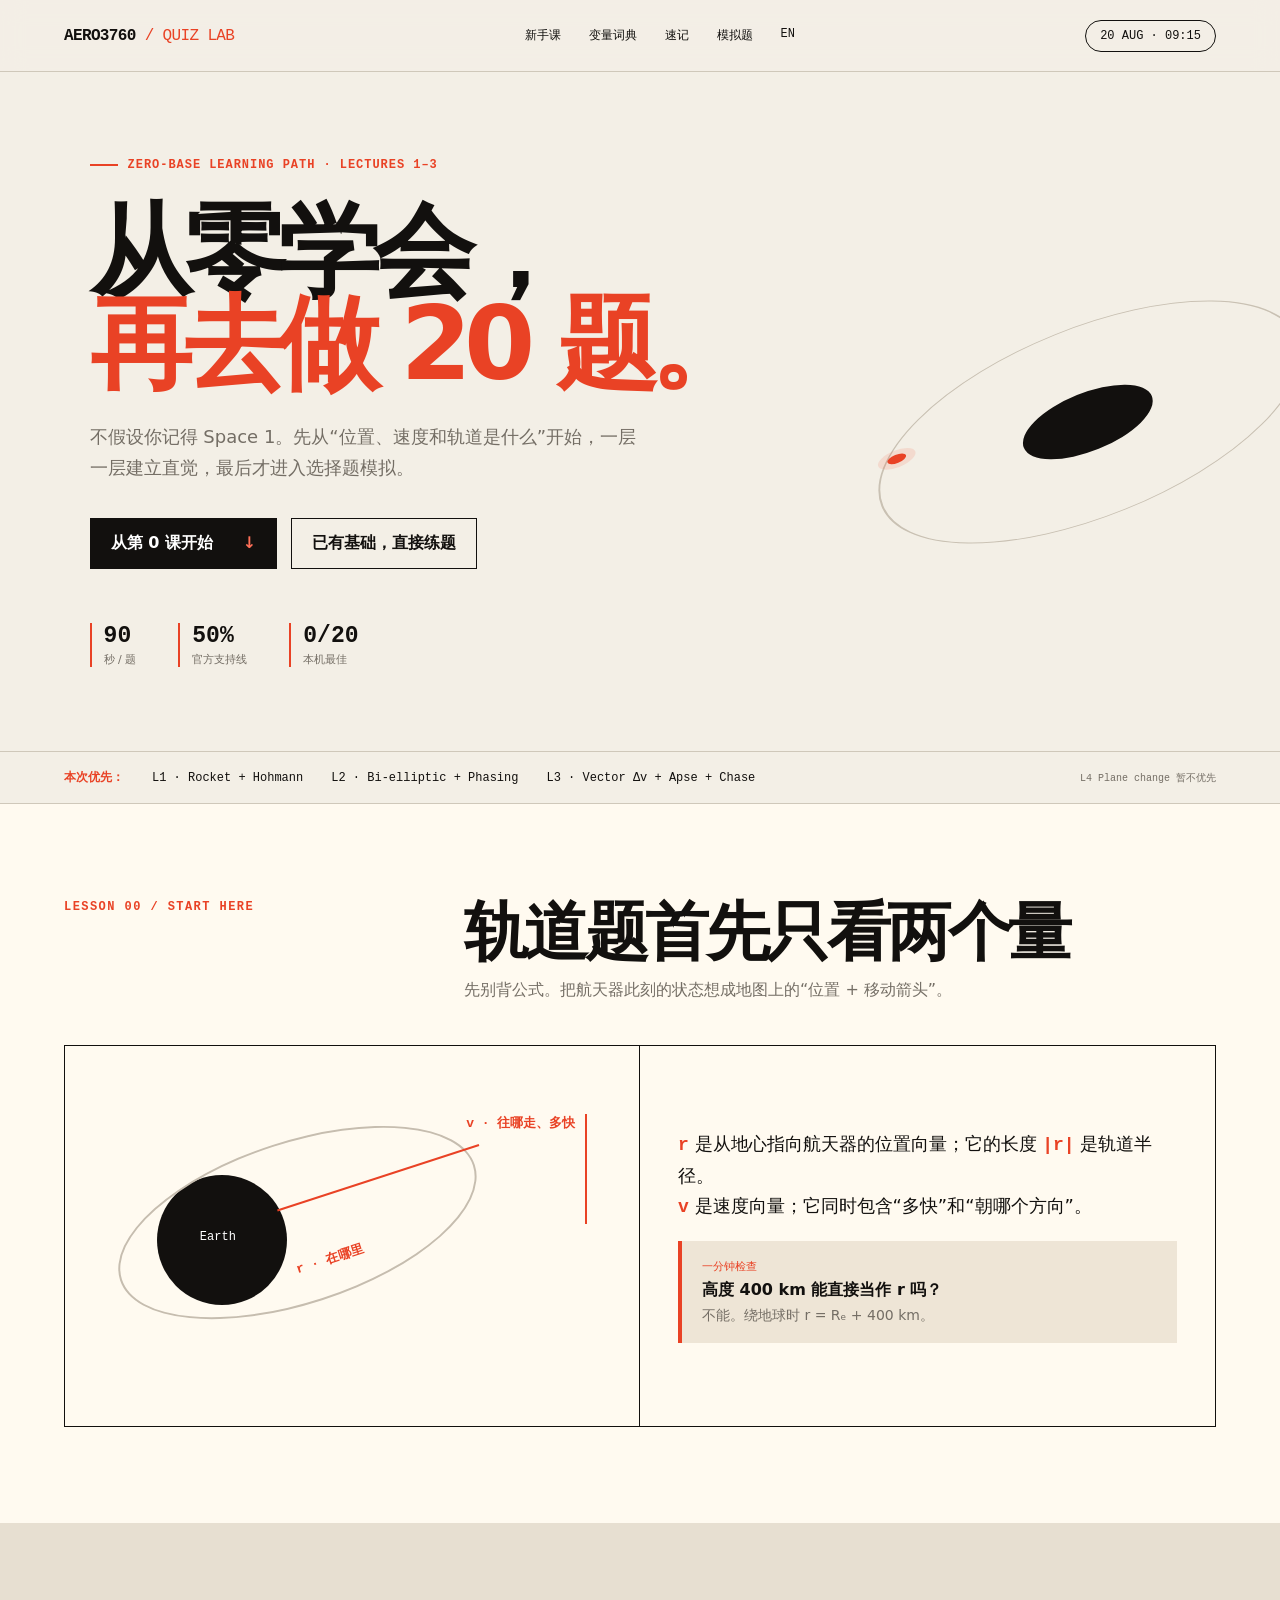
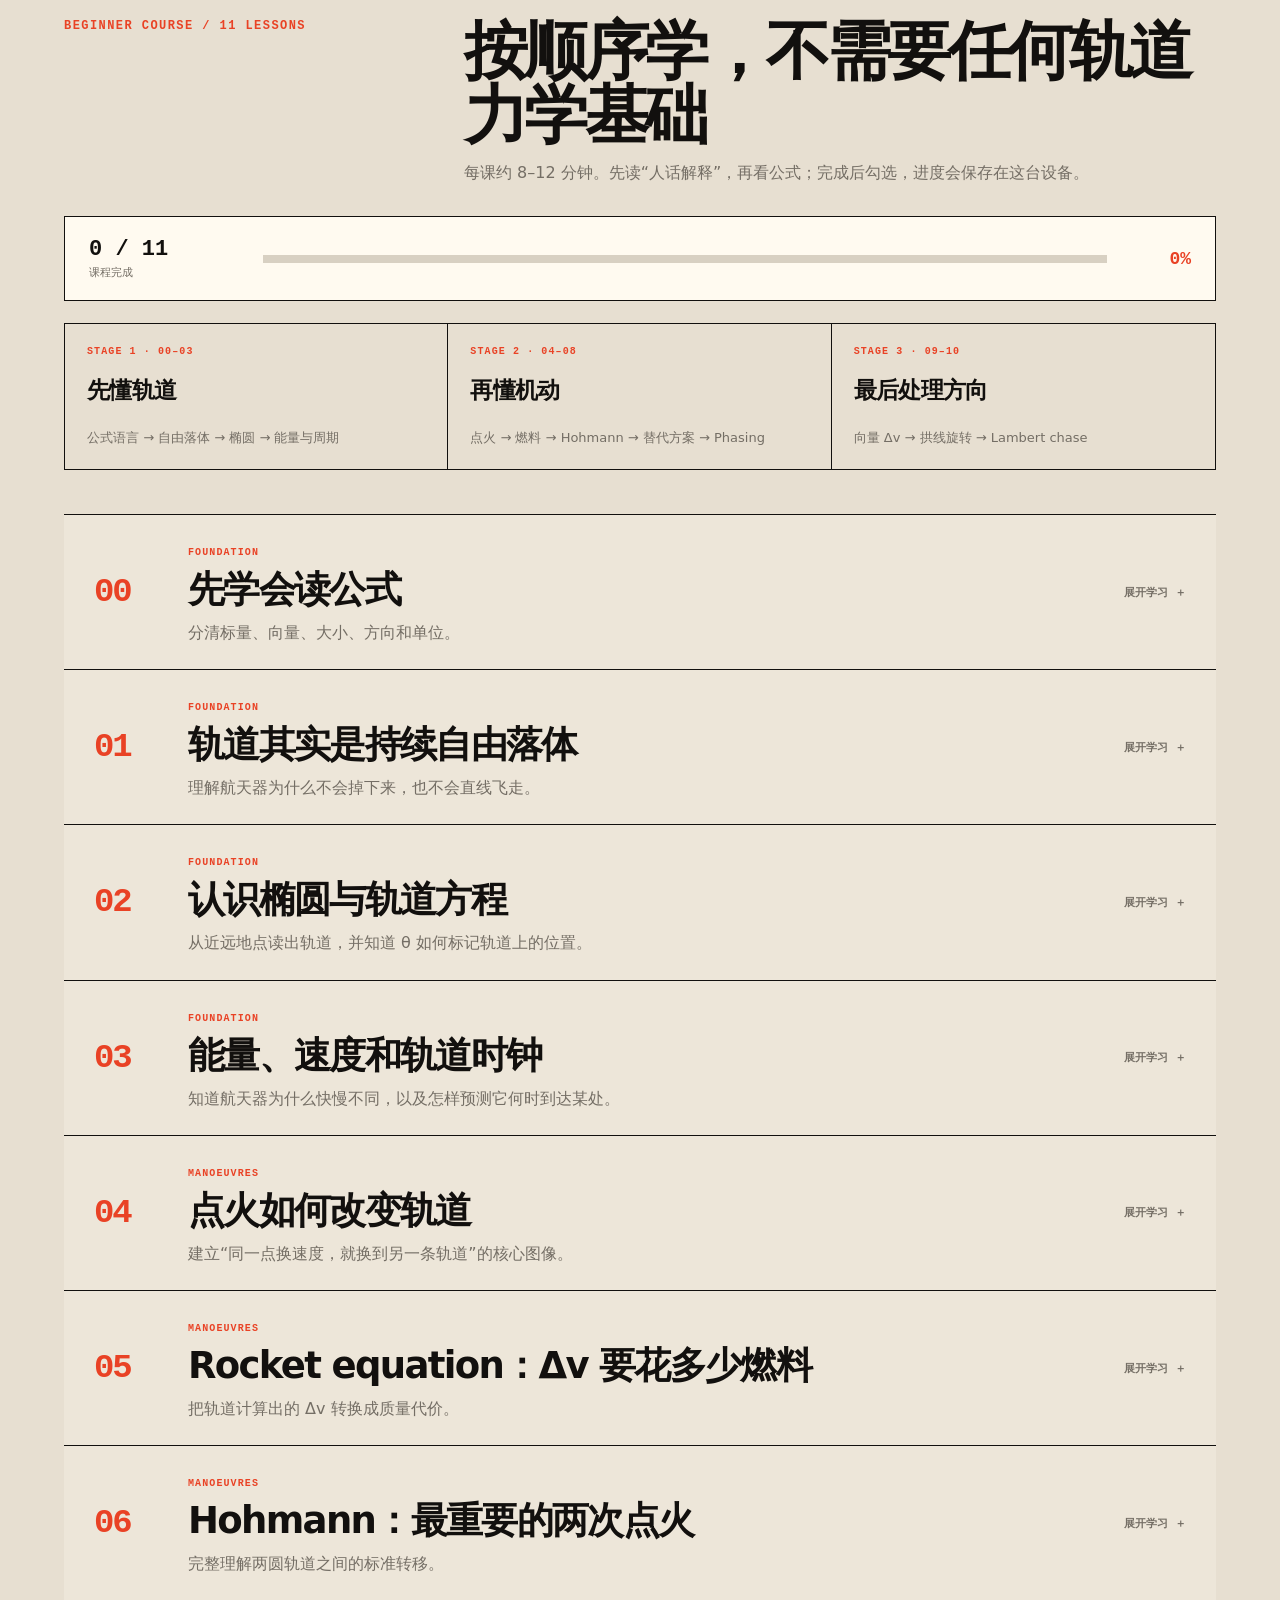
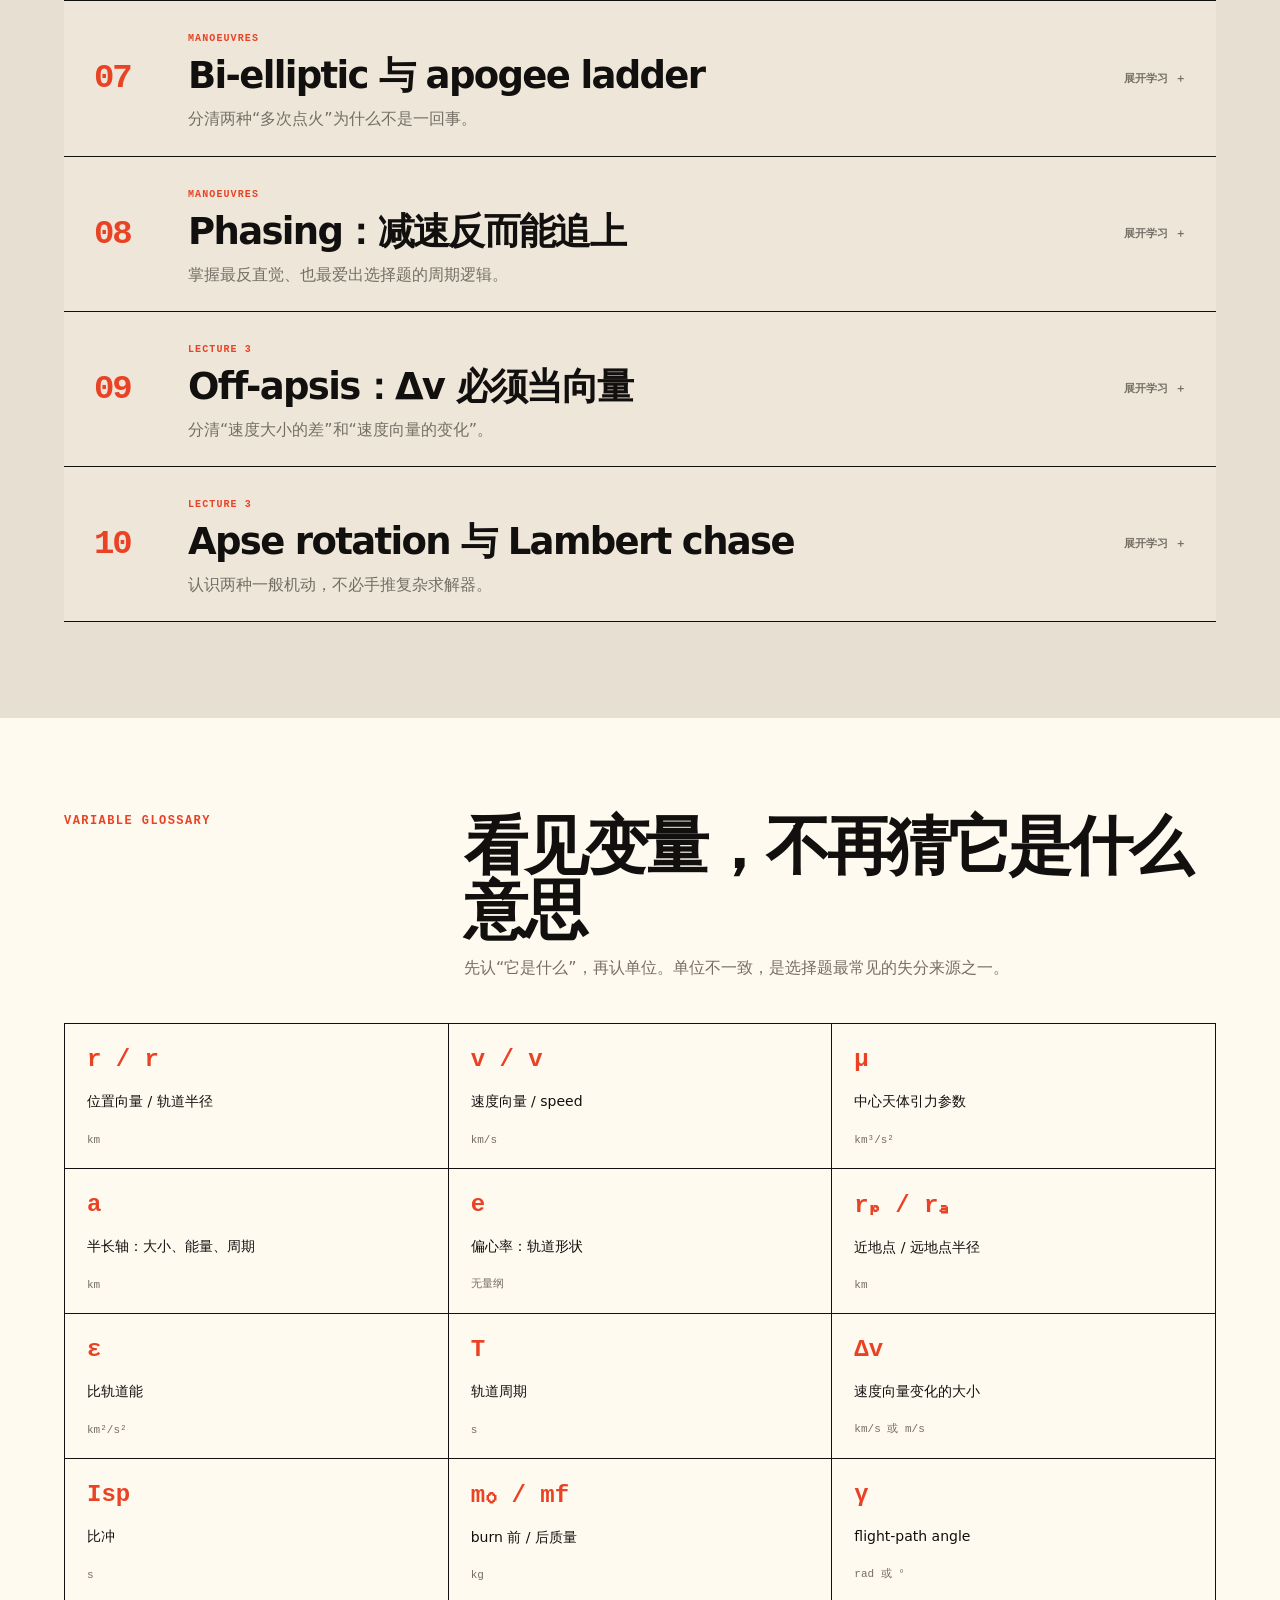
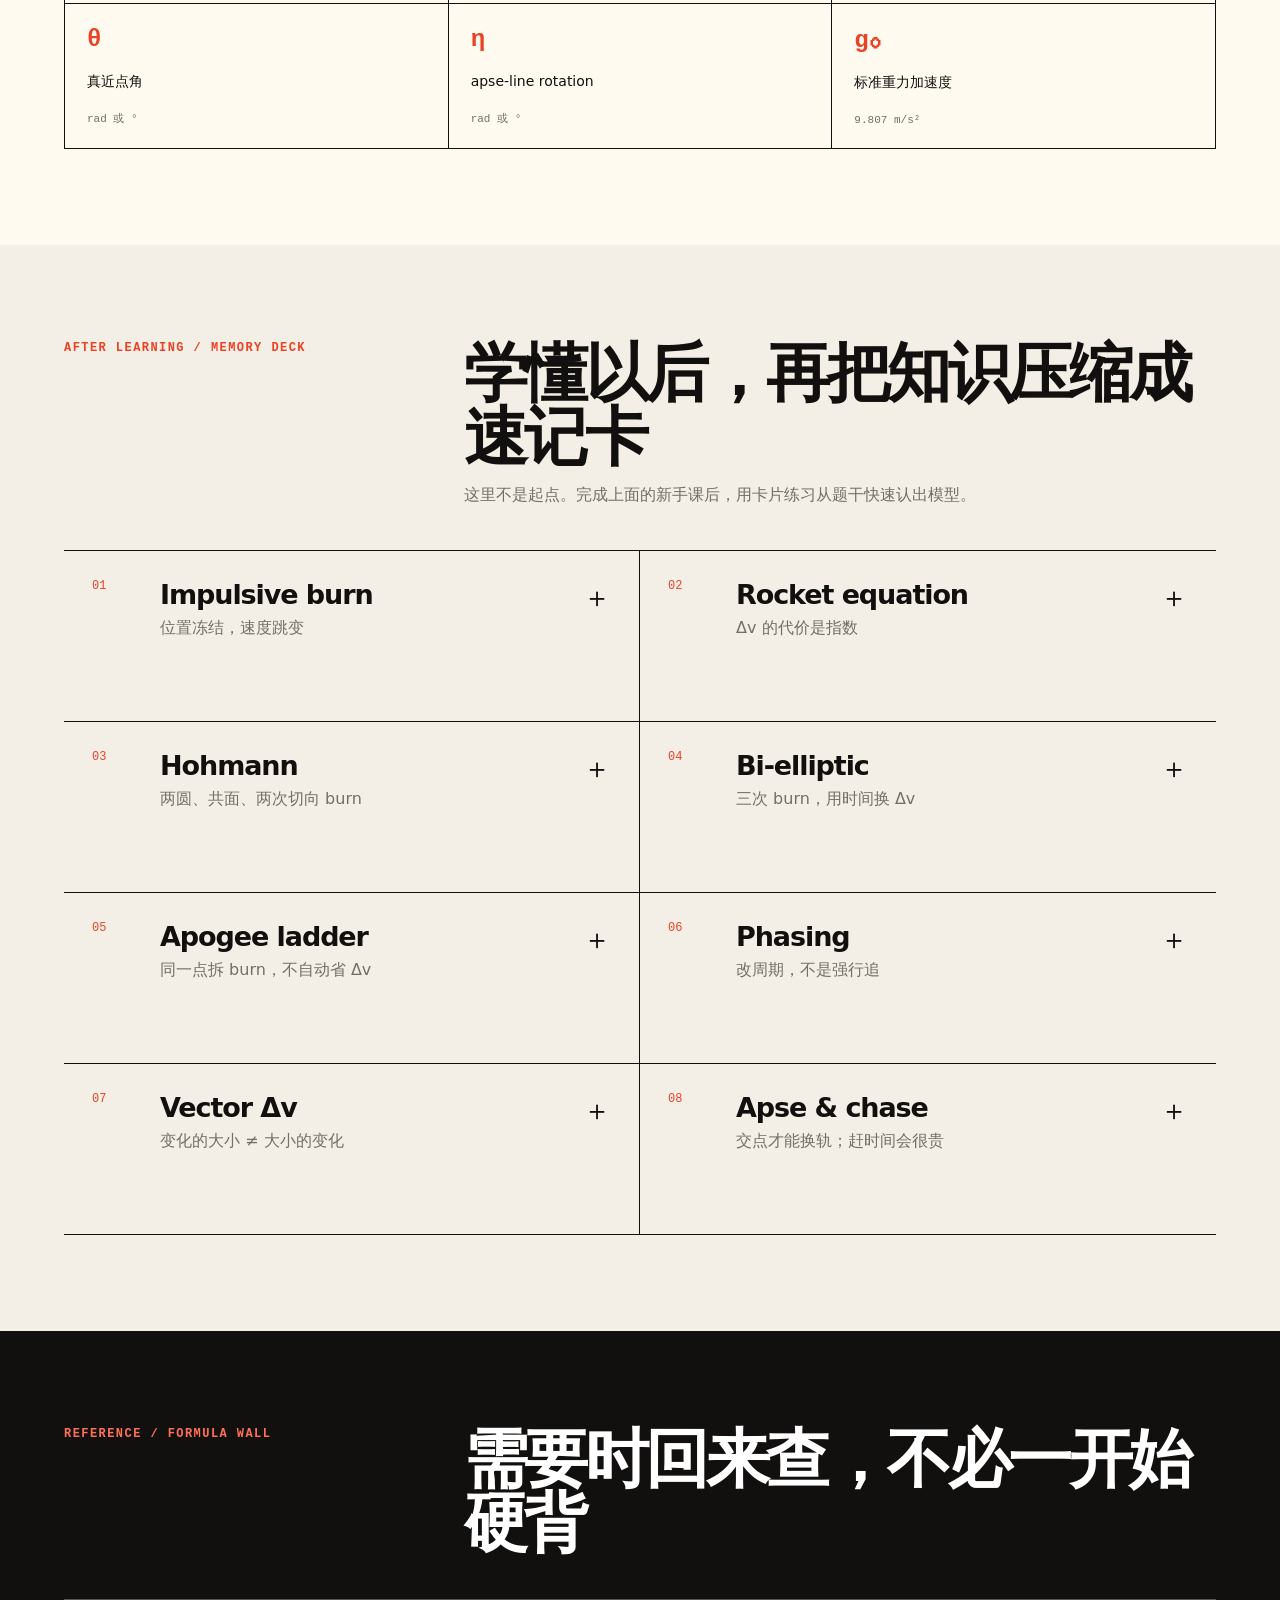
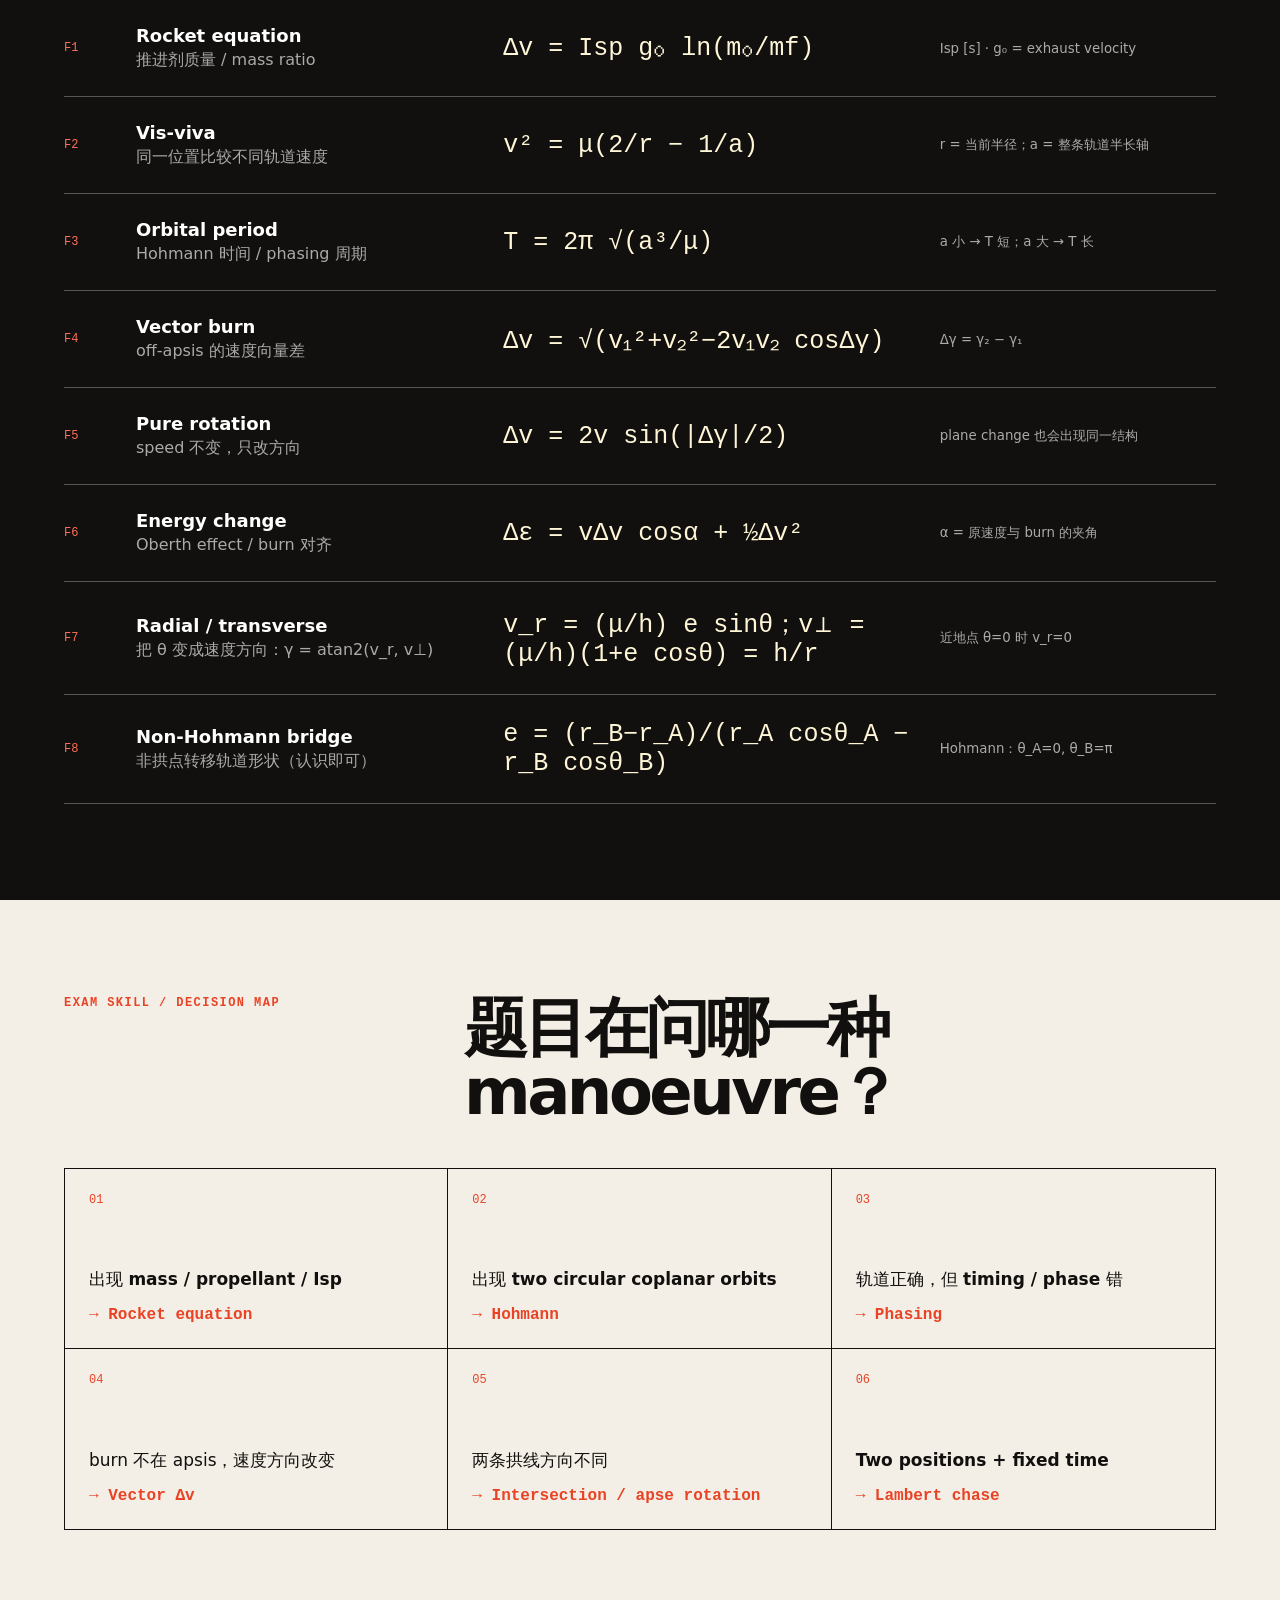
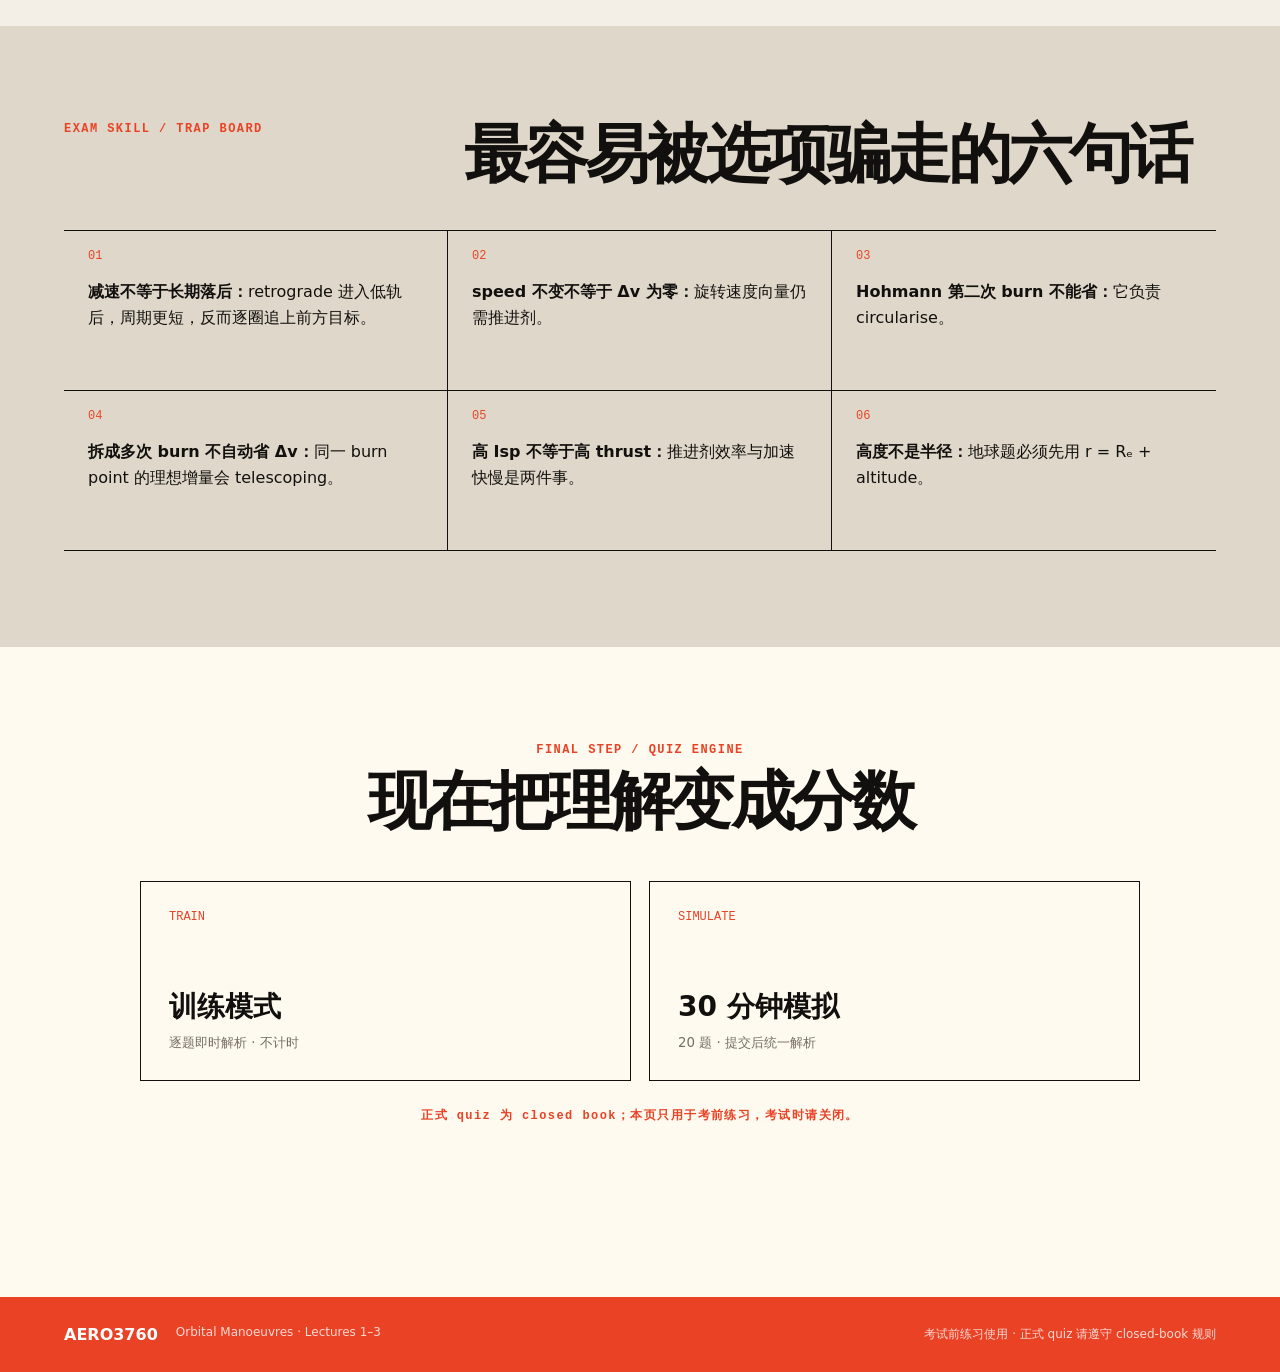
==== docs/index.html @ f38fe9a2 "Add static GitHub Pages version with CN and EN quiz" ====
﻿<!doctype html><html lang="zh-CN"><head><meta charset="utf-8"><meta name="viewport" content="width=device-width, initial-scale=1"><title>AERO3760 Quiz Lab · 从零学习</title><meta name="description" content="AERO3760 Space Engineering 2 Lectures 1–3 从零学习与20题模拟。"><style>*,*::before,*::after{box-sizing:border-box}html,body,h1,h2,h3,h4,p,ol,ul,li,figure{margin:0;padding:0}ol,ul{list-style:none}button{background:none;border:none;padding:0}
:root{--font-geist-sans:ui-sans-serif,system-ui,-apple-system,"Segoe UI",sans-serif;--font-geist-mono:ui-monospace,SFMono-Regular,Menlo,Consolas,monospace}:root{--ink:#12100e;--paper:#f3efe6;--red:#e94225;--muted:#746e65;--line:#cfc8ba;--green:#1e7047;--cream:#fffaf0}*{box-sizing:border-box}html{scroll-behavior:smooth}body{margin:0;background:var(--paper);color:var(--ink);font-family:var(--font-geist-sans),"Microsoft YaHei",sans-serif}a{color:inherit;text-decoration:none}button{font:inherit;color:inherit}.topbar{height:72px;display:flex;align-items:center;justify-content:space-between;padding:0 5vw;border-bottom:1px solid var(--line);font-family:var(--font-geist-mono),monospace;position:sticky;top:0;background:rgba(243,239,230,.94);backdrop-filter:blur(12px);z-index:20}.brand{font-weight:800;letter-spacing:-.04em}.brand span{color:var(--red);font-weight:500}.topbar nav{display:flex;gap:28px;font-size:12px}.topbar nav a:hover{color:var(--red)}.exam-chip{border:1px solid var(--ink);border-radius:99px;padding:8px 14px;font-size:12px}.hero{min-height:680px;position:relative;overflow:hidden;padding:86px 7vw 70px;border-bottom:1px solid var(--line)}.eyebrow{color:var(--red);font-family:var(--font-geist-mono),monospace;font-size:12px;font-weight:700;letter-spacing:.08em;display:flex;gap:10px;align-items:center}.eyebrow span{width:28px;height:2px;background:var(--red)}h1{font-size:clamp(58px,8vw,122px);line-height:.9;letter-spacing:-.075em;margin:34px 0 32px;max-width:1000px}h1 em{color:var(--red);font-style:normal}.hero-copy{max-width:560px;color:var(--muted);font-size:18px;line-height:1.7}.hero-actions{display:flex;gap:14px;margin-top:34px}.primary,.secondary,.solid,.ghost{padding:14px 20px;border:1px solid var(--ink);font-weight:700;cursor:pointer;background:transparent}.primary,.solid{background:var(--ink);color:white}.primary span{margin-left:24px;color:#ff7058}.primary:hover,.solid:hover{background:var(--red);border-color:var(--red)}.secondary:hover,.ghost:hover{background:#e6dfd2}.hero-stats{display:flex;gap:42px;margin-top:54px}.hero-stats div{display:flex;flex-direction:column;border-left:2px solid var(--red);padding-left:12px}.hero-stats b{font:800 23px var(--font-geist-mono),monospace}.hero-stats span{font-size:11px;color:var(--muted);margin-top:3px}.orbit-mark{position:absolute;width:450px;height:450px;border:2px solid #c9c1b3;border-radius:50%;right:-35px;top:125px;transform:rotate(-22deg) scaleY(.42)}.orbit-mark i{position:absolute;width:20px;height:20px;border-radius:50%;background:var(--red);left:20px;top:122px;box-shadow:0 0 0 10px rgba(233,66,37,.12)}.orbit-mark b{position:absolute;width:138px;height:138px;border-radius:50%;background:var(--ink);left:152px;top:152px}.scope-strip{display:flex;gap:28px;align-items:center;padding:17px 5vw;border-bottom:1px solid var(--line);font:12px var(--font-geist-mono),monospace;overflow:auto;white-space:nowrap}.scope-strip strong{color:var(--red)}.scope-strip small{margin-left:auto;color:var(--muted)}.section{padding:96px 5vw}.section-heading{display:grid;grid-template-columns:1fr 2fr;column-gap:24px;margin-bottom:44px}.section-heading>p,.quiz-launch>p,.result>p{color:var(--red);font:700 12px var(--font-geist-mono),monospace;letter-spacing:.12em}.section-heading h2,.quiz-launch h2{font-size:clamp(36px,5vw,68px);line-height:1;letter-spacing:-.055em;margin:0}.section-heading>span{grid-column:2;color:var(--muted);margin-top:16px}.memory-grid{display:grid;grid-template-columns:1fr 1fr;border-top:1px solid var(--ink)}.memory-card{border-bottom:1px solid var(--ink)}.memory-card:nth-child(odd){border-right:1px solid var(--ink)}.memory-card summary{list-style:none;min-height:170px;padding:28px;display:grid;grid-template-columns:50px 1fr auto;gap:18px;cursor:pointer}.memory-card summary::-webkit-details-marker{display:none}.memory-card summary>span{font:12px var(--font-geist-mono),monospace;color:var(--red)}.memory-card h3{font-size:27px;letter-spacing:-.04em;margin:0 0 8px}.memory-card summary p{margin:0;color:var(--muted)}.memory-card summary>b{font-size:28px;font-weight:400;transition:.2s}.memory-card[open] summary>b{transform:rotate(45deg);color:var(--red)}.memory-card[open]{background:var(--cream)}.memory-body{padding:0 28px 30px 96px;line-height:1.65}.memory-body p{margin-top:0}.memory-body strong{display:block;color:var(--red);font-size:13px;border-left:2px solid var(--red);padding-left:12px}.formula{background:var(--ink);color:white}.section-heading.light>p{color:#ff7058}.formula-list{border-top:1px solid #555}.formula-row{display:grid;grid-template-columns:50px 1fr minmax(300px,1.2fr) minmax(200px,.8fr);gap:22px;align-items:center;padding:25px 0;border-bottom:1px solid #555}.formula-row>span{color:#ff7058;font:12px var(--font-geist-mono),monospace}.formula-row h3{margin:0 0 4px;font-size:18px}.formula-row p,.formula-row small{margin:0;color:#aaa}.formula-row code{font:500 clamp(17px,2vw,25px) var(--font-geist-mono),monospace;color:#fff6d8}.decision-grid{display:grid;grid-template-columns:repeat(3,1fr);border:1px solid var(--ink)}.decision-grid>div{min-height:180px;padding:24px;border-right:1px solid var(--ink);border-bottom:1px solid var(--ink);display:flex;flex-direction:column}.decision-grid>div:nth-child(3n){border-right:0}.decision-grid>div:nth-child(n+4){border-bottom:0}.decision-grid span{color:var(--red);font:12px var(--font-geist-mono),monospace}.decision-grid p{font-size:17px;line-height:1.55;margin:auto 0 14px}.decision-grid strong{color:var(--red);font-family:var(--font-geist-mono),monospace}.traps{background:#dfd8ca}.traps ol{counter-reset:trap;display:grid;grid-template-columns:repeat(3,1fr);padding:0;margin:0;border-top:1px solid var(--ink);list-style:none}.traps li{counter-increment:trap;min-height:160px;padding:48px 24px 24px;border-right:1px solid var(--ink);border-bottom:1px solid var(--ink);line-height:1.6;position:relative}.traps li:nth-child(3n){border-right:0}.traps li:before{content:"0" counter(trap);position:absolute;top:18px;left:24px;color:var(--red);font:12px var(--font-geist-mono),monospace}.quiz{background:var(--cream);min-height:650px}.quiz-launch{max-width:1000px;margin:auto;text-align:center}.quiz-launch h2{margin:12px 0 48px}.mode-grid{display:grid;grid-template-columns:1fr 1fr;gap:18px}.mode-grid button{text-align:left;border:1px solid var(--ink);background:transparent;min-height:200px;padding:28px;cursor:pointer;display:flex;flex-direction:column}.mode-grid button:hover{background:var(--ink);color:white;transform:translateY(-4px)}.mode-grid span{color:var(--red);font:12px var(--font-geist-mono),monospace}.mode-grid b{font-size:28px;margin:auto 0 8px}.mode-grid small{color:var(--muted)}.honor-note{color:var(--muted);font-size:13px;margin-top:26px}.quiz-shell,.result{max-width:980px;margin:auto}.quiz-head{display:flex;justify-content:space-between;align-items:flex-end}.quiz-head>div:first-child{display:flex;flex-direction:column}.quiz-head span{color:var(--red);font:12px var(--font-geist-mono),monospace}.quiz-head b{font:600 20px var(--font-geist-mono),monospace;margin-top:5px}.timer{font:800 30px var(--font-geist-mono),monospace}.timer.urgent{color:var(--red)}.progress{height:4px;background:#ddd3c4;margin:17px 0 50px}.progress i{display:block;height:100%;background:var(--red);transition:.25s}.question-tag{color:var(--red);font:700 11px var(--font-geist-mono),monospace;letter-spacing:.1em}.question-text{font-size:clamp(26px,4vw,45px);line-height:1.2;letter-spacing:-.045em;margin:15px 0 32px;max-width:850px}.options{display:grid;grid-template-columns:1fr 1fr;gap:10px}.options button{min-height:74px;text-align:left;border:1px solid #c6bdaf;background:white;padding:14px 18px;display:flex;align-items:center;gap:15px;cursor:pointer}.options button:hover,.options button.selected{border-color:var(--ink);box-shadow:inset 4px 0 var(--ink)}.options button.correct{border-color:var(--green);background:#e5f2e9;box-shadow:inset 4px 0 var(--green)}.options button.wrong{border-color:var(--red);background:#fde8e3;box-shadow:inset 4px 0 var(--red)}.options button>span{width:31px;height:31px;border:1px solid currentColor;border-radius:50%;display:grid;place-items:center;font:12px var(--font-geist-mono),monospace;flex:0 0 auto}.options p{margin:0}.options button>b{margin-left:auto;font-size:20px}.explanation{margin-top:14px;padding:18px 22px;border-left:4px solid}.explanation.good{background:#e5f2e9;border-color:var(--green)}.explanation.bad{background:#fde8e3;border-color:var(--red)}.explanation p{margin:7px 0}.explanation small{color:var(--red)}.quiz-controls{display:grid;grid-template-columns:1fr auto 1fr;align-items:center;margin-top:26px}.quiz-controls>span{text-align:center;color:var(--muted);font-size:12px}.quiz-controls .solid{justify-self:end}.quiz-controls .ghost{justify-self:start}.quiz-controls button:disabled{opacity:.35;cursor:not-allowed}.question-dots{display:flex;flex-wrap:wrap;gap:5px;border-top:1px solid var(--line);margin-top:30px;padding-top:20px}.question-dots button{width:34px;height:34px;border:1px solid var(--line);background:transparent;cursor:pointer;font:11px var(--font-geist-mono),monospace}.question-dots button.done{background:#ddd3c4}.question-dots button.active{border-color:var(--red);color:var(--red)}.score-line{display:grid;grid-template-columns:180px 1fr;align-items:center;gap:38px;margin:28px 0 50px}.score-ring{width:170px;height:170px;border:3px solid var(--red);border-radius:50%;display:flex;align-items:baseline;justify-content:center;padding-top:52px}.score-ring strong{font:800 58px var(--font-geist-mono),monospace}.score-ring span{font:14px var(--font-geist-mono),monospace}.score-line h2{font-size:clamp(30px,4vw,52px);letter-spacing:-.05em;margin:0 0 10px}.score-line p{color:var(--muted)}.review{border-top:1px solid var(--ink)}.review>h3{font-size:22px;margin:28px 0}.review article{display:grid;grid-template-columns:160px 1fr 1fr;gap:20px;padding:22px 0;border-top:1px solid var(--line)}.review article>span{color:var(--red);font:11px var(--font-geist-mono),monospace}.review h4{margin:0;font-size:17px}.review article p{margin:0;line-height:1.55}.review article small{grid-column:3;color:var(--muted)}.perfect{padding:30px;border:1px solid var(--green);background:#e5f2e9}.result-actions{display:flex;gap:10px;margin-top:34px;flex-wrap:wrap}footer{background:var(--red);color:white;padding:28px 5vw;display:flex;justify-content:space-between;align-items:center}footer div{display:flex;gap:18px}footer span,footer p{font-size:12px;margin:0;opacity:.8}
@media(max-width:850px){.topbar nav{display:none}.hero{min-height:650px;padding-top:68px}.orbit-mark{opacity:.2;right:-240px}.scope-strip small{display:none}.section-heading{grid-template-columns:1fr}.section-heading h2,.section-heading>span{grid-column:1}.section-heading>p{margin-bottom:16px}.formula-row{grid-template-columns:35px 1fr}.formula-row code,.formula-row small{grid-column:2}.decision-grid,.traps ol{grid-template-columns:1fr 1fr}.decision-grid>div:nth-child(3n),.traps li:nth-child(3n){border-right:1px solid var(--ink)}.decision-grid>div:nth-child(2n),.traps li:nth-child(2n){border-right:0}.decision-grid>div:nth-child(4){border-bottom:1px solid var(--ink)}.review article{grid-template-columns:120px 1fr}.review article p,.review article small{grid-column:2}}
@media(max-width:580px){.topbar{padding:0 20px}.brand span{display:none}.exam-chip{font-size:10px}.hero{padding:54px 24px;min-height:620px}.hero-actions{flex-direction:column;align-items:flex-start}.hero-stats{gap:20px}.hero-stats b{font-size:18px}.scope-strip{padding-left:24px}.section{padding:72px 24px}.memory-grid,.mode-grid,.options,.decision-grid,.traps ol{grid-template-columns:1fr}.memory-card:nth-child(odd){border-right:0}.formula-row{grid-template-columns:28px 1fr}.formula-row code{font-size:15px}.decision-grid>div,.decision-grid>div:nth-child(3n),.traps li,.traps li:nth-child(3n){border-right:0;border-bottom:1px solid var(--ink)}.decision-grid>div:last-child{border-bottom:0}.quiz-controls{grid-template-columns:1fr 1fr}.quiz-controls>span{display:none}.score-line{grid-template-columns:1fr}.score-ring{width:130px;height:130px;padding-top:40px}.score-ring strong{font-size:42px}.review article{grid-template-columns:1fr}.review article p,.review article small{grid-column:1}footer{align-items:flex-start;gap:20px;flex-direction:column}}

.start-here-preview{background:#fffaf0}.first-lesson-grid{display:grid;grid-template-columns:1fr 1fr;border:1px solid var(--ink);min-height:380px}.state-visual{position:relative;overflow:hidden;border-right:1px solid var(--ink);min-height:380px}.state-visual i{position:absolute;width:130px;height:130px;border-radius:50%;background:var(--ink);left:16%;top:34%}.state-visual>b{position:absolute;color:white;left:calc(16% + 43px);top:calc(34% + 55px);font:12px var(--font-geist-mono),monospace}.state-visual:after{content:"";position:absolute;width:65%;height:43%;border:2px solid #c6bdaf;border-radius:50%;left:8%;top:25%;transform:rotate(-18deg)}.r-arrow,.v-arrow{position:absolute;z-index:2;color:var(--red);font:700 13px var(--font-geist-mono),monospace}.r-arrow{left:38%;top:34%;padding-top:52px;border-top:2px solid var(--red);width:37%;transform:rotate(-18deg)}.v-arrow{right:9%;top:18%;height:110px;border-right:2px solid var(--red);padding-right:10px}.first-lesson-copy{padding:38px;display:flex;flex-direction:column;justify-content:center}.first-lesson-copy>p{font-size:18px;line-height:1.7}.first-lesson-copy>p strong{color:var(--red);font-family:var(--font-geist-mono),monospace}.beginner-check{margin-top:18px;border-left:4px solid var(--red);background:#eee5d6;padding:18px 20px;display:flex;flex-direction:column;gap:6px}.beginner-check small{color:var(--red);font:11px var(--font-geist-mono),monospace}.beginner-check span{color:var(--muted);font-size:14px}
@media(max-width:580px){.first-lesson-grid{grid-template-columns:1fr}.state-visual{border-right:0;border-bottom:1px solid var(--ink);min-height:300px}}

.course{background:#e7dfd1}.course-heading{margin-bottom:32px}.learning-progress{display:grid;grid-template-columns:150px 1fr 60px;gap:24px;align-items:center;border:1px solid var(--ink);background:var(--cream);padding:20px 24px;margin-bottom:22px}.learning-progress>div:first-child{display:flex;flex-direction:column}.learning-progress strong{font:800 22px var(--font-geist-mono),monospace}.learning-progress span{font-size:11px;color:var(--muted);margin-top:3px}.learning-progress-track{height:8px;background:#d8d0c2;overflow:hidden}.learning-progress-track i{display:block;height:100%;background:var(--red);transition:width .35s ease}.learning-progress>b{text-align:right;color:var(--red);font:800 18px var(--font-geist-mono),monospace}.roadmap{display:grid;grid-template-columns:repeat(3,1fr);border:1px solid var(--ink);margin-bottom:44px}.roadmap article{min-height:145px;padding:22px;border-right:1px solid var(--ink);display:flex;flex-direction:column}.roadmap article:last-child{border-right:0}.roadmap span,.plain-language>span,.lesson-formulas>span,.lesson-terms>span,.worked-example>span{color:var(--red);font:700 10px var(--font-geist-mono),monospace;letter-spacing:.11em;text-transform:uppercase}.roadmap b{font-size:23px;margin:18px 0 6px;letter-spacing:-.03em}.roadmap p{font-size:13px;line-height:1.5;color:var(--muted);margin:auto 0 0}.lesson-stack{border-top:1px solid var(--ink)}.lesson-module{border-bottom:1px solid var(--ink);background:rgba(255,250,240,.25);transition:background .2s}.lesson-module[open]{background:var(--cream)}.lesson-module.complete{box-shadow:inset 4px 0 var(--green)}.lesson-module>summary{list-style:none;display:grid;grid-template-columns:72px 1fr auto;gap:22px;align-items:center;min-height:146px;padding:25px 30px;cursor:pointer}.lesson-module>summary::-webkit-details-marker{display:none}.lesson-number{color:var(--red);font:800 34px var(--font-geist-mono),monospace;letter-spacing:-.06em}.lesson-module summary small{color:var(--red);font:700 10px var(--font-geist-mono),monospace;letter-spacing:.11em}.lesson-module summary h3{font-size:clamp(24px,3vw,37px);letter-spacing:-.045em;margin:6px 0}.lesson-module summary p{margin:0;color:var(--muted);line-height:1.45}.lesson-status{min-width:110px;text-align:right;color:var(--muted);font:700 11px var(--font-geist-mono),monospace}.lesson-module.complete .lesson-status{color:var(--green)}.lesson-content{display:grid;grid-template-columns:1.1fr .9fr;gap:16px;padding:0 30px 36px 124px}.lesson-content>div,.lesson-formulas,.lesson-terms,.worked-example,.checkpoint{border:1px solid var(--line);background:white;padding:22px}.plain-language{grid-column:1/-1}.plain-language p{font-size:16px;line-height:1.75;margin:13px 0 0}.lesson-formulas{background:var(--ink);color:white}.lesson-formulas article{padding:16px 0;border-bottom:1px solid #4b4844}.lesson-formulas article:last-child{border-bottom:0;padding-bottom:0}.lesson-formulas code{display:block;color:#fff1c8;font:600 clamp(15px,2vw,21px) var(--font-geist-mono),monospace;overflow-wrap:anywhere}.lesson-formulas p{color:#bbb;margin:7px 0 0;font-size:13px;line-height:1.5}.lesson-terms>div{display:grid;grid-template-columns:1fr 1fr;gap:10px;margin-top:14px}.lesson-terms article{border-top:1px solid var(--line);padding-top:10px}.lesson-terms code{color:var(--red);font:700 15px var(--font-geist-mono),monospace}.lesson-terms p{font-size:12px;line-height:1.45;color:var(--muted);margin:5px 0}.worked-example{grid-column:1/-1;border-left:4px solid var(--red)!important;background:#f6e9df!important}.worked-example p{font-size:15px;line-height:1.65;margin:9px 0 0}.checkpoint{grid-column:1/-1;padding:0!important;border-color:var(--ink)!important}.checkpoint summary{cursor:pointer;list-style:none;padding:18px 22px;font-weight:700;line-height:1.5}.checkpoint summary:before{content:"?";display:inline-grid;place-items:center;width:26px;height:26px;border-radius:50%;background:var(--red);color:white;margin-right:12px;font:700 12px var(--font-geist-mono),monospace}.checkpoint summary::-webkit-details-marker{display:none}.checkpoint[open] summary{border-bottom:1px solid var(--ink)}.checkpoint p{margin:0;padding:18px 60px;line-height:1.65;background:#e7f1e9;color:var(--green);font-weight:600}.lesson-complete{grid-column:1/-1;justify-self:start;border:1px solid var(--ink);background:var(--ink);color:white;padding:13px 18px;font-weight:700;cursor:pointer}.lesson-complete:hover{background:var(--red);border-color:var(--red)}.lesson-complete.done{background:var(--green);border-color:var(--green)}.glossary{background:var(--cream)}.glossary-grid{display:grid;grid-template-columns:repeat(3,1fr);border-top:1px solid var(--ink);border-left:1px solid var(--ink)}.glossary-grid article{min-height:145px;padding:22px;border-right:1px solid var(--ink);border-bottom:1px solid var(--ink);display:flex;flex-direction:column}.glossary-grid code{color:var(--red);font:800 24px var(--font-geist-mono),monospace}.glossary-grid p{font-size:14px;line-height:1.5;margin:18px 0 10px}.glossary-grid span{margin-top:auto;color:var(--muted);font:11px var(--font-geist-mono),monospace}
@media(max-width:850px){.roadmap{grid-template-columns:1fr}.roadmap article{min-height:115px;border-right:0;border-bottom:1px solid var(--ink)}.roadmap article:last-child{border-bottom:0}.lesson-content{padding-left:30px}.glossary-grid{grid-template-columns:1fr 1fr}}
@media(max-width:580px){.learning-progress{grid-template-columns:1fr auto;gap:13px}.learning-progress-track{grid-column:1/-1;grid-row:2}.learning-progress>b{grid-column:2;grid-row:1}.lesson-module>summary{grid-template-columns:48px 1fr;padding:22px 14px;gap:12px}.lesson-number{font-size:25px}.lesson-status{grid-column:2;text-align:left;margin-top:7px}.lesson-content{grid-template-columns:1fr;padding:0 14px 28px 62px}.lesson-content>*{grid-column:1!important}.lesson-terms>div{grid-template-columns:1fr}.checkpoint p{padding:17px 22px}.glossary-grid{grid-template-columns:1fr}.glossary-grid article{min-height:120px}}

.lesson-content .lesson-formulas{background:var(--ink)!important;color:white}</style></head><body><main><header class="topbar"><a class="brand" href="#top">AERO3760 <span>/ QUIZ LAB</span></a><nav aria-label="页面导航"><a href="#learn">新手课</a><a href="#glossary">变量词典</a><a href="#memory">速记</a><a href="#quiz">模拟题</a><a href="en.html">EN</a></nav><div class="exam-chip">20 AUG · 09:15</div></header><section class="hero" id="top"><div class="eyebrow"><span></span> ZERO-BASE LEARNING PATH · LECTURES 1–3</div><h1>从零学会，<br/><em>再去做 20 题。</em></h1><p class="hero-copy">不假设你记得 Space 1。先从“位置、速度和轨道是什么”开始，一层一层建立直觉，最后才进入选择题模拟。</p><div class="hero-actions"><a class="primary" href="#start-here">从第 0 课开始 <span>↓</span></a><a class="secondary" href="#quiz">已有基础，直接练题</a></div><div class="hero-stats"><div><b>90</b><span>秒 / 题</span></div><div><b>50%</b><span>官方支持线</span></div><div><b>0<!-- -->/20</b><span>本机最佳</span></div></div><div class="orbit-mark" aria-hidden="true"><i></i><b></b></div></section><section class="scope-strip"><strong>本次优先：</strong><span>L1 · Rocket + Hohmann</span><span>L2 · Bi-elliptic + Phasing</span><span>L3 · Vector Δv + Apse + Chase</span><small>L4 Plane change 暂不优先</small></section><section class="start-here-preview section" id="start-here"><div class="section-heading"><p>LESSON 00 / START HERE</p><h2>轨道题首先只看两个量</h2><span>先别背公式。把航天器此刻的状态想成地图上的“位置 + 移动箭头”。</span></div><div class="first-lesson-grid"><div class="state-visual" aria-label="位置向量和速度向量示意"><i></i><b>Earth</b><span class="r-arrow">r · 在哪里</span><span class="v-arrow">v · 往哪走、多快</span></div><div class="first-lesson-copy"><p><strong>r</strong> 是从地心指向航天器的位置向量；它的长度 <strong>|r|</strong> 是轨道半径。</p><p><strong>v</strong> 是速度向量；它同时包含“多快”和“朝哪个方向”。</p><div class="beginner-check"><small>一分钟检查</small><b>高度 400 km 能直接当作 r 吗？</b><span>不能。绕地球时 r = Rₑ + 400 km。</span></div></div></div></section><section class="course section" id="learn"><div class="section-heading course-heading"><p>BEGINNER COURSE / 11 LESSONS</p><h2>按顺序学，不需要任何轨道力学基础</h2><span>每课约 8–12 分钟。先读“人话解释”，再看公式；完成后勾选，进度会保存在这台设备。</span></div><div class="learning-progress" aria-label="已完成 0 / 11 课"><div><strong>0<!-- --> / <!-- -->11</strong><span>课程完成</span></div><div class="learning-progress-track"><i style="width:0%"></i></div><b>0<!-- -->%</b></div><div class="roadmap" aria-label="学习路线"><article><span>STAGE 1 · 00–03</span><b>先懂轨道</b><p>公式语言 → 自由落体 → 椭圆 → 能量与周期</p></article><article><span>STAGE 2 · 04–08</span><b>再懂机动</b><p>点火 → 燃料 → Hohmann → 替代方案 → Phasing</p></article><article><span>STAGE 3 · 09–10</span><b>最后处理方向</b><p>向量 Δv → 拱线旋转 → Lambert chase</p></article></div><div class="lesson-stack"><details class="lesson-module "><summary><span class="lesson-number">00</span><div><small>FOUNDATION</small><h3>先学会读公式</h3><p>分清标量、向量、大小、方向和单位。</p></div><b class="lesson-status">展开学习 ＋</b></summary><div class="lesson-content"><div class="plain-language"><span>先用人话理解</span><p>普通字母 r、v 表示只有大小的数；粗体 𝐫、𝐯 表示同时带方向的向量。</p><p>向量的长度写作 ‖𝐫‖。位置向量 𝐫 的长度就是轨道半径 r；速度向量 𝐯 的长度就是 speed v。</p><p>箭头上一个点表示对时间求导：𝐫̇ = 𝐯；两个点表示加速度：𝐫̈。</p></div><div class="lesson-formulas"><span>本课核心公式</span><article><code>r = ‖𝐫‖ = √(x²+y²+z²)</code><p>把三维位置向量变成距离；x、y、z 是三个直角坐标分量。</p></article><article><code>v = ‖𝐯‖</code><p>向量 𝐯 包含大小与方向；标量 v 只有大小。</p></article><article><code>r = Rₑ + altitude</code><p>绕地球时，半径必须从地心量起。</p></article></div><div class="lesson-terms"><span>变量与关键词</span><div><article><code>𝐫</code><p>位置向量：从中心天体指向航天器</p></article><article><code>r</code><p>位置向量 𝐫 的大小，即轨道半径</p></article><article><code>𝐯</code><p>速度向量：多快 + 往哪走</p></article><article><code>v</code><p>速度向量 𝐯 的大小，也叫 speed</p></article><article><code>x, y, z</code><p>位置向量在三个坐标轴上的分量</p></article></div></div><div class="worked-example"><span>例子</span><p>400 km 高的近地轨道并不是 r = 400 km，而是 r ≈ 6378 + 400 = 6778 km。</p></div><details class="checkpoint"><summary>先自己回答：<!-- -->速度大小相同但方向不同，两个速度向量是否相同？</summary><p>不同。向量必须同时具有相同大小和相同方向。</p></details><button class="lesson-complete ">标记为已学会</button></div></details><details class="lesson-module "><summary><span class="lesson-number">01</span><div><small>FOUNDATION</small><h3>轨道其实是持续自由落体</h3><p>理解航天器为什么不会掉下来，也不会直线飞走。</p></div><b class="lesson-status">展开学习 ＋</b></summary><div class="lesson-content"><div class="plain-language"><span>先用人话理解</span><p>地球引力一直把航天器拉向地心；与此同时，航天器有很大的横向速度。</p><p>它不断向地球下落，但地球表面也不断在它下方弯走，于是形成轨道。</p><p>二体模型暂时只保留中心天体与航天器之间的引力，忽略阻力、第三体和地球扁率。</p></div><div class="lesson-formulas"><span>本课核心公式</span><article><code>r̈ = −(μ/r³) r</code><p>加速度方向与 r 相反，因此永远指向中心。</p></article><article><code>v_c = √(μ/r)</code><p>半径 r 处的理想圆轨道速度。</p></article></div><div class="lesson-terms"><span>变量与关键词</span><div><article><code>μ</code><p>标准引力参数；地球约 398600 km³/s²</p></article><article><code>r̈</code><p>位置的二阶时间导数，即加速度</p></article><article><code>Rₑ</code><p>地球半径，课程取约 6378 km</p></article><article><code>v_c</code><p>圆轨道速度</p></article></div></div><div class="worked-example"><span>例子</span><p>半径越大的圆轨道，v_c 越小。高轨卫星的瞬时速度比低轨卫星慢。</p></div><details class="checkpoint"><summary>先自己回答：<!-- -->轨道上的宇航员没有重力吗？</summary><p>不是。他们仍受强烈引力，只是飞船和人一起自由落体，所以表现为失重。</p></details><button class="lesson-complete ">标记为已学会</button></div></details><details class="lesson-module "><summary><span class="lesson-number">02</span><div><small>FOUNDATION</small><h3>认识椭圆与轨道方程</h3><p>从近远地点读出轨道，并知道 θ 如何标记轨道上的位置。</p></div><b class="lesson-status">展开学习 ＋</b></summary><div class="lesson-content"><div class="plain-language"><span>先用人话理解</span><p>中心天体位于椭圆的一个焦点，不在椭圆中心。近地点 periapsis 是最小半径 rₚ；远地点 apoapsis 是最大半径 rₐ。</p><p>半长轴 a 表示轨道整体大小；偏心率 e 表示轨道有多扁。圆轨道 e=0。</p><p>True anomaly θ 从 periapsis 沿运动方向量起：近地点 θ=0，远地点 θ=π。轨道方程把角位置 θ 变成半径 r。</p><p>比角动量向量 𝐡=𝐫×𝐯 垂直于轨道平面；在二体模型中保持不变。</p></div><div class="lesson-formulas"><span>本课核心公式</span><article><code>a = (rₚ+rₐ)/2</code><p>近远地点半径的平均值。</p></article><article><code>e = (rₐ−rₚ)/(rₐ+rₚ)</code><p>0 为圆；0&lt;e&lt;1 为椭圆。</p></article><article><code>rₚ=a(1−e),  rₐ=a(1+e)</code><p>已知 a、e 时反求两个 apses。</p></article><article><code>𝐡 = 𝐫 × 𝐯;  h = ‖𝐡‖</code><p>叉乘得到比角动量向量；h 的单位是 km²/s。</p></article><article><code>p = h²/μ = a(1−e²)</code><p>p 是半通径，把角动量与椭圆几何连起来。</p></article><article><code>r(θ) = p/(1+e cosθ)</code><p>Orbit equation：给定 θ，求航天器离中心多远。</p></article></div><div class="lesson-terms"><span>变量与关键词</span><div><article><code>a</code><p>半长轴：轨道大小</p></article><article><code>e</code><p>偏心率：轨道形状</p></article><article><code>rₚ / rₐ</code><p>近地点 / 远地点半径</p></article><article><code>𝐡 / h</code><p>比角动量向量 / 它的大小</p></article><article><code>p</code><p>半通径 semilatus rectum</p></article><article><code>θ</code><p>true anomaly：从近地点量起的角</p></article></div></div><div class="worked-example"><span>例子</span><p>若地球轨道高度为 400 × 1000 km，先得 rₚ=6778、rₐ=7378 km，再得 a=7078 km、e≈0.042。若要找任意 θ 的半径，再使用 orbit equation。</p></div><details class="checkpoint"><summary>先自己回答：<!-- -->θ=π 对应椭圆轨道的什么位置？</summary><p>Apoapsis（远地点）。因为 θ 从 periapsis 起算，π rad 就是转过 180°。</p></details><button class="lesson-complete ">标记为已学会</button></div></details><details class="lesson-module "><summary><span class="lesson-number">03</span><div><small>FOUNDATION</small><h3>能量、速度和轨道时钟</h3><p>知道航天器为什么快慢不同，以及怎样预测它何时到达某处。</p></div><b class="lesson-status">展开学习 ＋</b></summary><div class="lesson-content"><div class="plain-language"><span>先用人话理解</span><p>轨道能量由动能与引力势能组成；理想二体运动中总和守恒。椭圆在近地点最快、远地点最慢。</p><p>Vis-viva 只给 speed，不给速度方向。轨道周期 T 只由半长轴 a 和 μ 决定。</p><p>椭圆上 true anomaly θ 不会匀速增加。为了计时，我们用会匀速增长的 mean anomaly M，再通过 Kepler equation 找 eccentric anomaly E。</p><p>只有圆轨道 e=0 时，才可把角位置简单写成 θ=nt。</p></div><div class="lesson-formulas"><span>本课核心公式</span><article><code>ε = v²/2 − μ/r = −μ/(2a)</code><p>比轨道能只由半长轴 a 决定。</p></article><article><code>v² = μ(2/r − 1/a)</code><p>Vis-viva：已知当前位置 r 和轨道 a 求 speed。</p></article><article><code>T = 2π√(a³/μ)</code><p>Kepler 第三定律：轨道越大，周期越长。</p></article><article><code>n = √(μ/a³) = 2π/T</code><p>Mean motion：平均每秒走过多少弧度。</p></article><article><code>M = n(t−τ)</code><p>Mean anomaly M 随时间均匀增长；τ 是上次经过近地点的时刻。</p></article><article><code>M = E − e sinE</code><p>Kepler equation；通常数值求解 E，再转换为真实位置 θ。</p></article></div><div class="lesson-terms"><span>变量与关键词</span><div><article><code>ε</code><p>比轨道能，单位 km²/s²</p></article><article><code>T</code><p>一整圈所需时间</p></article><article><code>n</code><p>mean motion，单位 rad/s</p></article><article><code>M</code><p>mean anomaly，均匀运行的轨道时钟角</p></article><article><code>E</code><p>eccentric anomaly，计算椭圆位置的辅助角</p></article><article><code>τ</code><p>最近一次经过 periapsis 的时间</p></article><article><code>t</code><p>当前时间</p></article></div></div><div class="worked-example"><span>例子</span><p>同一条椭圆上 a 固定。到近地点时 r 变小，vis-viva 中 2/r 变大，所以 v 变大；也正因为快慢变化，θ 不能当作均匀时钟。</p></div><details class="checkpoint"><summary>先自己回答：<!-- -->椭圆轨道飞完四分之一周期时，θ 一定等于 90° 吗？</summary><p>不一定。均匀增加的是 M，不是 θ；只有圆轨道才可直接按时间比例换 θ。</p></details><button class="lesson-complete ">标记为已学会</button></div></details><details class="lesson-module "><summary><span class="lesson-number">04</span><div><small>MANOEUVRES</small><h3>点火如何改变轨道</h3><p>建立“同一点换速度，就换到另一条轨道”的核心图像。</p></div><b class="lesson-status">展开学习 ＋</b></summary><div class="lesson-content"><div class="plain-language"><span>先用人话理解</span><p>Impulsive burn 假设点火极短：位置来不及变化，但速度立即改变。</p><p>Prograde 沿运动方向加速，通常提高能量；retrograde 反向减速，通常降低能量。</p><p>Radial burn 沿地心向外或向内，会明显改变速度方向，并常常旋转拱线。</p></div><div class="lesson-formulas"><span>本课核心公式</span><article><code>r⁺ = r⁻</code><p>点火前后是同一个空间位置；上标 −/＋ 分别表示点火前/后。</p></article><article><code>v⁺ = v⁻ + Δv</code><p>新速度向量 = 旧速度向量 + 点火产生的速度变化向量。</p></article><article><code>Δε = v Δv cosα + ½Δv²</code><p>α 是 v 与 Δv 的夹角；对齐且在高速处点火，改变能量最有效。</p></article></div><div class="lesson-terms"><span>变量与关键词</span><div><article><code>Δv</code><p>速度向量的变化，也是机动成本货币</p></article><article><code>α</code><p>原速度 v 与 burn 向量 Δv 的夹角</p></article><article><code>prograde</code><p>沿当前速度方向</p></article><article><code>retrograde</code><p>与当前速度反向</p></article><article><code>radial</code><p>沿当地竖直方向</p></article></div></div><div class="worked-example"><span>例子</span><p>在圆轨道做一次 prograde burn：当前位置仍相同，但 speed 已高于圆轨道所需，于是它成为新椭圆的近地点。</p></div><details class="checkpoint"><summary>先自己回答：<!-- -->一次 impulsive burn 会让位置 r 瞬间跳到别处吗？</summary><p>不会。模型中位置连续不变，只有速度跳变。</p></details><button class="lesson-complete ">标记为已学会</button></div></details><details class="lesson-module "><summary><span class="lesson-number">05</span><div><small>MANOEUVRES</small><h3>Rocket equation：Δv 要花多少燃料</h3><p>把轨道计算出的 Δv 转换成质量代价。</p></div><b class="lesson-status">展开学习 ＋</b></summary><div class="lesson-content"><div class="plain-language"><span>先用人话理解</span><p>轨道力学先告诉你需要多少 Δv；rocket equation 再告诉你为此要带多少推进剂。</p><p>质量代价是指数关系，所以多一点 Δv 可能需要很多额外燃料。</p><p>Isp 衡量推进剂效率。它的单位虽然是 seconds，却不是发动机工作时间；高 Isp 也不代表 thrust 大。</p></div><div class="lesson-formulas"><span>本课核心公式</span><article><code>vₑ = Isp g₀</code><p>有效排气速度 = 比冲 × 标准重力。</p></article><article><code>Δv = vₑ ln(m₀/mf) = Isp g₀ ln(m₀/mf)</code><p>Ideal rocket equation；ln 是自然对数。</p></article><article><code>m₀/mf = exp[Δv/(Isp g₀)]</code><p>直接看出质量比随 Δv 指数增长。</p></article><article><code>m_prop = m₀ − mf</code><p>推进剂质量 = burn 前总质量 − burn 后总质量。</p></article></div><div class="lesson-terms"><span>变量与关键词</span><div><article><code>Isp</code><p>比冲，单位 s；不是 burn duration</p></article><article><code>vₑ</code><p>有效排气速度，单位 m/s</p></article><article><code>g₀</code><p>标准重力 9.807 m/s²</p></article><article><code>m₀</code><p>点火前总质量</p></article><article><code>mf</code><p>点火后质量</p></article><article><code>m_prop</code><p>此次 burn 消耗的推进剂质量</p></article><article><code>ln / exp</code><p>互为反函数的自然对数与指数函数</p></article></div></div><div class="worked-example"><span>例子</span><p>Isp=300 s、Δv=1000 m/s 时，mf/m₀≈e⁻⁰·³⁴≈0.712；理想情况下约 28.8% 初始质量被消耗。</p></div><details class="checkpoint"><summary>先自己回答：<!-- -->Isp=300 s 是否表示发动机只能工作 300 秒？</summary><p>不是。Isp 是推进剂效率指标；这里的 seconds 来自定义方式，不是 burn duration。</p></details><button class="lesson-complete ">标记为已学会</button></div></details><details class="lesson-module "><summary><span class="lesson-number">06</span><div><small>MANOEUVRES</small><h3>Hohmann：最重要的两次点火</h3><p>完整理解两圆轨道之间的标准转移。</p></div><b class="lesson-status">展开学习 ＋</b></summary><div class="lesson-content"><div class="plain-language"><span>先用人话理解</span><p>Hohmann 的最优性有严格前提：两条同心、共面圆轨道，两次切向 impulsive burns；转移椭圆与两个圆相切。</p><p>向外转移是 prograde + prograde；向内转移是 retrograde + retrograde。第二次 burn 负责 circularise，不能省。</p><p>理想二体模型中，同一路径正向与反向的总 Δv 相同；“返回有 gravity help 所以更便宜”是陷阱。</p></div><div class="lesson-formulas"><span>本课核心公式</span><article><code>a_t = (r₁+r₂)/2</code><p>转移椭圆半长轴。</p></article><article><code>Δv₁ = v_t(r₁) − v_c(r₁)</code><p>向外转移的第一次 burn：同一位置的两种 speed 相减。</p></article><article><code>Δv₂ = v_c(r₂) − v_t(r₂)</code><p>第二次 burn 负责 circularise。</p></article><article><code>Δv_H = |Δv₁| + |Δv₂|</code><p>总成本是每次 burn 大小之和，不能让正负号互相抵消。</p></article><article><code>t_H = π√(a_t³/μ)</code><p>只飞转移椭圆半圈。</p></article></div><div class="lesson-terms"><span>变量与关键词</span><div><article><code>r₁</code><p>初始圆轨道半径</p></article><article><code>r₂</code><p>目标圆轨道半径</p></article><article><code>a_t</code><p>transfer ellipse 半长轴</p></article><article><code>v_c</code><p>该半径处的圆轨道 speed</p></article><article><code>v_t</code><p>该半径处的转移轨道 speed</p></article><article><code>Δv_H</code><p>两次 burn 大小之和</p></article><article><code>t_H</code><p>Hohmann 飞行时间</p></article></div></div><div class="worked-example"><span>例子</span><p>解题顺序固定：求 a_t → 用 circular speed 求两圆速度 → 用 vis-viva 求转移椭圆两端速度 → 同一点速度相减。向内转移只需反转过程和 burn 方向。</p></div><details class="checkpoint"><summary>先自己回答：<!-- -->向内 Hohmann 的两次 burn 是什么方向？</summary><p>两次都是 retrograde：第一次降低近地点，第二次在内轨道半径处减速并圆化。</p></details><button class="lesson-complete ">标记为已学会</button></div></details><details class="lesson-module "><summary><span class="lesson-number">07</span><div><small>MANOEUVRES</small><h3>Bi-elliptic 与 apogee ladder</h3><p>分清两种“多次点火”为什么不是一回事。</p></div><b class="lesson-status">展开学习 ＋</b></summary><div class="lesson-content"><div class="plain-language"><span>先用人话理解</span><p>Bi-elliptic 有三次 burn，并故意把中间 apoapsis 推得很远，利用那里的低速完成便宜的改变，但往往需要极长时间。</p><p>记住完整阈值：r₂/r₁&lt;11.94 时 Hohmann 始终更省；11.94–15.58 时取决于中间远地点 r_b；&gt;15.58 时足够大的 r_b 可让 bi-elliptic 更省。</p><p>Apogee ladder 则是在同一个 periapsis 分多圈逐步点火；理想总 Δv 不因拆分自动减少。</p></div><div class="lesson-terms"><span>变量与关键词</span><div><article><code>r₂/r₁</code><p>目标与初始圆轨道半径比</p></article><article><code>r_b</code><p>bi-elliptic 的中间超高远地点</p></article><article><code>telescoping</code><p>同一点的多个速度差相互抵消</p></article><article><code>coast time</code><p>不点火、沿轨道飞行的时间</p></article><article><code>trade-off</code><p>燃料、时间、发动机和风险之间取舍</p></article></div></div><div class="worked-example"><span>例子</span><p>小型发动机无法一次完成大 burn 时，可用 apogee ladder；这主要解决单次 thrust 能力，不是魔法般节省 Δv。</p></div><details class="checkpoint"><summary>先自己回答：<!-- -->当 r₂/r₁=13 时，能只凭半径比断定 Hohmann 最优吗？</summary><p>不能。13 位于 11.94–15.58 的中间区，结果还取决于 bi-elliptic 的 r_b。</p></details><button class="lesson-complete ">标记为已学会</button></div></details><details class="lesson-module "><summary><span class="lesson-number">08</span><div><small>MANOEUVRES</small><h3>Phasing：减速反而能追上</h3><p>掌握最反直觉、也最爱出选择题的周期逻辑。</p></div><b class="lesson-status">展开学习 ＋</b></summary><div class="lesson-content"><div class="plain-language"><span>先用人话理解</span><p>Phasing 用于轨道正确但相对位置错误。先预测目标何时回到会合点，再暂时改变 chaser 的周期，让相位逐圈积累。</p><p>目标在前方：在共同 burn point 做 retrograde burn，瞬时 speed 先降低并进入较小轨道；较小 a 对应较短周期，所以它更早完成一圈，长期逐圈追上。</p><p>完成相位变化后，需要第二次 burn 回到原轨道并匹配速度。</p></div><div class="lesson-formulas"><span>本课核心公式</span><article><code>T = 2π√(a³/μ)</code><p>所有 phasing 判断都来自 a 与 T 的单调关系。</p></article><article><code>a_phase = [μ(T_phase/2π)²]^(1/3)</code><p>由所需 phasing 时间反求临时轨道大小。</p></article></div><div class="lesson-terms"><span>变量与关键词</span><div><article><code>phase</code><p>同一轨道上的相对角位置</p></article><article><code>chaser</code><p>主动追赶的航天器</p></article><article><code>target</code><p>被追赶目标</p></article><article><code>T_phase</code><p>临时 phasing orbit 的周期</p></article><article><code>a_phase</code><p>临时 phasing orbit 的半长轴</p></article></div></div><div class="worked-example"><span>例子</span><p>“减速后立刻变快”是错误说法。正确链条是：burn 点瞬时减速 → 进入更小 a 的轨道 → 周期变短 → 更早回到会合点。</p></div><details class="checkpoint"><summary>先自己回答：<!-- -->要求用更少圈完成相同相位变化，Δv 通常变大还是变小？</summary><p>变大。更短时间需要更大的周期差，因此需要更强的机动。</p></details><button class="lesson-complete ">标记为已学会</button></div></details><details class="lesson-module "><summary><span class="lesson-number">09</span><div><small>LECTURE 3</small><h3>Off-apsis：Δv 必须当向量</h3><p>分清“速度大小的差”和“速度向量的变化”。</p></div><b class="lesson-status">展开学习 ＋</b></summary><div class="lesson-content"><div class="plain-language"><span>先用人话理解</span><p>在 apsis，速度沿当地水平；Hohmann 的两个速度方向平行，因此可以直接减 speed。</p><p>离开 apsis 后，两轨道的 flight-path angle 往往不同，burn 同时改变 speed 和方向。</p><p>计算任意点的飞行方向时，先由该点的 v_r 与 v⊥ 得到 γ，而不是把 true anomaly θ 直接当成速度方向。</p><p>即使 burn 前后 speed 完全相同，仅改变方向仍需要非零 Δv。讲义的两个 non-Hohmann 公式只需认作 Hohmann 的一般化，考试很少要求手算。</p></div><div class="lesson-formulas"><span>本课核心公式</span><article><code>v_r = (μ/h) e sinθ</code><p>径向速度分量：θ 处正在远离 (v_r&gt;0) 还是靠近 (v_r&lt;0)。</p></article><article><code>v⊥ = (μ/h)(1+e cosθ) = h/r</code><p>横向速度分量：与 v_r 合成出总速度和 flight-path angle。</p></article><article><code>γ = atan2(v_r, v⊥)</code><p>flight-path angle：速度相对当地水平的方向。</p></article><article><code>Δv = ‖v₂−v₁‖</code><p>定义：速度向量之差的大小。</p></article><article><code>Δv = √(v₁²+v₂²−2v₁v₂cosΔγ)</code><p>用余弦定理计算。</p></article><article><code>v₁=v₂=v ⇒ Δv=2v sin(|Δγ|/2)</code><p>纯方向改变。</p></article><article><code>e = (r_B−r_A)/(r_A cosθ_A − r_B cosθ_B)</code><p>Non-Hohmann 转移轨道偏心率；A、B 是两个连接点。</p></article><article><code>h = √[ μ r_A r_B (cosθ_A−cosθ_B)/(r_A cosθ_A−r_B cosθ_B) ]</code><p>对应转移角动量；Hohmann 是 θ_A=0、θ_B=π 的特例。</p></article></div><div class="lesson-terms"><span>变量与关键词</span><div><article><code>γ</code><p>flight-path angle，相对当地水平的角</p></article><article><code>Δγ</code><p>两个速度方向之差</p></article><article><code>vᵣ</code><p>径向速度分量</p></article><article><code>v⊥</code><p>横向速度分量</p></article><article><code>r_A, θ_A</code><p>旧轨道连接点的半径与真近点角</p></article><article><code>r_B, θ_B</code><p>目标轨道连接点的半径与真近点角</p></article></div></div><div class="worked-example"><span>例子</span><p>两个 4 km/s 的速度方向相差 60°，Δv=2×4×sin30°=4 km/s，而不是 0。</p></div><details class="checkpoint"><summary>先自己回答：<!-- -->什么时候 Δv 可以简化为 |v₂−v₁|？</summary><p>只有两个速度向量平行时，例如理想 Hohmann 的切向连接点。</p></details><button class="lesson-complete ">标记为已学会</button></div></details><details class="lesson-module "><summary><span class="lesson-number">10</span><div><small>LECTURE 3</small><h3>Apse rotation 与 Lambert chase</h3><p>认识两种一般机动，不必手推复杂求解器。</p></div><b class="lesson-status">展开学习 ＋</b></summary><div class="lesson-content"><div class="plain-language"><span>先用人话理解</span><p>两条拱线方向不同的轨道，只能在它们的交点通过一次 impulsive burn 直接切换，因为点火前后位置相同。</p><p>在旧 periapsis 加 radial component 后，该点不再是新轨道 apsis，于是 eccentricity vector 和 apse line 旋转。</p><p>若题目给两个位置和指定飞行时间，求中间轨道，这是 Lambert problem。时间越短，强行 intercept 通常越昂贵。</p></div><div class="lesson-formulas"><span>本课核心公式</span><article><code>η = θ₁ − θ₂</code><p>同一交点相对两条拱线的真近点角之差。</p></article><article><code>Lambert inputs: r_A, r_B, Δt</code><p>还需选择飞行方向和 revolution count。</p></article></div><div class="lesson-terms"><span>变量与关键词</span><div><article><code>apse line</code><p>连接 periapsis 与 apoapsis 的直线</p></article><article><code>η</code><p>拱线旋转角</p></article><article><code>Lambert problem</code><p>两位置 + 飞行时间决定转移</p></article><article><code>rendezvous</code><p>不仅同位置，还必须匹配速度</p></article></div></div><div class="worked-example"><span>例子</span><p>耐心 phasing 可能只需几十到几百 m/s；讲义的一小时强制 chase 却需要约 9.43 km/s。</p></div><details class="checkpoint"><summary>先自己回答：<!-- -->为什么 apse-line transfer 不能在两轨道不相交的位置点火？</summary><p>Impulsive burn 不会瞬移位置；burn point 必须同时属于旧轨道和新轨道。</p></details><button class="lesson-complete ">标记为已学会</button></div></details></div></section><section class="glossary section" id="glossary"><div class="section-heading"><p>VARIABLE GLOSSARY</p><h2>看见变量，不再猜它是什么意思</h2><span>先认“它是什么”，再认单位。单位不一致，是选择题最常见的失分来源之一。</span></div><div class="glossary-grid"><article><code>r / r</code><p>位置向量 / 轨道半径</p><span>km</span></article><article><code>v / v</code><p>速度向量 / speed</p><span>km/s</span></article><article><code>μ</code><p>中心天体引力参数</p><span>km³/s²</span></article><article><code>a</code><p>半长轴：大小、能量、周期</p><span>km</span></article><article><code>e</code><p>偏心率：轨道形状</p><span>无量纲</span></article><article><code>rₚ / rₐ</code><p>近地点 / 远地点半径</p><span>km</span></article><article><code>ε</code><p>比轨道能</p><span>km²/s²</span></article><article><code>T</code><p>轨道周期</p><span>s</span></article><article><code>Δv</code><p>速度向量变化的大小</p><span>km/s 或 m/s</span></article><article><code>Isp</code><p>比冲</p><span>s</span></article><article><code>m₀ / mf</code><p>burn 前 / 后质量</p><span>kg</span></article><article><code>γ</code><p>flight-path angle</p><span>rad 或 °</span></article><article><code>θ</code><p>真近点角</p><span>rad 或 °</span></article><article><code>η</code><p>apse-line rotation</p><span>rad 或 °</span></article><article><code>g₀</code><p>标准重力加速度</p><span>9.807 m/s²</span></article></div></section><section class="memory section" id="memory"><div class="section-heading"><p>AFTER LEARNING / MEMORY DECK</p><h2>学懂以后，再把知识压缩成速记卡</h2><span>这里不是起点。完成上面的新手课后，用卡片练习从题干快速认出模型。</span></div><div class="memory-grid"><details class="memory-card"><summary><span>01</span><div><h3>Impulsive burn</h3><p>位置冻结，速度跳变</p></div><b>＋</b></summary><div class="memory-body"><p>r⁺ = r⁻；v⁺ = v⁻ + Δv。判断能否采用此模型，看 burn 时间/扫过弧占整圈的比例，而不是死背一个阈值。</p><strong>题干出现 short burn、instantaneous → 想到 impulsive。</strong></div></details><details class="memory-card"><summary><span>02</span><div><h3>Rocket equation</h3><p>Δv 的代价是指数</p></div><b>＋</b></summary><div class="memory-body"><p>Δv = Isp g₀ ln(m₀/mf)。Isp 高可省推进剂，但不保证 thrust 大。g₀ 用 m/s² 时，Δv 也必须用 m/s。</p><strong>题干出现 mass、propellant、Isp → 只找 rocket equation。</strong></div></details><details class="memory-card"><summary><span>03</span><div><h3>Hohmann</h3><p>两圆、共面、两次切向 burn</p></div><b>＋</b></summary><div class="memory-body"><p>向外：内圈 prograde，外圈再 prograde circularise。若没有第二次 burn，航天器会沿转移椭圆返回。转移时间是转移椭圆半周期。</p><strong>题干出现 two circular coplanar orbits → Hohmann benchmark。</strong></div></details><details class="memory-card"><summary><span>04</span><div><h3>Bi-elliptic</h3><p>三次 burn，用时间换 Δv</p></div><b>＋</b></summary><div class="memory-body"><p>先把 apoapsis 推得很高，在低速点便宜地改变轨道，再回到目标圆轨道。&lt;11.94 选 Hohmann；&gt;15.58 才认真考虑 bi-elliptic。</p><strong>省得通常很少，飞得通常很久。</strong></div></details><details class="memory-card"><summary><span>05</span><div><h3>Apogee ladder</h3><p>同一点拆 burn，不自动省 Δv</p></div><b>＋</b></summary><div class="memory-body"><p>所有 burn 在同一 periapsis，理想速度增量 telescopes。优势是降低单次 thrust 需求；代价是多圈 coast 和更多操作。</p><strong>不要和发生在不同位置的 bi-elliptic 混淆。</strong></div></details><details class="memory-card"><summary><span>06</span><div><h3>Phasing</h3><p>改周期，不是强行追</p></div><b>＋</b></summary><div class="memory-body"><p>追前方目标：retrograde → 较小轨道 → 周期短 → 逐圈追上。等待后方目标则相反。要求越快，周期差与 Δv 通常越大。</p><strong>题干出现 wrong place at the right orbit → phasing。</strong></div></details><details class="memory-card"><summary><span>07</span><div><h3>Vector Δv</h3><p>变化的大小 ≠ 大小的变化</p></div><b>＋</b></summary><div class="memory-body"><p>Off-apsis 时 Δv = ‖v₂ − v₁‖，必须考虑 flight-path angle。即使 v₁ = v₂，只改方向仍需要 Δv。</p><strong>题干出现 off-apse / direction change → law of cosines。</strong></div></details><details class="memory-card"><summary><span>08</span><div><h3>Apse &amp; chase</h3><p>交点才能换轨；赶时间会很贵</p></div><b>＋</b></summary><div class="memory-body"><p>拱线旋转的直接 burn 必须在两轨道交点。给定两位置与飞行时间则是 Lambert problem；短时间 intercept 往往远贵于耐心 phasing。</p><strong>two positions + time → Lambert。</strong></div></details></div></section><section class="formula section" id="formula"><div class="section-heading light"><p>REFERENCE / FORMULA WALL</p><h2>需要时回来查，不必一开始硬背</h2></div><div class="formula-list"><article class="formula-row"><span>F<!-- -->1</span><div><h3>Rocket equation</h3><p>推进剂质量 / mass ratio</p></div><code>Δv = Isp g₀ ln(m₀/mf)</code><small>Isp [s] · g₀ = exhaust velocity</small></article><article class="formula-row"><span>F<!-- -->2</span><div><h3>Vis-viva</h3><p>同一位置比较不同轨道速度</p></div><code>v² = μ(2/r − 1/a)</code><small>r = 当前半径；a = 整条轨道半长轴</small></article><article class="formula-row"><span>F<!-- -->3</span><div><h3>Orbital period</h3><p>Hohmann 时间 / phasing 周期</p></div><code>T = 2π √(a³/μ)</code><small>a 小 → T 短；a 大 → T 长</small></article><article class="formula-row"><span>F<!-- -->4</span><div><h3>Vector burn</h3><p>off-apsis 的速度向量差</p></div><code>Δv = √(v₁²+v₂²−2v₁v₂ cosΔγ)</code><small>Δγ = γ₂ − γ₁</small></article><article class="formula-row"><span>F<!-- -->5</span><div><h3>Pure rotation</h3><p>speed 不变，只改方向</p></div><code>Δv = 2v sin(|Δγ|/2)</code><small>plane change 也会出现同一结构</small></article><article class="formula-row"><span>F<!-- -->6</span><div><h3>Energy change</h3><p>Oberth effect / burn 对齐</p></div><code>Δε = vΔv cosα + ½Δv²</code><small>α = 原速度与 burn 的夹角</small></article><article class="formula-row"><span>F<!-- -->7</span><div><h3>Radial / transverse</h3><p>把 θ 变成速度方向：γ = atan2(v_r, v⊥)</p></div><code>v_r = (μ/h) e sinθ；v⊥ = (μ/h)(1+e cosθ) = h/r</code><small>近地点 θ=0 时 v_r=0</small></article><article class="formula-row"><span>F<!-- -->8</span><div><h3>Non-Hohmann bridge</h3><p>非拱点转移轨道形状（认识即可）</p></div><code>e = (r_B−r_A)/(r_A cosθ_A − r_B cosθ_B)</code><small>Hohmann：θ_A=0, θ_B=π</small></article></div></section><section class="decision section"><div class="section-heading"><p>EXAM SKILL / DECISION MAP</p><h2>题目在问哪一种 manoeuvre？</h2></div><div class="decision-grid"><div><span>01</span><p>出现 <b>mass / propellant / Isp</b></p><strong>→ Rocket equation</strong></div><div><span>02</span><p>出现 <b>two circular coplanar orbits</b></p><strong>→ Hohmann</strong></div><div><span>03</span><p>轨道正确，但 <b>timing / phase</b> 错</p><strong>→ Phasing</strong></div><div><span>04</span><p>burn 不在 apsis，速度方向改变</p><strong>→ Vector Δv</strong></div><div><span>05</span><p>两条拱线方向不同</p><strong>→ Intersection / apse rotation</strong></div><div><span>06</span><p><b>Two positions + fixed time</b></p><strong>→ Lambert chase</strong></div></div></section><section class="traps section"><div class="section-heading"><p>EXAM SKILL / TRAP BOARD</p><h2>最容易被选项骗走的六句话</h2></div><ol><li><b>减速不等于长期落后：</b>retrograde 进入低轨后，周期更短，反而逐圈追上前方目标。</li><li><b>speed 不变不等于 Δv 为零：</b>旋转速度向量仍需推进剂。</li><li><b>Hohmann 第二次 burn 不能省：</b>它负责 circularise。</li><li><b>拆成多次 burn 不自动省 Δv：</b>同一 burn point 的理想增量会 telescoping。</li><li><b>高 Isp 不等于高 thrust：</b>推进剂效率与加速快慢是两件事。</li><li><b>高度不是半径：</b>地球题必须先用 r = Rₑ + altitude。</li></ol></section><section class="quiz section" id="quiz"><div class="quiz-launch"><p>FINAL STEP / QUIZ ENGINE</p><h2>现在把理解变成分数</h2><div class="mode-grid"><button><span>TRAIN</span><b>训练模式</b><small>逐题即时解析 · 不计时</small></button><button><span>SIMULATE</span><b>30 分钟模拟</b><small>20 题 · 提交后统一解析</small></button></div><p class="honor-note">正式 quiz 为 closed book；本页只用于考前练习，考试时请关闭。</p></div></section><footer><div><b>AERO3760</b><span>Orbital Manoeuvres · Lectures 1–3</span></div><p>考试前练习使用 · 正式 quiz 请遵守 closed-book 规则</p></footer></main><script src="quiz-cn.js"></script><script src="app.js"></script></body></html>
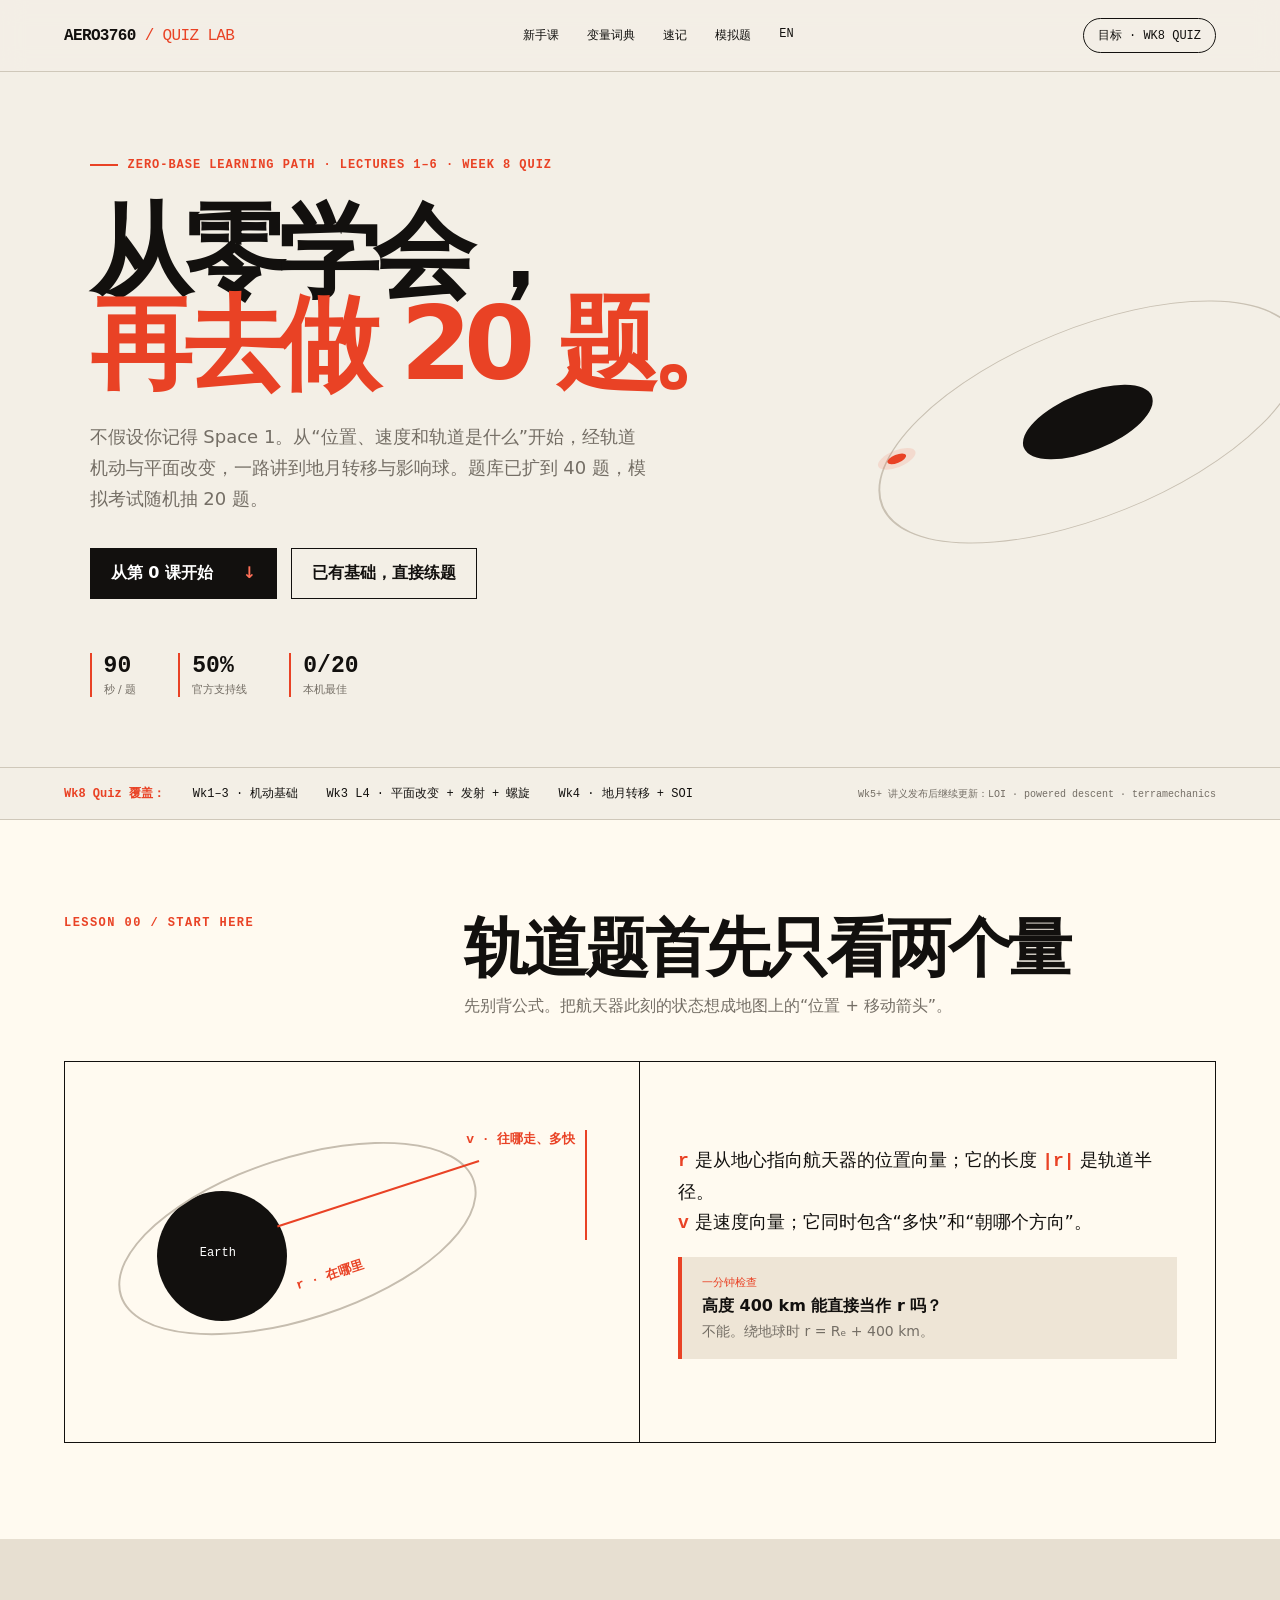
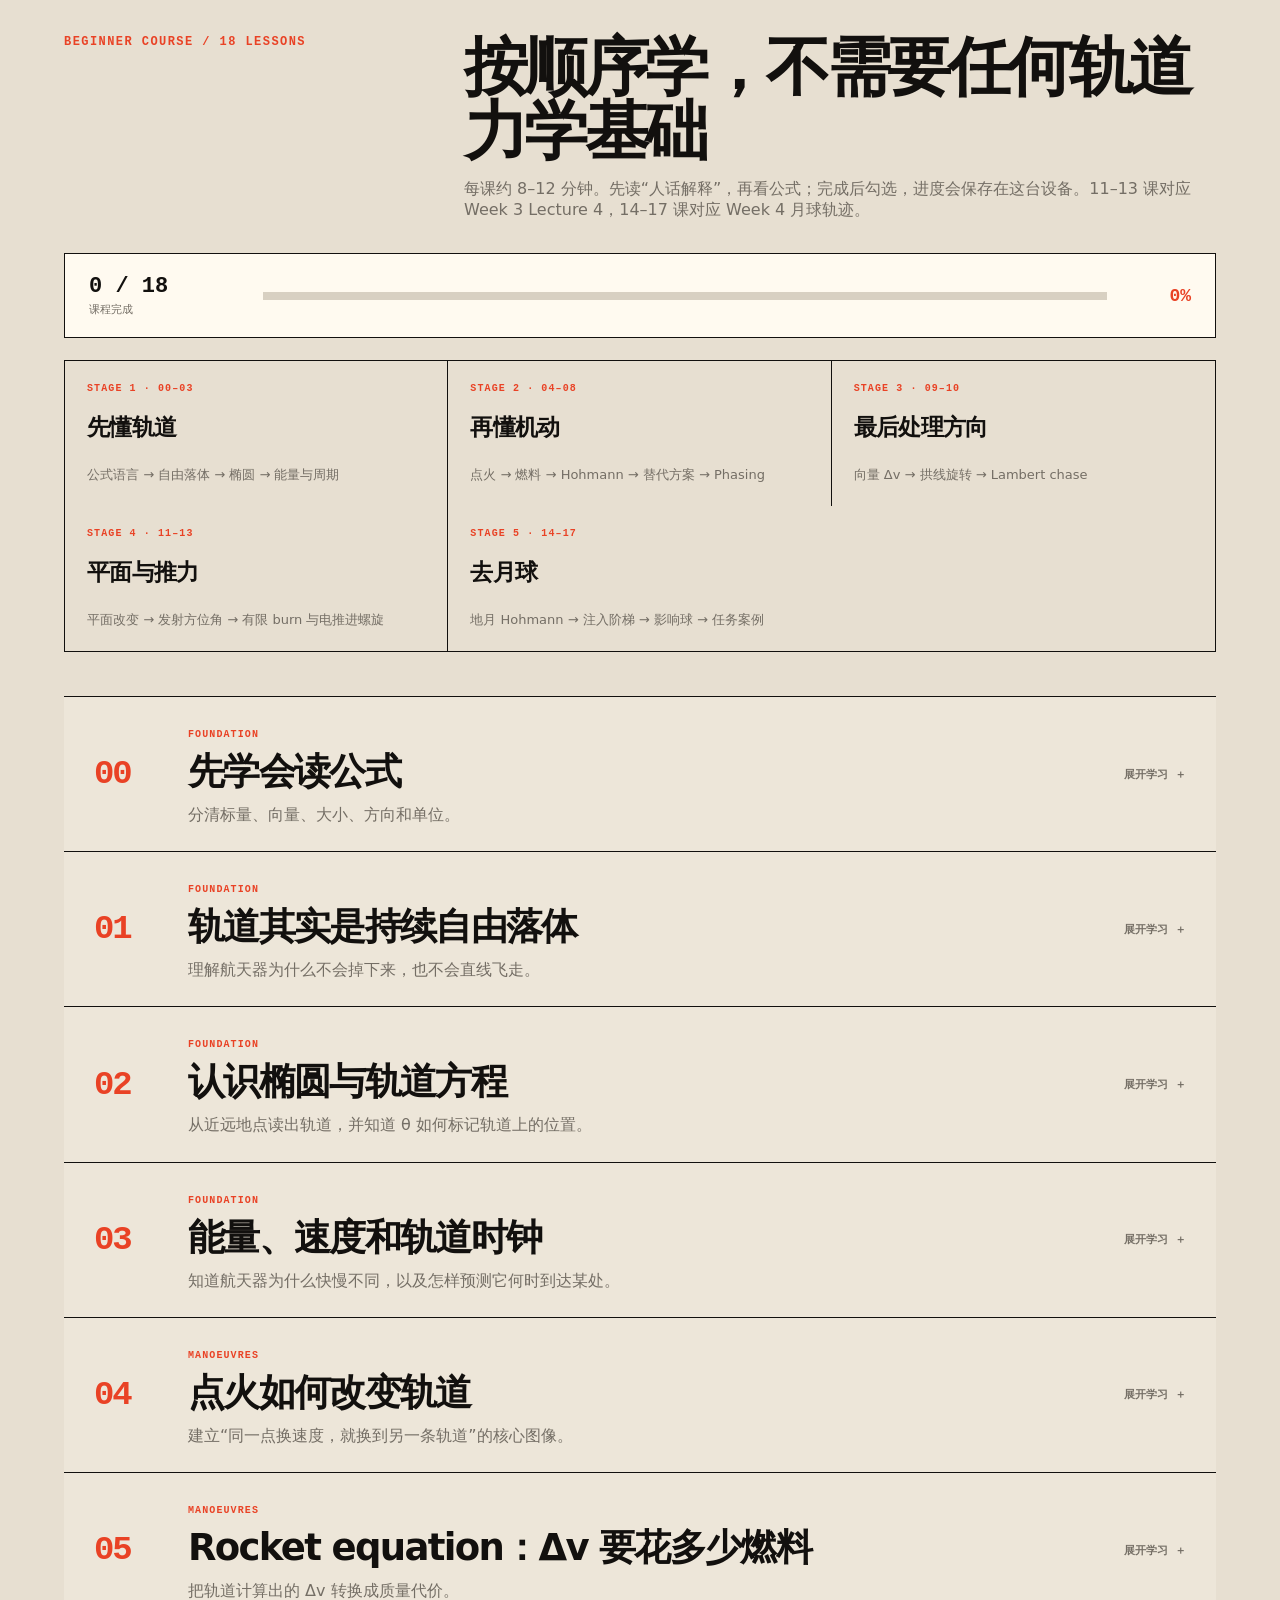
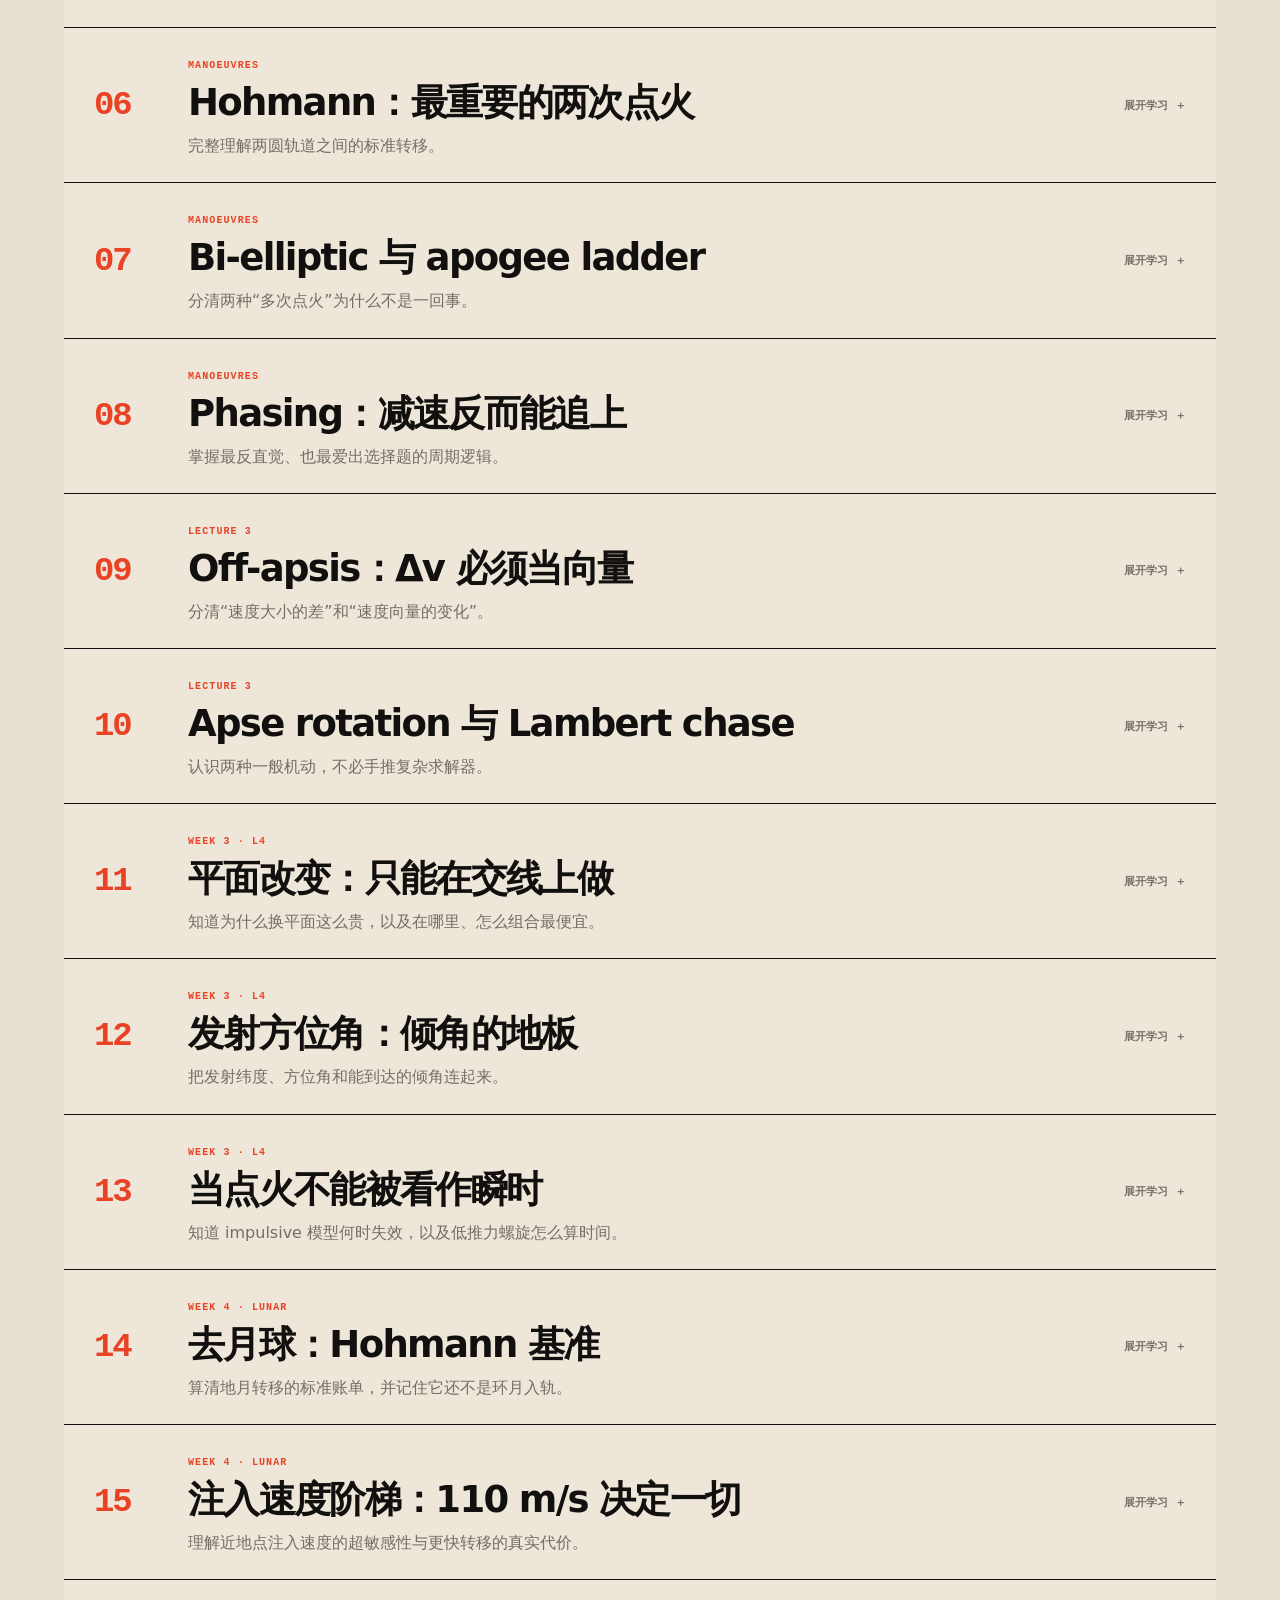
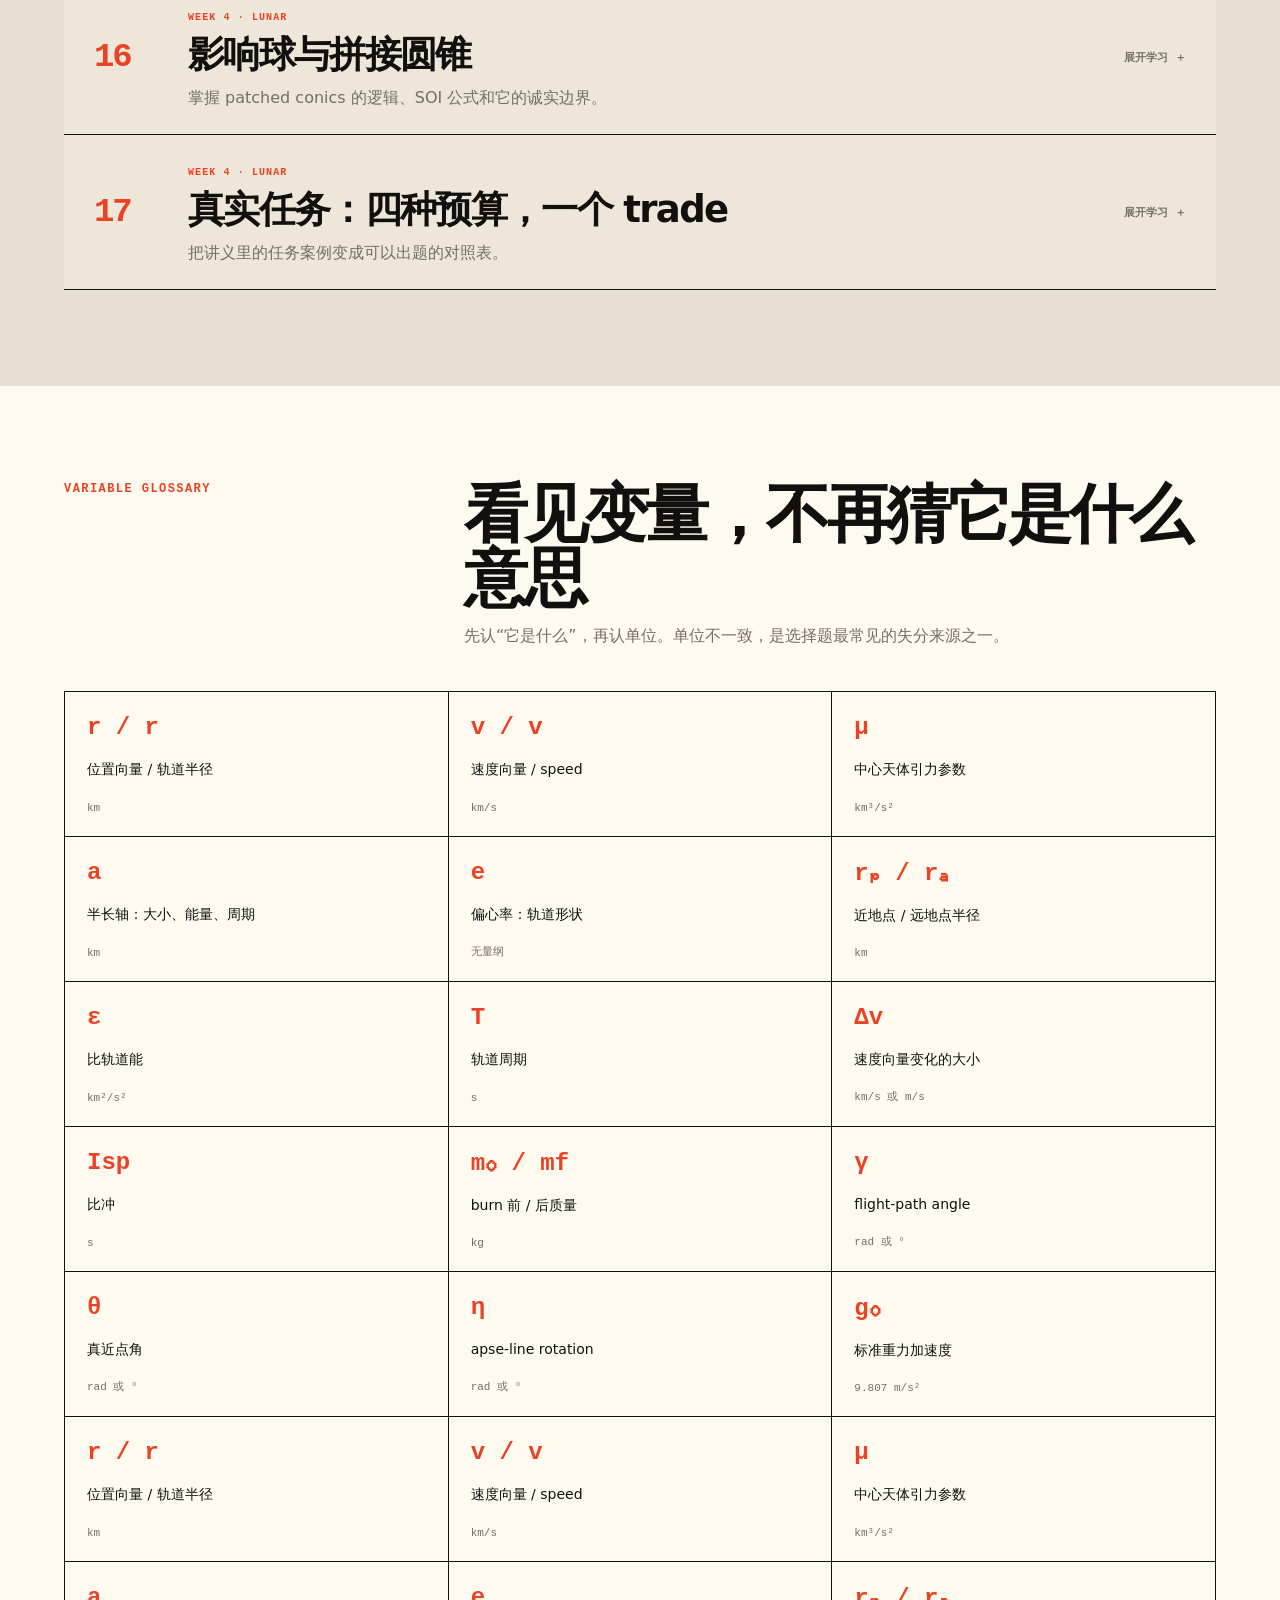
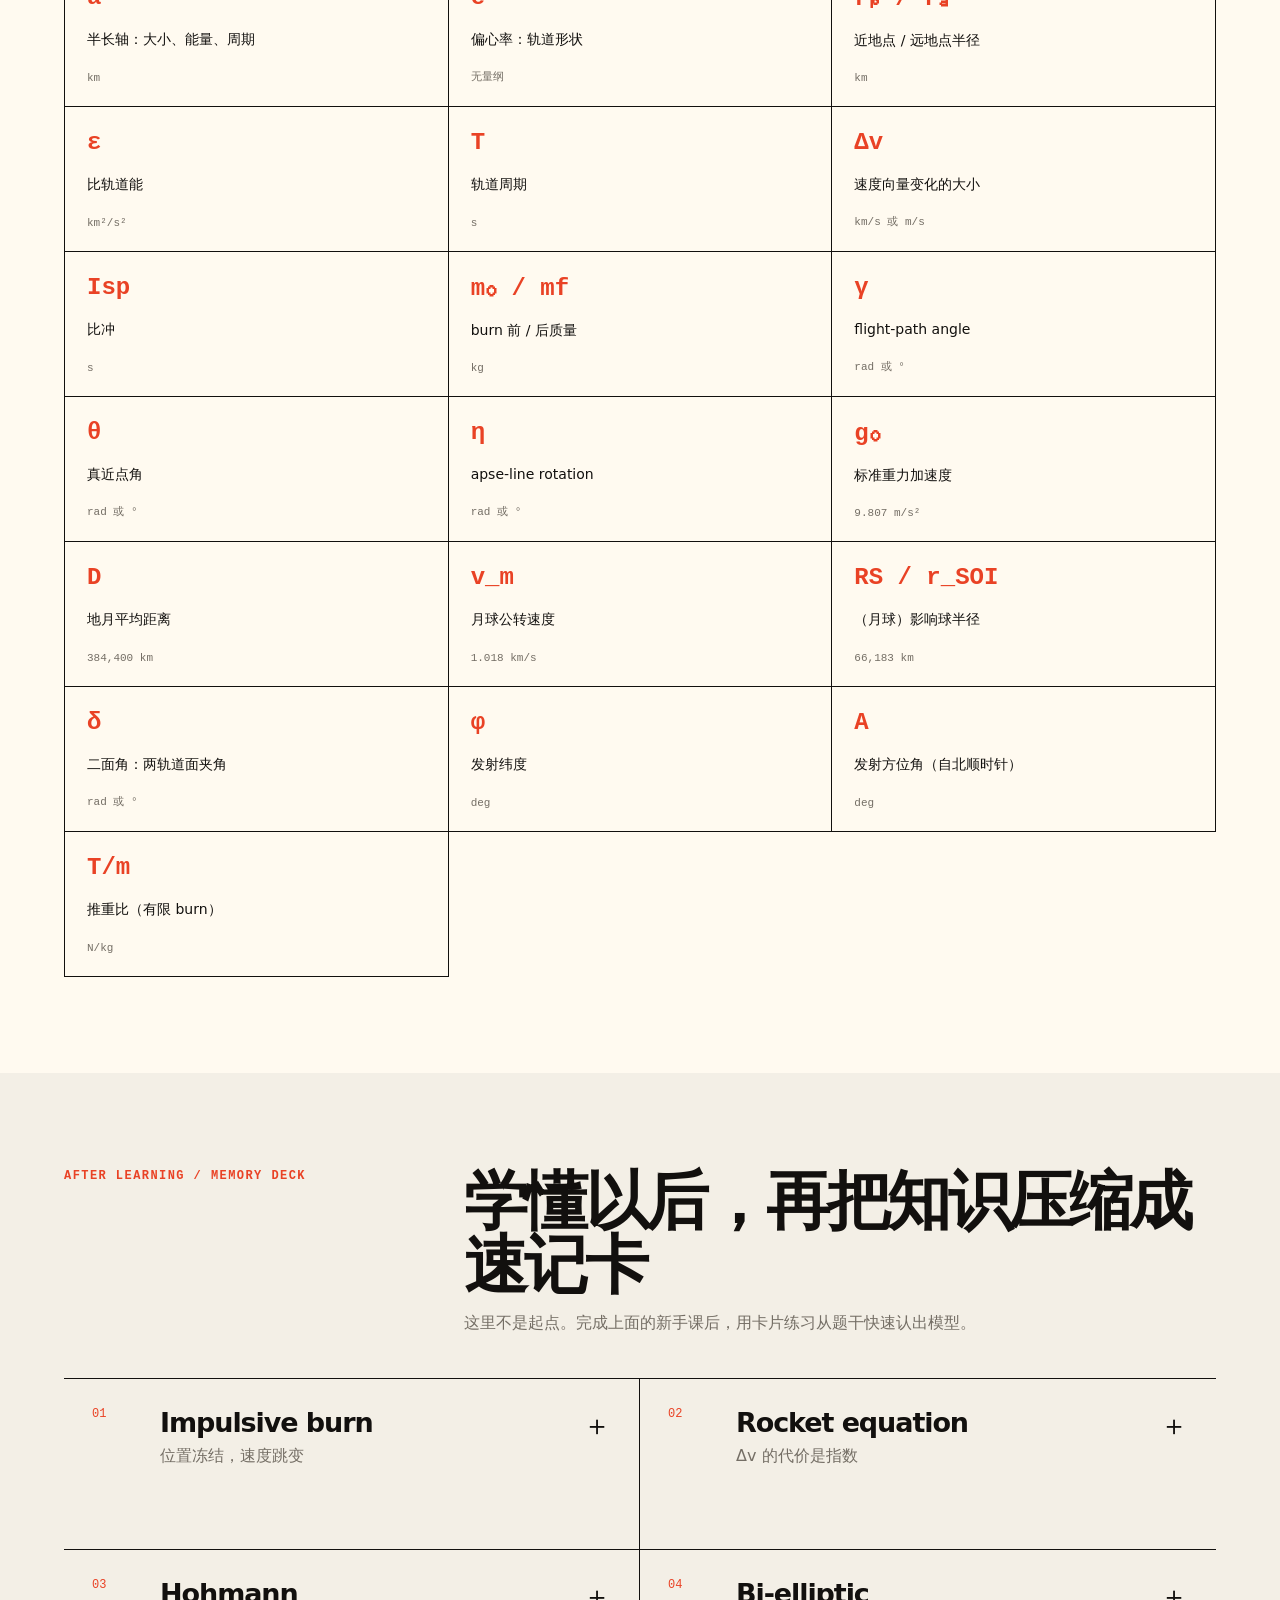
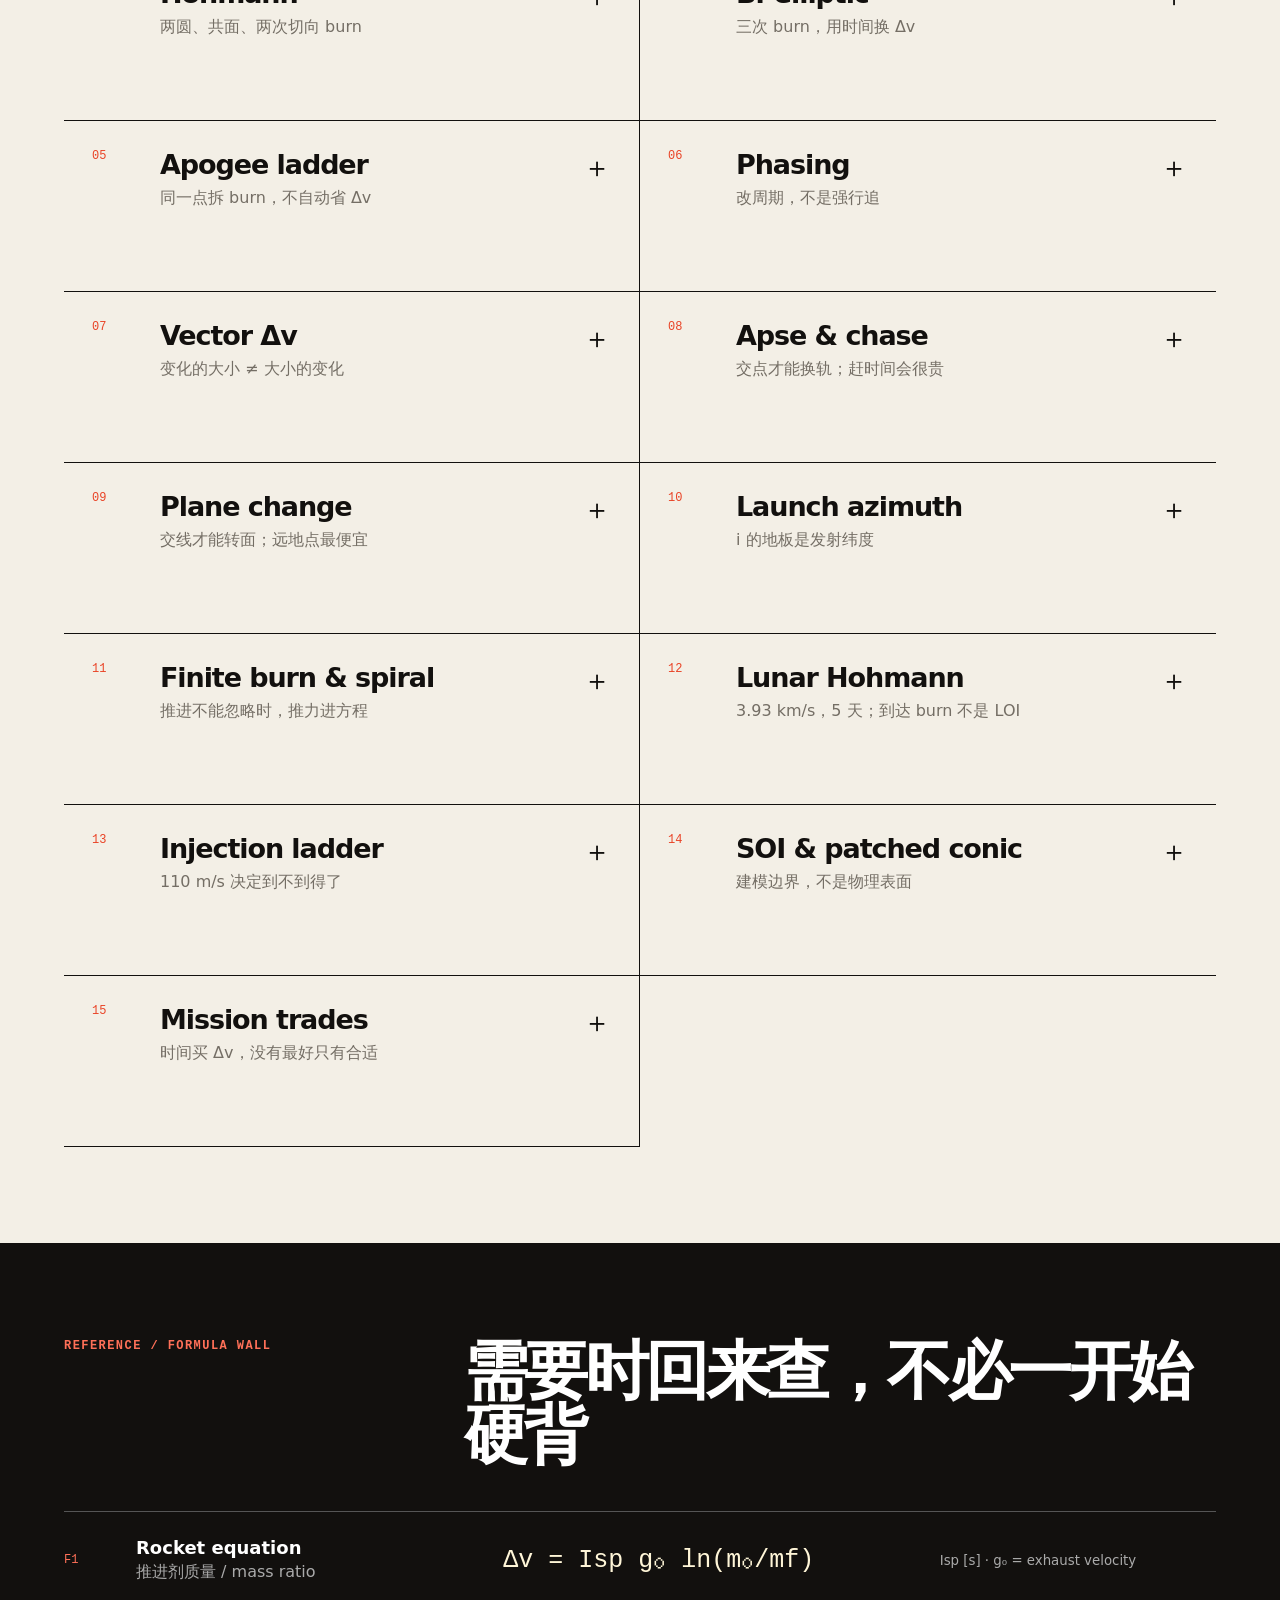
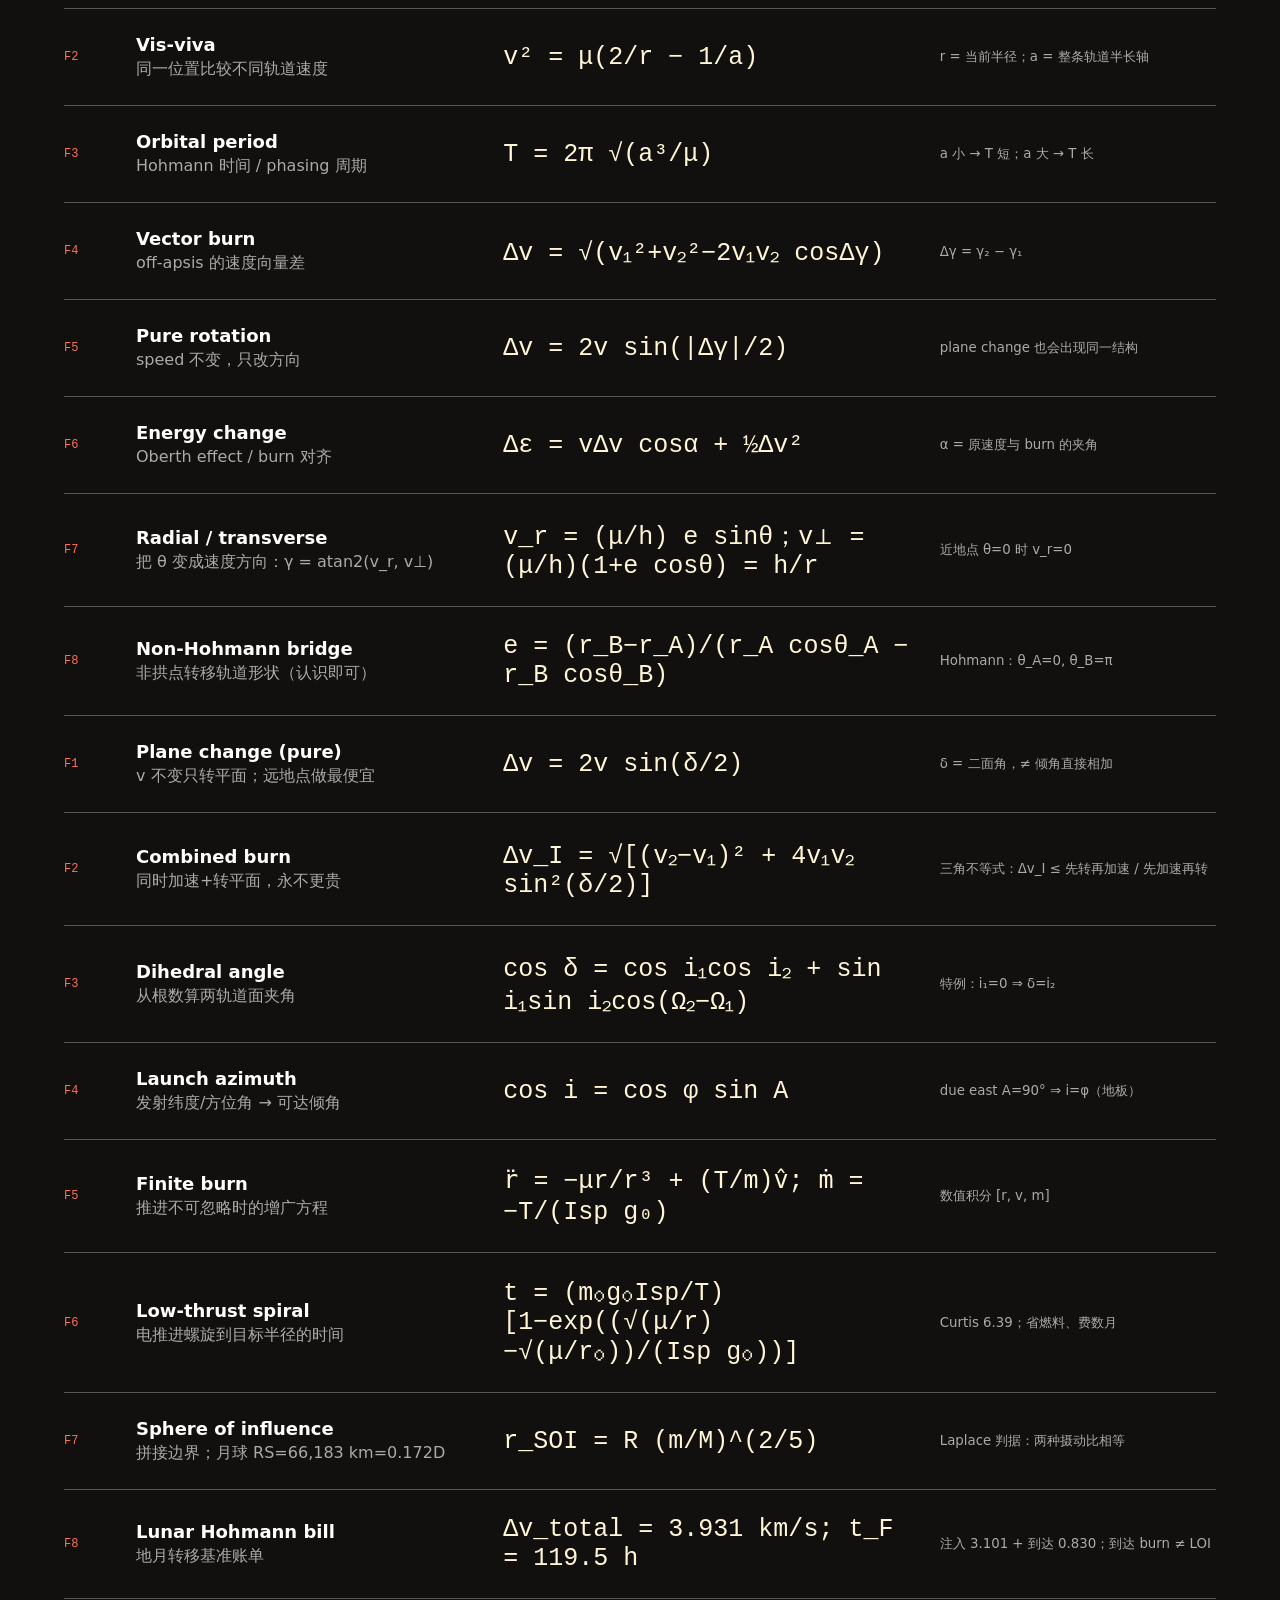
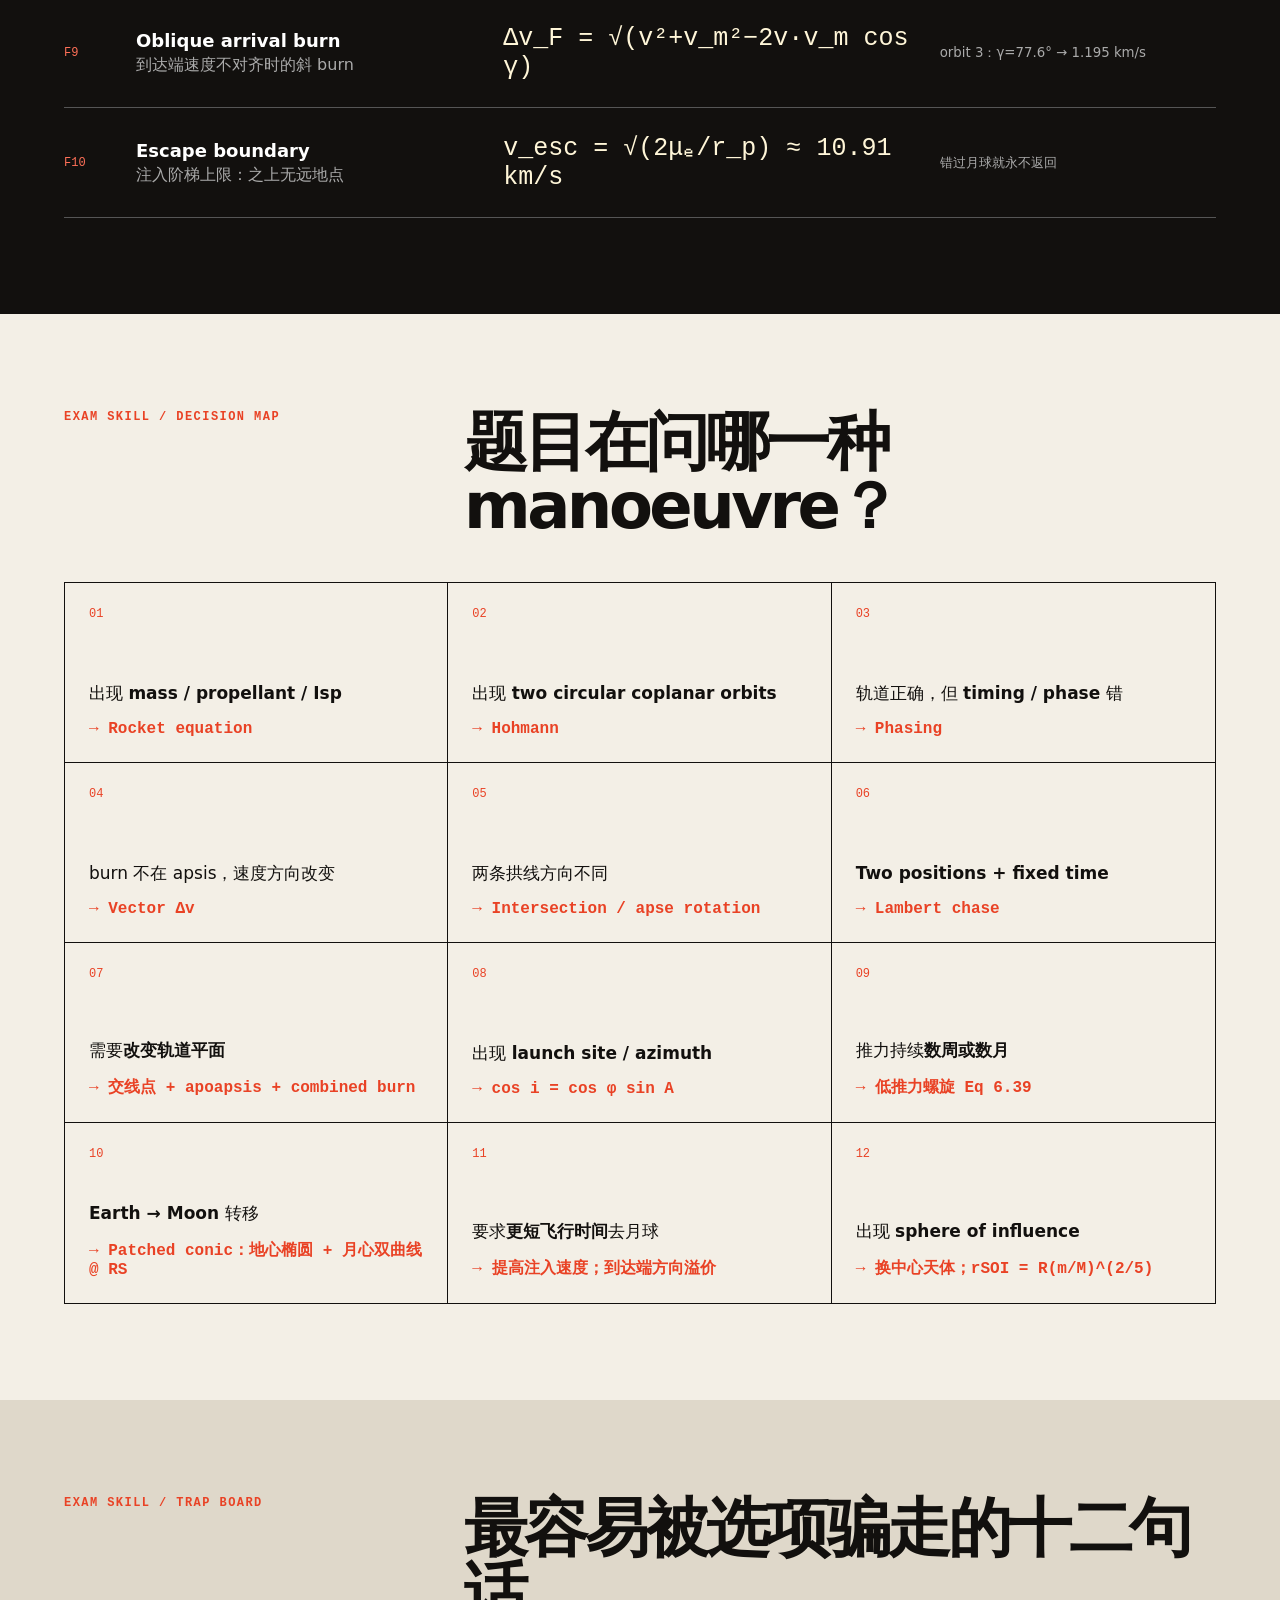
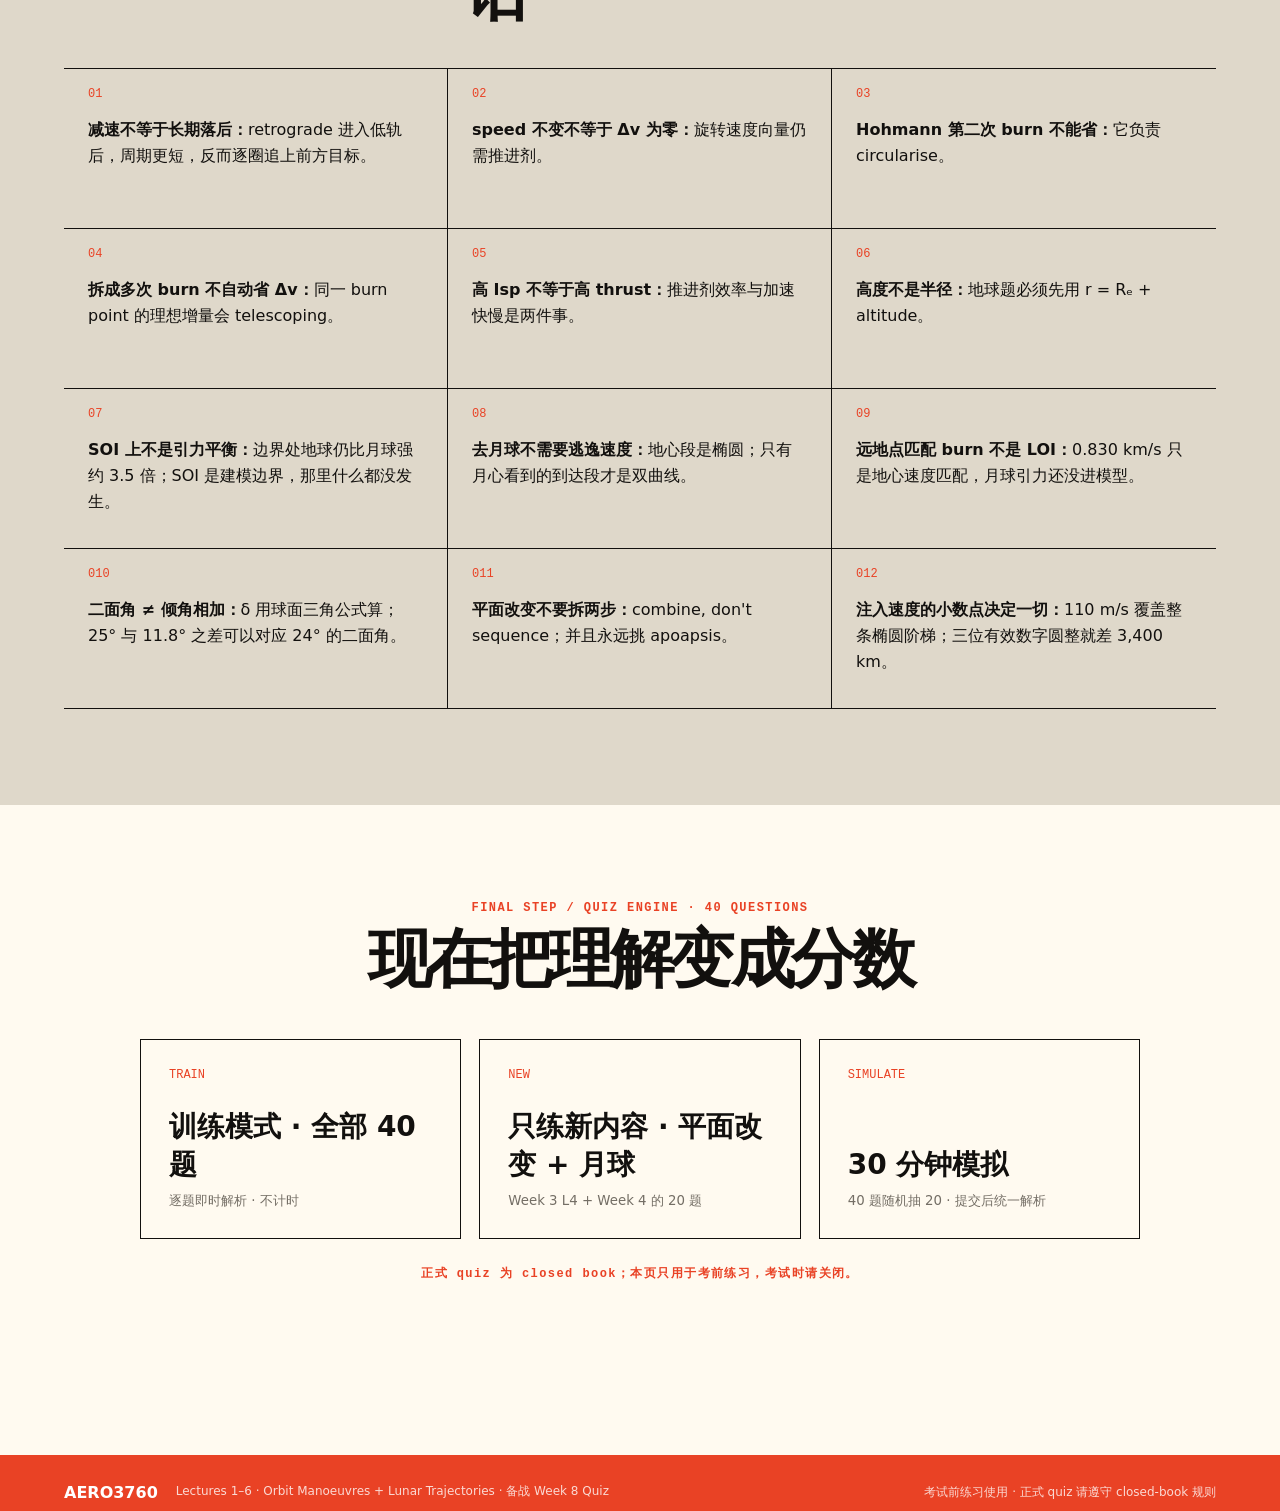
==== commit 7b21f721: "Extend quiz lab to Weeks 3 L4 + 4: plane change, launch azimuth, finite burn/spiral, lunar Hohmann, " ====
--- a/docs/index.html
+++ b/docs/index.html
@@ -1,5 +1,5 @@
-﻿<!doctype html><html lang="zh-CN"><head><meta charset="utf-8"><meta name="viewport" content="width=device-width, initial-scale=1"><title>AERO3760 Quiz Lab · 从零学习</title><meta name="description" content="AERO3760 Space Engineering 2 Lectures 1–3 从零学习与20题模拟。"><style>*,*::before,*::after{box-sizing:border-box}html,body,h1,h2,h3,h4,p,ol,ul,li,figure{margin:0;padding:0}ol,ul{list-style:none}button{background:none;border:none;padding:0}
-:root{--font-geist-sans:ui-sans-serif,system-ui,-apple-system,"Segoe UI",sans-serif;--font-geist-mono:ui-monospace,SFMono-Regular,Menlo,Consolas,monospace}:root{--ink:#12100e;--paper:#f3efe6;--red:#e94225;--muted:#746e65;--line:#cfc8ba;--green:#1e7047;--cream:#fffaf0}*{box-sizing:border-box}html{scroll-behavior:smooth}body{margin:0;background:var(--paper);color:var(--ink);font-family:var(--font-geist-sans),"Microsoft YaHei",sans-serif}a{color:inherit;text-decoration:none}button{font:inherit;color:inherit}.topbar{height:72px;display:flex;align-items:center;justify-content:space-between;padding:0 5vw;border-bottom:1px solid var(--line);font-family:var(--font-geist-mono),monospace;position:sticky;top:0;background:rgba(243,239,230,.94);backdrop-filter:blur(12px);z-index:20}.brand{font-weight:800;letter-spacing:-.04em}.brand span{color:var(--red);font-weight:500}.topbar nav{display:flex;gap:28px;font-size:12px}.topbar nav a:hover{color:var(--red)}.exam-chip{border:1px solid var(--ink);border-radius:99px;padding:8px 14px;font-size:12px}.hero{min-height:680px;position:relative;overflow:hidden;padding:86px 7vw 70px;border-bottom:1px solid var(--line)}.eyebrow{color:var(--red);font-family:var(--font-geist-mono),monospace;font-size:12px;font-weight:700;letter-spacing:.08em;display:flex;gap:10px;align-items:center}.eyebrow span{width:28px;height:2px;background:var(--red)}h1{font-size:clamp(58px,8vw,122px);line-height:.9;letter-spacing:-.075em;margin:34px 0 32px;max-width:1000px}h1 em{color:var(--red);font-style:normal}.hero-copy{max-width:560px;color:var(--muted);font-size:18px;line-height:1.7}.hero-actions{display:flex;gap:14px;margin-top:34px}.primary,.secondary,.solid,.ghost{padding:14px 20px;border:1px solid var(--ink);font-weight:700;cursor:pointer;background:transparent}.primary,.solid{background:var(--ink);color:white}.primary span{margin-left:24px;color:#ff7058}.primary:hover,.solid:hover{background:var(--red);border-color:var(--red)}.secondary:hover,.ghost:hover{background:#e6dfd2}.hero-stats{display:flex;gap:42px;margin-top:54px}.hero-stats div{display:flex;flex-direction:column;border-left:2px solid var(--red);padding-left:12px}.hero-stats b{font:800 23px var(--font-geist-mono),monospace}.hero-stats span{font-size:11px;color:var(--muted);margin-top:3px}.orbit-mark{position:absolute;width:450px;height:450px;border:2px solid #c9c1b3;border-radius:50%;right:-35px;top:125px;transform:rotate(-22deg) scaleY(.42)}.orbit-mark i{position:absolute;width:20px;height:20px;border-radius:50%;background:var(--red);left:20px;top:122px;box-shadow:0 0 0 10px rgba(233,66,37,.12)}.orbit-mark b{position:absolute;width:138px;height:138px;border-radius:50%;background:var(--ink);left:152px;top:152px}.scope-strip{display:flex;gap:28px;align-items:center;padding:17px 5vw;border-bottom:1px solid var(--line);font:12px var(--font-geist-mono),monospace;overflow:auto;white-space:nowrap}.scope-strip strong{color:var(--red)}.scope-strip small{margin-left:auto;color:var(--muted)}.section{padding:96px 5vw}.section-heading{display:grid;grid-template-columns:1fr 2fr;column-gap:24px;margin-bottom:44px}.section-heading>p,.quiz-launch>p,.result>p{color:var(--red);font:700 12px var(--font-geist-mono),monospace;letter-spacing:.12em}.section-heading h2,.quiz-launch h2{font-size:clamp(36px,5vw,68px);line-height:1;letter-spacing:-.055em;margin:0}.section-heading>span{grid-column:2;color:var(--muted);margin-top:16px}.memory-grid{display:grid;grid-template-columns:1fr 1fr;border-top:1px solid var(--ink)}.memory-card{border-bottom:1px solid var(--ink)}.memory-card:nth-child(odd){border-right:1px solid var(--ink)}.memory-card summary{list-style:none;min-height:170px;padding:28px;display:grid;grid-template-columns:50px 1fr auto;gap:18px;cursor:pointer}.memory-card summary::-webkit-details-marker{display:none}.memory-card summary>span{font:12px var(--font-geist-mono),monospace;color:var(--red)}.memory-card h3{font-size:27px;letter-spacing:-.04em;margin:0 0 8px}.memory-card summary p{margin:0;color:var(--muted)}.memory-card summary>b{font-size:28px;font-weight:400;transition:.2s}.memory-card[open] summary>b{transform:rotate(45deg);color:var(--red)}.memory-card[open]{background:var(--cream)}.memory-body{padding:0 28px 30px 96px;line-height:1.65}.memory-body p{margin-top:0}.memory-body strong{display:block;color:var(--red);font-size:13px;border-left:2px solid var(--red);padding-left:12px}.formula{background:var(--ink);color:white}.section-heading.light>p{color:#ff7058}.formula-list{border-top:1px solid #555}.formula-row{display:grid;grid-template-columns:50px 1fr minmax(300px,1.2fr) minmax(200px,.8fr);gap:22px;align-items:center;padding:25px 0;border-bottom:1px solid #555}.formula-row>span{color:#ff7058;font:12px var(--font-geist-mono),monospace}.formula-row h3{margin:0 0 4px;font-size:18px}.formula-row p,.formula-row small{margin:0;color:#aaa}.formula-row code{font:500 clamp(17px,2vw,25px) var(--font-geist-mono),monospace;color:#fff6d8}.decision-grid{display:grid;grid-template-columns:repeat(3,1fr);border:1px solid var(--ink)}.decision-grid>div{min-height:180px;padding:24px;border-right:1px solid var(--ink);border-bottom:1px solid var(--ink);display:flex;flex-direction:column}.decision-grid>div:nth-child(3n){border-right:0}.decision-grid>div:nth-child(n+4){border-bottom:0}.decision-grid span{color:var(--red);font:12px var(--font-geist-mono),monospace}.decision-grid p{font-size:17px;line-height:1.55;margin:auto 0 14px}.decision-grid strong{color:var(--red);font-family:var(--font-geist-mono),monospace}.traps{background:#dfd8ca}.traps ol{counter-reset:trap;display:grid;grid-template-columns:repeat(3,1fr);padding:0;margin:0;border-top:1px solid var(--ink);list-style:none}.traps li{counter-increment:trap;min-height:160px;padding:48px 24px 24px;border-right:1px solid var(--ink);border-bottom:1px solid var(--ink);line-height:1.6;position:relative}.traps li:nth-child(3n){border-right:0}.traps li:before{content:"0" counter(trap);position:absolute;top:18px;left:24px;color:var(--red);font:12px var(--font-geist-mono),monospace}.quiz{background:var(--cream);min-height:650px}.quiz-launch{max-width:1000px;margin:auto;text-align:center}.quiz-launch h2{margin:12px 0 48px}.mode-grid{display:grid;grid-template-columns:1fr 1fr;gap:18px}.mode-grid button{text-align:left;border:1px solid var(--ink);background:transparent;min-height:200px;padding:28px;cursor:pointer;display:flex;flex-direction:column}.mode-grid button:hover{background:var(--ink);color:white;transform:translateY(-4px)}.mode-grid span{color:var(--red);font:12px var(--font-geist-mono),monospace}.mode-grid b{font-size:28px;margin:auto 0 8px}.mode-grid small{color:var(--muted)}.honor-note{color:var(--muted);font-size:13px;margin-top:26px}.quiz-shell,.result{max-width:980px;margin:auto}.quiz-head{display:flex;justify-content:space-between;align-items:flex-end}.quiz-head>div:first-child{display:flex;flex-direction:column}.quiz-head span{color:var(--red);font:12px var(--font-geist-mono),monospace}.quiz-head b{font:600 20px var(--font-geist-mono),monospace;margin-top:5px}.timer{font:800 30px var(--font-geist-mono),monospace}.timer.urgent{color:var(--red)}.progress{height:4px;background:#ddd3c4;margin:17px 0 50px}.progress i{display:block;height:100%;background:var(--red);transition:.25s}.question-tag{color:var(--red);font:700 11px var(--font-geist-mono),monospace;letter-spacing:.1em}.question-text{font-size:clamp(26px,4vw,45px);line-height:1.2;letter-spacing:-.045em;margin:15px 0 32px;max-width:850px}.options{display:grid;grid-template-columns:1fr 1fr;gap:10px}.options button{min-height:74px;text-align:left;border:1px solid #c6bdaf;background:white;padding:14px 18px;display:flex;align-items:center;gap:15px;cursor:pointer}.options button:hover,.options button.selected{border-color:var(--ink);box-shadow:inset 4px 0 var(--ink)}.options button.correct{border-color:var(--green);background:#e5f2e9;box-shadow:inset 4px 0 var(--green)}.options button.wrong{border-color:var(--red);background:#fde8e3;box-shadow:inset 4px 0 var(--red)}.options button>span{width:31px;height:31px;border:1px solid currentColor;border-radius:50%;display:grid;place-items:center;font:12px var(--font-geist-mono),monospace;flex:0 0 auto}.options p{margin:0}.options button>b{margin-left:auto;font-size:20px}.explanation{margin-top:14px;padding:18px 22px;border-left:4px solid}.explanation.good{background:#e5f2e9;border-color:var(--green)}.explanation.bad{background:#fde8e3;border-color:var(--red)}.explanation p{margin:7px 0}.explanation small{color:var(--red)}.quiz-controls{display:grid;grid-template-columns:1fr auto 1fr;align-items:center;margin-top:26px}.quiz-controls>span{text-align:center;color:var(--muted);font-size:12px}.quiz-controls .solid{justify-self:end}.quiz-controls .ghost{justify-self:start}.quiz-controls button:disabled{opacity:.35;cursor:not-allowed}.question-dots{display:flex;flex-wrap:wrap;gap:5px;border-top:1px solid var(--line);margin-top:30px;padding-top:20px}.question-dots button{width:34px;height:34px;border:1px solid var(--line);background:transparent;cursor:pointer;font:11px var(--font-geist-mono),monospace}.question-dots button.done{background:#ddd3c4}.question-dots button.active{border-color:var(--red);color:var(--red)}.score-line{display:grid;grid-template-columns:180px 1fr;align-items:center;gap:38px;margin:28px 0 50px}.score-ring{width:170px;height:170px;border:3px solid var(--red);border-radius:50%;display:flex;align-items:baseline;justify-content:center;padding-top:52px}.score-ring strong{font:800 58px var(--font-geist-mono),monospace}.score-ring span{font:14px var(--font-geist-mono),monospace}.score-line h2{font-size:clamp(30px,4vw,52px);letter-spacing:-.05em;margin:0 0 10px}.score-line p{color:var(--muted)}.review{border-top:1px solid var(--ink)}.review>h3{font-size:22px;margin:28px 0}.review article{display:grid;grid-template-columns:160px 1fr 1fr;gap:20px;padding:22px 0;border-top:1px solid var(--line)}.review article>span{color:var(--red);font:11px var(--font-geist-mono),monospace}.review h4{margin:0;font-size:17px}.review article p{margin:0;line-height:1.55}.review article small{grid-column:3;color:var(--muted)}.perfect{padding:30px;border:1px solid var(--green);background:#e5f2e9}.result-actions{display:flex;gap:10px;margin-top:34px;flex-wrap:wrap}footer{background:var(--red);color:white;padding:28px 5vw;display:flex;justify-content:space-between;align-items:center}footer div{display:flex;gap:18px}footer span,footer p{font-size:12px;margin:0;opacity:.8}
+﻿<!doctype html><html lang="zh-CN"><head><meta charset="utf-8"><meta name="viewport" content="width=device-width, initial-scale=1"><title>AERO3760 Quiz Lab · 从零学习 · Week 8 Quiz</title><meta name="description" content="AERO3760 Space Engineering 2 Lectures 1–6：轨道机动、平面改变、地月转移与影响球，40 题随机模拟，备战 Week 8 Quiz。"><style>*,*::before,*::after{box-sizing:border-box}html,body,h1,h2,h3,h4,p,ol,ul,li,figure{margin:0;padding:0}ol,ul{list-style:none}button{background:none;border:none;padding:0}
+:root{--font-geist-sans:ui-sans-serif,system-ui,-apple-system,"Segoe UI",sans-serif;--font-geist-mono:ui-monospace,SFMono-Regular,Menlo,Consolas,monospace}:root{--ink:#12100e;--paper:#f3efe6;--red:#e94225;--muted:#746e65;--line:#cfc8ba;--green:#1e7047;--cream:#fffaf0}*{box-sizing:border-box}html{scroll-behavior:smooth}body{margin:0;background:var(--paper);color:var(--ink);font-family:var(--font-geist-sans),"Microsoft YaHei",sans-serif}a{color:inherit;text-decoration:none}button{font:inherit;color:inherit}.topbar{height:72px;display:flex;align-items:center;justify-content:space-between;padding:0 5vw;border-bottom:1px solid var(--line);font-family:var(--font-geist-mono),monospace;position:sticky;top:0;background:rgba(243,239,230,.94);backdrop-filter:blur(12px);z-index:20}.brand{font-weight:800;letter-spacing:-.04em}.brand span{color:var(--red);font-weight:500}.topbar nav{display:flex;gap:28px;font-size:12px}.topbar nav a:hover{color:var(--red)}.exam-chip{border:1px solid var(--ink);border-radius:99px;padding:8px 14px;font-size:12px}.hero{min-height:680px;position:relative;overflow:hidden;padding:86px 7vw 70px;border-bottom:1px solid var(--line)}.eyebrow{color:var(--red);font-family:var(--font-geist-mono),monospace;font-size:12px;font-weight:700;letter-spacing:.08em;display:flex;gap:10px;align-items:center}.eyebrow span{width:28px;height:2px;background:var(--red)}h1{font-size:clamp(58px,8vw,122px);line-height:.9;letter-spacing:-.075em;margin:34px 0 32px;max-width:1000px}h1 em{color:var(--red);font-style:normal}.hero-copy{max-width:560px;color:var(--muted);font-size:18px;line-height:1.7}.hero-actions{display:flex;gap:14px;margin-top:34px}.primary,.secondary,.solid,.ghost{padding:14px 20px;border:1px solid var(--ink);font-weight:700;cursor:pointer;background:transparent}.primary,.solid{background:var(--ink);color:white}.primary span{margin-left:24px;color:#ff7058}.primary:hover,.solid:hover{background:var(--red);border-color:var(--red)}.secondary:hover,.ghost:hover{background:#e6dfd2}.hero-stats{display:flex;gap:42px;margin-top:54px}.hero-stats div{display:flex;flex-direction:column;border-left:2px solid var(--red);padding-left:12px}.hero-stats b{font:800 23px var(--font-geist-mono),monospace}.hero-stats span{font-size:11px;color:var(--muted);margin-top:3px}.orbit-mark{position:absolute;width:450px;height:450px;border:2px solid #c9c1b3;border-radius:50%;right:-35px;top:125px;transform:rotate(-22deg) scaleY(.42)}.orbit-mark i{position:absolute;width:20px;height:20px;border-radius:50%;background:var(--red);left:20px;top:122px;box-shadow:0 0 0 10px rgba(233,66,37,.12)}.orbit-mark b{position:absolute;width:138px;height:138px;border-radius:50%;background:var(--ink);left:152px;top:152px}.scope-strip{display:flex;gap:28px;align-items:center;padding:17px 5vw;border-bottom:1px solid var(--line);font:12px var(--font-geist-mono),monospace;overflow:auto;white-space:nowrap}.scope-strip strong{color:var(--red)}.scope-strip small{margin-left:auto;color:var(--muted)}.section{padding:96px 5vw}.section-heading{display:grid;grid-template-columns:1fr 2fr;column-gap:24px;margin-bottom:44px}.section-heading>p,.quiz-launch>p,.result>p{color:var(--red);font:700 12px var(--font-geist-mono),monospace;letter-spacing:.12em}.section-heading h2,.quiz-launch h2{font-size:clamp(36px,5vw,68px);line-height:1;letter-spacing:-.055em;margin:0}.section-heading>span{grid-column:2;color:var(--muted);margin-top:16px}.memory-grid{display:grid;grid-template-columns:1fr 1fr;border-top:1px solid var(--ink)}.memory-card{border-bottom:1px solid var(--ink)}.memory-card:nth-child(odd){border-right:1px solid var(--ink)}.memory-card summary{list-style:none;min-height:170px;padding:28px;display:grid;grid-template-columns:50px 1fr auto;gap:18px;cursor:pointer}.memory-card summary::-webkit-details-marker{display:none}.memory-card summary>span{font:12px var(--font-geist-mono),monospace;color:var(--red)}.memory-card h3{font-size:27px;letter-spacing:-.04em;margin:0 0 8px}.memory-card summary p{margin:0;color:var(--muted)}.memory-card summary>b{font-size:28px;font-weight:400;transition:.2s}.memory-card[open] summary>b{transform:rotate(45deg);color:var(--red)}.memory-card[open]{background:var(--cream)}.memory-body{padding:0 28px 30px 96px;line-height:1.65}.memory-body p{margin-top:0}.memory-body strong{display:block;color:var(--red);font-size:13px;border-left:2px solid var(--red);padding-left:12px}.formula{background:var(--ink);color:white}.section-heading.light>p{color:#ff7058}.formula-list{border-top:1px solid #555}.formula-row{display:grid;grid-template-columns:50px 1fr minmax(300px,1.2fr) minmax(200px,.8fr);gap:22px;align-items:center;padding:25px 0;border-bottom:1px solid #555}.formula-row>span{color:#ff7058;font:12px var(--font-geist-mono),monospace}.formula-row h3{margin:0 0 4px;font-size:18px}.formula-row p,.formula-row small{margin:0;color:#aaa}.formula-row code{font:500 clamp(17px,2vw,25px) var(--font-geist-mono),monospace;color:#fff6d8}.decision-grid{display:grid;grid-template-columns:repeat(3,1fr);border:1px solid var(--ink)}.decision-grid>div{min-height:180px;padding:24px;border-right:1px solid var(--ink);border-bottom:1px solid var(--ink);display:flex;flex-direction:column}.decision-grid>div:nth-child(3n){border-right:0}.decision-grid>div:nth-child(n+4){border-bottom:0}.decision-grid span{color:var(--red);font:12px var(--font-geist-mono),monospace}.decision-grid p{font-size:17px;line-height:1.55;margin:auto 0 14px}.decision-grid strong{color:var(--red);font-family:var(--font-geist-mono),monospace}.traps{background:#dfd8ca}.traps ol{counter-reset:trap;display:grid;grid-template-columns:repeat(3,1fr);padding:0;margin:0;border-top:1px solid var(--ink);list-style:none}.traps li{counter-increment:trap;min-height:160px;padding:48px 24px 24px;border-right:1px solid var(--ink);border-bottom:1px solid var(--ink);line-height:1.6;position:relative}.traps li:nth-child(3n){border-right:0}.traps li:before{content:"0" counter(trap);position:absolute;top:18px;left:24px;color:var(--red);font:12px var(--font-geist-mono),monospace}.quiz{background:var(--cream);min-height:650px}.quiz-launch{max-width:1000px;margin:auto;text-align:center}.quiz-launch h2{margin:12px 0 48px}.mode-grid{display:grid;grid-template-columns:repeat(3,1fr);gap:18px}.mode-grid button{text-align:left;border:1px solid var(--ink);background:transparent;min-height:200px;padding:28px;cursor:pointer;display:flex;flex-direction:column}.mode-grid button:hover{background:var(--ink);color:white;transform:translateY(-4px)}.mode-grid span{color:var(--red);font:12px var(--font-geist-mono),monospace}.mode-grid b{font-size:28px;margin:auto 0 8px}.mode-grid small{color:var(--muted)}.honor-note{color:var(--muted);font-size:13px;margin-top:26px}.quiz-shell,.result{max-width:980px;margin:auto}.quiz-head{display:flex;justify-content:space-between;align-items:flex-end}.quiz-head>div:first-child{display:flex;flex-direction:column}.quiz-head span{color:var(--red);font:12px var(--font-geist-mono),monospace}.quiz-head b{font:600 20px var(--font-geist-mono),monospace;margin-top:5px}.timer{font:800 30px var(--font-geist-mono),monospace}.timer.urgent{color:var(--red)}.progress{height:4px;background:#ddd3c4;margin:17px 0 50px}.progress i{display:block;height:100%;background:var(--red);transition:.25s}.question-tag{color:var(--red);font:700 11px var(--font-geist-mono),monospace;letter-spacing:.1em}.question-text{font-size:clamp(26px,4vw,45px);line-height:1.2;letter-spacing:-.045em;margin:15px 0 32px;max-width:850px}.options{display:grid;grid-template-columns:1fr 1fr;gap:10px}.options button{min-height:74px;text-align:left;border:1px solid #c6bdaf;background:white;padding:14px 18px;display:flex;align-items:center;gap:15px;cursor:pointer}.options button:hover,.options button.selected{border-color:var(--ink);box-shadow:inset 4px 0 var(--ink)}.options button.correct{border-color:var(--green);background:#e5f2e9;box-shadow:inset 4px 0 var(--green)}.options button.wrong{border-color:var(--red);background:#fde8e3;box-shadow:inset 4px 0 var(--red)}.options button>span{width:31px;height:31px;border:1px solid currentColor;border-radius:50%;display:grid;place-items:center;font:12px var(--font-geist-mono),monospace;flex:0 0 auto}.options p{margin:0}.options button>b{margin-left:auto;font-size:20px}.explanation{margin-top:14px;padding:18px 22px;border-left:4px solid}.explanation.good{background:#e5f2e9;border-color:var(--green)}.explanation.bad{background:#fde8e3;border-color:var(--red)}.explanation p{margin:7px 0}.explanation small{color:var(--red)}.quiz-controls{display:grid;grid-template-columns:1fr auto 1fr;align-items:center;margin-top:26px}.quiz-controls>span{text-align:center;color:var(--muted);font-size:12px}.quiz-controls .solid{justify-self:end}.quiz-controls .ghost{justify-self:start}.quiz-controls button:disabled{opacity:.35;cursor:not-allowed}.question-dots{display:flex;flex-wrap:wrap;gap:5px;border-top:1px solid var(--line);margin-top:30px;padding-top:20px}.question-dots button{width:34px;height:34px;border:1px solid var(--line);background:transparent;cursor:pointer;font:11px var(--font-geist-mono),monospace}.question-dots button.done{background:#ddd3c4}.question-dots button.active{border-color:var(--red);color:var(--red)}.score-line{display:grid;grid-template-columns:180px 1fr;align-items:center;gap:38px;margin:28px 0 50px}.score-ring{width:170px;height:170px;border:3px solid var(--red);border-radius:50%;display:flex;align-items:baseline;justify-content:center;padding-top:52px}.score-ring strong{font:800 58px var(--font-geist-mono),monospace}.score-ring span{font:14px var(--font-geist-mono),monospace}.score-line h2{font-size:clamp(30px,4vw,52px);letter-spacing:-.05em;margin:0 0 10px}.score-line p{color:var(--muted)}.review{border-top:1px solid var(--ink)}.review>h3{font-size:22px;margin:28px 0}.review article{display:grid;grid-template-columns:160px 1fr 1fr;gap:20px;padding:22px 0;border-top:1px solid var(--line)}.review article>span{color:var(--red);font:11px var(--font-geist-mono),monospace}.review h4{margin:0;font-size:17px}.review article p{margin:0;line-height:1.55}.review article small{grid-column:3;color:var(--muted)}.perfect{padding:30px;border:1px solid var(--green);background:#e5f2e9}.result-actions{display:flex;gap:10px;margin-top:34px;flex-wrap:wrap}footer{background:var(--red);color:white;padding:28px 5vw;display:flex;justify-content:space-between;align-items:center}footer div{display:flex;gap:18px}footer span,footer p{font-size:12px;margin:0;opacity:.8}
 @media(max-width:850px){.topbar nav{display:none}.hero{min-height:650px;padding-top:68px}.orbit-mark{opacity:.2;right:-240px}.scope-strip small{display:none}.section-heading{grid-template-columns:1fr}.section-heading h2,.section-heading>span{grid-column:1}.section-heading>p{margin-bottom:16px}.formula-row{grid-template-columns:35px 1fr}.formula-row code,.formula-row small{grid-column:2}.decision-grid,.traps ol{grid-template-columns:1fr 1fr}.decision-grid>div:nth-child(3n),.traps li:nth-child(3n){border-right:1px solid var(--ink)}.decision-grid>div:nth-child(2n),.traps li:nth-child(2n){border-right:0}.decision-grid>div:nth-child(4){border-bottom:1px solid var(--ink)}.review article{grid-template-columns:120px 1fr}.review article p,.review article small{grid-column:2}}
 @media(max-width:580px){.topbar{padding:0 20px}.brand span{display:none}.exam-chip{font-size:10px}.hero{padding:54px 24px;min-height:620px}.hero-actions{flex-direction:column;align-items:flex-start}.hero-stats{gap:20px}.hero-stats b{font-size:18px}.scope-strip{padding-left:24px}.section{padding:72px 24px}.memory-grid,.mode-grid,.options,.decision-grid,.traps ol{grid-template-columns:1fr}.memory-card:nth-child(odd){border-right:0}.formula-row{grid-template-columns:28px 1fr}.formula-row code{font-size:15px}.decision-grid>div,.decision-grid>div:nth-child(3n),.traps li,.traps li:nth-child(3n){border-right:0;border-bottom:1px solid var(--ink)}.decision-grid>div:last-child{border-bottom:0}.quiz-controls{grid-template-columns:1fr 1fr}.quiz-controls>span{display:none}.score-line{grid-template-columns:1fr}.score-ring{width:130px;height:130px;padding-top:40px}.score-ring strong{font-size:42px}.review article{grid-template-columns:1fr}.review article p,.review article small{grid-column:1}footer{align-items:flex-start;gap:20px;flex-direction:column}}
 
@@ -10,4 +10,4 @@
 @media(max-width:850px){.roadmap{grid-template-columns:1fr}.roadmap article{min-height:115px;border-right:0;border-bottom:1px solid var(--ink)}.roadmap article:last-child{border-bottom:0}.lesson-content{padding-left:30px}.glossary-grid{grid-template-columns:1fr 1fr}}
 @media(max-width:580px){.learning-progress{grid-template-columns:1fr auto;gap:13px}.learning-progress-track{grid-column:1/-1;grid-row:2}.learning-progress>b{grid-column:2;grid-row:1}.lesson-module>summary{grid-template-columns:48px 1fr;padding:22px 14px;gap:12px}.lesson-number{font-size:25px}.lesson-status{grid-column:2;text-align:left;margin-top:7px}.lesson-content{grid-template-columns:1fr;padding:0 14px 28px 62px}.lesson-content>*{grid-column:1!important}.lesson-terms>div{grid-template-columns:1fr}.checkpoint p{padding:17px 22px}.glossary-grid{grid-template-columns:1fr}.glossary-grid article{min-height:120px}}
 
-.lesson-content .lesson-formulas{background:var(--ink)!important;color:white}</style></head><body><main><header class="topbar"><a class="brand" href="#top">AERO3760 <span>/ QUIZ LAB</span></a><nav aria-label="页面导航"><a href="#learn">新手课</a><a href="#glossary">变量词典</a><a href="#memory">速记</a><a href="#quiz">模拟题</a><a href="en.html">EN</a></nav><div class="exam-chip">20 AUG · 09:15</div></header><section class="hero" id="top"><div class="eyebrow"><span></span> ZERO-BASE LEARNING PATH · LECTURES 1–3</div><h1>从零学会，<br/><em>再去做 20 题。</em></h1><p class="hero-copy">不假设你记得 Space 1。先从“位置、速度和轨道是什么”开始，一层一层建立直觉，最后才进入选择题模拟。</p><div class="hero-actions"><a class="primary" href="#start-here">从第 0 课开始 <span>↓</span></a><a class="secondary" href="#quiz">已有基础，直接练题</a></div><div class="hero-stats"><div><b>90</b><span>秒 / 题</span></div><div><b>50%</b><span>官方支持线</span></div><div><b>0<!-- -->/20</b><span>本机最佳</span></div></div><div class="orbit-mark" aria-hidden="true"><i></i><b></b></div></section><section class="scope-strip"><strong>本次优先：</strong><span>L1 · Rocket + Hohmann</span><span>L2 · Bi-elliptic + Phasing</span><span>L3 · Vector Δv + Apse + Chase</span><small>L4 Plane change 暂不优先</small></section><section class="start-here-preview section" id="start-here"><div class="section-heading"><p>LESSON 00 / START HERE</p><h2>轨道题首先只看两个量</h2><span>先别背公式。把航天器此刻的状态想成地图上的“位置 + 移动箭头”。</span></div><div class="first-lesson-grid"><div class="state-visual" aria-label="位置向量和速度向量示意"><i></i><b>Earth</b><span class="r-arrow">r · 在哪里</span><span class="v-arrow">v · 往哪走、多快</span></div><div class="first-lesson-copy"><p><strong>r</strong> 是从地心指向航天器的位置向量；它的长度 <strong>|r|</strong> 是轨道半径。</p><p><strong>v</strong> 是速度向量；它同时包含“多快”和“朝哪个方向”。</p><div class="beginner-check"><small>一分钟检查</small><b>高度 400 km 能直接当作 r 吗？</b><span>不能。绕地球时 r = Rₑ + 400 km。</span></div></div></div></section><section class="course section" id="learn"><div class="section-heading course-heading"><p>BEGINNER COURSE / 11 LESSONS</p><h2>按顺序学，不需要任何轨道力学基础</h2><span>每课约 8–12 分钟。先读“人话解释”，再看公式；完成后勾选，进度会保存在这台设备。</span></div><div class="learning-progress" aria-label="已完成 0 / 11 课"><div><strong>0<!-- --> / <!-- -->11</strong><span>课程完成</span></div><div class="learning-progress-track"><i style="width:0%"></i></div><b>0<!-- -->%</b></div><div class="roadmap" aria-label="学习路线"><article><span>STAGE 1 · 00–03</span><b>先懂轨道</b><p>公式语言 → 自由落体 → 椭圆 → 能量与周期</p></article><article><span>STAGE 2 · 04–08</span><b>再懂机动</b><p>点火 → 燃料 → Hohmann → 替代方案 → Phasing</p></article><article><span>STAGE 3 · 09–10</span><b>最后处理方向</b><p>向量 Δv → 拱线旋转 → Lambert chase</p></article></div><div class="lesson-stack"><details class="lesson-module "><summary><span class="lesson-number">00</span><div><small>FOUNDATION</small><h3>先学会读公式</h3><p>分清标量、向量、大小、方向和单位。</p></div><b class="lesson-status">展开学习 ＋</b></summary><div class="lesson-content"><div class="plain-language"><span>先用人话理解</span><p>普通字母 r、v 表示只有大小的数；粗体 𝐫、𝐯 表示同时带方向的向量。</p><p>向量的长度写作 ‖𝐫‖。位置向量 𝐫 的长度就是轨道半径 r；速度向量 𝐯 的长度就是 speed v。</p><p>箭头上一个点表示对时间求导：𝐫̇ = 𝐯；两个点表示加速度：𝐫̈。</p></div><div class="lesson-formulas"><span>本课核心公式</span><article><code>r = ‖𝐫‖ = √(x²+y²+z²)</code><p>把三维位置向量变成距离；x、y、z 是三个直角坐标分量。</p></article><article><code>v = ‖𝐯‖</code><p>向量 𝐯 包含大小与方向；标量 v 只有大小。</p></article><article><code>r = Rₑ + altitude</code><p>绕地球时，半径必须从地心量起。</p></article></div><div class="lesson-terms"><span>变量与关键词</span><div><article><code>𝐫</code><p>位置向量：从中心天体指向航天器</p></article><article><code>r</code><p>位置向量 𝐫 的大小，即轨道半径</p></article><article><code>𝐯</code><p>速度向量：多快 + 往哪走</p></article><article><code>v</code><p>速度向量 𝐯 的大小，也叫 speed</p></article><article><code>x, y, z</code><p>位置向量在三个坐标轴上的分量</p></article></div></div><div class="worked-example"><span>例子</span><p>400 km 高的近地轨道并不是 r = 400 km，而是 r ≈ 6378 + 400 = 6778 km。</p></div><details class="checkpoint"><summary>先自己回答：<!-- -->速度大小相同但方向不同，两个速度向量是否相同？</summary><p>不同。向量必须同时具有相同大小和相同方向。</p></details><button class="lesson-complete ">标记为已学会</button></div></details><details class="lesson-module "><summary><span class="lesson-number">01</span><div><small>FOUNDATION</small><h3>轨道其实是持续自由落体</h3><p>理解航天器为什么不会掉下来，也不会直线飞走。</p></div><b class="lesson-status">展开学习 ＋</b></summary><div class="lesson-content"><div class="plain-language"><span>先用人话理解</span><p>地球引力一直把航天器拉向地心；与此同时，航天器有很大的横向速度。</p><p>它不断向地球下落，但地球表面也不断在它下方弯走，于是形成轨道。</p><p>二体模型暂时只保留中心天体与航天器之间的引力，忽略阻力、第三体和地球扁率。</p></div><div class="lesson-formulas"><span>本课核心公式</span><article><code>r̈ = −(μ/r³) r</code><p>加速度方向与 r 相反，因此永远指向中心。</p></article><article><code>v_c = √(μ/r)</code><p>半径 r 处的理想圆轨道速度。</p></article></div><div class="lesson-terms"><span>变量与关键词</span><div><article><code>μ</code><p>标准引力参数；地球约 398600 km³/s²</p></article><article><code>r̈</code><p>位置的二阶时间导数，即加速度</p></article><article><code>Rₑ</code><p>地球半径，课程取约 6378 km</p></article><article><code>v_c</code><p>圆轨道速度</p></article></div></div><div class="worked-example"><span>例子</span><p>半径越大的圆轨道，v_c 越小。高轨卫星的瞬时速度比低轨卫星慢。</p></div><details class="checkpoint"><summary>先自己回答：<!-- -->轨道上的宇航员没有重力吗？</summary><p>不是。他们仍受强烈引力，只是飞船和人一起自由落体，所以表现为失重。</p></details><button class="lesson-complete ">标记为已学会</button></div></details><details class="lesson-module "><summary><span class="lesson-number">02</span><div><small>FOUNDATION</small><h3>认识椭圆与轨道方程</h3><p>从近远地点读出轨道，并知道 θ 如何标记轨道上的位置。</p></div><b class="lesson-status">展开学习 ＋</b></summary><div class="lesson-content"><div class="plain-language"><span>先用人话理解</span><p>中心天体位于椭圆的一个焦点，不在椭圆中心。近地点 periapsis 是最小半径 rₚ；远地点 apoapsis 是最大半径 rₐ。</p><p>半长轴 a 表示轨道整体大小；偏心率 e 表示轨道有多扁。圆轨道 e=0。</p><p>True anomaly θ 从 periapsis 沿运动方向量起：近地点 θ=0，远地点 θ=π。轨道方程把角位置 θ 变成半径 r。</p><p>比角动量向量 𝐡=𝐫×𝐯 垂直于轨道平面；在二体模型中保持不变。</p></div><div class="lesson-formulas"><span>本课核心公式</span><article><code>a = (rₚ+rₐ)/2</code><p>近远地点半径的平均值。</p></article><article><code>e = (rₐ−rₚ)/(rₐ+rₚ)</code><p>0 为圆；0&lt;e&lt;1 为椭圆。</p></article><article><code>rₚ=a(1−e),  rₐ=a(1+e)</code><p>已知 a、e 时反求两个 apses。</p></article><article><code>𝐡 = 𝐫 × 𝐯;  h = ‖𝐡‖</code><p>叉乘得到比角动量向量；h 的单位是 km²/s。</p></article><article><code>p = h²/μ = a(1−e²)</code><p>p 是半通径，把角动量与椭圆几何连起来。</p></article><article><code>r(θ) = p/(1+e cosθ)</code><p>Orbit equation：给定 θ，求航天器离中心多远。</p></article></div><div class="lesson-terms"><span>变量与关键词</span><div><article><code>a</code><p>半长轴：轨道大小</p></article><article><code>e</code><p>偏心率：轨道形状</p></article><article><code>rₚ / rₐ</code><p>近地点 / 远地点半径</p></article><article><code>𝐡 / h</code><p>比角动量向量 / 它的大小</p></article><article><code>p</code><p>半通径 semilatus rectum</p></article><article><code>θ</code><p>true anomaly：从近地点量起的角</p></article></div></div><div class="worked-example"><span>例子</span><p>若地球轨道高度为 400 × 1000 km，先得 rₚ=6778、rₐ=7378 km，再得 a=7078 km、e≈0.042。若要找任意 θ 的半径，再使用 orbit equation。</p></div><details class="checkpoint"><summary>先自己回答：<!-- -->θ=π 对应椭圆轨道的什么位置？</summary><p>Apoapsis（远地点）。因为 θ 从 periapsis 起算，π rad 就是转过 180°。</p></details><button class="lesson-complete ">标记为已学会</button></div></details><details class="lesson-module "><summary><span class="lesson-number">03</span><div><small>FOUNDATION</small><h3>能量、速度和轨道时钟</h3><p>知道航天器为什么快慢不同，以及怎样预测它何时到达某处。</p></div><b class="lesson-status">展开学习 ＋</b></summary><div class="lesson-content"><div class="plain-language"><span>先用人话理解</span><p>轨道能量由动能与引力势能组成；理想二体运动中总和守恒。椭圆在近地点最快、远地点最慢。</p><p>Vis-viva 只给 speed，不给速度方向。轨道周期 T 只由半长轴 a 和 μ 决定。</p><p>椭圆上 true anomaly θ 不会匀速增加。为了计时，我们用会匀速增长的 mean anomaly M，再通过 Kepler equation 找 eccentric anomaly E。</p><p>只有圆轨道 e=0 时，才可把角位置简单写成 θ=nt。</p></div><div class="lesson-formulas"><span>本课核心公式</span><article><code>ε = v²/2 − μ/r = −μ/(2a)</code><p>比轨道能只由半长轴 a 决定。</p></article><article><code>v² = μ(2/r − 1/a)</code><p>Vis-viva：已知当前位置 r 和轨道 a 求 speed。</p></article><article><code>T = 2π√(a³/μ)</code><p>Kepler 第三定律：轨道越大，周期越长。</p></article><article><code>n = √(μ/a³) = 2π/T</code><p>Mean motion：平均每秒走过多少弧度。</p></article><article><code>M = n(t−τ)</code><p>Mean anomaly M 随时间均匀增长；τ 是上次经过近地点的时刻。</p></article><article><code>M = E − e sinE</code><p>Kepler equation；通常数值求解 E，再转换为真实位置 θ。</p></article></div><div class="lesson-terms"><span>变量与关键词</span><div><article><code>ε</code><p>比轨道能，单位 km²/s²</p></article><article><code>T</code><p>一整圈所需时间</p></article><article><code>n</code><p>mean motion，单位 rad/s</p></article><article><code>M</code><p>mean anomaly，均匀运行的轨道时钟角</p></article><article><code>E</code><p>eccentric anomaly，计算椭圆位置的辅助角</p></article><article><code>τ</code><p>最近一次经过 periapsis 的时间</p></article><article><code>t</code><p>当前时间</p></article></div></div><div class="worked-example"><span>例子</span><p>同一条椭圆上 a 固定。到近地点时 r 变小，vis-viva 中 2/r 变大，所以 v 变大；也正因为快慢变化，θ 不能当作均匀时钟。</p></div><details class="checkpoint"><summary>先自己回答：<!-- -->椭圆轨道飞完四分之一周期时，θ 一定等于 90° 吗？</summary><p>不一定。均匀增加的是 M，不是 θ；只有圆轨道才可直接按时间比例换 θ。</p></details><button class="lesson-complete ">标记为已学会</button></div></details><details class="lesson-module "><summary><span class="lesson-number">04</span><div><small>MANOEUVRES</small><h3>点火如何改变轨道</h3><p>建立“同一点换速度，就换到另一条轨道”的核心图像。</p></div><b class="lesson-status">展开学习 ＋</b></summary><div class="lesson-content"><div class="plain-language"><span>先用人话理解</span><p>Impulsive burn 假设点火极短：位置来不及变化，但速度立即改变。</p><p>Prograde 沿运动方向加速，通常提高能量；retrograde 反向减速，通常降低能量。</p><p>Radial burn 沿地心向外或向内，会明显改变速度方向，并常常旋转拱线。</p></div><div class="lesson-formulas"><span>本课核心公式</span><article><code>r⁺ = r⁻</code><p>点火前后是同一个空间位置；上标 −/＋ 分别表示点火前/后。</p></article><article><code>v⁺ = v⁻ + Δv</code><p>新速度向量 = 旧速度向量 + 点火产生的速度变化向量。</p></article><article><code>Δε = v Δv cosα + ½Δv²</code><p>α 是 v 与 Δv 的夹角；对齐且在高速处点火，改变能量最有效。</p></article></div><div class="lesson-terms"><span>变量与关键词</span><div><article><code>Δv</code><p>速度向量的变化，也是机动成本货币</p></article><article><code>α</code><p>原速度 v 与 burn 向量 Δv 的夹角</p></article><article><code>prograde</code><p>沿当前速度方向</p></article><article><code>retrograde</code><p>与当前速度反向</p></article><article><code>radial</code><p>沿当地竖直方向</p></article></div></div><div class="worked-example"><span>例子</span><p>在圆轨道做一次 prograde burn：当前位置仍相同，但 speed 已高于圆轨道所需，于是它成为新椭圆的近地点。</p></div><details class="checkpoint"><summary>先自己回答：<!-- -->一次 impulsive burn 会让位置 r 瞬间跳到别处吗？</summary><p>不会。模型中位置连续不变，只有速度跳变。</p></details><button class="lesson-complete ">标记为已学会</button></div></details><details class="lesson-module "><summary><span class="lesson-number">05</span><div><small>MANOEUVRES</small><h3>Rocket equation：Δv 要花多少燃料</h3><p>把轨道计算出的 Δv 转换成质量代价。</p></div><b class="lesson-status">展开学习 ＋</b></summary><div class="lesson-content"><div class="plain-language"><span>先用人话理解</span><p>轨道力学先告诉你需要多少 Δv；rocket equation 再告诉你为此要带多少推进剂。</p><p>质量代价是指数关系，所以多一点 Δv 可能需要很多额外燃料。</p><p>Isp 衡量推进剂效率。它的单位虽然是 seconds，却不是发动机工作时间；高 Isp 也不代表 thrust 大。</p></div><div class="lesson-formulas"><span>本课核心公式</span><article><code>vₑ = Isp g₀</code><p>有效排气速度 = 比冲 × 标准重力。</p></article><article><code>Δv = vₑ ln(m₀/mf) = Isp g₀ ln(m₀/mf)</code><p>Ideal rocket equation；ln 是自然对数。</p></article><article><code>m₀/mf = exp[Δv/(Isp g₀)]</code><p>直接看出质量比随 Δv 指数增长。</p></article><article><code>m_prop = m₀ − mf</code><p>推进剂质量 = burn 前总质量 − burn 后总质量。</p></article></div><div class="lesson-terms"><span>变量与关键词</span><div><article><code>Isp</code><p>比冲，单位 s；不是 burn duration</p></article><article><code>vₑ</code><p>有效排气速度，单位 m/s</p></article><article><code>g₀</code><p>标准重力 9.807 m/s²</p></article><article><code>m₀</code><p>点火前总质量</p></article><article><code>mf</code><p>点火后质量</p></article><article><code>m_prop</code><p>此次 burn 消耗的推进剂质量</p></article><article><code>ln / exp</code><p>互为反函数的自然对数与指数函数</p></article></div></div><div class="worked-example"><span>例子</span><p>Isp=300 s、Δv=1000 m/s 时，mf/m₀≈e⁻⁰·³⁴≈0.712；理想情况下约 28.8% 初始质量被消耗。</p></div><details class="checkpoint"><summary>先自己回答：<!-- -->Isp=300 s 是否表示发动机只能工作 300 秒？</summary><p>不是。Isp 是推进剂效率指标；这里的 seconds 来自定义方式，不是 burn duration。</p></details><button class="lesson-complete ">标记为已学会</button></div></details><details class="lesson-module "><summary><span class="lesson-number">06</span><div><small>MANOEUVRES</small><h3>Hohmann：最重要的两次点火</h3><p>完整理解两圆轨道之间的标准转移。</p></div><b class="lesson-status">展开学习 ＋</b></summary><div class="lesson-content"><div class="plain-language"><span>先用人话理解</span><p>Hohmann 的最优性有严格前提：两条同心、共面圆轨道，两次切向 impulsive burns；转移椭圆与两个圆相切。</p><p>向外转移是 prograde + prograde；向内转移是 retrograde + retrograde。第二次 burn 负责 circularise，不能省。</p><p>理想二体模型中，同一路径正向与反向的总 Δv 相同；“返回有 gravity help 所以更便宜”是陷阱。</p></div><div class="lesson-formulas"><span>本课核心公式</span><article><code>a_t = (r₁+r₂)/2</code><p>转移椭圆半长轴。</p></article><article><code>Δv₁ = v_t(r₁) − v_c(r₁)</code><p>向外转移的第一次 burn：同一位置的两种 speed 相减。</p></article><article><code>Δv₂ = v_c(r₂) − v_t(r₂)</code><p>第二次 burn 负责 circularise。</p></article><article><code>Δv_H = |Δv₁| + |Δv₂|</code><p>总成本是每次 burn 大小之和，不能让正负号互相抵消。</p></article><article><code>t_H = π√(a_t³/μ)</code><p>只飞转移椭圆半圈。</p></article></div><div class="lesson-terms"><span>变量与关键词</span><div><article><code>r₁</code><p>初始圆轨道半径</p></article><article><code>r₂</code><p>目标圆轨道半径</p></article><article><code>a_t</code><p>transfer ellipse 半长轴</p></article><article><code>v_c</code><p>该半径处的圆轨道 speed</p></article><article><code>v_t</code><p>该半径处的转移轨道 speed</p></article><article><code>Δv_H</code><p>两次 burn 大小之和</p></article><article><code>t_H</code><p>Hohmann 飞行时间</p></article></div></div><div class="worked-example"><span>例子</span><p>解题顺序固定：求 a_t → 用 circular speed 求两圆速度 → 用 vis-viva 求转移椭圆两端速度 → 同一点速度相减。向内转移只需反转过程和 burn 方向。</p></div><details class="checkpoint"><summary>先自己回答：<!-- -->向内 Hohmann 的两次 burn 是什么方向？</summary><p>两次都是 retrograde：第一次降低近地点，第二次在内轨道半径处减速并圆化。</p></details><button class="lesson-complete ">标记为已学会</button></div></details><details class="lesson-module "><summary><span class="lesson-number">07</span><div><small>MANOEUVRES</small><h3>Bi-elliptic 与 apogee ladder</h3><p>分清两种“多次点火”为什么不是一回事。</p></div><b class="lesson-status">展开学习 ＋</b></summary><div class="lesson-content"><div class="plain-language"><span>先用人话理解</span><p>Bi-elliptic 有三次 burn，并故意把中间 apoapsis 推得很远，利用那里的低速完成便宜的改变，但往往需要极长时间。</p><p>记住完整阈值：r₂/r₁&lt;11.94 时 Hohmann 始终更省；11.94–15.58 时取决于中间远地点 r_b；&gt;15.58 时足够大的 r_b 可让 bi-elliptic 更省。</p><p>Apogee ladder 则是在同一个 periapsis 分多圈逐步点火；理想总 Δv 不因拆分自动减少。</p></div><div class="lesson-terms"><span>变量与关键词</span><div><article><code>r₂/r₁</code><p>目标与初始圆轨道半径比</p></article><article><code>r_b</code><p>bi-elliptic 的中间超高远地点</p></article><article><code>telescoping</code><p>同一点的多个速度差相互抵消</p></article><article><code>coast time</code><p>不点火、沿轨道飞行的时间</p></article><article><code>trade-off</code><p>燃料、时间、发动机和风险之间取舍</p></article></div></div><div class="worked-example"><span>例子</span><p>小型发动机无法一次完成大 burn 时，可用 apogee ladder；这主要解决单次 thrust 能力，不是魔法般节省 Δv。</p></div><details class="checkpoint"><summary>先自己回答：<!-- -->当 r₂/r₁=13 时，能只凭半径比断定 Hohmann 最优吗？</summary><p>不能。13 位于 11.94–15.58 的中间区，结果还取决于 bi-elliptic 的 r_b。</p></details><button class="lesson-complete ">标记为已学会</button></div></details><details class="lesson-module "><summary><span class="lesson-number">08</span><div><small>MANOEUVRES</small><h3>Phasing：减速反而能追上</h3><p>掌握最反直觉、也最爱出选择题的周期逻辑。</p></div><b class="lesson-status">展开学习 ＋</b></summary><div class="lesson-content"><div class="plain-language"><span>先用人话理解</span><p>Phasing 用于轨道正确但相对位置错误。先预测目标何时回到会合点，再暂时改变 chaser 的周期，让相位逐圈积累。</p><p>目标在前方：在共同 burn point 做 retrograde burn，瞬时 speed 先降低并进入较小轨道；较小 a 对应较短周期，所以它更早完成一圈，长期逐圈追上。</p><p>完成相位变化后，需要第二次 burn 回到原轨道并匹配速度。</p></div><div class="lesson-formulas"><span>本课核心公式</span><article><code>T = 2π√(a³/μ)</code><p>所有 phasing 判断都来自 a 与 T 的单调关系。</p></article><article><code>a_phase = [μ(T_phase/2π)²]^(1/3)</code><p>由所需 phasing 时间反求临时轨道大小。</p></article></div><div class="lesson-terms"><span>变量与关键词</span><div><article><code>phase</code><p>同一轨道上的相对角位置</p></article><article><code>chaser</code><p>主动追赶的航天器</p></article><article><code>target</code><p>被追赶目标</p></article><article><code>T_phase</code><p>临时 phasing orbit 的周期</p></article><article><code>a_phase</code><p>临时 phasing orbit 的半长轴</p></article></div></div><div class="worked-example"><span>例子</span><p>“减速后立刻变快”是错误说法。正确链条是：burn 点瞬时减速 → 进入更小 a 的轨道 → 周期变短 → 更早回到会合点。</p></div><details class="checkpoint"><summary>先自己回答：<!-- -->要求用更少圈完成相同相位变化，Δv 通常变大还是变小？</summary><p>变大。更短时间需要更大的周期差，因此需要更强的机动。</p></details><button class="lesson-complete ">标记为已学会</button></div></details><details class="lesson-module "><summary><span class="lesson-number">09</span><div><small>LECTURE 3</small><h3>Off-apsis：Δv 必须当向量</h3><p>分清“速度大小的差”和“速度向量的变化”。</p></div><b class="lesson-status">展开学习 ＋</b></summary><div class="lesson-content"><div class="plain-language"><span>先用人话理解</span><p>在 apsis，速度沿当地水平；Hohmann 的两个速度方向平行，因此可以直接减 speed。</p><p>离开 apsis 后，两轨道的 flight-path angle 往往不同，burn 同时改变 speed 和方向。</p><p>计算任意点的飞行方向时，先由该点的 v_r 与 v⊥ 得到 γ，而不是把 true anomaly θ 直接当成速度方向。</p><p>即使 burn 前后 speed 完全相同，仅改变方向仍需要非零 Δv。讲义的两个 non-Hohmann 公式只需认作 Hohmann 的一般化，考试很少要求手算。</p></div><div class="lesson-formulas"><span>本课核心公式</span><article><code>v_r = (μ/h) e sinθ</code><p>径向速度分量：θ 处正在远离 (v_r&gt;0) 还是靠近 (v_r&lt;0)。</p></article><article><code>v⊥ = (μ/h)(1+e cosθ) = h/r</code><p>横向速度分量：与 v_r 合成出总速度和 flight-path angle。</p></article><article><code>γ = atan2(v_r, v⊥)</code><p>flight-path angle：速度相对当地水平的方向。</p></article><article><code>Δv = ‖v₂−v₁‖</code><p>定义：速度向量之差的大小。</p></article><article><code>Δv = √(v₁²+v₂²−2v₁v₂cosΔγ)</code><p>用余弦定理计算。</p></article><article><code>v₁=v₂=v ⇒ Δv=2v sin(|Δγ|/2)</code><p>纯方向改变。</p></article><article><code>e = (r_B−r_A)/(r_A cosθ_A − r_B cosθ_B)</code><p>Non-Hohmann 转移轨道偏心率；A、B 是两个连接点。</p></article><article><code>h = √[ μ r_A r_B (cosθ_A−cosθ_B)/(r_A cosθ_A−r_B cosθ_B) ]</code><p>对应转移角动量；Hohmann 是 θ_A=0、θ_B=π 的特例。</p></article></div><div class="lesson-terms"><span>变量与关键词</span><div><article><code>γ</code><p>flight-path angle，相对当地水平的角</p></article><article><code>Δγ</code><p>两个速度方向之差</p></article><article><code>vᵣ</code><p>径向速度分量</p></article><article><code>v⊥</code><p>横向速度分量</p></article><article><code>r_A, θ_A</code><p>旧轨道连接点的半径与真近点角</p></article><article><code>r_B, θ_B</code><p>目标轨道连接点的半径与真近点角</p></article></div></div><div class="worked-example"><span>例子</span><p>两个 4 km/s 的速度方向相差 60°，Δv=2×4×sin30°=4 km/s，而不是 0。</p></div><details class="checkpoint"><summary>先自己回答：<!-- -->什么时候 Δv 可以简化为 |v₂−v₁|？</summary><p>只有两个速度向量平行时，例如理想 Hohmann 的切向连接点。</p></details><button class="lesson-complete ">标记为已学会</button></div></details><details class="lesson-module "><summary><span class="lesson-number">10</span><div><small>LECTURE 3</small><h3>Apse rotation 与 Lambert chase</h3><p>认识两种一般机动，不必手推复杂求解器。</p></div><b class="lesson-status">展开学习 ＋</b></summary><div class="lesson-content"><div class="plain-language"><span>先用人话理解</span><p>两条拱线方向不同的轨道，只能在它们的交点通过一次 impulsive burn 直接切换，因为点火前后位置相同。</p><p>在旧 periapsis 加 radial component 后，该点不再是新轨道 apsis，于是 eccentricity vector 和 apse line 旋转。</p><p>若题目给两个位置和指定飞行时间，求中间轨道，这是 Lambert problem。时间越短，强行 intercept 通常越昂贵。</p></div><div class="lesson-formulas"><span>本课核心公式</span><article><code>η = θ₁ − θ₂</code><p>同一交点相对两条拱线的真近点角之差。</p></article><article><code>Lambert inputs: r_A, r_B, Δt</code><p>还需选择飞行方向和 revolution count。</p></article></div><div class="lesson-terms"><span>变量与关键词</span><div><article><code>apse line</code><p>连接 periapsis 与 apoapsis 的直线</p></article><article><code>η</code><p>拱线旋转角</p></article><article><code>Lambert problem</code><p>两位置 + 飞行时间决定转移</p></article><article><code>rendezvous</code><p>不仅同位置，还必须匹配速度</p></article></div></div><div class="worked-example"><span>例子</span><p>耐心 phasing 可能只需几十到几百 m/s；讲义的一小时强制 chase 却需要约 9.43 km/s。</p></div><details class="checkpoint"><summary>先自己回答：<!-- -->为什么 apse-line transfer 不能在两轨道不相交的位置点火？</summary><p>Impulsive burn 不会瞬移位置；burn point 必须同时属于旧轨道和新轨道。</p></details><button class="lesson-complete ">标记为已学会</button></div></details></div></section><section class="glossary section" id="glossary"><div class="section-heading"><p>VARIABLE GLOSSARY</p><h2>看见变量，不再猜它是什么意思</h2><span>先认“它是什么”，再认单位。单位不一致，是选择题最常见的失分来源之一。</span></div><div class="glossary-grid"><article><code>r / r</code><p>位置向量 / 轨道半径</p><span>km</span></article><article><code>v / v</code><p>速度向量 / speed</p><span>km/s</span></article><article><code>μ</code><p>中心天体引力参数</p><span>km³/s²</span></article><article><code>a</code><p>半长轴：大小、能量、周期</p><span>km</span></article><article><code>e</code><p>偏心率：轨道形状</p><span>无量纲</span></article><article><code>rₚ / rₐ</code><p>近地点 / 远地点半径</p><span>km</span></article><article><code>ε</code><p>比轨道能</p><span>km²/s²</span></article><article><code>T</code><p>轨道周期</p><span>s</span></article><article><code>Δv</code><p>速度向量变化的大小</p><span>km/s 或 m/s</span></article><article><code>Isp</code><p>比冲</p><span>s</span></article><article><code>m₀ / mf</code><p>burn 前 / 后质量</p><span>kg</span></article><article><code>γ</code><p>flight-path angle</p><span>rad 或 °</span></article><article><code>θ</code><p>真近点角</p><span>rad 或 °</span></article><article><code>η</code><p>apse-line rotation</p><span>rad 或 °</span></article><article><code>g₀</code><p>标准重力加速度</p><span>9.807 m/s²</span></article></div></section><section class="memory section" id="memory"><div class="section-heading"><p>AFTER LEARNING / MEMORY DECK</p><h2>学懂以后，再把知识压缩成速记卡</h2><span>这里不是起点。完成上面的新手课后，用卡片练习从题干快速认出模型。</span></div><div class="memory-grid"><details class="memory-card"><summary><span>01</span><div><h3>Impulsive burn</h3><p>位置冻结，速度跳变</p></div><b>＋</b></summary><div class="memory-body"><p>r⁺ = r⁻；v⁺ = v⁻ + Δv。判断能否采用此模型，看 burn 时间/扫过弧占整圈的比例，而不是死背一个阈值。</p><strong>题干出现 short burn、instantaneous → 想到 impulsive。</strong></div></details><details class="memory-card"><summary><span>02</span><div><h3>Rocket equation</h3><p>Δv 的代价是指数</p></div><b>＋</b></summary><div class="memory-body"><p>Δv = Isp g₀ ln(m₀/mf)。Isp 高可省推进剂，但不保证 thrust 大。g₀ 用 m/s² 时，Δv 也必须用 m/s。</p><strong>题干出现 mass、propellant、Isp → 只找 rocket equation。</strong></div></details><details class="memory-card"><summary><span>03</span><div><h3>Hohmann</h3><p>两圆、共面、两次切向 burn</p></div><b>＋</b></summary><div class="memory-body"><p>向外：内圈 prograde，外圈再 prograde circularise。若没有第二次 burn，航天器会沿转移椭圆返回。转移时间是转移椭圆半周期。</p><strong>题干出现 two circular coplanar orbits → Hohmann benchmark。</strong></div></details><details class="memory-card"><summary><span>04</span><div><h3>Bi-elliptic</h3><p>三次 burn，用时间换 Δv</p></div><b>＋</b></summary><div class="memory-body"><p>先把 apoapsis 推得很高，在低速点便宜地改变轨道，再回到目标圆轨道。&lt;11.94 选 Hohmann；&gt;15.58 才认真考虑 bi-elliptic。</p><strong>省得通常很少，飞得通常很久。</strong></div></details><details class="memory-card"><summary><span>05</span><div><h3>Apogee ladder</h3><p>同一点拆 burn，不自动省 Δv</p></div><b>＋</b></summary><div class="memory-body"><p>所有 burn 在同一 periapsis，理想速度增量 telescopes。优势是降低单次 thrust 需求；代价是多圈 coast 和更多操作。</p><strong>不要和发生在不同位置的 bi-elliptic 混淆。</strong></div></details><details class="memory-card"><summary><span>06</span><div><h3>Phasing</h3><p>改周期，不是强行追</p></div><b>＋</b></summary><div class="memory-body"><p>追前方目标：retrograde → 较小轨道 → 周期短 → 逐圈追上。等待后方目标则相反。要求越快，周期差与 Δv 通常越大。</p><strong>题干出现 wrong place at the right orbit → phasing。</strong></div></details><details class="memory-card"><summary><span>07</span><div><h3>Vector Δv</h3><p>变化的大小 ≠ 大小的变化</p></div><b>＋</b></summary><div class="memory-body"><p>Off-apsis 时 Δv = ‖v₂ − v₁‖，必须考虑 flight-path angle。即使 v₁ = v₂，只改方向仍需要 Δv。</p><strong>题干出现 off-apse / direction change → law of cosines。</strong></div></details><details class="memory-card"><summary><span>08</span><div><h3>Apse &amp; chase</h3><p>交点才能换轨；赶时间会很贵</p></div><b>＋</b></summary><div class="memory-body"><p>拱线旋转的直接 burn 必须在两轨道交点。给定两位置与飞行时间则是 Lambert problem；短时间 intercept 往往远贵于耐心 phasing。</p><strong>two positions + time → Lambert。</strong></div></details></div></section><section class="formula section" id="formula"><div class="section-heading light"><p>REFERENCE / FORMULA WALL</p><h2>需要时回来查，不必一开始硬背</h2></div><div class="formula-list"><article class="formula-row"><span>F<!-- -->1</span><div><h3>Rocket equation</h3><p>推进剂质量 / mass ratio</p></div><code>Δv = Isp g₀ ln(m₀/mf)</code><small>Isp [s] · g₀ = exhaust velocity</small></article><article class="formula-row"><span>F<!-- -->2</span><div><h3>Vis-viva</h3><p>同一位置比较不同轨道速度</p></div><code>v² = μ(2/r − 1/a)</code><small>r = 当前半径；a = 整条轨道半长轴</small></article><article class="formula-row"><span>F<!-- -->3</span><div><h3>Orbital period</h3><p>Hohmann 时间 / phasing 周期</p></div><code>T = 2π √(a³/μ)</code><small>a 小 → T 短；a 大 → T 长</small></article><article class="formula-row"><span>F<!-- -->4</span><div><h3>Vector burn</h3><p>off-apsis 的速度向量差</p></div><code>Δv = √(v₁²+v₂²−2v₁v₂ cosΔγ)</code><small>Δγ = γ₂ − γ₁</small></article><article class="formula-row"><span>F<!-- -->5</span><div><h3>Pure rotation</h3><p>speed 不变，只改方向</p></div><code>Δv = 2v sin(|Δγ|/2)</code><small>plane change 也会出现同一结构</small></article><article class="formula-row"><span>F<!-- -->6</span><div><h3>Energy change</h3><p>Oberth effect / burn 对齐</p></div><code>Δε = vΔv cosα + ½Δv²</code><small>α = 原速度与 burn 的夹角</small></article><article class="formula-row"><span>F<!-- -->7</span><div><h3>Radial / transverse</h3><p>把 θ 变成速度方向：γ = atan2(v_r, v⊥)</p></div><code>v_r = (μ/h) e sinθ；v⊥ = (μ/h)(1+e cosθ) = h/r</code><small>近地点 θ=0 时 v_r=0</small></article><article class="formula-row"><span>F<!-- -->8</span><div><h3>Non-Hohmann bridge</h3><p>非拱点转移轨道形状（认识即可）</p></div><code>e = (r_B−r_A)/(r_A cosθ_A − r_B cosθ_B)</code><small>Hohmann：θ_A=0, θ_B=π</small></article></div></section><section class="decision section"><div class="section-heading"><p>EXAM SKILL / DECISION MAP</p><h2>题目在问哪一种 manoeuvre？</h2></div><div class="decision-grid"><div><span>01</span><p>出现 <b>mass / propellant / Isp</b></p><strong>→ Rocket equation</strong></div><div><span>02</span><p>出现 <b>two circular coplanar orbits</b></p><strong>→ Hohmann</strong></div><div><span>03</span><p>轨道正确，但 <b>timing / phase</b> 错</p><strong>→ Phasing</strong></div><div><span>04</span><p>burn 不在 apsis，速度方向改变</p><strong>→ Vector Δv</strong></div><div><span>05</span><p>两条拱线方向不同</p><strong>→ Intersection / apse rotation</strong></div><div><span>06</span><p><b>Two positions + fixed time</b></p><strong>→ Lambert chase</strong></div></div></section><section class="traps section"><div class="section-heading"><p>EXAM SKILL / TRAP BOARD</p><h2>最容易被选项骗走的六句话</h2></div><ol><li><b>减速不等于长期落后：</b>retrograde 进入低轨后，周期更短，反而逐圈追上前方目标。</li><li><b>speed 不变不等于 Δv 为零：</b>旋转速度向量仍需推进剂。</li><li><b>Hohmann 第二次 burn 不能省：</b>它负责 circularise。</li><li><b>拆成多次 burn 不自动省 Δv：</b>同一 burn point 的理想增量会 telescoping。</li><li><b>高 Isp 不等于高 thrust：</b>推进剂效率与加速快慢是两件事。</li><li><b>高度不是半径：</b>地球题必须先用 r = Rₑ + altitude。</li></ol></section><section class="quiz section" id="quiz"><div class="quiz-launch"><p>FINAL STEP / QUIZ ENGINE</p><h2>现在把理解变成分数</h2><div class="mode-grid"><button><span>TRAIN</span><b>训练模式</b><small>逐题即时解析 · 不计时</small></button><button><span>SIMULATE</span><b>30 分钟模拟</b><small>20 题 · 提交后统一解析</small></button></div><p class="honor-note">正式 quiz 为 closed book；本页只用于考前练习，考试时请关闭。</p></div></section><footer><div><b>AERO3760</b><span>Orbital Manoeuvres · Lectures 1–3</span></div><p>考试前练习使用 · 正式 quiz 请遵守 closed-book 规则</p></footer></main><script src="quiz-cn.js"></script><script src="app.js"></script></body></html>
+.lesson-content .lesson-formulas{background:var(--ink)!important;color:white}.decision-grid>div:nth-child(n+4){border-bottom:1px solid var(--ink)}.decision-grid>div:nth-child(n+10){border-bottom:0}.roadmap article:nth-child(3n){border-right:0}@media(max-width:850px){.decision-grid>div:nth-child(n+11){border-bottom:0}.decision-grid>div:nth-child(2n+11){border-right:1px solid var(--ink)}}</style></head><body><main><header class="topbar"><a class="brand" href="#top">AERO3760 <span>/ QUIZ LAB</span></a><nav aria-label="页面导航"><a href="#learn">新手课</a><a href="#glossary">变量词典</a><a href="#memory">速记</a><a href="#quiz">模拟题</a><a href="en.html">EN</a></nav><div class="exam-chip">目标 · WK8 QUIZ</div></header><section class="hero" id="top"><div class="eyebrow"><span></span> ZERO-BASE LEARNING PATH · LECTURES 1–6 · WEEK 8 QUIZ</div><h1>从零学会，<br/><em>再去做 20 题。</em></h1><p class="hero-copy">不假设你记得 Space 1。从“位置、速度和轨道是什么”开始，经轨道机动与平面改变，一路讲到地月转移与影响球。题库已扩到 40 题，模拟考试随机抽 20 题。</p><div class="hero-actions"><a class="primary" href="#start-here">从第 0 课开始 <span>↓</span></a><a class="secondary" href="#quiz">已有基础，直接练题</a></div><div class="hero-stats"><div><b>90</b><span>秒 / 题</span></div><div><b>50%</b><span>官方支持线</span></div><div><b>0<!-- -->/20</b><span>本机最佳</span></div></div><div class="orbit-mark" aria-hidden="true"><i></i><b></b></div></section><section class="scope-strip"><strong>Wk8 Quiz 覆盖：</strong><span>Wk1–3 · 机动基础</span><span>Wk3 L4 · 平面改变 + 发射 + 螺旋</span><span>Wk4 · 地月转移 + SOI</span><small>Wk5+ 讲义发布后继续更新：LOI · powered descent · terramechanics</small></section><section class="start-here-preview section" id="start-here"><div class="section-heading"><p>LESSON 00 / START HERE</p><h2>轨道题首先只看两个量</h2><span>先别背公式。把航天器此刻的状态想成地图上的“位置 + 移动箭头”。</span></div><div class="first-lesson-grid"><div class="state-visual" aria-label="位置向量和速度向量示意"><i></i><b>Earth</b><span class="r-arrow">r · 在哪里</span><span class="v-arrow">v · 往哪走、多快</span></div><div class="first-lesson-copy"><p><strong>r</strong> 是从地心指向航天器的位置向量；它的长度 <strong>|r|</strong> 是轨道半径。</p><p><strong>v</strong> 是速度向量；它同时包含“多快”和“朝哪个方向”。</p><div class="beginner-check"><small>一分钟检查</small><b>高度 400 km 能直接当作 r 吗？</b><span>不能。绕地球时 r = Rₑ + 400 km。</span></div></div></div></section><section class="course section" id="learn"><div class="section-heading course-heading"><p>BEGINNER COURSE / 18 LESSONS</p><h2>按顺序学，不需要任何轨道力学基础</h2><span>每课约 8–12 分钟。先读“人话解释”，再看公式；完成后勾选，进度会保存在这台设备。11–13 课对应 Week 3 Lecture 4，14–17 课对应 Week 4 月球轨迹。</span></div><div class="learning-progress" aria-label="已完成 0 / 18 课"><div><strong>0<!-- --> / <!-- -->18</strong><span>课程完成</span></div><div class="learning-progress-track"><i style="width:0%"></i></div><b>0<!-- -->%</b></div><div class="roadmap" aria-label="学习路线"><article><span>STAGE 1 · 00–03</span><b>先懂轨道</b><p>公式语言 → 自由落体 → 椭圆 → 能量与周期</p></article><article><span>STAGE 2 · 04–08</span><b>再懂机动</b><p>点火 → 燃料 → Hohmann → 替代方案 → Phasing</p></article><article><span>STAGE 3 · 09–10</span><b>最后处理方向</b><p>向量 Δv → 拱线旋转 → Lambert chase</p></article><article><span>STAGE 4 · 11–13</span><b>平面与推力</b><p>平面改变 → 发射方位角 → 有限 burn 与电推进螺旋</p></article><article><span>STAGE 5 · 14–17</span><b>去月球</b><p>地月 Hohmann → 注入阶梯 → 影响球 → 任务案例</p></article></div><div class="lesson-stack"><details class="lesson-module "><summary><span class="lesson-number">00</span><div><small>FOUNDATION</small><h3>先学会读公式</h3><p>分清标量、向量、大小、方向和单位。</p></div><b class="lesson-status">展开学习 ＋</b></summary><div class="lesson-content"><div class="plain-language"><span>先用人话理解</span><p>普通字母 r、v 表示只有大小的数；粗体 𝐫、𝐯 表示同时带方向的向量。</p><p>向量的长度写作 ‖𝐫‖。位置向量 𝐫 的长度就是轨道半径 r；速度向量 𝐯 的长度就是 speed v。</p><p>箭头上一个点表示对时间求导：𝐫̇ = 𝐯；两个点表示加速度：𝐫̈。</p></div><div class="lesson-formulas"><span>本课核心公式</span><article><code>r = ‖𝐫‖ = √(x²+y²+z²)</code><p>把三维位置向量变成距离；x、y、z 是三个直角坐标分量。</p></article><article><code>v = ‖𝐯‖</code><p>向量 𝐯 包含大小与方向；标量 v 只有大小。</p></article><article><code>r = Rₑ + altitude</code><p>绕地球时，半径必须从地心量起。</p></article></div><div class="lesson-terms"><span>变量与关键词</span><div><article><code>𝐫</code><p>位置向量：从中心天体指向航天器</p></article><article><code>r</code><p>位置向量 𝐫 的大小，即轨道半径</p></article><article><code>𝐯</code><p>速度向量：多快 + 往哪走</p></article><article><code>v</code><p>速度向量 𝐯 的大小，也叫 speed</p></article><article><code>x, y, z</code><p>位置向量在三个坐标轴上的分量</p></article></div></div><div class="worked-example"><span>例子</span><p>400 km 高的近地轨道并不是 r = 400 km，而是 r ≈ 6378 + 400 = 6778 km。</p></div><details class="checkpoint"><summary>先自己回答：<!-- -->速度大小相同但方向不同，两个速度向量是否相同？</summary><p>不同。向量必须同时具有相同大小和相同方向。</p></details><button class="lesson-complete ">标记为已学会</button></div></details><details class="lesson-module "><summary><span class="lesson-number">01</span><div><small>FOUNDATION</small><h3>轨道其实是持续自由落体</h3><p>理解航天器为什么不会掉下来，也不会直线飞走。</p></div><b class="lesson-status">展开学习 ＋</b></summary><div class="lesson-content"><div class="plain-language"><span>先用人话理解</span><p>地球引力一直把航天器拉向地心；与此同时，航天器有很大的横向速度。</p><p>它不断向地球下落，但地球表面也不断在它下方弯走，于是形成轨道。</p><p>二体模型暂时只保留中心天体与航天器之间的引力，忽略阻力、第三体和地球扁率。</p></div><div class="lesson-formulas"><span>本课核心公式</span><article><code>r̈ = −(μ/r³) r</code><p>加速度方向与 r 相反，因此永远指向中心。</p></article><article><code>v_c = √(μ/r)</code><p>半径 r 处的理想圆轨道速度。</p></article></div><div class="lesson-terms"><span>变量与关键词</span><div><article><code>μ</code><p>标准引力参数；地球约 398600 km³/s²</p></article><article><code>r̈</code><p>位置的二阶时间导数，即加速度</p></article><article><code>Rₑ</code><p>地球半径，课程取约 6378 km</p></article><article><code>v_c</code><p>圆轨道速度</p></article></div></div><div class="worked-example"><span>例子</span><p>半径越大的圆轨道，v_c 越小。高轨卫星的瞬时速度比低轨卫星慢。</p></div><details class="checkpoint"><summary>先自己回答：<!-- -->轨道上的宇航员没有重力吗？</summary><p>不是。他们仍受强烈引力，只是飞船和人一起自由落体，所以表现为失重。</p></details><button class="lesson-complete ">标记为已学会</button></div></details><details class="lesson-module "><summary><span class="lesson-number">02</span><div><small>FOUNDATION</small><h3>认识椭圆与轨道方程</h3><p>从近远地点读出轨道，并知道 θ 如何标记轨道上的位置。</p></div><b class="lesson-status">展开学习 ＋</b></summary><div class="lesson-content"><div class="plain-language"><span>先用人话理解</span><p>中心天体位于椭圆的一个焦点，不在椭圆中心。近地点 periapsis 是最小半径 rₚ；远地点 apoapsis 是最大半径 rₐ。</p><p>半长轴 a 表示轨道整体大小；偏心率 e 表示轨道有多扁。圆轨道 e=0。</p><p>True anomaly θ 从 periapsis 沿运动方向量起：近地点 θ=0，远地点 θ=π。轨道方程把角位置 θ 变成半径 r。</p><p>比角动量向量 𝐡=𝐫×𝐯 垂直于轨道平面；在二体模型中保持不变。</p></div><div class="lesson-formulas"><span>本课核心公式</span><article><code>a = (rₚ+rₐ)/2</code><p>近远地点半径的平均值。</p></article><article><code>e = (rₐ−rₚ)/(rₐ+rₚ)</code><p>0 为圆；0&lt;e&lt;1 为椭圆。</p></article><article><code>rₚ=a(1−e),  rₐ=a(1+e)</code><p>已知 a、e 时反求两个 apses。</p></article><article><code>𝐡 = 𝐫 × 𝐯;  h = ‖𝐡‖</code><p>叉乘得到比角动量向量；h 的单位是 km²/s。</p></article><article><code>p = h²/μ = a(1−e²)</code><p>p 是半通径，把角动量与椭圆几何连起来。</p></article><article><code>r(θ) = p/(1+e cosθ)</code><p>Orbit equation：给定 θ，求航天器离中心多远。</p></article></div><div class="lesson-terms"><span>变量与关键词</span><div><article><code>a</code><p>半长轴：轨道大小</p></article><article><code>e</code><p>偏心率：轨道形状</p></article><article><code>rₚ / rₐ</code><p>近地点 / 远地点半径</p></article><article><code>𝐡 / h</code><p>比角动量向量 / 它的大小</p></article><article><code>p</code><p>半通径 semilatus rectum</p></article><article><code>θ</code><p>true anomaly：从近地点量起的角</p></article></div></div><div class="worked-example"><span>例子</span><p>若地球轨道高度为 400 × 1000 km，先得 rₚ=6778、rₐ=7378 km，再得 a=7078 km、e≈0.042。若要找任意 θ 的半径，再使用 orbit equation。</p></div><details class="checkpoint"><summary>先自己回答：<!-- -->θ=π 对应椭圆轨道的什么位置？</summary><p>Apoapsis（远地点）。因为 θ 从 periapsis 起算，π rad 就是转过 180°。</p></details><button class="lesson-complete ">标记为已学会</button></div></details><details class="lesson-module "><summary><span class="lesson-number">03</span><div><small>FOUNDATION</small><h3>能量、速度和轨道时钟</h3><p>知道航天器为什么快慢不同，以及怎样预测它何时到达某处。</p></div><b class="lesson-status">展开学习 ＋</b></summary><div class="lesson-content"><div class="plain-language"><span>先用人话理解</span><p>轨道能量由动能与引力势能组成；理想二体运动中总和守恒。椭圆在近地点最快、远地点最慢。</p><p>Vis-viva 只给 speed，不给速度方向。轨道周期 T 只由半长轴 a 和 μ 决定。</p><p>椭圆上 true anomaly θ 不会匀速增加。为了计时，我们用会匀速增长的 mean anomaly M，再通过 Kepler equation 找 eccentric anomaly E。</p><p>只有圆轨道 e=0 时，才可把角位置简单写成 θ=nt。</p></div><div class="lesson-formulas"><span>本课核心公式</span><article><code>ε = v²/2 − μ/r = −μ/(2a)</code><p>比轨道能只由半长轴 a 决定。</p></article><article><code>v² = μ(2/r − 1/a)</code><p>Vis-viva：已知当前位置 r 和轨道 a 求 speed。</p></article><article><code>T = 2π√(a³/μ)</code><p>Kepler 第三定律：轨道越大，周期越长。</p></article><article><code>n = √(μ/a³) = 2π/T</code><p>Mean motion：平均每秒走过多少弧度。</p></article><article><code>M = n(t−τ)</code><p>Mean anomaly M 随时间均匀增长；τ 是上次经过近地点的时刻。</p></article><article><code>M = E − e sinE</code><p>Kepler equation；通常数值求解 E，再转换为真实位置 θ。</p></article></div><div class="lesson-terms"><span>变量与关键词</span><div><article><code>ε</code><p>比轨道能，单位 km²/s²</p></article><article><code>T</code><p>一整圈所需时间</p></article><article><code>n</code><p>mean motion，单位 rad/s</p></article><article><code>M</code><p>mean anomaly，均匀运行的轨道时钟角</p></article><article><code>E</code><p>eccentric anomaly，计算椭圆位置的辅助角</p></article><article><code>τ</code><p>最近一次经过 periapsis 的时间</p></article><article><code>t</code><p>当前时间</p></article></div></div><div class="worked-example"><span>例子</span><p>同一条椭圆上 a 固定。到近地点时 r 变小，vis-viva 中 2/r 变大，所以 v 变大；也正因为快慢变化，θ 不能当作均匀时钟。</p></div><details class="checkpoint"><summary>先自己回答：<!-- -->椭圆轨道飞完四分之一周期时，θ 一定等于 90° 吗？</summary><p>不一定。均匀增加的是 M，不是 θ；只有圆轨道才可直接按时间比例换 θ。</p></details><button class="lesson-complete ">标记为已学会</button></div></details><details class="lesson-module "><summary><span class="lesson-number">04</span><div><small>MANOEUVRES</small><h3>点火如何改变轨道</h3><p>建立“同一点换速度，就换到另一条轨道”的核心图像。</p></div><b class="lesson-status">展开学习 ＋</b></summary><div class="lesson-content"><div class="plain-language"><span>先用人话理解</span><p>Impulsive burn 假设点火极短：位置来不及变化，但速度立即改变。</p><p>Prograde 沿运动方向加速，通常提高能量；retrograde 反向减速，通常降低能量。</p><p>Radial burn 沿地心向外或向内，会明显改变速度方向，并常常旋转拱线。</p></div><div class="lesson-formulas"><span>本课核心公式</span><article><code>r⁺ = r⁻</code><p>点火前后是同一个空间位置；上标 −/＋ 分别表示点火前/后。</p></article><article><code>v⁺ = v⁻ + Δv</code><p>新速度向量 = 旧速度向量 + 点火产生的速度变化向量。</p></article><article><code>Δε = v Δv cosα + ½Δv²</code><p>α 是 v 与 Δv 的夹角；对齐且在高速处点火，改变能量最有效。</p></article></div><div class="lesson-terms"><span>变量与关键词</span><div><article><code>Δv</code><p>速度向量的变化，也是机动成本货币</p></article><article><code>α</code><p>原速度 v 与 burn 向量 Δv 的夹角</p></article><article><code>prograde</code><p>沿当前速度方向</p></article><article><code>retrograde</code><p>与当前速度反向</p></article><article><code>radial</code><p>沿当地竖直方向</p></article></div></div><div class="worked-example"><span>例子</span><p>在圆轨道做一次 prograde burn：当前位置仍相同，但 speed 已高于圆轨道所需，于是它成为新椭圆的近地点。</p></div><details class="checkpoint"><summary>先自己回答：<!-- -->一次 impulsive burn 会让位置 r 瞬间跳到别处吗？</summary><p>不会。模型中位置连续不变，只有速度跳变。</p></details><button class="lesson-complete ">标记为已学会</button></div></details><details class="lesson-module "><summary><span class="lesson-number">05</span><div><small>MANOEUVRES</small><h3>Rocket equation：Δv 要花多少燃料</h3><p>把轨道计算出的 Δv 转换成质量代价。</p></div><b class="lesson-status">展开学习 ＋</b></summary><div class="lesson-content"><div class="plain-language"><span>先用人话理解</span><p>轨道力学先告诉你需要多少 Δv；rocket equation 再告诉你为此要带多少推进剂。</p><p>质量代价是指数关系，所以多一点 Δv 可能需要很多额外燃料。</p><p>Isp 衡量推进剂效率。它的单位虽然是 seconds，却不是发动机工作时间；高 Isp 也不代表 thrust 大。</p></div><div class="lesson-formulas"><span>本课核心公式</span><article><code>vₑ = Isp g₀</code><p>有效排气速度 = 比冲 × 标准重力。</p></article><article><code>Δv = vₑ ln(m₀/mf) = Isp g₀ ln(m₀/mf)</code><p>Ideal rocket equation；ln 是自然对数。</p></article><article><code>m₀/mf = exp[Δv/(Isp g₀)]</code><p>直接看出质量比随 Δv 指数增长。</p></article><article><code>m_prop = m₀ − mf</code><p>推进剂质量 = burn 前总质量 − burn 后总质量。</p></article></div><div class="lesson-terms"><span>变量与关键词</span><div><article><code>Isp</code><p>比冲，单位 s；不是 burn duration</p></article><article><code>vₑ</code><p>有效排气速度，单位 m/s</p></article><article><code>g₀</code><p>标准重力 9.807 m/s²</p></article><article><code>m₀</code><p>点火前总质量</p></article><article><code>mf</code><p>点火后质量</p></article><article><code>m_prop</code><p>此次 burn 消耗的推进剂质量</p></article><article><code>ln / exp</code><p>互为反函数的自然对数与指数函数</p></article></div></div><div class="worked-example"><span>例子</span><p>Isp=300 s、Δv=1000 m/s 时，mf/m₀≈e⁻⁰·³⁴≈0.712；理想情况下约 28.8% 初始质量被消耗。</p></div><details class="checkpoint"><summary>先自己回答：<!-- -->Isp=300 s 是否表示发动机只能工作 300 秒？</summary><p>不是。Isp 是推进剂效率指标；这里的 seconds 来自定义方式，不是 burn duration。</p></details><button class="lesson-complete ">标记为已学会</button></div></details><details class="lesson-module "><summary><span class="lesson-number">06</span><div><small>MANOEUVRES</small><h3>Hohmann：最重要的两次点火</h3><p>完整理解两圆轨道之间的标准转移。</p></div><b class="lesson-status">展开学习 ＋</b></summary><div class="lesson-content"><div class="plain-language"><span>先用人话理解</span><p>Hohmann 的最优性有严格前提：两条同心、共面圆轨道，两次切向 impulsive burns；转移椭圆与两个圆相切。</p><p>向外转移是 prograde + prograde；向内转移是 retrograde + retrograde。第二次 burn 负责 circularise，不能省。</p><p>理想二体模型中，同一路径正向与反向的总 Δv 相同；“返回有 gravity help 所以更便宜”是陷阱。</p></div><div class="lesson-formulas"><span>本课核心公式</span><article><code>a_t = (r₁+r₂)/2</code><p>转移椭圆半长轴。</p></article><article><code>Δv₁ = v_t(r₁) − v_c(r₁)</code><p>向外转移的第一次 burn：同一位置的两种 speed 相减。</p></article><article><code>Δv₂ = v_c(r₂) − v_t(r₂)</code><p>第二次 burn 负责 circularise。</p></article><article><code>Δv_H = |Δv₁| + |Δv₂|</code><p>总成本是每次 burn 大小之和，不能让正负号互相抵消。</p></article><article><code>t_H = π√(a_t³/μ)</code><p>只飞转移椭圆半圈。</p></article></div><div class="lesson-terms"><span>变量与关键词</span><div><article><code>r₁</code><p>初始圆轨道半径</p></article><article><code>r₂</code><p>目标圆轨道半径</p></article><article><code>a_t</code><p>transfer ellipse 半长轴</p></article><article><code>v_c</code><p>该半径处的圆轨道 speed</p></article><article><code>v_t</code><p>该半径处的转移轨道 speed</p></article><article><code>Δv_H</code><p>两次 burn 大小之和</p></article><article><code>t_H</code><p>Hohmann 飞行时间</p></article></div></div><div class="worked-example"><span>例子</span><p>解题顺序固定：求 a_t → 用 circular speed 求两圆速度 → 用 vis-viva 求转移椭圆两端速度 → 同一点速度相减。向内转移只需反转过程和 burn 方向。</p></div><details class="checkpoint"><summary>先自己回答：<!-- -->向内 Hohmann 的两次 burn 是什么方向？</summary><p>两次都是 retrograde：第一次降低近地点，第二次在内轨道半径处减速并圆化。</p></details><button class="lesson-complete ">标记为已学会</button></div></details><details class="lesson-module "><summary><span class="lesson-number">07</span><div><small>MANOEUVRES</small><h3>Bi-elliptic 与 apogee ladder</h3><p>分清两种“多次点火”为什么不是一回事。</p></div><b class="lesson-status">展开学习 ＋</b></summary><div class="lesson-content"><div class="plain-language"><span>先用人话理解</span><p>Bi-elliptic 有三次 burn，并故意把中间 apoapsis 推得很远，利用那里的低速完成便宜的改变，但往往需要极长时间。</p><p>记住完整阈值：r₂/r₁&lt;11.94 时 Hohmann 始终更省；11.94–15.58 时取决于中间远地点 r_b；&gt;15.58 时足够大的 r_b 可让 bi-elliptic 更省。</p><p>Apogee ladder 则是在同一个 periapsis 分多圈逐步点火；理想总 Δv 不因拆分自动减少。</p></div><div class="lesson-terms"><span>变量与关键词</span><div><article><code>r₂/r₁</code><p>目标与初始圆轨道半径比</p></article><article><code>r_b</code><p>bi-elliptic 的中间超高远地点</p></article><article><code>telescoping</code><p>同一点的多个速度差相互抵消</p></article><article><code>coast time</code><p>不点火、沿轨道飞行的时间</p></article><article><code>trade-off</code><p>燃料、时间、发动机和风险之间取舍</p></article></div></div><div class="worked-example"><span>例子</span><p>小型发动机无法一次完成大 burn 时，可用 apogee ladder；这主要解决单次 thrust 能力，不是魔法般节省 Δv。</p></div><details class="checkpoint"><summary>先自己回答：<!-- -->当 r₂/r₁=13 时，能只凭半径比断定 Hohmann 最优吗？</summary><p>不能。13 位于 11.94–15.58 的中间区，结果还取决于 bi-elliptic 的 r_b。</p></details><button class="lesson-complete ">标记为已学会</button></div></details><details class="lesson-module "><summary><span class="lesson-number">08</span><div><small>MANOEUVRES</small><h3>Phasing：减速反而能追上</h3><p>掌握最反直觉、也最爱出选择题的周期逻辑。</p></div><b class="lesson-status">展开学习 ＋</b></summary><div class="lesson-content"><div class="plain-language"><span>先用人话理解</span><p>Phasing 用于轨道正确但相对位置错误。先预测目标何时回到会合点，再暂时改变 chaser 的周期，让相位逐圈积累。</p><p>目标在前方：在共同 burn point 做 retrograde burn，瞬时 speed 先降低并进入较小轨道；较小 a 对应较短周期，所以它更早完成一圈，长期逐圈追上。</p><p>完成相位变化后，需要第二次 burn 回到原轨道并匹配速度。</p></div><div class="lesson-formulas"><span>本课核心公式</span><article><code>T = 2π√(a³/μ)</code><p>所有 phasing 判断都来自 a 与 T 的单调关系。</p></article><article><code>a_phase = [μ(T_phase/2π)²]^(1/3)</code><p>由所需 phasing 时间反求临时轨道大小。</p></article></div><div class="lesson-terms"><span>变量与关键词</span><div><article><code>phase</code><p>同一轨道上的相对角位置</p></article><article><code>chaser</code><p>主动追赶的航天器</p></article><article><code>target</code><p>被追赶目标</p></article><article><code>T_phase</code><p>临时 phasing orbit 的周期</p></article><article><code>a_phase</code><p>临时 phasing orbit 的半长轴</p></article></div></div><div class="worked-example"><span>例子</span><p>“减速后立刻变快”是错误说法。正确链条是：burn 点瞬时减速 → 进入更小 a 的轨道 → 周期变短 → 更早回到会合点。</p></div><details class="checkpoint"><summary>先自己回答：<!-- -->要求用更少圈完成相同相位变化，Δv 通常变大还是变小？</summary><p>变大。更短时间需要更大的周期差，因此需要更强的机动。</p></details><button class="lesson-complete ">标记为已学会</button></div></details><details class="lesson-module "><summary><span class="lesson-number">09</span><div><small>LECTURE 3</small><h3>Off-apsis：Δv 必须当向量</h3><p>分清“速度大小的差”和“速度向量的变化”。</p></div><b class="lesson-status">展开学习 ＋</b></summary><div class="lesson-content"><div class="plain-language"><span>先用人话理解</span><p>在 apsis，速度沿当地水平；Hohmann 的两个速度方向平行，因此可以直接减 speed。</p><p>离开 apsis 后，两轨道的 flight-path angle 往往不同，burn 同时改变 speed 和方向。</p><p>计算任意点的飞行方向时，先由该点的 v_r 与 v⊥ 得到 γ，而不是把 true anomaly θ 直接当成速度方向。</p><p>即使 burn 前后 speed 完全相同，仅改变方向仍需要非零 Δv。讲义的两个 non-Hohmann 公式只需认作 Hohmann 的一般化，考试很少要求手算。</p></div><div class="lesson-formulas"><span>本课核心公式</span><article><code>v_r = (μ/h) e sinθ</code><p>径向速度分量：θ 处正在远离 (v_r&gt;0) 还是靠近 (v_r&lt;0)。</p></article><article><code>v⊥ = (μ/h)(1+e cosθ) = h/r</code><p>横向速度分量：与 v_r 合成出总速度和 flight-path angle。</p></article><article><code>γ = atan2(v_r, v⊥)</code><p>flight-path angle：速度相对当地水平的方向。</p></article><article><code>Δv = ‖v₂−v₁‖</code><p>定义：速度向量之差的大小。</p></article><article><code>Δv = √(v₁²+v₂²−2v₁v₂cosΔγ)</code><p>用余弦定理计算。</p></article><article><code>v₁=v₂=v ⇒ Δv=2v sin(|Δγ|/2)</code><p>纯方向改变。</p></article><article><code>e = (r_B−r_A)/(r_A cosθ_A − r_B cosθ_B)</code><p>Non-Hohmann 转移轨道偏心率；A、B 是两个连接点。</p></article><article><code>h = √[ μ r_A r_B (cosθ_A−cosθ_B)/(r_A cosθ_A−r_B cosθ_B) ]</code><p>对应转移角动量；Hohmann 是 θ_A=0、θ_B=π 的特例。</p></article></div><div class="lesson-terms"><span>变量与关键词</span><div><article><code>γ</code><p>flight-path angle，相对当地水平的角</p></article><article><code>Δγ</code><p>两个速度方向之差</p></article><article><code>vᵣ</code><p>径向速度分量</p></article><article><code>v⊥</code><p>横向速度分量</p></article><article><code>r_A, θ_A</code><p>旧轨道连接点的半径与真近点角</p></article><article><code>r_B, θ_B</code><p>目标轨道连接点的半径与真近点角</p></article></div></div><div class="worked-example"><span>例子</span><p>两个 4 km/s 的速度方向相差 60°，Δv=2×4×sin30°=4 km/s，而不是 0。</p></div><details class="checkpoint"><summary>先自己回答：<!-- -->什么时候 Δv 可以简化为 |v₂−v₁|？</summary><p>只有两个速度向量平行时，例如理想 Hohmann 的切向连接点。</p></details><button class="lesson-complete ">标记为已学会</button></div></details><details class="lesson-module "><summary><span class="lesson-number">10</span><div><small>LECTURE 3</small><h3>Apse rotation 与 Lambert chase</h3><p>认识两种一般机动，不必手推复杂求解器。</p></div><b class="lesson-status">展开学习 ＋</b></summary><div class="lesson-content"><div class="plain-language"><span>先用人话理解</span><p>两条拱线方向不同的轨道，只能在它们的交点通过一次 impulsive burn 直接切换，因为点火前后位置相同。</p><p>在旧 periapsis 加 radial component 后，该点不再是新轨道 apsis，于是 eccentricity vector 和 apse line 旋转。</p><p>若题目给两个位置和指定飞行时间，求中间轨道，这是 Lambert problem。时间越短，强行 intercept 通常越昂贵。</p></div><div class="lesson-formulas"><span>本课核心公式</span><article><code>η = θ₁ − θ₂</code><p>同一交点相对两条拱线的真近点角之差。</p></article><article><code>Lambert inputs: r_A, r_B, Δt</code><p>还需选择飞行方向和 revolution count。</p></article></div><div class="lesson-terms"><span>变量与关键词</span><div><article><code>apse line</code><p>连接 periapsis 与 apoapsis 的直线</p></article><article><code>η</code><p>拱线旋转角</p></article><article><code>Lambert problem</code><p>两位置 + 飞行时间决定转移</p></article><article><code>rendezvous</code><p>不仅同位置，还必须匹配速度</p></article></div></div><div class="worked-example"><span>例子</span><p>耐心 phasing 可能只需几十到几百 m/s；讲义的一小时强制 chase 却需要约 9.43 km/s。</p></div><details class="checkpoint"><summary>先自己回答：<!-- -->为什么 apse-line transfer 不能在两轨道不相交的位置点火？</summary><p>Impulsive burn 不会瞬移位置；burn point 必须同时属于旧轨道和新轨道。</p></details><button class="lesson-complete ">标记为已学会</button></div></details><details class="lesson-module "><summary><span class="lesson-number">11</span><div><small>WEEK 3 · L4</small><h3>平面改变：只能在交线上做</h3><p>知道为什么换平面这么贵，以及在哪里、怎么组合最便宜。</p></div><b class="lesson-status">展开学习 ＋</b></summary><div class="lesson-content"><div class="plain-language"><span>先用人话理解</span><p>两个不同平面的轨道都经过焦点，所以它们必然共享一条交线 BD；单次 impulsive 平面改变只能发生在这条线的 B 或 D 点——交线之外两轨道没有公共点。</p><p>在交点上，径向速度 v_r 沿交线方向，在两条轨道上完全相同；burn 只需要把横向速度旋转二面角 δ，所以成本只取决于 v 和 δ。</p><p>δ 不能由两个倾角直接相加：要用球面三角 cos δ 公式。赤道轨道是特例：δ 就等于目标倾角。</p><p>纯平面改变 Δv = 2v sin(δ/2) 与当地速度成正比 → 永远在速度最低的 apoapsis 做。</p><p>同时要改速度大小和平面时，一次 combined burn 永不更贵于先转再加速或先加速再转（三角不等式）。</p></div><div class="lesson-formulas"><span>本课核心公式</span><article><code>cos δ = cos i₁ cos i₂ + sin i₁ sin i₂ cos(Ω₂−Ω₁)</code><p>从两条轨道的根数算二面角；特例 i₁=0 ⇒ δ=i₂。</p></article><article><code>Δv = 2v sin(δ/2)</code><p>纯旋转（Curtis 6.23）：v 不变，只转方向。</p></article><article><code>Δv = √[(v_r2−v_r1)² + v₁²+v₂²−2v₁v₂cos δ]</code><p>一般式（Curtis 6.19）；沿交线的 v_r 保持不动。</p></article><article><code>Δv_I = √[(v₂−v₁)² + 4v₁v₂ sin²(δ/2)]</code><p>Combined burn；三角不等式保证 Δv_I ≤ Δv_II, Δv_III。</p></article></div><div class="lesson-terms"><span>变量与关键词</span><div><article><code>δ</code><p>dihedral angle，两轨道面的二面角</p></article><article><code>intersection line</code><p>两轨道平面的交线 BD</p></article><article><code>u = Ω+ω</code><p>argument of latitude：从升交点量到交点的角</p></article><article><code>combined burn</code><p>一次点火同时完成加速与转平面</p></article></div></div><div class="worked-example"><span>例子</span><p>δ=60° 的纯旋转在 LEO 约 7.7 km/s——等于整个轨道速度；Isp=300 s 时要烧掉 93% 的航天器质量。Shuttle 的 OMS 全部 305 m/s 也只够约 2.3°。</p></div><details class="checkpoint"><summary>先自己回答：<!-- -->平面改变为什么在远地点做最便宜？</summary><p>Δv = 2v sin(δ/2) 与当地速度 v 成正比；远地点速度最低，所以账单最小。</p></details><button class="lesson-complete ">标记为已学会</button></div></details><details class="lesson-module "><summary><span class="lesson-number">12</span><div><small>WEEK 3 · L4</small><h3>发射方位角：倾角的地板</h3><p>把发射纬度、方位角和能到达的倾角连起来。</p></div><b class="lesson-status">展开学习 ＋</b></summary><div class="lesson-content"><div class="plain-language"><span>先用人话理解</span><p>轨道平面必须同时包含发射点和地心。cos i = cos φ sin A 把发射纬度 φ 与方位角 A 绑在一起。</p><p>Due east（A=90°）给出最小倾角 i=φ：这是地板。一次发射永远进不了比发射纬度更低的倾角——所以中纬度发射的 GEO 卫星之后必须付平面改变的账。</p><p>方程永远有两个解 A 和 180°−A（带北向或南向分量）。物理不替你选：range safety 的发射走廊才决定用哪个。</p><p>在低轨做 28° 平面改变要 2.498 km/s，同样的事在 GEO 只要 0.352 km/s；最优是几乎全部在 apogee 完成，只在 perigee 保留约 2.18°（Curtis 6.12）。</p><p>发射走廊是法规不是物理：2020 年 SAOCOM 1B 从佛州打进了太阳同步轨道——Eq 6.24 没变，变的是落区管理。</p></div><div class="lesson-formulas"><span>本课核心公式</span><article><code>cos i = cos φ sin A</code><p>Curtis 6.24：纬度 φ、方位角 A（从北顺时针）与倾角。</p></article><article><code>v_rot = 0.465 cos φ km/s</code><p>due east 发射白拿的地球自转速度；偏离 due east 拿得更少。</p></article></div><div class="lesson-terms"><span>变量与关键词</span><div><article><code>φ</code><p>launch latitude 发射纬度</p></article><article><code>A</code><p>launch azimuth 发射方位角，从正北顺时针</p></article><article><code>i_min = φ</code><p>单次发射可达的最小倾角</p></article><article><code>range safety</code><p>决定可飞方位角走廊的落区安全规定</p></article></div></div><div class="worked-example"><span>例子</span><p>卡角 φ=28.5°、走廊 A=35°–120°：可达倾角带只有 28.5°–59.7°。太阳同步 97.9° 需要 A=189°——物理允许，当年只是法规不允许。</p></div><details class="checkpoint"><summary>先自己回答：<!-- -->从纬度 28.5° 的发射场，能否一次发射进入 i=0 的赤道轨道？</summary><p>不能。cos i = cos φ sin A ≥ cos φ，所以 i ≥ φ=28.5°；i=0 必须靠后续平面改变购买。</p></details><button class="lesson-complete ">标记为已学会</button></div></details><details class="lesson-module "><summary><span class="lesson-number">13</span><div><small>WEEK 3 · L4</small><h3>当点火不能被看作瞬时</h3><p>知道 impulsive 模型何时失效，以及低推力螺旋怎么算时间。</p></div><b class="lesson-status">展开学习 ＋</b></summary><div class="lesson-content"><div class="plain-language"><span>先用人话理解</span><p>当 burn 时长与轨道周期相比不可忽略时，推进期间位置也在变，impulsive 假设失效：推力必须进入运动方程。</p><p>增广运动方程 + 质量流方程构成七分量状态 [r, v, m]，一般无闭式解，要数值积分。最常见的导引律是切向推力（沿 v）。</p><p>别高估误差：Curtis 6.15 中 261 秒的有限 burn 只带来 0.02% 的推进剂差（1291.6 vs 1291.3 kg）——但它让拱线旋转了 8.3°。</p><p>电推进（毫牛级）把轨道抬升成缓慢外螺旋；Eq 6.39 给出到达目标半径所需时间的闭式解。推进剂极省，代价是数周到数月。</p><p>现实已经主流化：SMART-1 用 14 个月螺旋去月球；如今每颗 Starlink V2 mini 都用氩霍尔推进自己爬轨。</p></div><div class="lesson-formulas"><span>本课核心公式</span><article><code>r̈ = −μr/r³ + (T/m) v̂,   ṁ = −T/(Isp g₀)</code><p>有限 burn 的增广运动方程与质量流方程。</p></article><article><code>t = (m₀ g₀ Isp / T)[1 − exp((√(μ/r) − √(μ/r₀))/(Isp g₀))]</code><p>低推力螺旋时间闭式解（Curtis 6.39）；标量模型，只给 r(t)。</p></article><article><code>ṁₑ = T/(Isp g₀)</code><p>恒定质量流：算推进剂用量。</p></article></div><div class="lesson-terms"><span>变量与关键词</span><div><article><code>finite burn</code><p>推进时间不可忽略的点火</p></article><article><code>tangential steering</code><p>推力沿速度方向的导引律</p></article><article><code>spiral</code><p>低推力缓慢外螺旋轨道</p></article><article><code>Hall / ion thruster</code><p>毫牛级电推进；Isp 高、thrust 小</p></article></div></div><div class="worked-example"><span>例子</span><p>1000 kg、Isp=10,000 s、T=2.5 N 的离子发动机从 6678 km 圆轨道螺旋去 GEO：时间用 Eq 6.39，推进剂用 ṁ=T/(Isp g₀)。</p></div><details class="checkpoint"><summary>先自己回答：<!-- -->低推力螺旋的典型时间量级是多少？</summary><p>数周到数月（SMART-1 是 14 个月）；换来的是极高的 Isp 与极少的推进剂。</p></details><button class="lesson-complete ">标记为已学会</button></div></details><details class="lesson-module "><summary><span class="lesson-number">14</span><div><small>WEEK 4 · LUNAR</small><h3>去月球：Hohmann 基准</h3><p>算清地月转移的标准账单，并记住它还不是环月入轨。</p></div><b class="lesson-status">展开学习 ＋</b></summary><div class="lesson-content"><div class="plain-language"><span>先用人话理解</span><p>一阶设计把月球轨道简化成半径 D=384,400 km 的圆（真实 e=0.0549，±5.5%）。月球以约 0.55°/h 前进：你飞 66 h，它走约 244,000 km——全程的三分之二。所以要瞄准它将在的位置，不是当前位置。</p><p>月球公转速度只有 1.018 km/s；320 km LEO 停泊速度 7.714 km/s。出发时你比目标快 7 倍多，爬升途中逐渐减速去匹配它。</p><p>地月 Hohmann：注入 3.101 + 到达 0.830 = 3.931 km/s，飞行 119.5 h ≈ 5 天。最便宜的两 burn 方案，也最慢。</p><p>远地点那 0.830 km/s 只是把地心速度匹配到月球公转速度——velocity-matching proxy，不是环月入轨；此刻月球引力还没进模型。</p><p>近地点 burn 几乎是远地点的 4 倍：在速度最快处点火改能量最有效（Oberth）。决定推进剂的是 Δv 绝对值；决定轨道改变幅度的是与当地速度之比。</p></div><div class="lesson-formulas"><span>本课核心公式</span><article><code>v_m = √(μₑ/D) ≈ 1.018 km/s</code><p>月球（理想化圆轨道）公转速度。</p></article><article><code>a_t = (r_p+D)/2 = 195,549 km,  e = 0.96575</code><p>地月转移椭圆：近地点贴 LEO，远地点刚好碰到月球轨道。</p></article><article><code>Δv_total = 3.101 + 0.830 = 3.931 km/s,  t_F = 119.5 h</code><p>Hohmann 基准账单：最便宜、最慢。</p></article></div><div class="lesson-terms"><span>变量与关键词</span><div><article><code>D</code><p>地月平均距离 384,400 km</p></article><article><code>v_m</code><p>月球公转速度 ≈1.018 km/s</p></article><article><code>TLI</code><p>translunar injection，近地点注入 burn</p></article><article><code>free return</code><p>绕月飞掠把路径弯回地球，无需额外 burn</p></article></div></div><div class="worked-example"><span>例子</span><p>讲义 checkpoint：perigee burn 3.10 是 apogee 0.83 的近 4 倍——大 burn 必须在低速已很高的近地点做；两次都切向（γ 不变），任何不对齐只会增加账单。</p></div><details class="checkpoint"><summary>先自己回答：<!-- -->到达远地点执行 0.830 km/s 后，算进入月球轨道了吗？</summary><p>没有。这只是地心速度匹配；月球引力尚未建模，真正的 lunar capture 需要月心双曲线（patched conic）。</p></details><button class="lesson-complete ">标记为已学会</button></div></details><details class="lesson-module "><summary><span class="lesson-number">15</span><div><small>WEEK 4 · LUNAR</small><h3>注入速度阶梯：110 m/s 决定一切</h3><p>理解近地点注入速度的超敏感性与更快转移的真实代价。</p></div><b class="lesson-status">展开学习 ＋</b></summary><div class="lesson-content"><div class="plain-language"><span>先用人话理解</span><p>整条椭圆阶梯只跨 110 m/s（约注入速度的 1%）：10.8 到不了；10.8158 Hohmann 119.5 h；10.85 → 66.3 h；10.9 → 52.4 h；10.91 逃逸边界；11.2 双曲线 31 h。</p><p>敏感性来自 r_a = p/(1−e)：Hohmann 的 1−e≈0.035，分母极小，近地点速度的微小增加让远地点爆炸式增长。圆整到三位有效数字（10.815）就差 3,400 km。</p><p>超过逃逸边界 vp = √(2μe/rp) 后轨道变双曲线：没有远地点，错过月球就永不返回。</p><p>Orbit 3 完整演练了整个工具链：vp=10.85 → e=0.978、a=307,104 km（+57%）。令 r=D 解轨道方程得 θ=170.8°（远地点前约 9°）；Kepler 计时得 66.3 h。</p><p>到达速度三角形：v=0.881、γ=77.6°——几乎径向撞进月球轨道，而月球沿轨道 γ=0 前进。斜 burn Δv_F=√(v²+v_m²−2v v_m cos γ)=1.195 km/s。多付 10% Δv，时间减半；溢价全在到达端的方向不对齐——切向相切正是 Hohmann 便宜的原因。</p></div><div class="lesson-formulas"><span>本课核心公式</span><article><code>v_esc,perigee = √(2μₑ/r_p) ≈ 10.91 km/s</code><p>逃逸边界：之上无远地点，miss 永不返回。</p></article><article><code>cos θ = (h²/μₑD − 1)/e</code><p>令 r=D 解出穿越月球轨道的真近点角（orbit 3：170.8°）。</p></article><article><code>t_F = M/n,  M = E − e sin E</code><p>Kepler 计时：从近地点到穿越点（orbit 3：66.3 h）。</p></article><article><code>Δv_F = √(v²+v_m²−2v·v_m cos γ)</code><p>到达端斜 burn（余弦定理）；γ 是到达飞行路径角 77.6°。</p></article></div><div class="lesson-terms"><span>变量与关键词</span><div><article><code>injection ladder</code><p>近地点速度阶梯：小 Δv 差异决定整条轨道</p></article><article><code>1−e</code><p>远地点公式里极小的分母，敏感性的来源</p></article><article><code>velocity triangle</code><p>到达点 v_r/v⊥ 分解出的速度三角形</p></article><article><code>oblique burn</code><p>速度方向不对齐时的斜向 burn</p></article></div></div><div class="worked-example"><span>例子</span><p>讲义 checkpoint：Hohmann 最后 9.2°（近远地点段）要飞 74 h——Kepler 第二定律，远地点附近最慢；orbit 3 恰在自己远地点前 9° 穿越月球轨道，所以 35 m/s 就把行程砍半。</p></div><details class="checkpoint"><summary>先自己回答：<!-- -->为什么 10.8 km/s 的注入到不了月球？</summary><p>e=0.960 时远地点只有 328,175 km，比月球轨道低 56,000 km——航天器在到达 D 之前就先到了远地点并折返。</p></details><button class="lesson-complete ">标记为已学会</button></div></details><details class="lesson-module "><summary><span class="lesson-number">16</span><div><small>WEEK 4 · LUNAR</small><h3>影响球与拼接圆锥</h3><p>掌握 patched conics 的逻辑、SOI 公式和它的诚实边界。</p></div><b class="lesson-status">展开学习 ＋</b></summary><div class="lesson-content"><div class="plain-language"><span>先用人话理解</span><p>三体问题没有闭式解；工程折衷是 patched conics：把空间切成各由一个引力体主导的区域，每区解二体圆锥曲线，在边界拼接。地月问题里：SOI 外是地心椭圆，SOI 内是月心双曲线。</p><p>SOI 来自“两种描述同等不完美”：令两个摄动失真比相等，得 Laplace 判据 r_SOI = R(m/M)^(2/5)。注意它是失真比的对五次方，不是引力相等点。</p><p>月球 RS = 66,183 km = 0.172 D ≈ 38 个月球半径。边界上地球引力其实仍比月球强约 3.5 倍——SOI 是建模边界，不是物理表面，穿越它时“什么都没有发生”。</p><p>地球 SOI（对太阳）925,000 km，只占地日距离 0.62%；月球的 17.2% 是全表最差——月心拼接区不再是一个点，这正是 Lecture 5 要用数值积分的原因。</p><p>去月球不需要逃逸地球：D 只有地球 SOI 的 42%，orbits 2–4 都是地心椭圆（orbit 5 才是双曲线）；但到达段从月心看是双曲线。</p><p>数字直觉：SOI 交点在全程 91% 距离处；边界→近月点 17.5 h，整个无动力穿越约 35 h——约三分之一任务时钟花在一个“边界”里。</p></div><div class="lesson-formulas"><span>本课核心公式</span><article><code>r_SOI = R (m/M)^(2/5)</code><p>Laplace 判据：令两个摄动比 |Ps/AP| 与 |pP/as| 相等。</p></article><article><code>RS = 0.172 D = 66,183 km</code><p>月球影响球：约 38 个月球半径。</p></article><article><code>|Ps/AP| = (m/M)(R/r)²,  |pP/as| = (M/m)(r/R)³</code><p>两个方向的摄动失真比；一个随 r 降，一个随 r 升，只交叉一次。</p></article><article><code>v₂ = v₁ − v_m</code><p>拼接点速度换算：从地心速度减去月球速度得月心速度。</p></article></div><div class="lesson-terms"><span>变量与关键词</span><div><article><code>patched conic</code><p>每区一个主导引力体的二体拼接法</p></article><article><code>sphere of influence</code><p>两种描述“同等不完美”的边界</p></article><article><code>selenocentric hyperbola</code><p>月心到达双曲线</p></article><article><code>ephemeris</code><p>天体实际位置的历表；精确设计用它</p></article></div></div><div class="worked-example"><span>例子</span><p>模型自查：v_m 用 μe 算是 1.0183，用 μe+μm=403,503 算是 1.0245，差 0.61%——因为 Δv 在同一个 μe 模型内自洽使用，所以保留 μe：模型内部一致性胜过点精度。</p></div><details class="checkpoint"><summary>先自己回答：<!-- -->SOI 边界上，地球和月球对航天器的引力相等吗？</summary><p>不相等——地球仍约 3.5 倍强。SOI 比较的是两种圆锥描述的摄动失真，不是引力大小。</p></details><button class="lesson-complete ">标记为已学会</button></div></details><details class="lesson-module "><summary><span class="lesson-number">17</span><div><small>WEEK 4 · LUNAR</small><h3>真实任务：四种预算，一个 trade</h3><p>把讲义里的任务案例变成可以出题的对照表。</p></div><b class="lesson-status">展开学习 ＋</b></summary><div class="lesson-content"><div class="plain-language"><span>先用人话理解</span><p>三大家族：direct 高能 3–6 天（Apollo/Artemis/Chang'e，化学推进）；ballistic/weak-stability 3–4 个月（借太阳引力减速，多数着陆器）；low-thrust 电推进螺旋 13–16 个月（SMART-1）。</p><p>Free return：绕月飞掠把路径弯回家，无需额外 burn——Apollo 13 靠它回家；Artemis II（2026）载人重演了这条家族路线。</p><p>Artemis II 的 TLI 只有约 0.40 km/s：火箭已把速度买到近逃逸 perigee，顶端阶梯上几百 m/s 就承诺一次登月。</p><p>IM-1 Odysseus 的 LOI：800 m/s 进入 92 km 圆轨道（执行到 ±2 m/s）；同一套 patched-conic 方法定价 737 m/s——同一计算，同一量级。</p><p>Danuri 与 CAPSTONE 是“时间买 Δv”的极致：BLT 省 165 m/s / 50–150 对 350–550 m/s，代价 4.5 个月；CAPSTONE 由此飞出 Gateway 的 9:2 NRHO。</p><p>没有“最好”的任务：每个任务在时间、推进剂、发动机和风险之间优化自己那一行预算。</p></div><div class="lesson-terms"><span>变量与关键词</span><div><article><code>BLT / WSB</code><p>ballistic lunar transfer / weak-stability boundary：借太阳减速的慢路线</p></article><article><code>NRHO 9:2</code><p>near-rectilinear halo orbit；九圈 6.6 天极轨对应两个月球月</p></article><article><code>LOI</code><p>lunar orbit insertion 环月入轨 burn</p></article><article><code>trade</code><p>用时间买推进剂（或反过来）的取舍</p></article></div></div><div class="worked-example"><span>例子</span><p>HGS-1/AsiaSat 3：发动机付不起 51.6° 的平面改变，Hughes 让它绕月两次（6,200 km 与 34,300 km 飞掠），借月球引力转平面——史上最便宜的大平面改变，代价是只剩一半设计寿命。</p></div><details class="checkpoint"><summary>先自己回答：<!-- -->为什么 CAPSTONE 一个烤箱大小的航天器付得起月球船票？</summary><p>BLT 用 4.5 个月换 Δv：50–150 m/s 对 direct 的 350–550 m/s——时间买推进剂的极致。</p></details><button class="lesson-complete ">标记为已学会</button></div></details></div></section><section class="glossary section" id="glossary"><div class="section-heading"><p>VARIABLE GLOSSARY</p><h2>看见变量，不再猜它是什么意思</h2><span>先认“它是什么”，再认单位。单位不一致，是选择题最常见的失分来源之一。</span></div><div class="glossary-grid"><article><code>r / r</code><p>位置向量 / 轨道半径</p><span>km</span></article><article><code>v / v</code><p>速度向量 / speed</p><span>km/s</span></article><article><code>μ</code><p>中心天体引力参数</p><span>km³/s²</span></article><article><code>a</code><p>半长轴：大小、能量、周期</p><span>km</span></article><article><code>e</code><p>偏心率：轨道形状</p><span>无量纲</span></article><article><code>rₚ / rₐ</code><p>近地点 / 远地点半径</p><span>km</span></article><article><code>ε</code><p>比轨道能</p><span>km²/s²</span></article><article><code>T</code><p>轨道周期</p><span>s</span></article><article><code>Δv</code><p>速度向量变化的大小</p><span>km/s 或 m/s</span></article><article><code>Isp</code><p>比冲</p><span>s</span></article><article><code>m₀ / mf</code><p>burn 前 / 后质量</p><span>kg</span></article><article><code>γ</code><p>flight-path angle</p><span>rad 或 °</span></article><article><code>θ</code><p>真近点角</p><span>rad 或 °</span></article><article><code>η</code><p>apse-line rotation</p><span>rad 或 °</span></article><article><code>g₀</code><p>标准重力加速度</p><span>9.807 m/s²</span></article><article><code>r / r</code><p>位置向量 / 轨道半径</p><span>km</span></article><article><code>v / v</code><p>速度向量 / speed</p><span>km/s</span></article><article><code>μ</code><p>中心天体引力参数</p><span>km³/s²</span></article><article><code>a</code><p>半长轴：大小、能量、周期</p><span>km</span></article><article><code>e</code><p>偏心率：轨道形状</p><span>无量纲</span></article><article><code>rₚ / rₐ</code><p>近地点 / 远地点半径</p><span>km</span></article><article><code>ε</code><p>比轨道能</p><span>km²/s²</span></article><article><code>T</code><p>轨道周期</p><span>s</span></article><article><code>Δv</code><p>速度向量变化的大小</p><span>km/s 或 m/s</span></article><article><code>Isp</code><p>比冲</p><span>s</span></article><article><code>m₀ / mf</code><p>burn 前 / 后质量</p><span>kg</span></article><article><code>γ</code><p>flight-path angle</p><span>rad 或 °</span></article><article><code>θ</code><p>真近点角</p><span>rad 或 °</span></article><article><code>η</code><p>apse-line rotation</p><span>rad 或 °</span></article><article><code>g₀</code><p>标准重力加速度</p><span>9.807 m/s²</span></article><article><code>D</code><p>地月平均距离</p><span>384,400 km</span></article><article><code>v_m</code><p>月球公转速度</p><span>1.018 km/s</span></article><article><code>RS / r_SOI</code><p>（月球）影响球半径</p><span>66,183 km</span></article><article><code>δ</code><p>二面角：两轨道面夹角</p><span>rad 或 °</span></article><article><code>φ</code><p>发射纬度</p><span>deg</span></article><article><code>A</code><p>发射方位角（自北顺时针）</p><span>deg</span></article><article><code>T/m</code><p>推重比（有限 burn）</p><span>N/kg</span></article></div></section><section class="memory section" id="memory"><div class="section-heading"><p>AFTER LEARNING / MEMORY DECK</p><h2>学懂以后，再把知识压缩成速记卡</h2><span>这里不是起点。完成上面的新手课后，用卡片练习从题干快速认出模型。</span></div><div class="memory-grid"><details class="memory-card"><summary><span>01</span><div><h3>Impulsive burn</h3><p>位置冻结，速度跳变</p></div><b>＋</b></summary><div class="memory-body"><p>r⁺ = r⁻；v⁺ = v⁻ + Δv。判断能否采用此模型，看 burn 时间/扫过弧占整圈的比例，而不是死背一个阈值。</p><strong>题干出现 short burn、instantaneous → 想到 impulsive。</strong></div></details><details class="memory-card"><summary><span>02</span><div><h3>Rocket equation</h3><p>Δv 的代价是指数</p></div><b>＋</b></summary><div class="memory-body"><p>Δv = Isp g₀ ln(m₀/mf)。Isp 高可省推进剂，但不保证 thrust 大。g₀ 用 m/s² 时，Δv 也必须用 m/s。</p><strong>题干出现 mass、propellant、Isp → 只找 rocket equation。</strong></div></details><details class="memory-card"><summary><span>03</span><div><h3>Hohmann</h3><p>两圆、共面、两次切向 burn</p></div><b>＋</b></summary><div class="memory-body"><p>向外：内圈 prograde，外圈再 prograde circularise。若没有第二次 burn，航天器会沿转移椭圆返回。转移时间是转移椭圆半周期。</p><strong>题干出现 two circular coplanar orbits → Hohmann benchmark。</strong></div></details><details class="memory-card"><summary><span>04</span><div><h3>Bi-elliptic</h3><p>三次 burn，用时间换 Δv</p></div><b>＋</b></summary><div class="memory-body"><p>先把 apoapsis 推得很高，在低速点便宜地改变轨道，再回到目标圆轨道。&lt;11.94 选 Hohmann；&gt;15.58 才认真考虑 bi-elliptic。</p><strong>省得通常很少，飞得通常很久。</strong></div></details><details class="memory-card"><summary><span>05</span><div><h3>Apogee ladder</h3><p>同一点拆 burn，不自动省 Δv</p></div><b>＋</b></summary><div class="memory-body"><p>所有 burn 在同一 periapsis，理想速度增量 telescopes。优势是降低单次 thrust 需求；代价是多圈 coast 和更多操作。</p><strong>不要和发生在不同位置的 bi-elliptic 混淆。</strong></div></details><details class="memory-card"><summary><span>06</span><div><h3>Phasing</h3><p>改周期，不是强行追</p></div><b>＋</b></summary><div class="memory-body"><p>追前方目标：retrograde → 较小轨道 → 周期短 → 逐圈追上。等待后方目标则相反。要求越快，周期差与 Δv 通常越大。</p><strong>题干出现 wrong place at the right orbit → phasing。</strong></div></details><details class="memory-card"><summary><span>07</span><div><h3>Vector Δv</h3><p>变化的大小 ≠ 大小的变化</p></div><b>＋</b></summary><div class="memory-body"><p>Off-apsis 时 Δv = ‖v₂ − v₁‖，必须考虑 flight-path angle。即使 v₁ = v₂，只改方向仍需要 Δv。</p><strong>题干出现 off-apse / direction change → law of cosines。</strong></div></details><details class="memory-card"><summary><span>08</span><div><h3>Apse &amp; chase</h3><p>交点才能换轨；赶时间会很贵</p></div><b>＋</b></summary><div class="memory-body"><p>拱线旋转的直接 burn 必须在两轨道交点。给定两位置与飞行时间则是 Lambert problem；短时间 intercept 往往远贵于耐心 phasing。</p><strong>two positions + time → Lambert。</strong></div></details><details class="memory-card"><summary><span>09</span><div><h3>Plane change</h3><p>交线才能转面；远地点最便宜</p></div><b>＋</b></summary><div class="memory-body"><p>单次平面改变只能在两平面交线 BD 上做；Δv=2v sin(δ/2) 与 v 成正比 → 挑速度最低的 apoapsis。要改速度+平面，一次 combined burn 永不更贵（三角不等式）。δ≠倾角直接相加。</p><strong>题干出现 different planes / inclination change → 交线 + 2v sin(δ/2)。</strong></div></details><details class="memory-card"><summary><span>10</span><div><h3>Launch azimuth</h3><p>i 的地板是发射纬度</p></div><b>＋</b></summary><div class="memory-body"><p>cos i = cos φ sin A。Due east（A=90°）给 i=φ 且白拿地球自转 0.465cosφ km/s；两个方位角解由 range safety 选。中纬度发射 GEO 必须之后付平面改变（GEO 处 0.352 vs LEO 处 2.498 km/s）。</p><strong>题干出现 launch site latitude / azimuth → Eq 6.24。</strong></div></details><details class="memory-card"><summary><span>11</span><div><h3>Finite burn &amp; spiral</h3><p>推进不能忽略时，推力进方程</p></div><b>＋</b></summary><div class="memory-body"><p>burn 时长与周期可比拟时：r̈=−μr/r³+(T/m)v̂，ṁ=−T/(Isp g₀)，数值积分 [r,v,m]。261 s 的 burn 只有 0.02% 推进剂误差但拱线转 8.3°。毫牛级电推进 → 螺旋，Eq 6.39 给时间：省燃料，费数月。</p><strong>题干出现 ion engine / months of thrusting → spiral Eq 6.39。</strong></div></details><details class="memory-card"><summary><span>12</span><div><h3>Lunar Hohmann</h3><p>3.93 km/s，5 天；到达 burn 不是 LOI</p></div><b>＋</b></summary><div class="memory-body"><p>LEO(320 km, 7.714) → 转移 vp=10.815, va=0.188：注入 3.101 + 匹配 0.830 = 3.931 km/s，t=119.5 h。月球 0.55°/h 前进 → 瞄准它将在的位置。远地点 burn 只是地心速度匹配，月球引力未建模。</p><strong>题干出现 Earth–Moon transfer 基准 → 3.931 km/s / 119.5 h。</strong></div></details><details class="memory-card"><summary><span>13</span><div><h3>Injection ladder</h3><p>110 m/s 决定到不到得了</p></div><b>＋</b></summary><div class="memory-body"><p>10.8 到不了；10.8158→119.5 h；10.85→66.3 h；10.9→52.4 h；10.91=√(2μ/rp) 逃逸边界；11.2 双曲线 31 h。敏感性来自 ra=p/(1−e) 的分母 1−e≈0.035；三位有效数字圆整就差 3,400 km。</p><strong>题干出现 slight increase in perigee speed → 远地点爆炸 + 逃逸边界。</strong></div></details><details class="memory-card"><summary><span>14</span><div><h3>SOI &amp; patched conic</h3><p>建模边界，不是物理表面</p></div><b>＋</b></summary><div class="memory-body"><p>rSOI=R(m/M)^(2/5)；月球 66,183 km=0.172D≈38 个月球半径。边界上地球仍拉约 3.5 倍——什么都没发生，只是换哪种圆锥描述更准。月球 17.2% 是最差拼接（地球 0.62%）。去月球不需要逃逸：地心椭圆 + 月心双曲线。</p><strong>题干出现 sphere of influence → (m/M)^(2/5) + 建模边界。</strong></div></details><details class="memory-card"><summary><span>15</span><div><h3>Mission trades</h3><p>时间买 Δv，没有最好只有合适</p></div><b>＋</b></summary><div class="memory-body"><p>direct 3–6 天（Apollo/Artemis/Chang'e）；ballistic/WSB 3–4 个月省到达 Δv（Danuri 省 165 m/s）；电推进螺旋 13–16 个月（SMART-1）。CAPSTONE：50–150 vs 350–550 m/s 换 4.5 个月。HGS-1 借月球飞掠转平面。</p><strong>题干比较 mission families → time-for-Δv trade。</strong></div></details></div></section><section class="formula section" id="formula"><div class="section-heading light"><p>REFERENCE / FORMULA WALL</p><h2>需要时回来查，不必一开始硬背</h2></div><div class="formula-list"><article class="formula-row"><span>F<!-- -->1</span><div><h3>Rocket equation</h3><p>推进剂质量 / mass ratio</p></div><code>Δv = Isp g₀ ln(m₀/mf)</code><small>Isp [s] · g₀ = exhaust velocity</small></article><article class="formula-row"><span>F<!-- -->2</span><div><h3>Vis-viva</h3><p>同一位置比较不同轨道速度</p></div><code>v² = μ(2/r − 1/a)</code><small>r = 当前半径；a = 整条轨道半长轴</small></article><article class="formula-row"><span>F<!-- -->3</span><div><h3>Orbital period</h3><p>Hohmann 时间 / phasing 周期</p></div><code>T = 2π √(a³/μ)</code><small>a 小 → T 短；a 大 → T 长</small></article><article class="formula-row"><span>F<!-- -->4</span><div><h3>Vector burn</h3><p>off-apsis 的速度向量差</p></div><code>Δv = √(v₁²+v₂²−2v₁v₂ cosΔγ)</code><small>Δγ = γ₂ − γ₁</small></article><article class="formula-row"><span>F<!-- -->5</span><div><h3>Pure rotation</h3><p>speed 不变，只改方向</p></div><code>Δv = 2v sin(|Δγ|/2)</code><small>plane change 也会出现同一结构</small></article><article class="formula-row"><span>F<!-- -->6</span><div><h3>Energy change</h3><p>Oberth effect / burn 对齐</p></div><code>Δε = vΔv cosα + ½Δv²</code><small>α = 原速度与 burn 的夹角</small></article><article class="formula-row"><span>F<!-- -->7</span><div><h3>Radial / transverse</h3><p>把 θ 变成速度方向：γ = atan2(v_r, v⊥)</p></div><code>v_r = (μ/h) e sinθ；v⊥ = (μ/h)(1+e cosθ) = h/r</code><small>近地点 θ=0 时 v_r=0</small></article><article class="formula-row"><span>F<!-- -->8</span><div><h3>Non-Hohmann bridge</h3><p>非拱点转移轨道形状（认识即可）</p></div><code>e = (r_B−r_A)/(r_A cosθ_A − r_B cosθ_B)</code><small>Hohmann：θ_A=0, θ_B=π</small></article><article class="formula-row"><span>F1</span><div><h3>Plane change (pure)</h3><p>v 不变只转平面；远地点做最便宜</p></div><code>Δv = 2v sin(δ/2)</code><small>δ = 二面角，≠ 倾角直接相加</small></article><article class="formula-row"><span>F2</span><div><h3>Combined burn</h3><p>同时加速+转平面，永不更贵</p></div><code>Δv_I = √[(v₂−v₁)² + 4v₁v₂ sin²(δ/2)]</code><small>三角不等式：Δv_I ≤ 先转再加速 / 先加速再转</small></article><article class="formula-row"><span>F3</span><div><h3>Dihedral angle</h3><p>从根数算两轨道面夹角</p></div><code>cos δ = cos i₁cos i₂ + sin i₁sin i₂cos(Ω₂−Ω₁)</code><small>特例：i₁=0 ⇒ δ=i₂</small></article><article class="formula-row"><span>F4</span><div><h3>Launch azimuth</h3><p>发射纬度/方位角 → 可达倾角</p></div><code>cos i = cos φ sin A</code><small>due east A=90° ⇒ i=φ（地板）</small></article><article class="formula-row"><span>F5</span><div><h3>Finite burn</h3><p>推进不可忽略时的增广方程</p></div><code>r̈ = −μr/r³ + (T/m)v̂;  ṁ = −T/(Isp g₀)</code><small>数值积分 [r, v, m]</small></article><article class="formula-row"><span>F6</span><div><h3>Low-thrust spiral</h3><p>电推进螺旋到目标半径的时间</p></div><code>t = (m₀g₀Isp/T)[1−exp((√(μ/r)−√(μ/r₀))/(Isp g₀))]</code><small>Curtis 6.39；省燃料、费数月</small></article><article class="formula-row"><span>F7</span><div><h3>Sphere of influence</h3><p>拼接边界；月球 RS=66,183 km=0.172D</p></div><code>r_SOI = R (m/M)^(2/5)</code><small>Laplace 判据：两种摄动比相等</small></article><article class="formula-row"><span>F8</span><div><h3>Lunar Hohmann bill</h3><p>地月转移基准账单</p></div><code>Δv_total = 3.931 km/s;  t_F = 119.5 h</code><small>注入 3.101 + 到达 0.830；到达 burn ≠ LOI</small></article><article class="formula-row"><span>F9</span><div><h3>Oblique arrival burn</h3><p>到达端速度不对齐时的斜 burn</p></div><code>Δv_F = √(v²+v_m²−2v·v_m cos γ)</code><small>orbit 3：γ=77.6° → 1.195 km/s</small></article><article class="formula-row"><span>F10</span><div><h3>Escape boundary</h3><p>注入阶梯上限：之上无远地点</p></div><code>v_esc = √(2μₑ/r_p) ≈ 10.91 km/s</code><small>错过月球就永不返回</small></article></div></section><section class="decision section"><div class="section-heading"><p>EXAM SKILL / DECISION MAP</p><h2>题目在问哪一种 manoeuvre？</h2></div><div class="decision-grid"><div><span>01</span><p>出现 <b>mass / propellant / Isp</b></p><strong>→ Rocket equation</strong></div><div><span>02</span><p>出现 <b>two circular coplanar orbits</b></p><strong>→ Hohmann</strong></div><div><span>03</span><p>轨道正确，但 <b>timing / phase</b> 错</p><strong>→ Phasing</strong></div><div><span>04</span><p>burn 不在 apsis，速度方向改变</p><strong>→ Vector Δv</strong></div><div><span>05</span><p>两条拱线方向不同</p><strong>→ Intersection / apse rotation</strong></div><div><span>06</span><p><b>Two positions + fixed time</b></p><strong>→ Lambert chase</strong></div><div><span>07</span><p>需要<b>改变轨道平面</b></p><strong>→ 交线点 + apoapsis + combined burn</strong></div><div><span>08</span><p>出现 <b>launch site / azimuth</b></p><strong>→ cos i = cos φ sin A</strong></div><div><span>09</span><p>推力持续<b>数周或数月</b></p><strong>→ 低推力螺旋 Eq 6.39</strong></div><div><span>10</span><p><b>Earth → Moon</b> 转移</p><strong>→ Patched conic：地心椭圆 + 月心双曲线 @ RS</strong></div><div><span>11</span><p>要求<b>更短飞行时间</b>去月球</p><strong>→ 提高注入速度；到达端方向溢价</strong></div><div><span>12</span><p>出现 <b>sphere of influence</b></p><strong>→ 换中心天体；rSOI = R(m/M)^(2/5)</strong></div></div></section><section class="traps section"><div class="section-heading"><p>EXAM SKILL / TRAP BOARD</p><h2>最容易被选项骗走的十二句话</h2></div><ol><li><b>减速不等于长期落后：</b>retrograde 进入低轨后，周期更短，反而逐圈追上前方目标。</li><li><b>speed 不变不等于 Δv 为零：</b>旋转速度向量仍需推进剂。</li><li><b>Hohmann 第二次 burn 不能省：</b>它负责 circularise。</li><li><b>拆成多次 burn 不自动省 Δv：</b>同一 burn point 的理想增量会 telescoping。</li><li><b>高 Isp 不等于高 thrust：</b>推进剂效率与加速快慢是两件事。</li><li><b>高度不是半径：</b>地球题必须先用 r = Rₑ + altitude。</li><li><b>SOI 上不是引力平衡：</b>边界处地球仍比月球强约 3.5 倍；SOI 是建模边界，那里什么都没发生。</li><li><b>去月球不需要逃逸速度：</b>地心段是椭圆；只有月心看到的到达段才是双曲线。</li><li><b>远地点匹配 burn 不是 LOI：</b>0.830 km/s 只是地心速度匹配，月球引力还没进模型。</li><li><b>二面角 ≠ 倾角相加：</b>δ 用球面三角公式算；25° 与 11.8° 之差可以对应 24° 的二面角。</li><li><b>平面改变不要拆两步：</b>combine, don't sequence；并且永远挑 apoapsis。</li><li><b>注入速度的小数点决定一切：</b>110 m/s 覆盖整条椭圆阶梯；三位有效数字圆整就差 3,400 km。</li></ol></section><section class="quiz section" id="quiz"><div class="quiz-launch"><p>FINAL STEP / QUIZ ENGINE · 40 QUESTIONS</p><h2>现在把理解变成分数</h2><div class="mode-grid"><button><span>TRAIN</span><b>训练模式 · 全部 40 题</b><small>逐题即时解析 · 不计时</small></button><button><span>NEW</span><b>只练新内容 · 平面改变 + 月球</b><small>Week 3 L4 + Week 4 的 20 题</small></button><button><span>SIMULATE</span><b>30 分钟模拟</b><small>40 题随机抽 20 · 提交后统一解析</small></button></div><p class="honor-note">正式 quiz 为 closed book；本页只用于考前练习，考试时请关闭。</p></div></section><footer><div><b>AERO3760</b><span>Lectures 1–6 · Orbit Manoeuvres + Lunar Trajectories · 备战 Week 8 Quiz</span></div><p>考试前练习使用 · 正式 quiz 请遵守 closed-book 规则</p></footer></main><script src="quiz-cn.js?v=wk8"></script><script src="app.js?v=wk8"></script></body></html>
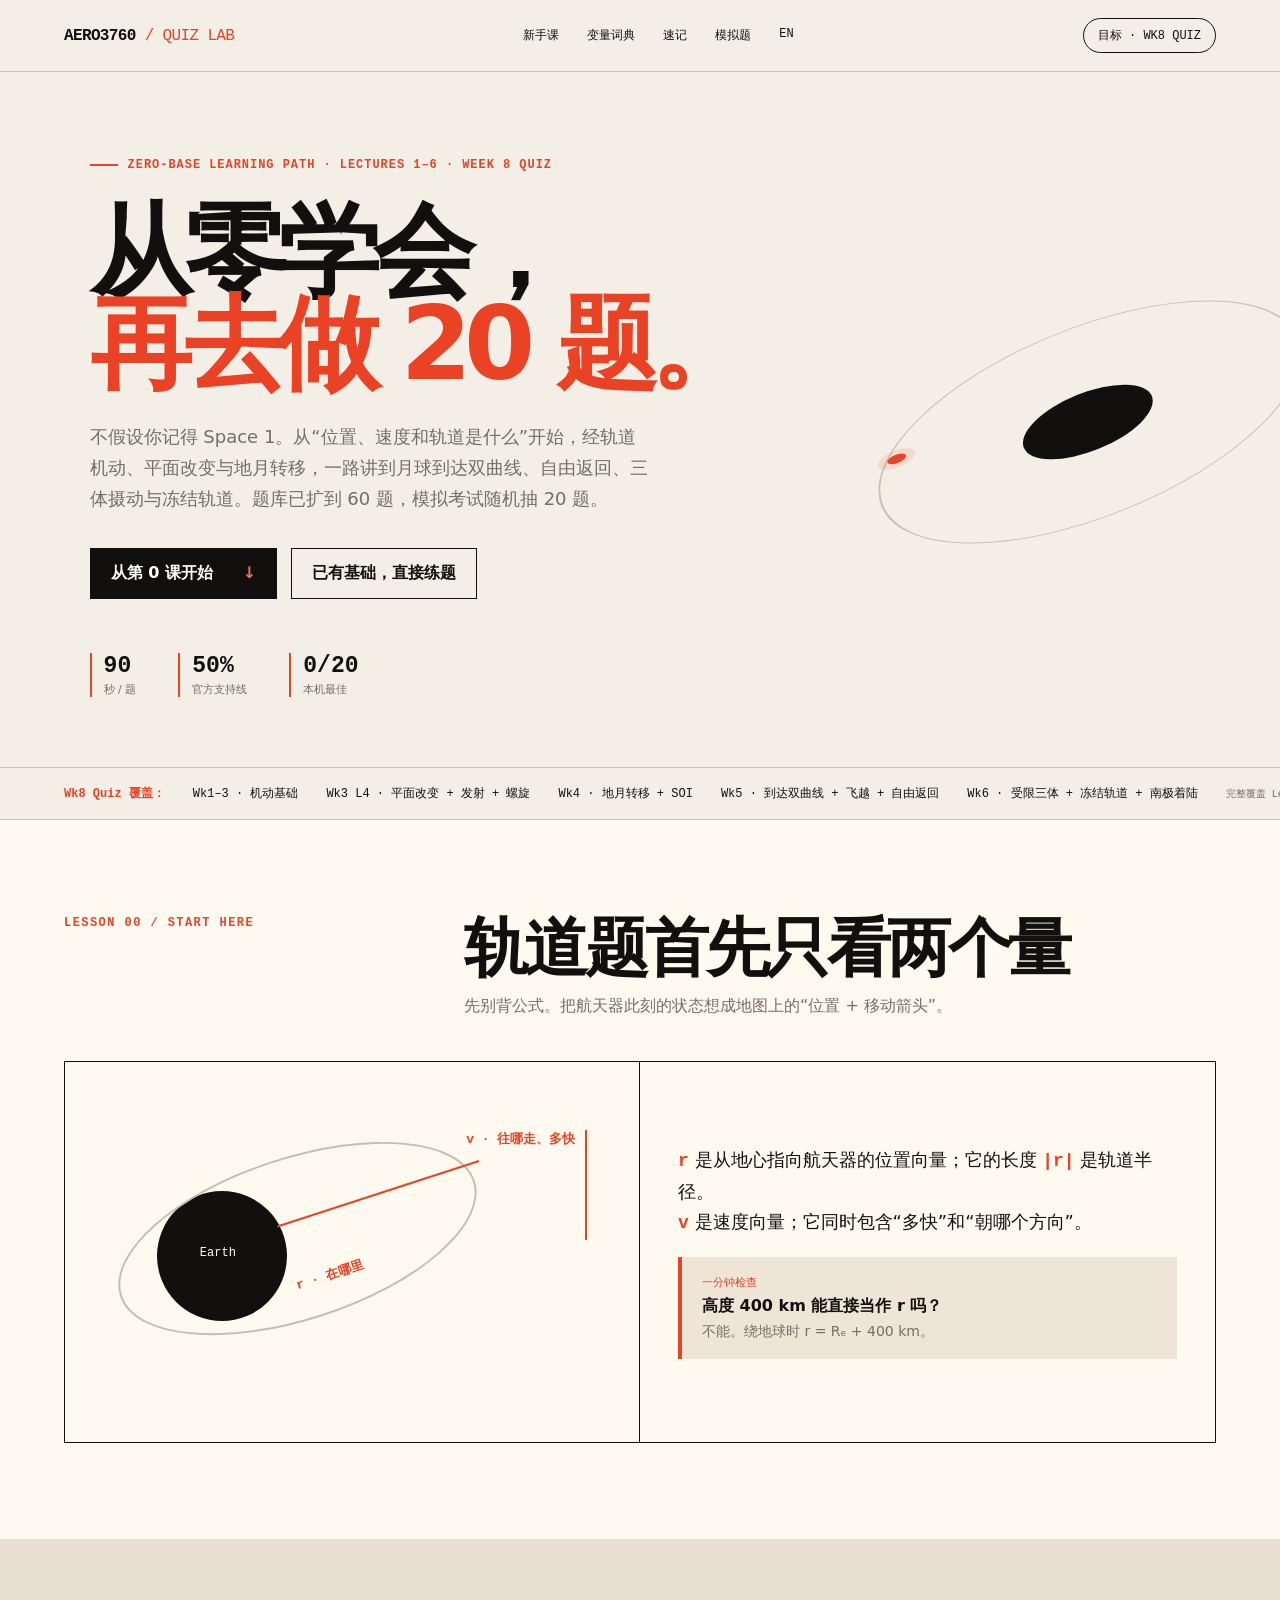
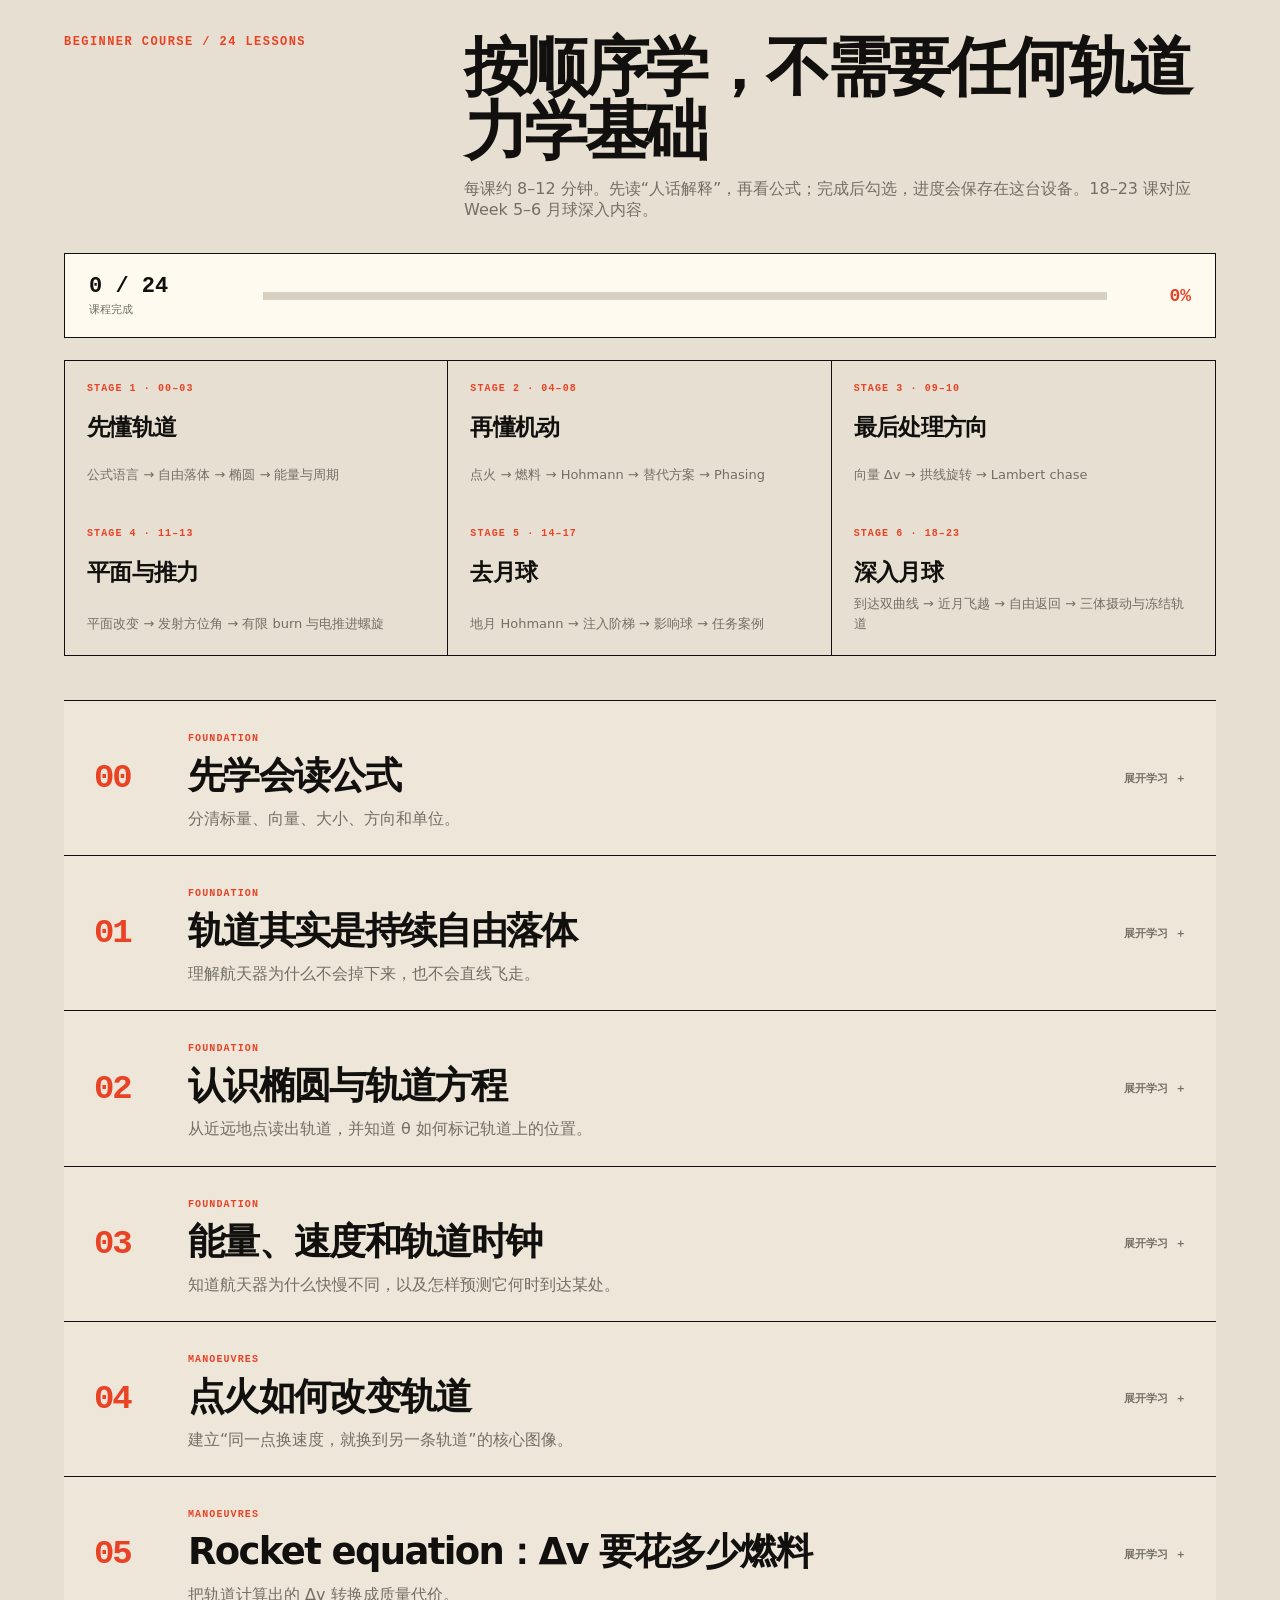
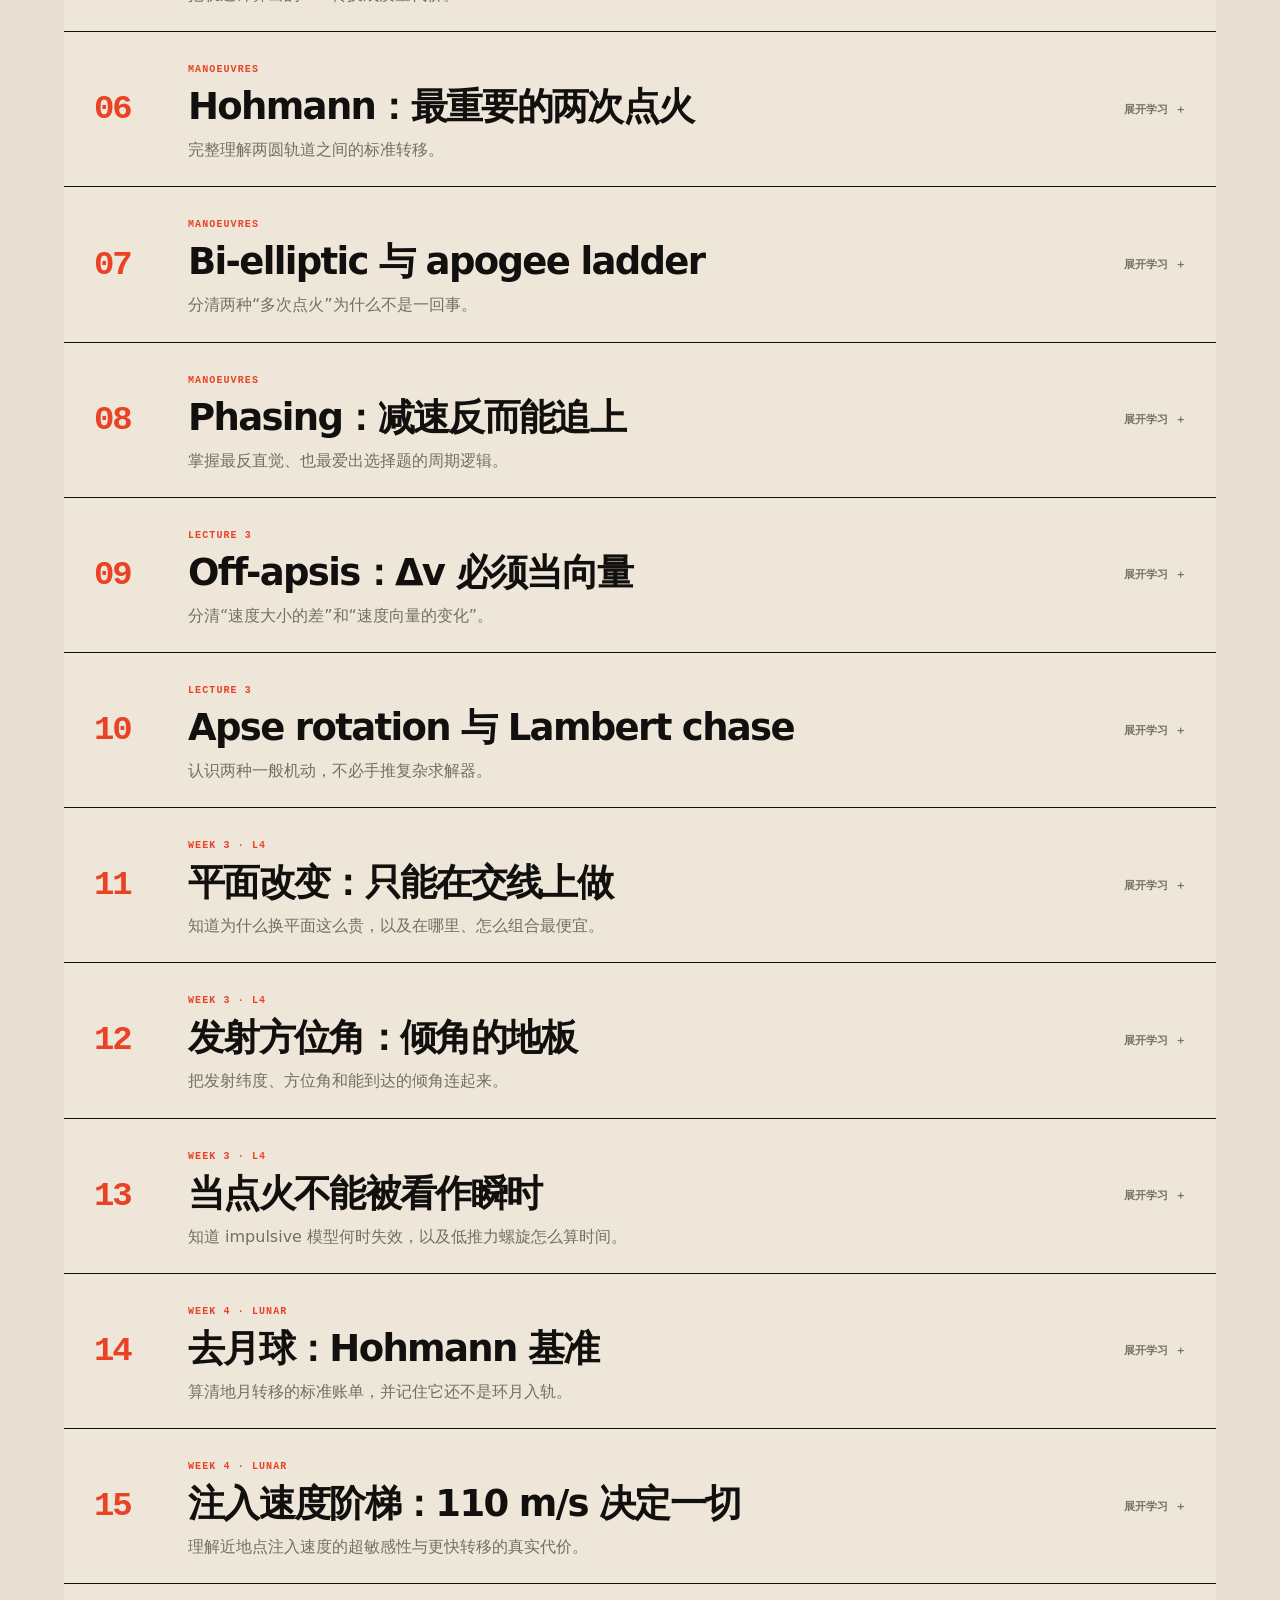
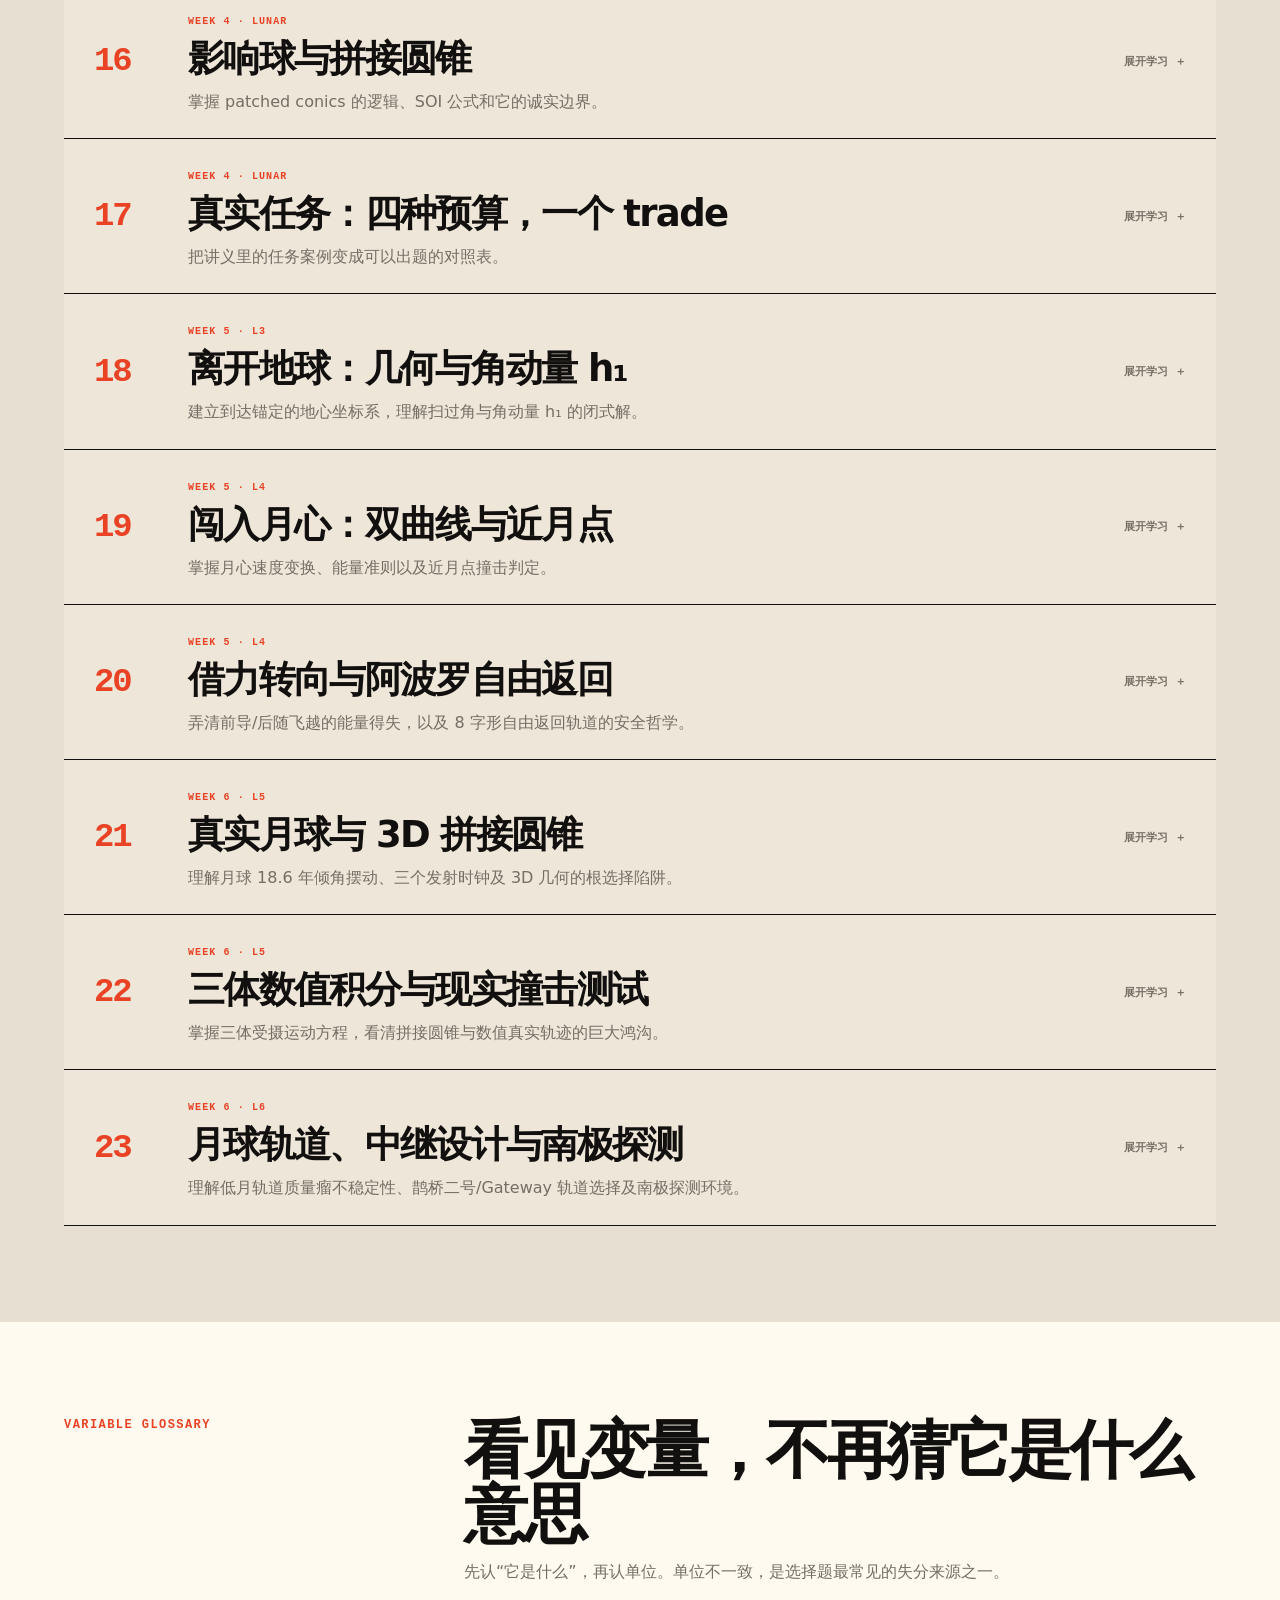
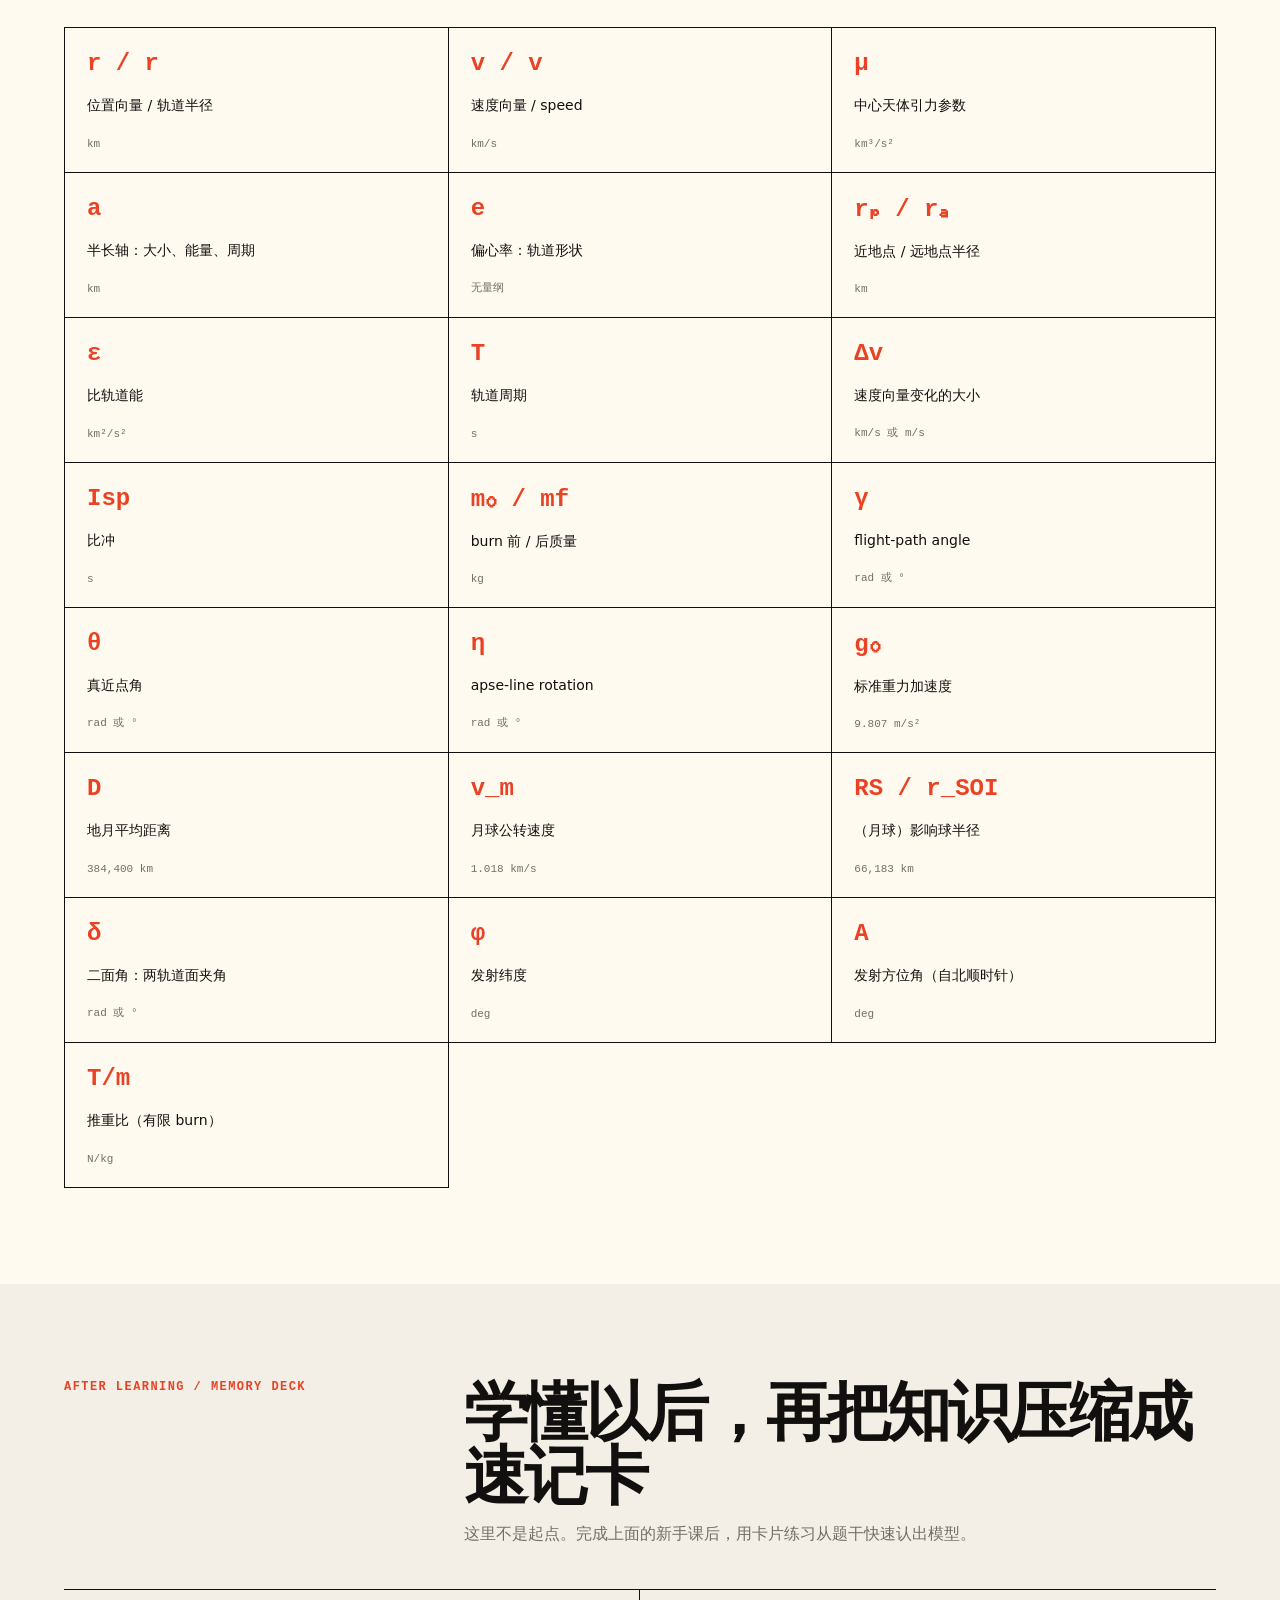
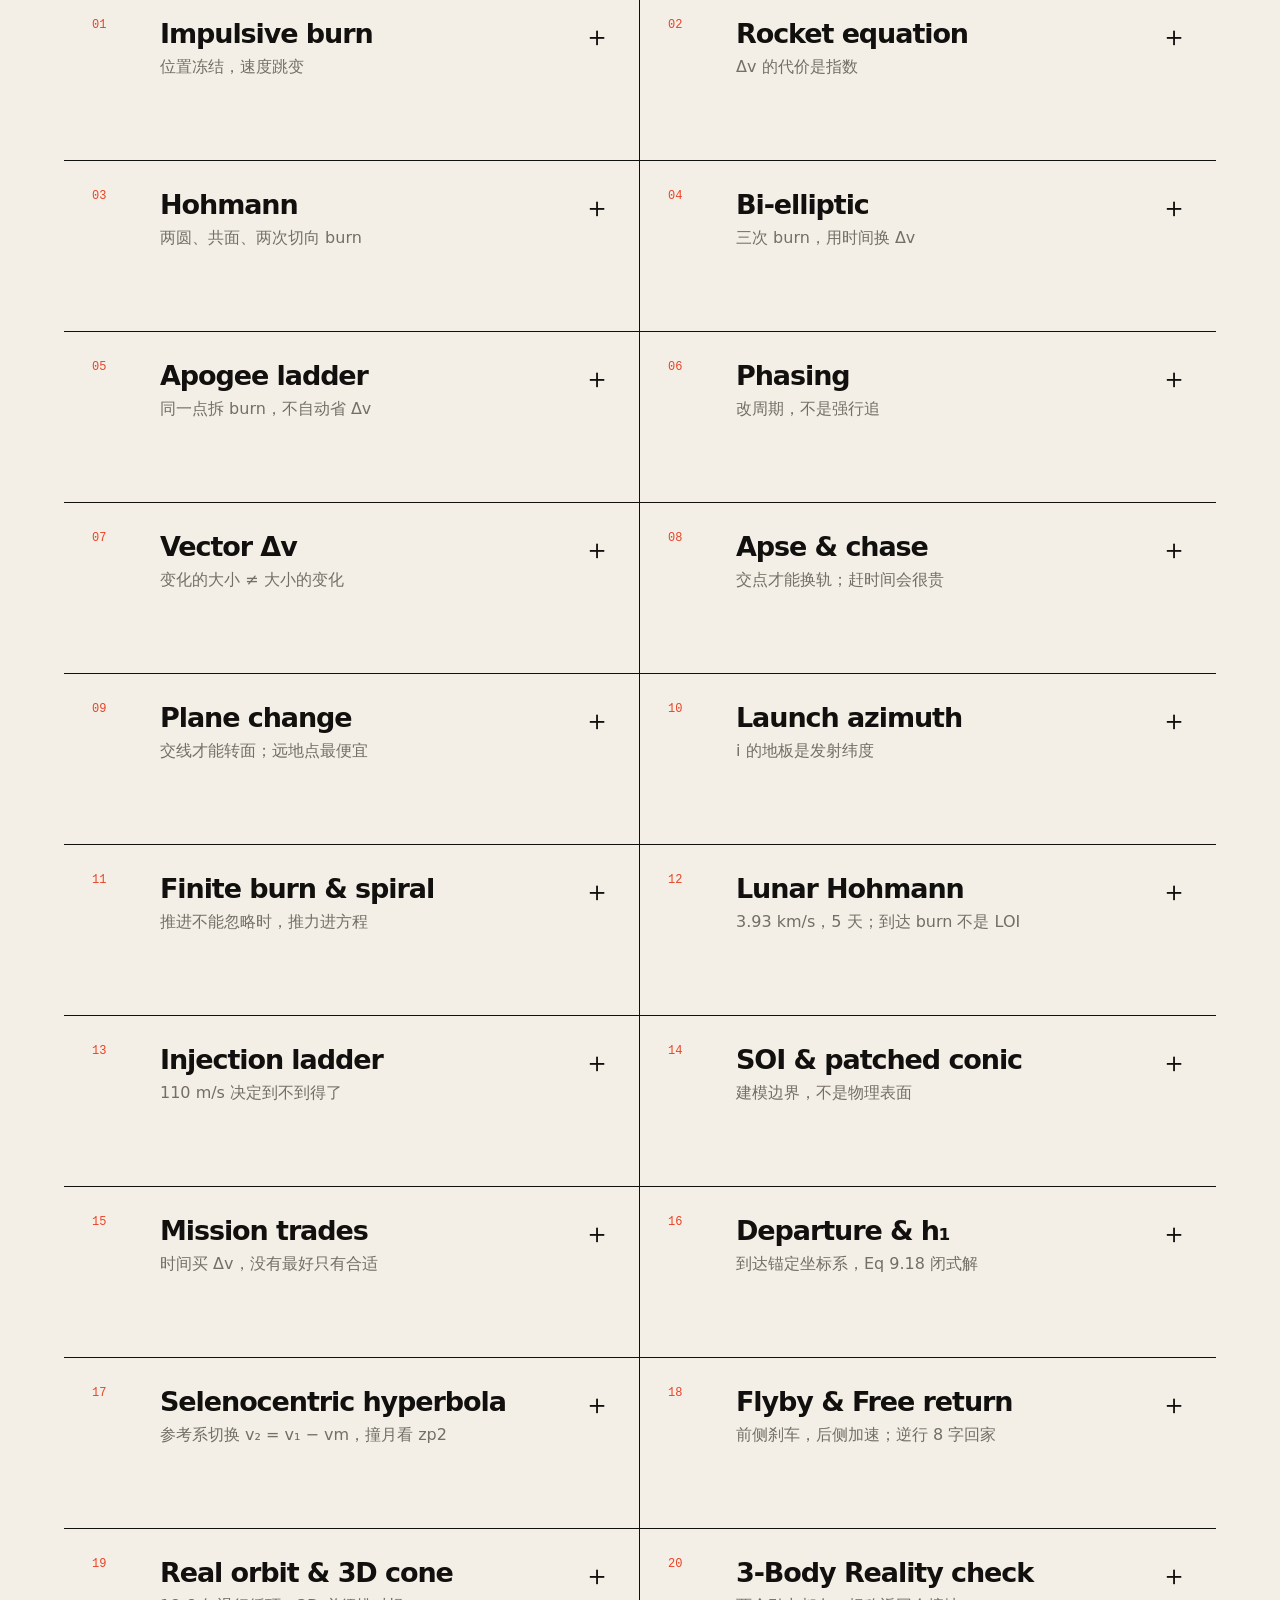
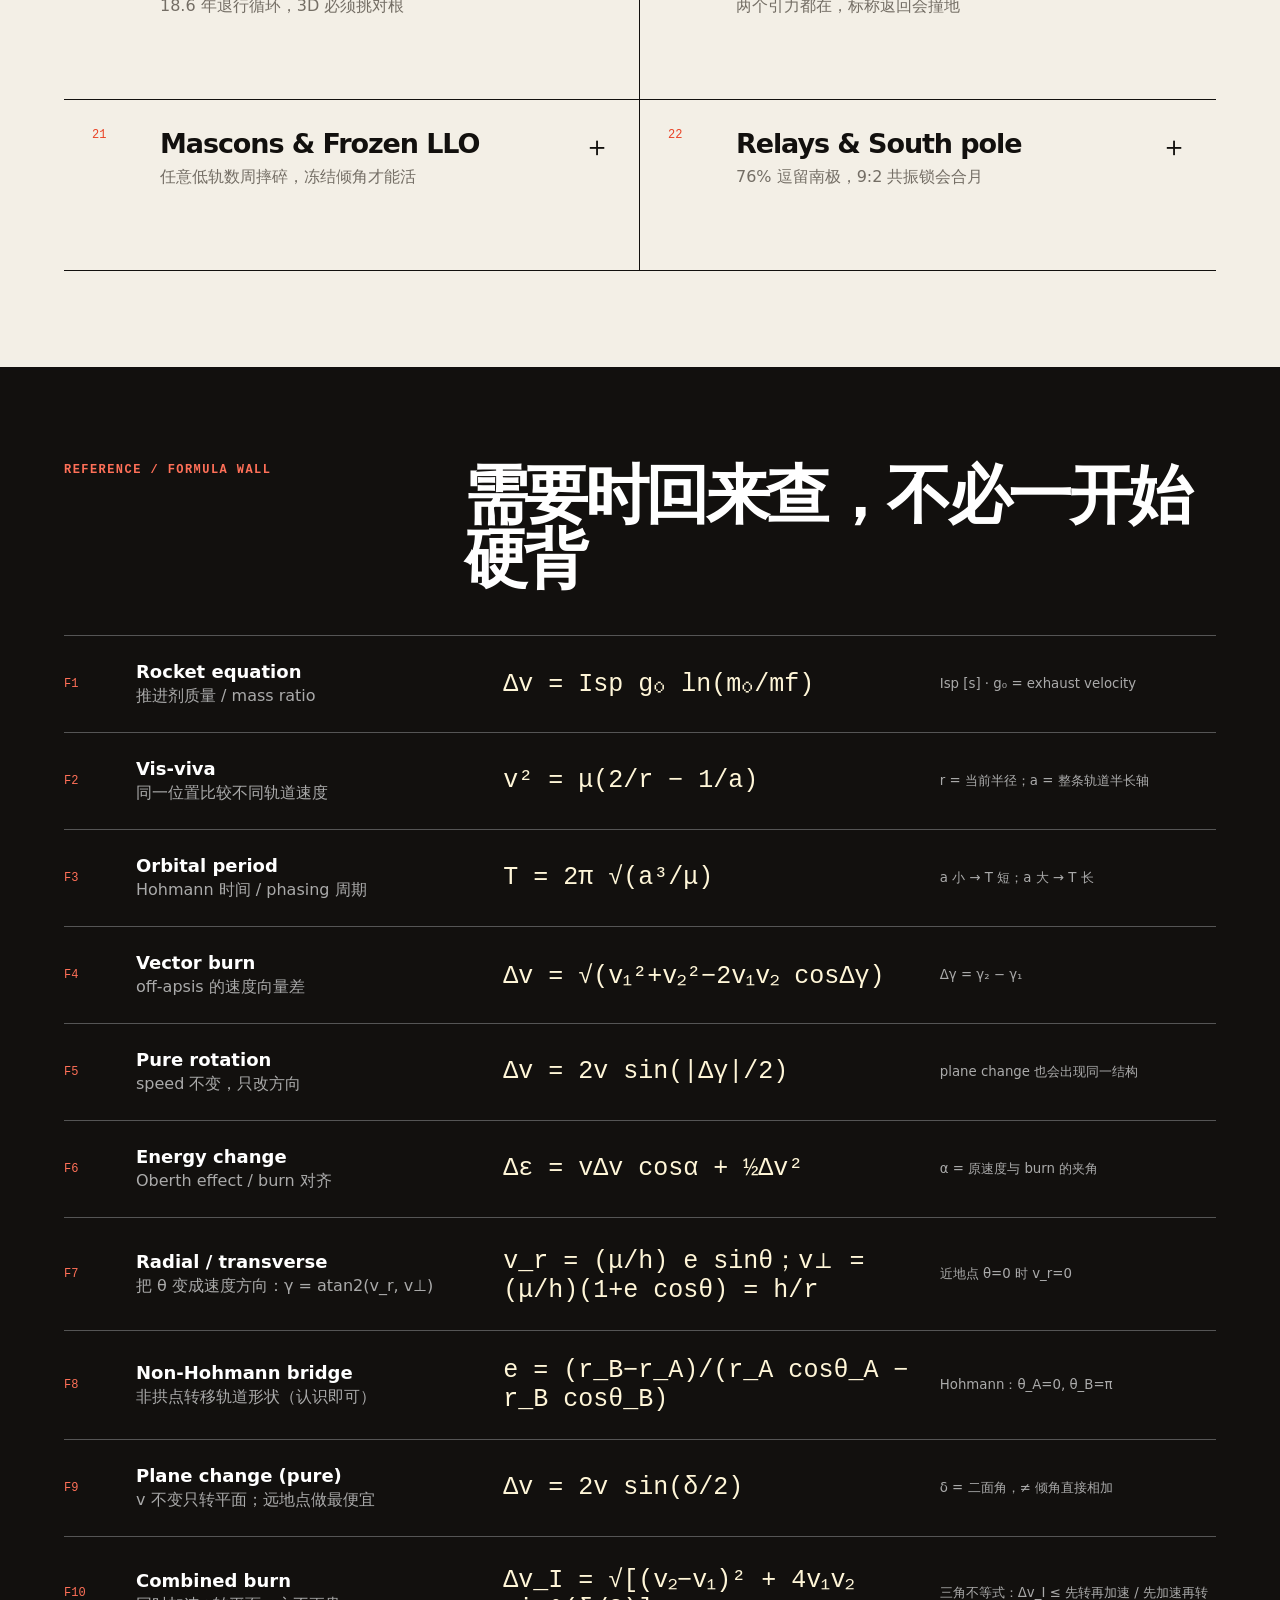
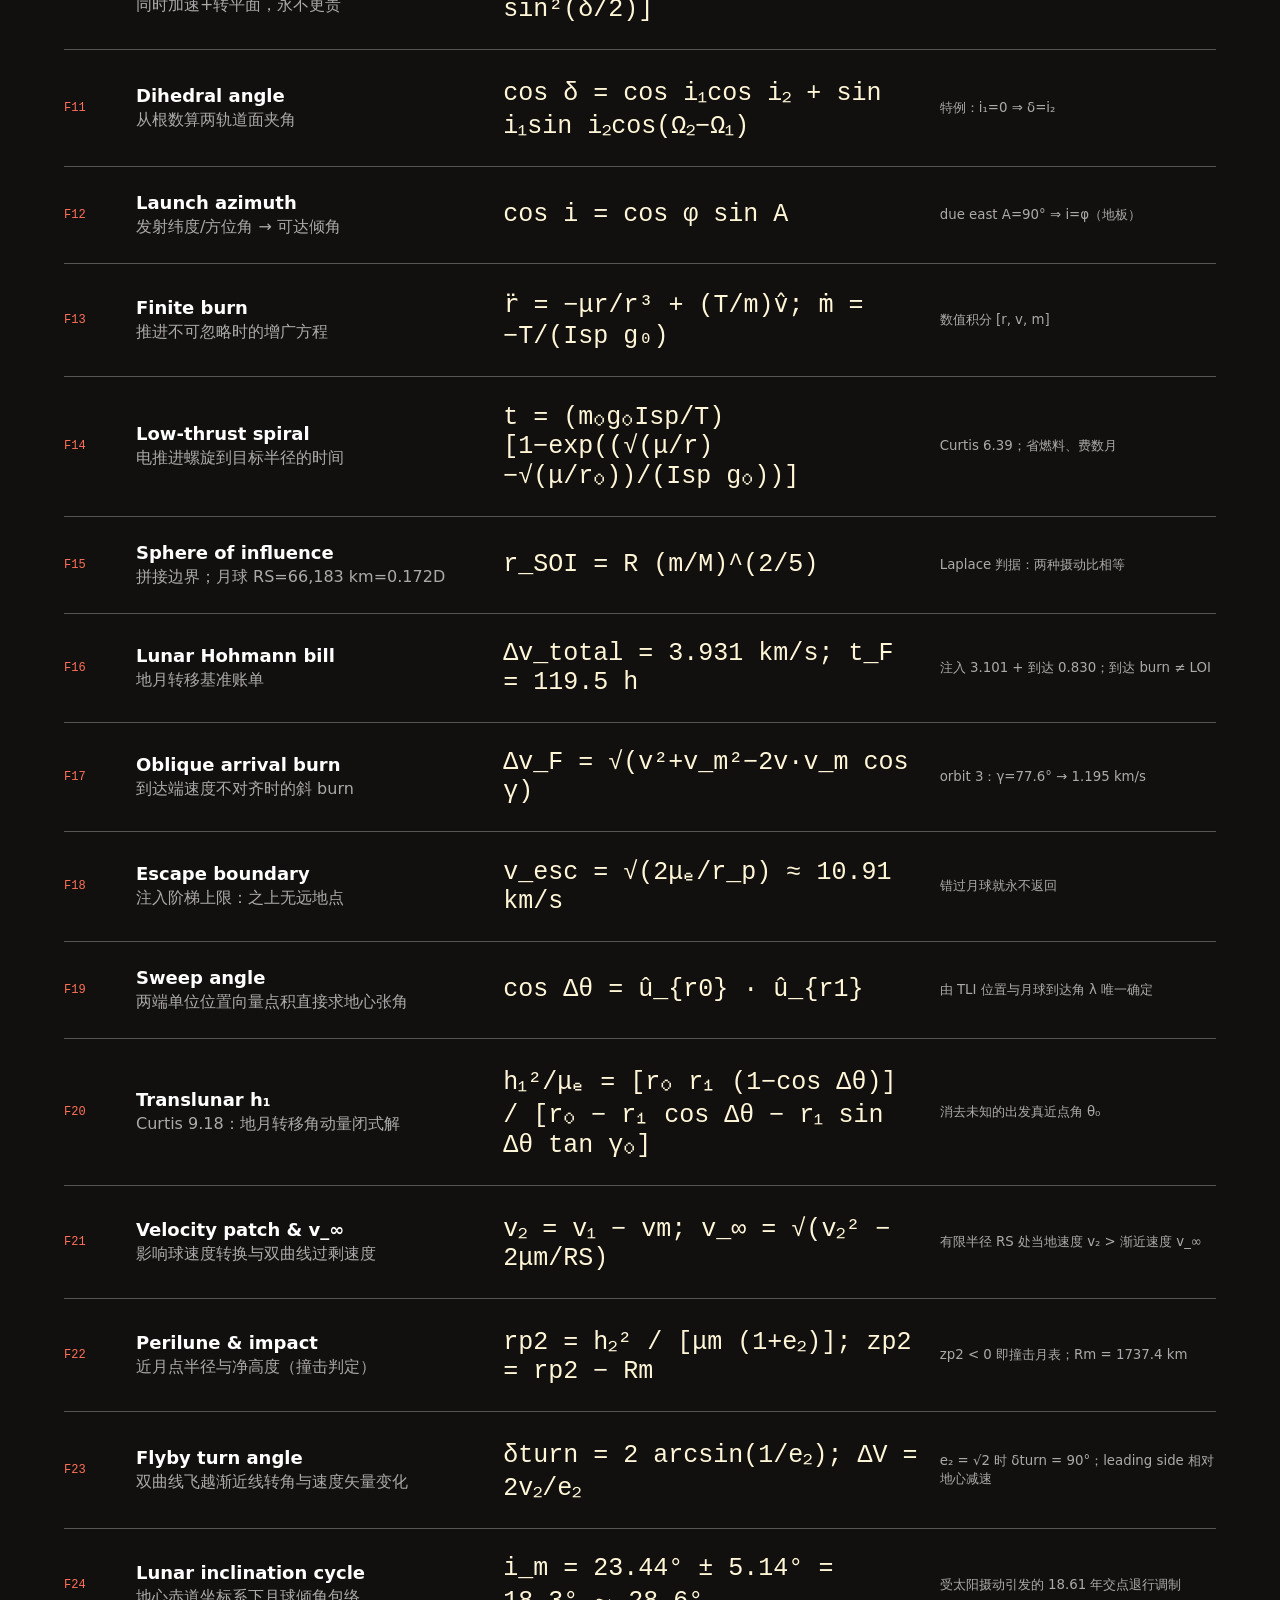
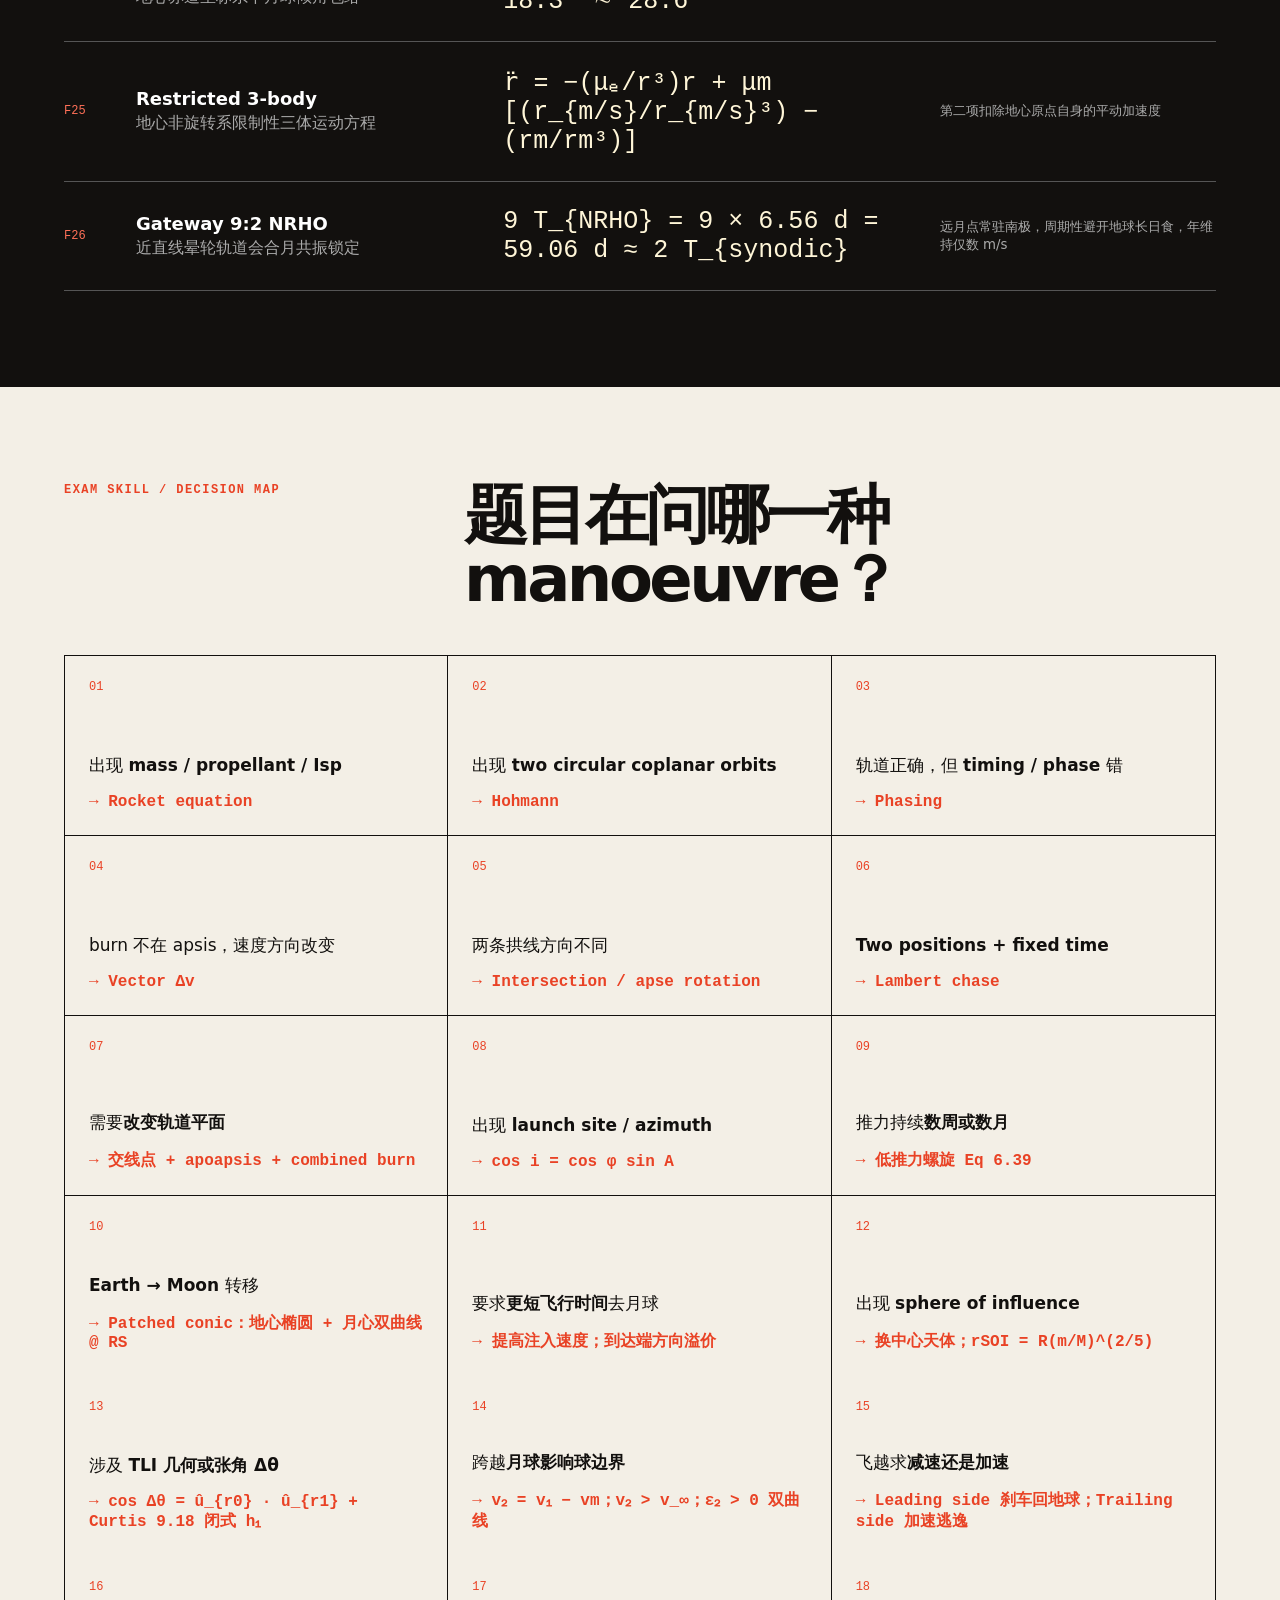
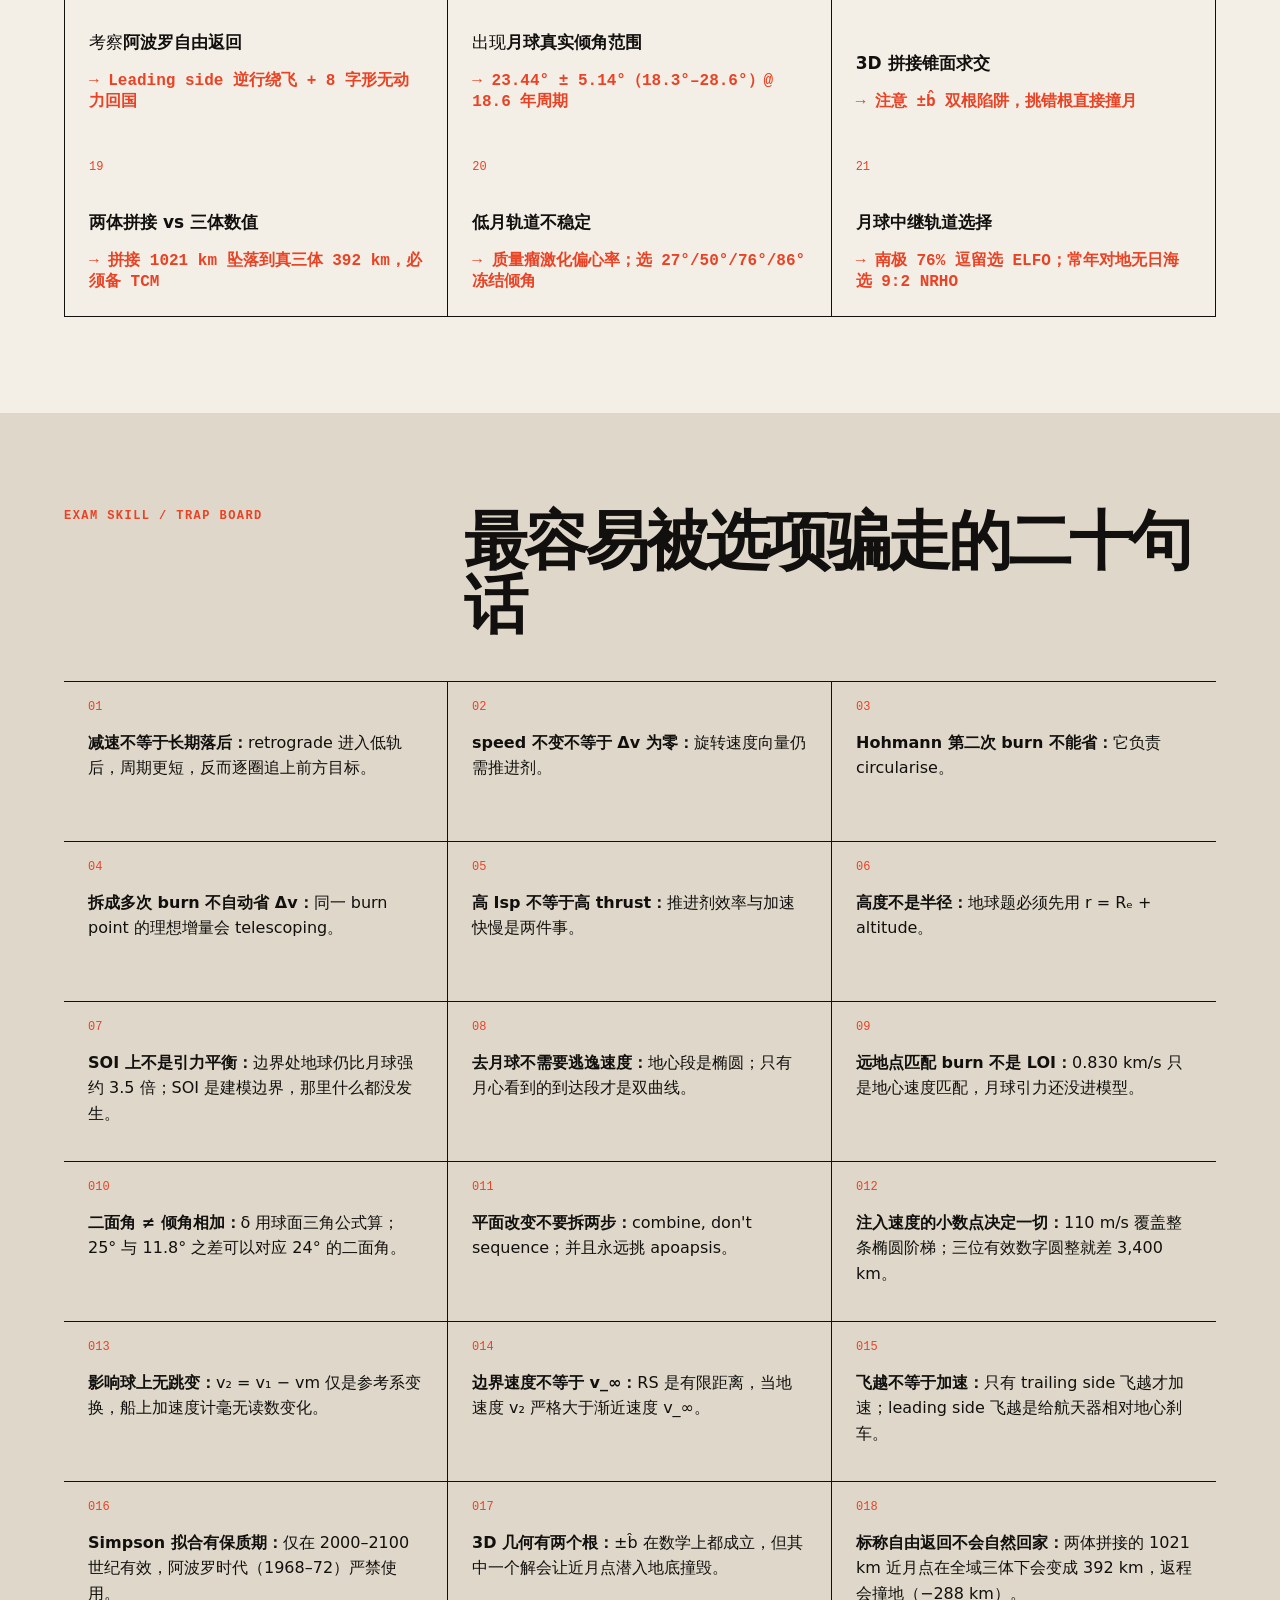
==== commit 193b0226: "Update review site to Week 6: arrival hyperbola, flybys, free-return, 3-body RK4 & frozen orbits (60" ====
--- a/docs/index.html
+++ b/docs/index.html
@@ -1,4 +1,4 @@
-﻿<!doctype html><html lang="zh-CN"><head><meta charset="utf-8"><meta name="viewport" content="width=device-width, initial-scale=1"><title>AERO3760 Quiz Lab · 从零学习 · Week 8 Quiz</title><meta name="description" content="AERO3760 Space Engineering 2 Lectures 1–6：轨道机动、平面改变、地月转移与影响球，40 题随机模拟，备战 Week 8 Quiz。"><style>*,*::before,*::after{box-sizing:border-box}html,body,h1,h2,h3,h4,p,ol,ul,li,figure{margin:0;padding:0}ol,ul{list-style:none}button{background:none;border:none;padding:0}
+﻿<!doctype html><html lang="zh-CN"><head><meta charset="utf-8"><meta name="viewport" content="width=device-width, initial-scale=1"><title>AERO3760 Quiz Lab · 从零学习 · Week 8 Quiz</title><meta name="description" content="AERO3760 Space Engineering 2 Lectures 1–6：轨道机动、平面改变、地月转移与影响球、受限三体与环月冻结轨道，60 题随机模拟，备战 Week 8 Quiz。"><style>*,*::before,*::after{box-sizing:border-box}html,body,h1,h2,h3,h4,p,ol,ul,li,figure{margin:0;padding:0}ol,ul{list-style:none}button{background:none;border:none;padding:0}
 :root{--font-geist-sans:ui-sans-serif,system-ui,-apple-system,"Segoe UI",sans-serif;--font-geist-mono:ui-monospace,SFMono-Regular,Menlo,Consolas,monospace}:root{--ink:#12100e;--paper:#f3efe6;--red:#e94225;--muted:#746e65;--line:#cfc8ba;--green:#1e7047;--cream:#fffaf0}*{box-sizing:border-box}html{scroll-behavior:smooth}body{margin:0;background:var(--paper);color:var(--ink);font-family:var(--font-geist-sans),"Microsoft YaHei",sans-serif}a{color:inherit;text-decoration:none}button{font:inherit;color:inherit}.topbar{height:72px;display:flex;align-items:center;justify-content:space-between;padding:0 5vw;border-bottom:1px solid var(--line);font-family:var(--font-geist-mono),monospace;position:sticky;top:0;background:rgba(243,239,230,.94);backdrop-filter:blur(12px);z-index:20}.brand{font-weight:800;letter-spacing:-.04em}.brand span{color:var(--red);font-weight:500}.topbar nav{display:flex;gap:28px;font-size:12px}.topbar nav a:hover{color:var(--red)}.exam-chip{border:1px solid var(--ink);border-radius:99px;padding:8px 14px;font-size:12px}.hero{min-height:680px;position:relative;overflow:hidden;padding:86px 7vw 70px;border-bottom:1px solid var(--line)}.eyebrow{color:var(--red);font-family:var(--font-geist-mono),monospace;font-size:12px;font-weight:700;letter-spacing:.08em;display:flex;gap:10px;align-items:center}.eyebrow span{width:28px;height:2px;background:var(--red)}h1{font-size:clamp(58px,8vw,122px);line-height:.9;letter-spacing:-.075em;margin:34px 0 32px;max-width:1000px}h1 em{color:var(--red);font-style:normal}.hero-copy{max-width:560px;color:var(--muted);font-size:18px;line-height:1.7}.hero-actions{display:flex;gap:14px;margin-top:34px}.primary,.secondary,.solid,.ghost{padding:14px 20px;border:1px solid var(--ink);font-weight:700;cursor:pointer;background:transparent}.primary,.solid{background:var(--ink);color:white}.primary span{margin-left:24px;color:#ff7058}.primary:hover,.solid:hover{background:var(--red);border-color:var(--red)}.secondary:hover,.ghost:hover{background:#e6dfd2}.hero-stats{display:flex;gap:42px;margin-top:54px}.hero-stats div{display:flex;flex-direction:column;border-left:2px solid var(--red);padding-left:12px}.hero-stats b{font:800 23px var(--font-geist-mono),monospace}.hero-stats span{font-size:11px;color:var(--muted);margin-top:3px}.orbit-mark{position:absolute;width:450px;height:450px;border:2px solid #c9c1b3;border-radius:50%;right:-35px;top:125px;transform:rotate(-22deg) scaleY(.42)}.orbit-mark i{position:absolute;width:20px;height:20px;border-radius:50%;background:var(--red);left:20px;top:122px;box-shadow:0 0 0 10px rgba(233,66,37,.12)}.orbit-mark b{position:absolute;width:138px;height:138px;border-radius:50%;background:var(--ink);left:152px;top:152px}.scope-strip{display:flex;gap:28px;align-items:center;padding:17px 5vw;border-bottom:1px solid var(--line);font:12px var(--font-geist-mono),monospace;overflow:auto;white-space:nowrap}.scope-strip strong{color:var(--red)}.scope-strip small{margin-left:auto;color:var(--muted)}.section{padding:96px 5vw}.section-heading{display:grid;grid-template-columns:1fr 2fr;column-gap:24px;margin-bottom:44px}.section-heading>p,.quiz-launch>p,.result>p{color:var(--red);font:700 12px var(--font-geist-mono),monospace;letter-spacing:.12em}.section-heading h2,.quiz-launch h2{font-size:clamp(36px,5vw,68px);line-height:1;letter-spacing:-.055em;margin:0}.section-heading>span{grid-column:2;color:var(--muted);margin-top:16px}.memory-grid{display:grid;grid-template-columns:1fr 1fr;border-top:1px solid var(--ink)}.memory-card{border-bottom:1px solid var(--ink)}.memory-card:nth-child(odd){border-right:1px solid var(--ink)}.memory-card summary{list-style:none;min-height:170px;padding:28px;display:grid;grid-template-columns:50px 1fr auto;gap:18px;cursor:pointer}.memory-card summary::-webkit-details-marker{display:none}.memory-card summary>span{font:12px var(--font-geist-mono),monospace;color:var(--red)}.memory-card h3{font-size:27px;letter-spacing:-.04em;margin:0 0 8px}.memory-card summary p{margin:0;color:var(--muted)}.memory-card summary>b{font-size:28px;font-weight:400;transition:.2s}.memory-card[open] summary>b{transform:rotate(45deg);color:var(--red)}.memory-card[open]{background:var(--cream)}.memory-body{padding:0 28px 30px 96px;line-height:1.65}.memory-body p{margin-top:0}.memory-body strong{display:block;color:var(--red);font-size:13px;border-left:2px solid var(--red);padding-left:12px}.formula{background:var(--ink);color:white}.section-heading.light>p{color:#ff7058}.formula-list{border-top:1px solid #555}.formula-row{display:grid;grid-template-columns:50px 1fr minmax(300px,1.2fr) minmax(200px,.8fr);gap:22px;align-items:center;padding:25px 0;border-bottom:1px solid #555}.formula-row>span{color:#ff7058;font:12px var(--font-geist-mono),monospace}.formula-row h3{margin:0 0 4px;font-size:18px}.formula-row p,.formula-row small{margin:0;color:#aaa}.formula-row code{font:500 clamp(17px,2vw,25px) var(--font-geist-mono),monospace;color:#fff6d8}.decision-grid{display:grid;grid-template-columns:repeat(3,1fr);border:1px solid var(--ink)}.decision-grid>div{min-height:180px;padding:24px;border-right:1px solid var(--ink);border-bottom:1px solid var(--ink);display:flex;flex-direction:column}.decision-grid>div:nth-child(3n){border-right:0}.decision-grid>div:nth-child(n+4){border-bottom:0}.decision-grid span{color:var(--red);font:12px var(--font-geist-mono),monospace}.decision-grid p{font-size:17px;line-height:1.55;margin:auto 0 14px}.decision-grid strong{color:var(--red);font-family:var(--font-geist-mono),monospace}.traps{background:#dfd8ca}.traps ol{counter-reset:trap;display:grid;grid-template-columns:repeat(3,1fr);padding:0;margin:0;border-top:1px solid var(--ink);list-style:none}.traps li{counter-increment:trap;min-height:160px;padding:48px 24px 24px;border-right:1px solid var(--ink);border-bottom:1px solid var(--ink);line-height:1.6;position:relative}.traps li:nth-child(3n){border-right:0}.traps li:before{content:"0" counter(trap);position:absolute;top:18px;left:24px;color:var(--red);font:12px var(--font-geist-mono),monospace}.quiz{background:var(--cream);min-height:650px}.quiz-launch{max-width:1000px;margin:auto;text-align:center}.quiz-launch h2{margin:12px 0 48px}.mode-grid{display:grid;grid-template-columns:repeat(3,1fr);gap:18px}.mode-grid button{text-align:left;border:1px solid var(--ink);background:transparent;min-height:200px;padding:28px;cursor:pointer;display:flex;flex-direction:column}.mode-grid button:hover{background:var(--ink);color:white;transform:translateY(-4px)}.mode-grid span{color:var(--red);font:12px var(--font-geist-mono),monospace}.mode-grid b{font-size:28px;margin:auto 0 8px}.mode-grid small{color:var(--muted)}.honor-note{color:var(--muted);font-size:13px;margin-top:26px}.quiz-shell,.result{max-width:980px;margin:auto}.quiz-head{display:flex;justify-content:space-between;align-items:flex-end}.quiz-head>div:first-child{display:flex;flex-direction:column}.quiz-head span{color:var(--red);font:12px var(--font-geist-mono),monospace}.quiz-head b{font:600 20px var(--font-geist-mono),monospace;margin-top:5px}.timer{font:800 30px var(--font-geist-mono),monospace}.timer.urgent{color:var(--red)}.progress{height:4px;background:#ddd3c4;margin:17px 0 50px}.progress i{display:block;height:100%;background:var(--red);transition:.25s}.question-tag{color:var(--red);font:700 11px var(--font-geist-mono),monospace;letter-spacing:.1em}.question-text{font-size:clamp(26px,4vw,45px);line-height:1.2;letter-spacing:-.045em;margin:15px 0 32px;max-width:850px}.options{display:grid;grid-template-columns:1fr 1fr;gap:10px}.options button{min-height:74px;text-align:left;border:1px solid #c6bdaf;background:white;padding:14px 18px;display:flex;align-items:center;gap:15px;cursor:pointer}.options button:hover,.options button.selected{border-color:var(--ink);box-shadow:inset 4px 0 var(--ink)}.options button.correct{border-color:var(--green);background:#e5f2e9;box-shadow:inset 4px 0 var(--green)}.options button.wrong{border-color:var(--red);background:#fde8e3;box-shadow:inset 4px 0 var(--red)}.options button>span{width:31px;height:31px;border:1px solid currentColor;border-radius:50%;display:grid;place-items:center;font:12px var(--font-geist-mono),monospace;flex:0 0 auto}.options p{margin:0}.options button>b{margin-left:auto;font-size:20px}.explanation{margin-top:14px;padding:18px 22px;border-left:4px solid}.explanation.good{background:#e5f2e9;border-color:var(--green)}.explanation.bad{background:#fde8e3;border-color:var(--red)}.explanation p{margin:7px 0}.explanation small{color:var(--red)}.quiz-controls{display:grid;grid-template-columns:1fr auto 1fr;align-items:center;margin-top:26px}.quiz-controls>span{text-align:center;color:var(--muted);font-size:12px}.quiz-controls .solid{justify-self:end}.quiz-controls .ghost{justify-self:start}.quiz-controls button:disabled{opacity:.35;cursor:not-allowed}.question-dots{display:flex;flex-wrap:wrap;gap:5px;border-top:1px solid var(--line);margin-top:30px;padding-top:20px}.question-dots button{width:34px;height:34px;border:1px solid var(--line);background:transparent;cursor:pointer;font:11px var(--font-geist-mono),monospace}.question-dots button.done{background:#ddd3c4}.question-dots button.active{border-color:var(--red);color:var(--red)}.score-line{display:grid;grid-template-columns:180px 1fr;align-items:center;gap:38px;margin:28px 0 50px}.score-ring{width:170px;height:170px;border:3px solid var(--red);border-radius:50%;display:flex;align-items:baseline;justify-content:center;padding-top:52px}.score-ring strong{font:800 58px var(--font-geist-mono),monospace}.score-ring span{font:14px var(--font-geist-mono),monospace}.score-line h2{font-size:clamp(30px,4vw,52px);letter-spacing:-.05em;margin:0 0 10px}.score-line p{color:var(--muted)}.review{border-top:1px solid var(--ink)}.review>h3{font-size:22px;margin:28px 0}.review article{display:grid;grid-template-columns:160px 1fr 1fr;gap:20px;padding:22px 0;border-top:1px solid var(--line)}.review article>span{color:var(--red);font:11px var(--font-geist-mono),monospace}.review h4{margin:0;font-size:17px}.review article p{margin:0;line-height:1.55}.review article small{grid-column:3;color:var(--muted)}.perfect{padding:30px;border:1px solid var(--green);background:#e5f2e9}.result-actions{display:flex;gap:10px;margin-top:34px;flex-wrap:wrap}footer{background:var(--red);color:white;padding:28px 5vw;display:flex;justify-content:space-between;align-items:center}footer div{display:flex;gap:18px}footer span,footer p{font-size:12px;margin:0;opacity:.8}
 @media(max-width:850px){.topbar nav{display:none}.hero{min-height:650px;padding-top:68px}.orbit-mark{opacity:.2;right:-240px}.scope-strip small{display:none}.section-heading{grid-template-columns:1fr}.section-heading h2,.section-heading>span{grid-column:1}.section-heading>p{margin-bottom:16px}.formula-row{grid-template-columns:35px 1fr}.formula-row code,.formula-row small{grid-column:2}.decision-grid,.traps ol{grid-template-columns:1fr 1fr}.decision-grid>div:nth-child(3n),.traps li:nth-child(3n){border-right:1px solid var(--ink)}.decision-grid>div:nth-child(2n),.traps li:nth-child(2n){border-right:0}.decision-grid>div:nth-child(4){border-bottom:1px solid var(--ink)}.review article{grid-template-columns:120px 1fr}.review article p,.review article small{grid-column:2}}
 @media(max-width:580px){.topbar{padding:0 20px}.brand span{display:none}.exam-chip{font-size:10px}.hero{padding:54px 24px;min-height:620px}.hero-actions{flex-direction:column;align-items:flex-start}.hero-stats{gap:20px}.hero-stats b{font-size:18px}.scope-strip{padding-left:24px}.section{padding:72px 24px}.memory-grid,.mode-grid,.options,.decision-grid,.traps ol{grid-template-columns:1fr}.memory-card:nth-child(odd){border-right:0}.formula-row{grid-template-columns:28px 1fr}.formula-row code{font-size:15px}.decision-grid>div,.decision-grid>div:nth-child(3n),.traps li,.traps li:nth-child(3n){border-right:0;border-bottom:1px solid var(--ink)}.decision-grid>div:last-child{border-bottom:0}.quiz-controls{grid-template-columns:1fr 1fr}.quiz-controls>span{display:none}.score-line{grid-template-columns:1fr}.score-ring{width:130px;height:130px;padding-top:40px}.score-ring strong{font-size:42px}.review article{grid-template-columns:1fr}.review article p,.review article small{grid-column:1}footer{align-items:flex-start;gap:20px;flex-direction:column}}
@@ -10,4 +10,4 @@
 @media(max-width:850px){.roadmap{grid-template-columns:1fr}.roadmap article{min-height:115px;border-right:0;border-bottom:1px solid var(--ink)}.roadmap article:last-child{border-bottom:0}.lesson-content{padding-left:30px}.glossary-grid{grid-template-columns:1fr 1fr}}
 @media(max-width:580px){.learning-progress{grid-template-columns:1fr auto;gap:13px}.learning-progress-track{grid-column:1/-1;grid-row:2}.learning-progress>b{grid-column:2;grid-row:1}.lesson-module>summary{grid-template-columns:48px 1fr;padding:22px 14px;gap:12px}.lesson-number{font-size:25px}.lesson-status{grid-column:2;text-align:left;margin-top:7px}.lesson-content{grid-template-columns:1fr;padding:0 14px 28px 62px}.lesson-content>*{grid-column:1!important}.lesson-terms>div{grid-template-columns:1fr}.checkpoint p{padding:17px 22px}.glossary-grid{grid-template-columns:1fr}.glossary-grid article{min-height:120px}}
 
-.lesson-content .lesson-formulas{background:var(--ink)!important;color:white}.decision-grid>div:nth-child(n+4){border-bottom:1px solid var(--ink)}.decision-grid>div:nth-child(n+10){border-bottom:0}.roadmap article:nth-child(3n){border-right:0}@media(max-width:850px){.decision-grid>div:nth-child(n+11){border-bottom:0}.decision-grid>div:nth-child(2n+11){border-right:1px solid var(--ink)}}</style></head><body><main><header class="topbar"><a class="brand" href="#top">AERO3760 <span>/ QUIZ LAB</span></a><nav aria-label="页面导航"><a href="#learn">新手课</a><a href="#glossary">变量词典</a><a href="#memory">速记</a><a href="#quiz">模拟题</a><a href="en.html">EN</a></nav><div class="exam-chip">目标 · WK8 QUIZ</div></header><section class="hero" id="top"><div class="eyebrow"><span></span> ZERO-BASE LEARNING PATH · LECTURES 1–6 · WEEK 8 QUIZ</div><h1>从零学会，<br/><em>再去做 20 题。</em></h1><p class="hero-copy">不假设你记得 Space 1。从“位置、速度和轨道是什么”开始，经轨道机动与平面改变，一路讲到地月转移与影响球。题库已扩到 40 题，模拟考试随机抽 20 题。</p><div class="hero-actions"><a class="primary" href="#start-here">从第 0 课开始 <span>↓</span></a><a class="secondary" href="#quiz">已有基础，直接练题</a></div><div class="hero-stats"><div><b>90</b><span>秒 / 题</span></div><div><b>50%</b><span>官方支持线</span></div><div><b>0<!-- -->/20</b><span>本机最佳</span></div></div><div class="orbit-mark" aria-hidden="true"><i></i><b></b></div></section><section class="scope-strip"><strong>Wk8 Quiz 覆盖：</strong><span>Wk1–3 · 机动基础</span><span>Wk3 L4 · 平面改变 + 发射 + 螺旋</span><span>Wk4 · 地月转移 + SOI</span><small>Wk5+ 讲义发布后继续更新：LOI · powered descent · terramechanics</small></section><section class="start-here-preview section" id="start-here"><div class="section-heading"><p>LESSON 00 / START HERE</p><h2>轨道题首先只看两个量</h2><span>先别背公式。把航天器此刻的状态想成地图上的“位置 + 移动箭头”。</span></div><div class="first-lesson-grid"><div class="state-visual" aria-label="位置向量和速度向量示意"><i></i><b>Earth</b><span class="r-arrow">r · 在哪里</span><span class="v-arrow">v · 往哪走、多快</span></div><div class="first-lesson-copy"><p><strong>r</strong> 是从地心指向航天器的位置向量；它的长度 <strong>|r|</strong> 是轨道半径。</p><p><strong>v</strong> 是速度向量；它同时包含“多快”和“朝哪个方向”。</p><div class="beginner-check"><small>一分钟检查</small><b>高度 400 km 能直接当作 r 吗？</b><span>不能。绕地球时 r = Rₑ + 400 km。</span></div></div></div></section><section class="course section" id="learn"><div class="section-heading course-heading"><p>BEGINNER COURSE / 18 LESSONS</p><h2>按顺序学，不需要任何轨道力学基础</h2><span>每课约 8–12 分钟。先读“人话解释”，再看公式；完成后勾选，进度会保存在这台设备。11–13 课对应 Week 3 Lecture 4，14–17 课对应 Week 4 月球轨迹。</span></div><div class="learning-progress" aria-label="已完成 0 / 18 课"><div><strong>0<!-- --> / <!-- -->18</strong><span>课程完成</span></div><div class="learning-progress-track"><i style="width:0%"></i></div><b>0<!-- -->%</b></div><div class="roadmap" aria-label="学习路线"><article><span>STAGE 1 · 00–03</span><b>先懂轨道</b><p>公式语言 → 自由落体 → 椭圆 → 能量与周期</p></article><article><span>STAGE 2 · 04–08</span><b>再懂机动</b><p>点火 → 燃料 → Hohmann → 替代方案 → Phasing</p></article><article><span>STAGE 3 · 09–10</span><b>最后处理方向</b><p>向量 Δv → 拱线旋转 → Lambert chase</p></article><article><span>STAGE 4 · 11–13</span><b>平面与推力</b><p>平面改变 → 发射方位角 → 有限 burn 与电推进螺旋</p></article><article><span>STAGE 5 · 14–17</span><b>去月球</b><p>地月 Hohmann → 注入阶梯 → 影响球 → 任务案例</p></article></div><div class="lesson-stack"><details class="lesson-module "><summary><span class="lesson-number">00</span><div><small>FOUNDATION</small><h3>先学会读公式</h3><p>分清标量、向量、大小、方向和单位。</p></div><b class="lesson-status">展开学习 ＋</b></summary><div class="lesson-content"><div class="plain-language"><span>先用人话理解</span><p>普通字母 r、v 表示只有大小的数；粗体 𝐫、𝐯 表示同时带方向的向量。</p><p>向量的长度写作 ‖𝐫‖。位置向量 𝐫 的长度就是轨道半径 r；速度向量 𝐯 的长度就是 speed v。</p><p>箭头上一个点表示对时间求导：𝐫̇ = 𝐯；两个点表示加速度：𝐫̈。</p></div><div class="lesson-formulas"><span>本课核心公式</span><article><code>r = ‖𝐫‖ = √(x²+y²+z²)</code><p>把三维位置向量变成距离；x、y、z 是三个直角坐标分量。</p></article><article><code>v = ‖𝐯‖</code><p>向量 𝐯 包含大小与方向；标量 v 只有大小。</p></article><article><code>r = Rₑ + altitude</code><p>绕地球时，半径必须从地心量起。</p></article></div><div class="lesson-terms"><span>变量与关键词</span><div><article><code>𝐫</code><p>位置向量：从中心天体指向航天器</p></article><article><code>r</code><p>位置向量 𝐫 的大小，即轨道半径</p></article><article><code>𝐯</code><p>速度向量：多快 + 往哪走</p></article><article><code>v</code><p>速度向量 𝐯 的大小，也叫 speed</p></article><article><code>x, y, z</code><p>位置向量在三个坐标轴上的分量</p></article></div></div><div class="worked-example"><span>例子</span><p>400 km 高的近地轨道并不是 r = 400 km，而是 r ≈ 6378 + 400 = 6778 km。</p></div><details class="checkpoint"><summary>先自己回答：<!-- -->速度大小相同但方向不同，两个速度向量是否相同？</summary><p>不同。向量必须同时具有相同大小和相同方向。</p></details><button class="lesson-complete ">标记为已学会</button></div></details><details class="lesson-module "><summary><span class="lesson-number">01</span><div><small>FOUNDATION</small><h3>轨道其实是持续自由落体</h3><p>理解航天器为什么不会掉下来，也不会直线飞走。</p></div><b class="lesson-status">展开学习 ＋</b></summary><div class="lesson-content"><div class="plain-language"><span>先用人话理解</span><p>地球引力一直把航天器拉向地心；与此同时，航天器有很大的横向速度。</p><p>它不断向地球下落，但地球表面也不断在它下方弯走，于是形成轨道。</p><p>二体模型暂时只保留中心天体与航天器之间的引力，忽略阻力、第三体和地球扁率。</p></div><div class="lesson-formulas"><span>本课核心公式</span><article><code>r̈ = −(μ/r³) r</code><p>加速度方向与 r 相反，因此永远指向中心。</p></article><article><code>v_c = √(μ/r)</code><p>半径 r 处的理想圆轨道速度。</p></article></div><div class="lesson-terms"><span>变量与关键词</span><div><article><code>μ</code><p>标准引力参数；地球约 398600 km³/s²</p></article><article><code>r̈</code><p>位置的二阶时间导数，即加速度</p></article><article><code>Rₑ</code><p>地球半径，课程取约 6378 km</p></article><article><code>v_c</code><p>圆轨道速度</p></article></div></div><div class="worked-example"><span>例子</span><p>半径越大的圆轨道，v_c 越小。高轨卫星的瞬时速度比低轨卫星慢。</p></div><details class="checkpoint"><summary>先自己回答：<!-- -->轨道上的宇航员没有重力吗？</summary><p>不是。他们仍受强烈引力，只是飞船和人一起自由落体，所以表现为失重。</p></details><button class="lesson-complete ">标记为已学会</button></div></details><details class="lesson-module "><summary><span class="lesson-number">02</span><div><small>FOUNDATION</small><h3>认识椭圆与轨道方程</h3><p>从近远地点读出轨道，并知道 θ 如何标记轨道上的位置。</p></div><b class="lesson-status">展开学习 ＋</b></summary><div class="lesson-content"><div class="plain-language"><span>先用人话理解</span><p>中心天体位于椭圆的一个焦点，不在椭圆中心。近地点 periapsis 是最小半径 rₚ；远地点 apoapsis 是最大半径 rₐ。</p><p>半长轴 a 表示轨道整体大小；偏心率 e 表示轨道有多扁。圆轨道 e=0。</p><p>True anomaly θ 从 periapsis 沿运动方向量起：近地点 θ=0，远地点 θ=π。轨道方程把角位置 θ 变成半径 r。</p><p>比角动量向量 𝐡=𝐫×𝐯 垂直于轨道平面；在二体模型中保持不变。</p></div><div class="lesson-formulas"><span>本课核心公式</span><article><code>a = (rₚ+rₐ)/2</code><p>近远地点半径的平均值。</p></article><article><code>e = (rₐ−rₚ)/(rₐ+rₚ)</code><p>0 为圆；0&lt;e&lt;1 为椭圆。</p></article><article><code>rₚ=a(1−e),  rₐ=a(1+e)</code><p>已知 a、e 时反求两个 apses。</p></article><article><code>𝐡 = 𝐫 × 𝐯;  h = ‖𝐡‖</code><p>叉乘得到比角动量向量；h 的单位是 km²/s。</p></article><article><code>p = h²/μ = a(1−e²)</code><p>p 是半通径，把角动量与椭圆几何连起来。</p></article><article><code>r(θ) = p/(1+e cosθ)</code><p>Orbit equation：给定 θ，求航天器离中心多远。</p></article></div><div class="lesson-terms"><span>变量与关键词</span><div><article><code>a</code><p>半长轴：轨道大小</p></article><article><code>e</code><p>偏心率：轨道形状</p></article><article><code>rₚ / rₐ</code><p>近地点 / 远地点半径</p></article><article><code>𝐡 / h</code><p>比角动量向量 / 它的大小</p></article><article><code>p</code><p>半通径 semilatus rectum</p></article><article><code>θ</code><p>true anomaly：从近地点量起的角</p></article></div></div><div class="worked-example"><span>例子</span><p>若地球轨道高度为 400 × 1000 km，先得 rₚ=6778、rₐ=7378 km，再得 a=7078 km、e≈0.042。若要找任意 θ 的半径，再使用 orbit equation。</p></div><details class="checkpoint"><summary>先自己回答：<!-- -->θ=π 对应椭圆轨道的什么位置？</summary><p>Apoapsis（远地点）。因为 θ 从 periapsis 起算，π rad 就是转过 180°。</p></details><button class="lesson-complete ">标记为已学会</button></div></details><details class="lesson-module "><summary><span class="lesson-number">03</span><div><small>FOUNDATION</small><h3>能量、速度和轨道时钟</h3><p>知道航天器为什么快慢不同，以及怎样预测它何时到达某处。</p></div><b class="lesson-status">展开学习 ＋</b></summary><div class="lesson-content"><div class="plain-language"><span>先用人话理解</span><p>轨道能量由动能与引力势能组成；理想二体运动中总和守恒。椭圆在近地点最快、远地点最慢。</p><p>Vis-viva 只给 speed，不给速度方向。轨道周期 T 只由半长轴 a 和 μ 决定。</p><p>椭圆上 true anomaly θ 不会匀速增加。为了计时，我们用会匀速增长的 mean anomaly M，再通过 Kepler equation 找 eccentric anomaly E。</p><p>只有圆轨道 e=0 时，才可把角位置简单写成 θ=nt。</p></div><div class="lesson-formulas"><span>本课核心公式</span><article><code>ε = v²/2 − μ/r = −μ/(2a)</code><p>比轨道能只由半长轴 a 决定。</p></article><article><code>v² = μ(2/r − 1/a)</code><p>Vis-viva：已知当前位置 r 和轨道 a 求 speed。</p></article><article><code>T = 2π√(a³/μ)</code><p>Kepler 第三定律：轨道越大，周期越长。</p></article><article><code>n = √(μ/a³) = 2π/T</code><p>Mean motion：平均每秒走过多少弧度。</p></article><article><code>M = n(t−τ)</code><p>Mean anomaly M 随时间均匀增长；τ 是上次经过近地点的时刻。</p></article><article><code>M = E − e sinE</code><p>Kepler equation；通常数值求解 E，再转换为真实位置 θ。</p></article></div><div class="lesson-terms"><span>变量与关键词</span><div><article><code>ε</code><p>比轨道能，单位 km²/s²</p></article><article><code>T</code><p>一整圈所需时间</p></article><article><code>n</code><p>mean motion，单位 rad/s</p></article><article><code>M</code><p>mean anomaly，均匀运行的轨道时钟角</p></article><article><code>E</code><p>eccentric anomaly，计算椭圆位置的辅助角</p></article><article><code>τ</code><p>最近一次经过 periapsis 的时间</p></article><article><code>t</code><p>当前时间</p></article></div></div><div class="worked-example"><span>例子</span><p>同一条椭圆上 a 固定。到近地点时 r 变小，vis-viva 中 2/r 变大，所以 v 变大；也正因为快慢变化，θ 不能当作均匀时钟。</p></div><details class="checkpoint"><summary>先自己回答：<!-- -->椭圆轨道飞完四分之一周期时，θ 一定等于 90° 吗？</summary><p>不一定。均匀增加的是 M，不是 θ；只有圆轨道才可直接按时间比例换 θ。</p></details><button class="lesson-complete ">标记为已学会</button></div></details><details class="lesson-module "><summary><span class="lesson-number">04</span><div><small>MANOEUVRES</small><h3>点火如何改变轨道</h3><p>建立“同一点换速度，就换到另一条轨道”的核心图像。</p></div><b class="lesson-status">展开学习 ＋</b></summary><div class="lesson-content"><div class="plain-language"><span>先用人话理解</span><p>Impulsive burn 假设点火极短：位置来不及变化，但速度立即改变。</p><p>Prograde 沿运动方向加速，通常提高能量；retrograde 反向减速，通常降低能量。</p><p>Radial burn 沿地心向外或向内，会明显改变速度方向，并常常旋转拱线。</p></div><div class="lesson-formulas"><span>本课核心公式</span><article><code>r⁺ = r⁻</code><p>点火前后是同一个空间位置；上标 −/＋ 分别表示点火前/后。</p></article><article><code>v⁺ = v⁻ + Δv</code><p>新速度向量 = 旧速度向量 + 点火产生的速度变化向量。</p></article><article><code>Δε = v Δv cosα + ½Δv²</code><p>α 是 v 与 Δv 的夹角；对齐且在高速处点火，改变能量最有效。</p></article></div><div class="lesson-terms"><span>变量与关键词</span><div><article><code>Δv</code><p>速度向量的变化，也是机动成本货币</p></article><article><code>α</code><p>原速度 v 与 burn 向量 Δv 的夹角</p></article><article><code>prograde</code><p>沿当前速度方向</p></article><article><code>retrograde</code><p>与当前速度反向</p></article><article><code>radial</code><p>沿当地竖直方向</p></article></div></div><div class="worked-example"><span>例子</span><p>在圆轨道做一次 prograde burn：当前位置仍相同，但 speed 已高于圆轨道所需，于是它成为新椭圆的近地点。</p></div><details class="checkpoint"><summary>先自己回答：<!-- -->一次 impulsive burn 会让位置 r 瞬间跳到别处吗？</summary><p>不会。模型中位置连续不变，只有速度跳变。</p></details><button class="lesson-complete ">标记为已学会</button></div></details><details class="lesson-module "><summary><span class="lesson-number">05</span><div><small>MANOEUVRES</small><h3>Rocket equation：Δv 要花多少燃料</h3><p>把轨道计算出的 Δv 转换成质量代价。</p></div><b class="lesson-status">展开学习 ＋</b></summary><div class="lesson-content"><div class="plain-language"><span>先用人话理解</span><p>轨道力学先告诉你需要多少 Δv；rocket equation 再告诉你为此要带多少推进剂。</p><p>质量代价是指数关系，所以多一点 Δv 可能需要很多额外燃料。</p><p>Isp 衡量推进剂效率。它的单位虽然是 seconds，却不是发动机工作时间；高 Isp 也不代表 thrust 大。</p></div><div class="lesson-formulas"><span>本课核心公式</span><article><code>vₑ = Isp g₀</code><p>有效排气速度 = 比冲 × 标准重力。</p></article><article><code>Δv = vₑ ln(m₀/mf) = Isp g₀ ln(m₀/mf)</code><p>Ideal rocket equation；ln 是自然对数。</p></article><article><code>m₀/mf = exp[Δv/(Isp g₀)]</code><p>直接看出质量比随 Δv 指数增长。</p></article><article><code>m_prop = m₀ − mf</code><p>推进剂质量 = burn 前总质量 − burn 后总质量。</p></article></div><div class="lesson-terms"><span>变量与关键词</span><div><article><code>Isp</code><p>比冲，单位 s；不是 burn duration</p></article><article><code>vₑ</code><p>有效排气速度，单位 m/s</p></article><article><code>g₀</code><p>标准重力 9.807 m/s²</p></article><article><code>m₀</code><p>点火前总质量</p></article><article><code>mf</code><p>点火后质量</p></article><article><code>m_prop</code><p>此次 burn 消耗的推进剂质量</p></article><article><code>ln / exp</code><p>互为反函数的自然对数与指数函数</p></article></div></div><div class="worked-example"><span>例子</span><p>Isp=300 s、Δv=1000 m/s 时，mf/m₀≈e⁻⁰·³⁴≈0.712；理想情况下约 28.8% 初始质量被消耗。</p></div><details class="checkpoint"><summary>先自己回答：<!-- -->Isp=300 s 是否表示发动机只能工作 300 秒？</summary><p>不是。Isp 是推进剂效率指标；这里的 seconds 来自定义方式，不是 burn duration。</p></details><button class="lesson-complete ">标记为已学会</button></div></details><details class="lesson-module "><summary><span class="lesson-number">06</span><div><small>MANOEUVRES</small><h3>Hohmann：最重要的两次点火</h3><p>完整理解两圆轨道之间的标准转移。</p></div><b class="lesson-status">展开学习 ＋</b></summary><div class="lesson-content"><div class="plain-language"><span>先用人话理解</span><p>Hohmann 的最优性有严格前提：两条同心、共面圆轨道，两次切向 impulsive burns；转移椭圆与两个圆相切。</p><p>向外转移是 prograde + prograde；向内转移是 retrograde + retrograde。第二次 burn 负责 circularise，不能省。</p><p>理想二体模型中，同一路径正向与反向的总 Δv 相同；“返回有 gravity help 所以更便宜”是陷阱。</p></div><div class="lesson-formulas"><span>本课核心公式</span><article><code>a_t = (r₁+r₂)/2</code><p>转移椭圆半长轴。</p></article><article><code>Δv₁ = v_t(r₁) − v_c(r₁)</code><p>向外转移的第一次 burn：同一位置的两种 speed 相减。</p></article><article><code>Δv₂ = v_c(r₂) − v_t(r₂)</code><p>第二次 burn 负责 circularise。</p></article><article><code>Δv_H = |Δv₁| + |Δv₂|</code><p>总成本是每次 burn 大小之和，不能让正负号互相抵消。</p></article><article><code>t_H = π√(a_t³/μ)</code><p>只飞转移椭圆半圈。</p></article></div><div class="lesson-terms"><span>变量与关键词</span><div><article><code>r₁</code><p>初始圆轨道半径</p></article><article><code>r₂</code><p>目标圆轨道半径</p></article><article><code>a_t</code><p>transfer ellipse 半长轴</p></article><article><code>v_c</code><p>该半径处的圆轨道 speed</p></article><article><code>v_t</code><p>该半径处的转移轨道 speed</p></article><article><code>Δv_H</code><p>两次 burn 大小之和</p></article><article><code>t_H</code><p>Hohmann 飞行时间</p></article></div></div><div class="worked-example"><span>例子</span><p>解题顺序固定：求 a_t → 用 circular speed 求两圆速度 → 用 vis-viva 求转移椭圆两端速度 → 同一点速度相减。向内转移只需反转过程和 burn 方向。</p></div><details class="checkpoint"><summary>先自己回答：<!-- -->向内 Hohmann 的两次 burn 是什么方向？</summary><p>两次都是 retrograde：第一次降低近地点，第二次在内轨道半径处减速并圆化。</p></details><button class="lesson-complete ">标记为已学会</button></div></details><details class="lesson-module "><summary><span class="lesson-number">07</span><div><small>MANOEUVRES</small><h3>Bi-elliptic 与 apogee ladder</h3><p>分清两种“多次点火”为什么不是一回事。</p></div><b class="lesson-status">展开学习 ＋</b></summary><div class="lesson-content"><div class="plain-language"><span>先用人话理解</span><p>Bi-elliptic 有三次 burn，并故意把中间 apoapsis 推得很远，利用那里的低速完成便宜的改变，但往往需要极长时间。</p><p>记住完整阈值：r₂/r₁&lt;11.94 时 Hohmann 始终更省；11.94–15.58 时取决于中间远地点 r_b；&gt;15.58 时足够大的 r_b 可让 bi-elliptic 更省。</p><p>Apogee ladder 则是在同一个 periapsis 分多圈逐步点火；理想总 Δv 不因拆分自动减少。</p></div><div class="lesson-terms"><span>变量与关键词</span><div><article><code>r₂/r₁</code><p>目标与初始圆轨道半径比</p></article><article><code>r_b</code><p>bi-elliptic 的中间超高远地点</p></article><article><code>telescoping</code><p>同一点的多个速度差相互抵消</p></article><article><code>coast time</code><p>不点火、沿轨道飞行的时间</p></article><article><code>trade-off</code><p>燃料、时间、发动机和风险之间取舍</p></article></div></div><div class="worked-example"><span>例子</span><p>小型发动机无法一次完成大 burn 时，可用 apogee ladder；这主要解决单次 thrust 能力，不是魔法般节省 Δv。</p></div><details class="checkpoint"><summary>先自己回答：<!-- -->当 r₂/r₁=13 时，能只凭半径比断定 Hohmann 最优吗？</summary><p>不能。13 位于 11.94–15.58 的中间区，结果还取决于 bi-elliptic 的 r_b。</p></details><button class="lesson-complete ">标记为已学会</button></div></details><details class="lesson-module "><summary><span class="lesson-number">08</span><div><small>MANOEUVRES</small><h3>Phasing：减速反而能追上</h3><p>掌握最反直觉、也最爱出选择题的周期逻辑。</p></div><b class="lesson-status">展开学习 ＋</b></summary><div class="lesson-content"><div class="plain-language"><span>先用人话理解</span><p>Phasing 用于轨道正确但相对位置错误。先预测目标何时回到会合点，再暂时改变 chaser 的周期，让相位逐圈积累。</p><p>目标在前方：在共同 burn point 做 retrograde burn，瞬时 speed 先降低并进入较小轨道；较小 a 对应较短周期，所以它更早完成一圈，长期逐圈追上。</p><p>完成相位变化后，需要第二次 burn 回到原轨道并匹配速度。</p></div><div class="lesson-formulas"><span>本课核心公式</span><article><code>T = 2π√(a³/μ)</code><p>所有 phasing 判断都来自 a 与 T 的单调关系。</p></article><article><code>a_phase = [μ(T_phase/2π)²]^(1/3)</code><p>由所需 phasing 时间反求临时轨道大小。</p></article></div><div class="lesson-terms"><span>变量与关键词</span><div><article><code>phase</code><p>同一轨道上的相对角位置</p></article><article><code>chaser</code><p>主动追赶的航天器</p></article><article><code>target</code><p>被追赶目标</p></article><article><code>T_phase</code><p>临时 phasing orbit 的周期</p></article><article><code>a_phase</code><p>临时 phasing orbit 的半长轴</p></article></div></div><div class="worked-example"><span>例子</span><p>“减速后立刻变快”是错误说法。正确链条是：burn 点瞬时减速 → 进入更小 a 的轨道 → 周期变短 → 更早回到会合点。</p></div><details class="checkpoint"><summary>先自己回答：<!-- -->要求用更少圈完成相同相位变化，Δv 通常变大还是变小？</summary><p>变大。更短时间需要更大的周期差，因此需要更强的机动。</p></details><button class="lesson-complete ">标记为已学会</button></div></details><details class="lesson-module "><summary><span class="lesson-number">09</span><div><small>LECTURE 3</small><h3>Off-apsis：Δv 必须当向量</h3><p>分清“速度大小的差”和“速度向量的变化”。</p></div><b class="lesson-status">展开学习 ＋</b></summary><div class="lesson-content"><div class="plain-language"><span>先用人话理解</span><p>在 apsis，速度沿当地水平；Hohmann 的两个速度方向平行，因此可以直接减 speed。</p><p>离开 apsis 后，两轨道的 flight-path angle 往往不同，burn 同时改变 speed 和方向。</p><p>计算任意点的飞行方向时，先由该点的 v_r 与 v⊥ 得到 γ，而不是把 true anomaly θ 直接当成速度方向。</p><p>即使 burn 前后 speed 完全相同，仅改变方向仍需要非零 Δv。讲义的两个 non-Hohmann 公式只需认作 Hohmann 的一般化，考试很少要求手算。</p></div><div class="lesson-formulas"><span>本课核心公式</span><article><code>v_r = (μ/h) e sinθ</code><p>径向速度分量：θ 处正在远离 (v_r&gt;0) 还是靠近 (v_r&lt;0)。</p></article><article><code>v⊥ = (μ/h)(1+e cosθ) = h/r</code><p>横向速度分量：与 v_r 合成出总速度和 flight-path angle。</p></article><article><code>γ = atan2(v_r, v⊥)</code><p>flight-path angle：速度相对当地水平的方向。</p></article><article><code>Δv = ‖v₂−v₁‖</code><p>定义：速度向量之差的大小。</p></article><article><code>Δv = √(v₁²+v₂²−2v₁v₂cosΔγ)</code><p>用余弦定理计算。</p></article><article><code>v₁=v₂=v ⇒ Δv=2v sin(|Δγ|/2)</code><p>纯方向改变。</p></article><article><code>e = (r_B−r_A)/(r_A cosθ_A − r_B cosθ_B)</code><p>Non-Hohmann 转移轨道偏心率；A、B 是两个连接点。</p></article><article><code>h = √[ μ r_A r_B (cosθ_A−cosθ_B)/(r_A cosθ_A−r_B cosθ_B) ]</code><p>对应转移角动量；Hohmann 是 θ_A=0、θ_B=π 的特例。</p></article></div><div class="lesson-terms"><span>变量与关键词</span><div><article><code>γ</code><p>flight-path angle，相对当地水平的角</p></article><article><code>Δγ</code><p>两个速度方向之差</p></article><article><code>vᵣ</code><p>径向速度分量</p></article><article><code>v⊥</code><p>横向速度分量</p></article><article><code>r_A, θ_A</code><p>旧轨道连接点的半径与真近点角</p></article><article><code>r_B, θ_B</code><p>目标轨道连接点的半径与真近点角</p></article></div></div><div class="worked-example"><span>例子</span><p>两个 4 km/s 的速度方向相差 60°，Δv=2×4×sin30°=4 km/s，而不是 0。</p></div><details class="checkpoint"><summary>先自己回答：<!-- -->什么时候 Δv 可以简化为 |v₂−v₁|？</summary><p>只有两个速度向量平行时，例如理想 Hohmann 的切向连接点。</p></details><button class="lesson-complete ">标记为已学会</button></div></details><details class="lesson-module "><summary><span class="lesson-number">10</span><div><small>LECTURE 3</small><h3>Apse rotation 与 Lambert chase</h3><p>认识两种一般机动，不必手推复杂求解器。</p></div><b class="lesson-status">展开学习 ＋</b></summary><div class="lesson-content"><div class="plain-language"><span>先用人话理解</span><p>两条拱线方向不同的轨道，只能在它们的交点通过一次 impulsive burn 直接切换，因为点火前后位置相同。</p><p>在旧 periapsis 加 radial component 后，该点不再是新轨道 apsis，于是 eccentricity vector 和 apse line 旋转。</p><p>若题目给两个位置和指定飞行时间，求中间轨道，这是 Lambert problem。时间越短，强行 intercept 通常越昂贵。</p></div><div class="lesson-formulas"><span>本课核心公式</span><article><code>η = θ₁ − θ₂</code><p>同一交点相对两条拱线的真近点角之差。</p></article><article><code>Lambert inputs: r_A, r_B, Δt</code><p>还需选择飞行方向和 revolution count。</p></article></div><div class="lesson-terms"><span>变量与关键词</span><div><article><code>apse line</code><p>连接 periapsis 与 apoapsis 的直线</p></article><article><code>η</code><p>拱线旋转角</p></article><article><code>Lambert problem</code><p>两位置 + 飞行时间决定转移</p></article><article><code>rendezvous</code><p>不仅同位置，还必须匹配速度</p></article></div></div><div class="worked-example"><span>例子</span><p>耐心 phasing 可能只需几十到几百 m/s；讲义的一小时强制 chase 却需要约 9.43 km/s。</p></div><details class="checkpoint"><summary>先自己回答：<!-- -->为什么 apse-line transfer 不能在两轨道不相交的位置点火？</summary><p>Impulsive burn 不会瞬移位置；burn point 必须同时属于旧轨道和新轨道。</p></details><button class="lesson-complete ">标记为已学会</button></div></details><details class="lesson-module "><summary><span class="lesson-number">11</span><div><small>WEEK 3 · L4</small><h3>平面改变：只能在交线上做</h3><p>知道为什么换平面这么贵，以及在哪里、怎么组合最便宜。</p></div><b class="lesson-status">展开学习 ＋</b></summary><div class="lesson-content"><div class="plain-language"><span>先用人话理解</span><p>两个不同平面的轨道都经过焦点，所以它们必然共享一条交线 BD；单次 impulsive 平面改变只能发生在这条线的 B 或 D 点——交线之外两轨道没有公共点。</p><p>在交点上，径向速度 v_r 沿交线方向，在两条轨道上完全相同；burn 只需要把横向速度旋转二面角 δ，所以成本只取决于 v 和 δ。</p><p>δ 不能由两个倾角直接相加：要用球面三角 cos δ 公式。赤道轨道是特例：δ 就等于目标倾角。</p><p>纯平面改变 Δv = 2v sin(δ/2) 与当地速度成正比 → 永远在速度最低的 apoapsis 做。</p><p>同时要改速度大小和平面时，一次 combined burn 永不更贵于先转再加速或先加速再转（三角不等式）。</p></div><div class="lesson-formulas"><span>本课核心公式</span><article><code>cos δ = cos i₁ cos i₂ + sin i₁ sin i₂ cos(Ω₂−Ω₁)</code><p>从两条轨道的根数算二面角；特例 i₁=0 ⇒ δ=i₂。</p></article><article><code>Δv = 2v sin(δ/2)</code><p>纯旋转（Curtis 6.23）：v 不变，只转方向。</p></article><article><code>Δv = √[(v_r2−v_r1)² + v₁²+v₂²−2v₁v₂cos δ]</code><p>一般式（Curtis 6.19）；沿交线的 v_r 保持不动。</p></article><article><code>Δv_I = √[(v₂−v₁)² + 4v₁v₂ sin²(δ/2)]</code><p>Combined burn；三角不等式保证 Δv_I ≤ Δv_II, Δv_III。</p></article></div><div class="lesson-terms"><span>变量与关键词</span><div><article><code>δ</code><p>dihedral angle，两轨道面的二面角</p></article><article><code>intersection line</code><p>两轨道平面的交线 BD</p></article><article><code>u = Ω+ω</code><p>argument of latitude：从升交点量到交点的角</p></article><article><code>combined burn</code><p>一次点火同时完成加速与转平面</p></article></div></div><div class="worked-example"><span>例子</span><p>δ=60° 的纯旋转在 LEO 约 7.7 km/s——等于整个轨道速度；Isp=300 s 时要烧掉 93% 的航天器质量。Shuttle 的 OMS 全部 305 m/s 也只够约 2.3°。</p></div><details class="checkpoint"><summary>先自己回答：<!-- -->平面改变为什么在远地点做最便宜？</summary><p>Δv = 2v sin(δ/2) 与当地速度 v 成正比；远地点速度最低，所以账单最小。</p></details><button class="lesson-complete ">标记为已学会</button></div></details><details class="lesson-module "><summary><span class="lesson-number">12</span><div><small>WEEK 3 · L4</small><h3>发射方位角：倾角的地板</h3><p>把发射纬度、方位角和能到达的倾角连起来。</p></div><b class="lesson-status">展开学习 ＋</b></summary><div class="lesson-content"><div class="plain-language"><span>先用人话理解</span><p>轨道平面必须同时包含发射点和地心。cos i = cos φ sin A 把发射纬度 φ 与方位角 A 绑在一起。</p><p>Due east（A=90°）给出最小倾角 i=φ：这是地板。一次发射永远进不了比发射纬度更低的倾角——所以中纬度发射的 GEO 卫星之后必须付平面改变的账。</p><p>方程永远有两个解 A 和 180°−A（带北向或南向分量）。物理不替你选：range safety 的发射走廊才决定用哪个。</p><p>在低轨做 28° 平面改变要 2.498 km/s，同样的事在 GEO 只要 0.352 km/s；最优是几乎全部在 apogee 完成，只在 perigee 保留约 2.18°（Curtis 6.12）。</p><p>发射走廊是法规不是物理：2020 年 SAOCOM 1B 从佛州打进了太阳同步轨道——Eq 6.24 没变，变的是落区管理。</p></div><div class="lesson-formulas"><span>本课核心公式</span><article><code>cos i = cos φ sin A</code><p>Curtis 6.24：纬度 φ、方位角 A（从北顺时针）与倾角。</p></article><article><code>v_rot = 0.465 cos φ km/s</code><p>due east 发射白拿的地球自转速度；偏离 due east 拿得更少。</p></article></div><div class="lesson-terms"><span>变量与关键词</span><div><article><code>φ</code><p>launch latitude 发射纬度</p></article><article><code>A</code><p>launch azimuth 发射方位角，从正北顺时针</p></article><article><code>i_min = φ</code><p>单次发射可达的最小倾角</p></article><article><code>range safety</code><p>决定可飞方位角走廊的落区安全规定</p></article></div></div><div class="worked-example"><span>例子</span><p>卡角 φ=28.5°、走廊 A=35°–120°：可达倾角带只有 28.5°–59.7°。太阳同步 97.9° 需要 A=189°——物理允许，当年只是法规不允许。</p></div><details class="checkpoint"><summary>先自己回答：<!-- -->从纬度 28.5° 的发射场，能否一次发射进入 i=0 的赤道轨道？</summary><p>不能。cos i = cos φ sin A ≥ cos φ，所以 i ≥ φ=28.5°；i=0 必须靠后续平面改变购买。</p></details><button class="lesson-complete ">标记为已学会</button></div></details><details class="lesson-module "><summary><span class="lesson-number">13</span><div><small>WEEK 3 · L4</small><h3>当点火不能被看作瞬时</h3><p>知道 impulsive 模型何时失效，以及低推力螺旋怎么算时间。</p></div><b class="lesson-status">展开学习 ＋</b></summary><div class="lesson-content"><div class="plain-language"><span>先用人话理解</span><p>当 burn 时长与轨道周期相比不可忽略时，推进期间位置也在变，impulsive 假设失效：推力必须进入运动方程。</p><p>增广运动方程 + 质量流方程构成七分量状态 [r, v, m]，一般无闭式解，要数值积分。最常见的导引律是切向推力（沿 v）。</p><p>别高估误差：Curtis 6.15 中 261 秒的有限 burn 只带来 0.02% 的推进剂差（1291.6 vs 1291.3 kg）——但它让拱线旋转了 8.3°。</p><p>电推进（毫牛级）把轨道抬升成缓慢外螺旋；Eq 6.39 给出到达目标半径所需时间的闭式解。推进剂极省，代价是数周到数月。</p><p>现实已经主流化：SMART-1 用 14 个月螺旋去月球；如今每颗 Starlink V2 mini 都用氩霍尔推进自己爬轨。</p></div><div class="lesson-formulas"><span>本课核心公式</span><article><code>r̈ = −μr/r³ + (T/m) v̂,   ṁ = −T/(Isp g₀)</code><p>有限 burn 的增广运动方程与质量流方程。</p></article><article><code>t = (m₀ g₀ Isp / T)[1 − exp((√(μ/r) − √(μ/r₀))/(Isp g₀))]</code><p>低推力螺旋时间闭式解（Curtis 6.39）；标量模型，只给 r(t)。</p></article><article><code>ṁₑ = T/(Isp g₀)</code><p>恒定质量流：算推进剂用量。</p></article></div><div class="lesson-terms"><span>变量与关键词</span><div><article><code>finite burn</code><p>推进时间不可忽略的点火</p></article><article><code>tangential steering</code><p>推力沿速度方向的导引律</p></article><article><code>spiral</code><p>低推力缓慢外螺旋轨道</p></article><article><code>Hall / ion thruster</code><p>毫牛级电推进；Isp 高、thrust 小</p></article></div></div><div class="worked-example"><span>例子</span><p>1000 kg、Isp=10,000 s、T=2.5 N 的离子发动机从 6678 km 圆轨道螺旋去 GEO：时间用 Eq 6.39，推进剂用 ṁ=T/(Isp g₀)。</p></div><details class="checkpoint"><summary>先自己回答：<!-- -->低推力螺旋的典型时间量级是多少？</summary><p>数周到数月（SMART-1 是 14 个月）；换来的是极高的 Isp 与极少的推进剂。</p></details><button class="lesson-complete ">标记为已学会</button></div></details><details class="lesson-module "><summary><span class="lesson-number">14</span><div><small>WEEK 4 · LUNAR</small><h3>去月球：Hohmann 基准</h3><p>算清地月转移的标准账单，并记住它还不是环月入轨。</p></div><b class="lesson-status">展开学习 ＋</b></summary><div class="lesson-content"><div class="plain-language"><span>先用人话理解</span><p>一阶设计把月球轨道简化成半径 D=384,400 km 的圆（真实 e=0.0549，±5.5%）。月球以约 0.55°/h 前进：你飞 66 h，它走约 244,000 km——全程的三分之二。所以要瞄准它将在的位置，不是当前位置。</p><p>月球公转速度只有 1.018 km/s；320 km LEO 停泊速度 7.714 km/s。出发时你比目标快 7 倍多，爬升途中逐渐减速去匹配它。</p><p>地月 Hohmann：注入 3.101 + 到达 0.830 = 3.931 km/s，飞行 119.5 h ≈ 5 天。最便宜的两 burn 方案，也最慢。</p><p>远地点那 0.830 km/s 只是把地心速度匹配到月球公转速度——velocity-matching proxy，不是环月入轨；此刻月球引力还没进模型。</p><p>近地点 burn 几乎是远地点的 4 倍：在速度最快处点火改能量最有效（Oberth）。决定推进剂的是 Δv 绝对值；决定轨道改变幅度的是与当地速度之比。</p></div><div class="lesson-formulas"><span>本课核心公式</span><article><code>v_m = √(μₑ/D) ≈ 1.018 km/s</code><p>月球（理想化圆轨道）公转速度。</p></article><article><code>a_t = (r_p+D)/2 = 195,549 km,  e = 0.96575</code><p>地月转移椭圆：近地点贴 LEO，远地点刚好碰到月球轨道。</p></article><article><code>Δv_total = 3.101 + 0.830 = 3.931 km/s,  t_F = 119.5 h</code><p>Hohmann 基准账单：最便宜、最慢。</p></article></div><div class="lesson-terms"><span>变量与关键词</span><div><article><code>D</code><p>地月平均距离 384,400 km</p></article><article><code>v_m</code><p>月球公转速度 ≈1.018 km/s</p></article><article><code>TLI</code><p>translunar injection，近地点注入 burn</p></article><article><code>free return</code><p>绕月飞掠把路径弯回地球，无需额外 burn</p></article></div></div><div class="worked-example"><span>例子</span><p>讲义 checkpoint：perigee burn 3.10 是 apogee 0.83 的近 4 倍——大 burn 必须在低速已很高的近地点做；两次都切向（γ 不变），任何不对齐只会增加账单。</p></div><details class="checkpoint"><summary>先自己回答：<!-- -->到达远地点执行 0.830 km/s 后，算进入月球轨道了吗？</summary><p>没有。这只是地心速度匹配；月球引力尚未建模，真正的 lunar capture 需要月心双曲线（patched conic）。</p></details><button class="lesson-complete ">标记为已学会</button></div></details><details class="lesson-module "><summary><span class="lesson-number">15</span><div><small>WEEK 4 · LUNAR</small><h3>注入速度阶梯：110 m/s 决定一切</h3><p>理解近地点注入速度的超敏感性与更快转移的真实代价。</p></div><b class="lesson-status">展开学习 ＋</b></summary><div class="lesson-content"><div class="plain-language"><span>先用人话理解</span><p>整条椭圆阶梯只跨 110 m/s（约注入速度的 1%）：10.8 到不了；10.8158 Hohmann 119.5 h；10.85 → 66.3 h；10.9 → 52.4 h；10.91 逃逸边界；11.2 双曲线 31 h。</p><p>敏感性来自 r_a = p/(1−e)：Hohmann 的 1−e≈0.035，分母极小，近地点速度的微小增加让远地点爆炸式增长。圆整到三位有效数字（10.815）就差 3,400 km。</p><p>超过逃逸边界 vp = √(2μe/rp) 后轨道变双曲线：没有远地点，错过月球就永不返回。</p><p>Orbit 3 完整演练了整个工具链：vp=10.85 → e=0.978、a=307,104 km（+57%）。令 r=D 解轨道方程得 θ=170.8°（远地点前约 9°）；Kepler 计时得 66.3 h。</p><p>到达速度三角形：v=0.881、γ=77.6°——几乎径向撞进月球轨道，而月球沿轨道 γ=0 前进。斜 burn Δv_F=√(v²+v_m²−2v v_m cos γ)=1.195 km/s。多付 10% Δv，时间减半；溢价全在到达端的方向不对齐——切向相切正是 Hohmann 便宜的原因。</p></div><div class="lesson-formulas"><span>本课核心公式</span><article><code>v_esc,perigee = √(2μₑ/r_p) ≈ 10.91 km/s</code><p>逃逸边界：之上无远地点，miss 永不返回。</p></article><article><code>cos θ = (h²/μₑD − 1)/e</code><p>令 r=D 解出穿越月球轨道的真近点角（orbit 3：170.8°）。</p></article><article><code>t_F = M/n,  M = E − e sin E</code><p>Kepler 计时：从近地点到穿越点（orbit 3：66.3 h）。</p></article><article><code>Δv_F = √(v²+v_m²−2v·v_m cos γ)</code><p>到达端斜 burn（余弦定理）；γ 是到达飞行路径角 77.6°。</p></article></div><div class="lesson-terms"><span>变量与关键词</span><div><article><code>injection ladder</code><p>近地点速度阶梯：小 Δv 差异决定整条轨道</p></article><article><code>1−e</code><p>远地点公式里极小的分母，敏感性的来源</p></article><article><code>velocity triangle</code><p>到达点 v_r/v⊥ 分解出的速度三角形</p></article><article><code>oblique burn</code><p>速度方向不对齐时的斜向 burn</p></article></div></div><div class="worked-example"><span>例子</span><p>讲义 checkpoint：Hohmann 最后 9.2°（近远地点段）要飞 74 h——Kepler 第二定律，远地点附近最慢；orbit 3 恰在自己远地点前 9° 穿越月球轨道，所以 35 m/s 就把行程砍半。</p></div><details class="checkpoint"><summary>先自己回答：<!-- -->为什么 10.8 km/s 的注入到不了月球？</summary><p>e=0.960 时远地点只有 328,175 km，比月球轨道低 56,000 km——航天器在到达 D 之前就先到了远地点并折返。</p></details><button class="lesson-complete ">标记为已学会</button></div></details><details class="lesson-module "><summary><span class="lesson-number">16</span><div><small>WEEK 4 · LUNAR</small><h3>影响球与拼接圆锥</h3><p>掌握 patched conics 的逻辑、SOI 公式和它的诚实边界。</p></div><b class="lesson-status">展开学习 ＋</b></summary><div class="lesson-content"><div class="plain-language"><span>先用人话理解</span><p>三体问题没有闭式解；工程折衷是 patched conics：把空间切成各由一个引力体主导的区域，每区解二体圆锥曲线，在边界拼接。地月问题里：SOI 外是地心椭圆，SOI 内是月心双曲线。</p><p>SOI 来自“两种描述同等不完美”：令两个摄动失真比相等，得 Laplace 判据 r_SOI = R(m/M)^(2/5)。注意它是失真比的对五次方，不是引力相等点。</p><p>月球 RS = 66,183 km = 0.172 D ≈ 38 个月球半径。边界上地球引力其实仍比月球强约 3.5 倍——SOI 是建模边界，不是物理表面，穿越它时“什么都没有发生”。</p><p>地球 SOI（对太阳）925,000 km，只占地日距离 0.62%；月球的 17.2% 是全表最差——月心拼接区不再是一个点，这正是 Lecture 5 要用数值积分的原因。</p><p>去月球不需要逃逸地球：D 只有地球 SOI 的 42%，orbits 2–4 都是地心椭圆（orbit 5 才是双曲线）；但到达段从月心看是双曲线。</p><p>数字直觉：SOI 交点在全程 91% 距离处；边界→近月点 17.5 h，整个无动力穿越约 35 h——约三分之一任务时钟花在一个“边界”里。</p></div><div class="lesson-formulas"><span>本课核心公式</span><article><code>r_SOI = R (m/M)^(2/5)</code><p>Laplace 判据：令两个摄动比 |Ps/AP| 与 |pP/as| 相等。</p></article><article><code>RS = 0.172 D = 66,183 km</code><p>月球影响球：约 38 个月球半径。</p></article><article><code>|Ps/AP| = (m/M)(R/r)²,  |pP/as| = (M/m)(r/R)³</code><p>两个方向的摄动失真比；一个随 r 降，一个随 r 升，只交叉一次。</p></article><article><code>v₂ = v₁ − v_m</code><p>拼接点速度换算：从地心速度减去月球速度得月心速度。</p></article></div><div class="lesson-terms"><span>变量与关键词</span><div><article><code>patched conic</code><p>每区一个主导引力体的二体拼接法</p></article><article><code>sphere of influence</code><p>两种描述“同等不完美”的边界</p></article><article><code>selenocentric hyperbola</code><p>月心到达双曲线</p></article><article><code>ephemeris</code><p>天体实际位置的历表；精确设计用它</p></article></div></div><div class="worked-example"><span>例子</span><p>模型自查：v_m 用 μe 算是 1.0183，用 μe+μm=403,503 算是 1.0245，差 0.61%——因为 Δv 在同一个 μe 模型内自洽使用，所以保留 μe：模型内部一致性胜过点精度。</p></div><details class="checkpoint"><summary>先自己回答：<!-- -->SOI 边界上，地球和月球对航天器的引力相等吗？</summary><p>不相等——地球仍约 3.5 倍强。SOI 比较的是两种圆锥描述的摄动失真，不是引力大小。</p></details><button class="lesson-complete ">标记为已学会</button></div></details><details class="lesson-module "><summary><span class="lesson-number">17</span><div><small>WEEK 4 · LUNAR</small><h3>真实任务：四种预算，一个 trade</h3><p>把讲义里的任务案例变成可以出题的对照表。</p></div><b class="lesson-status">展开学习 ＋</b></summary><div class="lesson-content"><div class="plain-language"><span>先用人话理解</span><p>三大家族：direct 高能 3–6 天（Apollo/Artemis/Chang'e，化学推进）；ballistic/weak-stability 3–4 个月（借太阳引力减速，多数着陆器）；low-thrust 电推进螺旋 13–16 个月（SMART-1）。</p><p>Free return：绕月飞掠把路径弯回家，无需额外 burn——Apollo 13 靠它回家；Artemis II（2026）载人重演了这条家族路线。</p><p>Artemis II 的 TLI 只有约 0.40 km/s：火箭已把速度买到近逃逸 perigee，顶端阶梯上几百 m/s 就承诺一次登月。</p><p>IM-1 Odysseus 的 LOI：800 m/s 进入 92 km 圆轨道（执行到 ±2 m/s）；同一套 patched-conic 方法定价 737 m/s——同一计算，同一量级。</p><p>Danuri 与 CAPSTONE 是“时间买 Δv”的极致：BLT 省 165 m/s / 50–150 对 350–550 m/s，代价 4.5 个月；CAPSTONE 由此飞出 Gateway 的 9:2 NRHO。</p><p>没有“最好”的任务：每个任务在时间、推进剂、发动机和风险之间优化自己那一行预算。</p></div><div class="lesson-terms"><span>变量与关键词</span><div><article><code>BLT / WSB</code><p>ballistic lunar transfer / weak-stability boundary：借太阳减速的慢路线</p></article><article><code>NRHO 9:2</code><p>near-rectilinear halo orbit；九圈 6.6 天极轨对应两个月球月</p></article><article><code>LOI</code><p>lunar orbit insertion 环月入轨 burn</p></article><article><code>trade</code><p>用时间买推进剂（或反过来）的取舍</p></article></div></div><div class="worked-example"><span>例子</span><p>HGS-1/AsiaSat 3：发动机付不起 51.6° 的平面改变，Hughes 让它绕月两次（6,200 km 与 34,300 km 飞掠），借月球引力转平面——史上最便宜的大平面改变，代价是只剩一半设计寿命。</p></div><details class="checkpoint"><summary>先自己回答：<!-- -->为什么 CAPSTONE 一个烤箱大小的航天器付得起月球船票？</summary><p>BLT 用 4.5 个月换 Δv：50–150 m/s 对 direct 的 350–550 m/s——时间买推进剂的极致。</p></details><button class="lesson-complete ">标记为已学会</button></div></details></div></section><section class="glossary section" id="glossary"><div class="section-heading"><p>VARIABLE GLOSSARY</p><h2>看见变量，不再猜它是什么意思</h2><span>先认“它是什么”，再认单位。单位不一致，是选择题最常见的失分来源之一。</span></div><div class="glossary-grid"><article><code>r / r</code><p>位置向量 / 轨道半径</p><span>km</span></article><article><code>v / v</code><p>速度向量 / speed</p><span>km/s</span></article><article><code>μ</code><p>中心天体引力参数</p><span>km³/s²</span></article><article><code>a</code><p>半长轴：大小、能量、周期</p><span>km</span></article><article><code>e</code><p>偏心率：轨道形状</p><span>无量纲</span></article><article><code>rₚ / rₐ</code><p>近地点 / 远地点半径</p><span>km</span></article><article><code>ε</code><p>比轨道能</p><span>km²/s²</span></article><article><code>T</code><p>轨道周期</p><span>s</span></article><article><code>Δv</code><p>速度向量变化的大小</p><span>km/s 或 m/s</span></article><article><code>Isp</code><p>比冲</p><span>s</span></article><article><code>m₀ / mf</code><p>burn 前 / 后质量</p><span>kg</span></article><article><code>γ</code><p>flight-path angle</p><span>rad 或 °</span></article><article><code>θ</code><p>真近点角</p><span>rad 或 °</span></article><article><code>η</code><p>apse-line rotation</p><span>rad 或 °</span></article><article><code>g₀</code><p>标准重力加速度</p><span>9.807 m/s²</span></article><article><code>r / r</code><p>位置向量 / 轨道半径</p><span>km</span></article><article><code>v / v</code><p>速度向量 / speed</p><span>km/s</span></article><article><code>μ</code><p>中心天体引力参数</p><span>km³/s²</span></article><article><code>a</code><p>半长轴：大小、能量、周期</p><span>km</span></article><article><code>e</code><p>偏心率：轨道形状</p><span>无量纲</span></article><article><code>rₚ / rₐ</code><p>近地点 / 远地点半径</p><span>km</span></article><article><code>ε</code><p>比轨道能</p><span>km²/s²</span></article><article><code>T</code><p>轨道周期</p><span>s</span></article><article><code>Δv</code><p>速度向量变化的大小</p><span>km/s 或 m/s</span></article><article><code>Isp</code><p>比冲</p><span>s</span></article><article><code>m₀ / mf</code><p>burn 前 / 后质量</p><span>kg</span></article><article><code>γ</code><p>flight-path angle</p><span>rad 或 °</span></article><article><code>θ</code><p>真近点角</p><span>rad 或 °</span></article><article><code>η</code><p>apse-line rotation</p><span>rad 或 °</span></article><article><code>g₀</code><p>标准重力加速度</p><span>9.807 m/s²</span></article><article><code>D</code><p>地月平均距离</p><span>384,400 km</span></article><article><code>v_m</code><p>月球公转速度</p><span>1.018 km/s</span></article><article><code>RS / r_SOI</code><p>（月球）影响球半径</p><span>66,183 km</span></article><article><code>δ</code><p>二面角：两轨道面夹角</p><span>rad 或 °</span></article><article><code>φ</code><p>发射纬度</p><span>deg</span></article><article><code>A</code><p>发射方位角（自北顺时针）</p><span>deg</span></article><article><code>T/m</code><p>推重比（有限 burn）</p><span>N/kg</span></article></div></section><section class="memory section" id="memory"><div class="section-heading"><p>AFTER LEARNING / MEMORY DECK</p><h2>学懂以后，再把知识压缩成速记卡</h2><span>这里不是起点。完成上面的新手课后，用卡片练习从题干快速认出模型。</span></div><div class="memory-grid"><details class="memory-card"><summary><span>01</span><div><h3>Impulsive burn</h3><p>位置冻结，速度跳变</p></div><b>＋</b></summary><div class="memory-body"><p>r⁺ = r⁻；v⁺ = v⁻ + Δv。判断能否采用此模型，看 burn 时间/扫过弧占整圈的比例，而不是死背一个阈值。</p><strong>题干出现 short burn、instantaneous → 想到 impulsive。</strong></div></details><details class="memory-card"><summary><span>02</span><div><h3>Rocket equation</h3><p>Δv 的代价是指数</p></div><b>＋</b></summary><div class="memory-body"><p>Δv = Isp g₀ ln(m₀/mf)。Isp 高可省推进剂，但不保证 thrust 大。g₀ 用 m/s² 时，Δv 也必须用 m/s。</p><strong>题干出现 mass、propellant、Isp → 只找 rocket equation。</strong></div></details><details class="memory-card"><summary><span>03</span><div><h3>Hohmann</h3><p>两圆、共面、两次切向 burn</p></div><b>＋</b></summary><div class="memory-body"><p>向外：内圈 prograde，外圈再 prograde circularise。若没有第二次 burn，航天器会沿转移椭圆返回。转移时间是转移椭圆半周期。</p><strong>题干出现 two circular coplanar orbits → Hohmann benchmark。</strong></div></details><details class="memory-card"><summary><span>04</span><div><h3>Bi-elliptic</h3><p>三次 burn，用时间换 Δv</p></div><b>＋</b></summary><div class="memory-body"><p>先把 apoapsis 推得很高，在低速点便宜地改变轨道，再回到目标圆轨道。&lt;11.94 选 Hohmann；&gt;15.58 才认真考虑 bi-elliptic。</p><strong>省得通常很少，飞得通常很久。</strong></div></details><details class="memory-card"><summary><span>05</span><div><h3>Apogee ladder</h3><p>同一点拆 burn，不自动省 Δv</p></div><b>＋</b></summary><div class="memory-body"><p>所有 burn 在同一 periapsis，理想速度增量 telescopes。优势是降低单次 thrust 需求；代价是多圈 coast 和更多操作。</p><strong>不要和发生在不同位置的 bi-elliptic 混淆。</strong></div></details><details class="memory-card"><summary><span>06</span><div><h3>Phasing</h3><p>改周期，不是强行追</p></div><b>＋</b></summary><div class="memory-body"><p>追前方目标：retrograde → 较小轨道 → 周期短 → 逐圈追上。等待后方目标则相反。要求越快，周期差与 Δv 通常越大。</p><strong>题干出现 wrong place at the right orbit → phasing。</strong></div></details><details class="memory-card"><summary><span>07</span><div><h3>Vector Δv</h3><p>变化的大小 ≠ 大小的变化</p></div><b>＋</b></summary><div class="memory-body"><p>Off-apsis 时 Δv = ‖v₂ − v₁‖，必须考虑 flight-path angle。即使 v₁ = v₂，只改方向仍需要 Δv。</p><strong>题干出现 off-apse / direction change → law of cosines。</strong></div></details><details class="memory-card"><summary><span>08</span><div><h3>Apse &amp; chase</h3><p>交点才能换轨；赶时间会很贵</p></div><b>＋</b></summary><div class="memory-body"><p>拱线旋转的直接 burn 必须在两轨道交点。给定两位置与飞行时间则是 Lambert problem；短时间 intercept 往往远贵于耐心 phasing。</p><strong>two positions + time → Lambert。</strong></div></details><details class="memory-card"><summary><span>09</span><div><h3>Plane change</h3><p>交线才能转面；远地点最便宜</p></div><b>＋</b></summary><div class="memory-body"><p>单次平面改变只能在两平面交线 BD 上做；Δv=2v sin(δ/2) 与 v 成正比 → 挑速度最低的 apoapsis。要改速度+平面，一次 combined burn 永不更贵（三角不等式）。δ≠倾角直接相加。</p><strong>题干出现 different planes / inclination change → 交线 + 2v sin(δ/2)。</strong></div></details><details class="memory-card"><summary><span>10</span><div><h3>Launch azimuth</h3><p>i 的地板是发射纬度</p></div><b>＋</b></summary><div class="memory-body"><p>cos i = cos φ sin A。Due east（A=90°）给 i=φ 且白拿地球自转 0.465cosφ km/s；两个方位角解由 range safety 选。中纬度发射 GEO 必须之后付平面改变（GEO 处 0.352 vs LEO 处 2.498 km/s）。</p><strong>题干出现 launch site latitude / azimuth → Eq 6.24。</strong></div></details><details class="memory-card"><summary><span>11</span><div><h3>Finite burn &amp; spiral</h3><p>推进不能忽略时，推力进方程</p></div><b>＋</b></summary><div class="memory-body"><p>burn 时长与周期可比拟时：r̈=−μr/r³+(T/m)v̂，ṁ=−T/(Isp g₀)，数值积分 [r,v,m]。261 s 的 burn 只有 0.02% 推进剂误差但拱线转 8.3°。毫牛级电推进 → 螺旋，Eq 6.39 给时间：省燃料，费数月。</p><strong>题干出现 ion engine / months of thrusting → spiral Eq 6.39。</strong></div></details><details class="memory-card"><summary><span>12</span><div><h3>Lunar Hohmann</h3><p>3.93 km/s，5 天；到达 burn 不是 LOI</p></div><b>＋</b></summary><div class="memory-body"><p>LEO(320 km, 7.714) → 转移 vp=10.815, va=0.188：注入 3.101 + 匹配 0.830 = 3.931 km/s，t=119.5 h。月球 0.55°/h 前进 → 瞄准它将在的位置。远地点 burn 只是地心速度匹配，月球引力未建模。</p><strong>题干出现 Earth–Moon transfer 基准 → 3.931 km/s / 119.5 h。</strong></div></details><details class="memory-card"><summary><span>13</span><div><h3>Injection ladder</h3><p>110 m/s 决定到不到得了</p></div><b>＋</b></summary><div class="memory-body"><p>10.8 到不了；10.8158→119.5 h；10.85→66.3 h；10.9→52.4 h；10.91=√(2μ/rp) 逃逸边界；11.2 双曲线 31 h。敏感性来自 ra=p/(1−e) 的分母 1−e≈0.035；三位有效数字圆整就差 3,400 km。</p><strong>题干出现 slight increase in perigee speed → 远地点爆炸 + 逃逸边界。</strong></div></details><details class="memory-card"><summary><span>14</span><div><h3>SOI &amp; patched conic</h3><p>建模边界，不是物理表面</p></div><b>＋</b></summary><div class="memory-body"><p>rSOI=R(m/M)^(2/5)；月球 66,183 km=0.172D≈38 个月球半径。边界上地球仍拉约 3.5 倍——什么都没发生，只是换哪种圆锥描述更准。月球 17.2% 是最差拼接（地球 0.62%）。去月球不需要逃逸：地心椭圆 + 月心双曲线。</p><strong>题干出现 sphere of influence → (m/M)^(2/5) + 建模边界。</strong></div></details><details class="memory-card"><summary><span>15</span><div><h3>Mission trades</h3><p>时间买 Δv，没有最好只有合适</p></div><b>＋</b></summary><div class="memory-body"><p>direct 3–6 天（Apollo/Artemis/Chang'e）；ballistic/WSB 3–4 个月省到达 Δv（Danuri 省 165 m/s）；电推进螺旋 13–16 个月（SMART-1）。CAPSTONE：50–150 vs 350–550 m/s 换 4.5 个月。HGS-1 借月球飞掠转平面。</p><strong>题干比较 mission families → time-for-Δv trade。</strong></div></details></div></section><section class="formula section" id="formula"><div class="section-heading light"><p>REFERENCE / FORMULA WALL</p><h2>需要时回来查，不必一开始硬背</h2></div><div class="formula-list"><article class="formula-row"><span>F<!-- -->1</span><div><h3>Rocket equation</h3><p>推进剂质量 / mass ratio</p></div><code>Δv = Isp g₀ ln(m₀/mf)</code><small>Isp [s] · g₀ = exhaust velocity</small></article><article class="formula-row"><span>F<!-- -->2</span><div><h3>Vis-viva</h3><p>同一位置比较不同轨道速度</p></div><code>v² = μ(2/r − 1/a)</code><small>r = 当前半径；a = 整条轨道半长轴</small></article><article class="formula-row"><span>F<!-- -->3</span><div><h3>Orbital period</h3><p>Hohmann 时间 / phasing 周期</p></div><code>T = 2π √(a³/μ)</code><small>a 小 → T 短；a 大 → T 长</small></article><article class="formula-row"><span>F<!-- -->4</span><div><h3>Vector burn</h3><p>off-apsis 的速度向量差</p></div><code>Δv = √(v₁²+v₂²−2v₁v₂ cosΔγ)</code><small>Δγ = γ₂ − γ₁</small></article><article class="formula-row"><span>F<!-- -->5</span><div><h3>Pure rotation</h3><p>speed 不变，只改方向</p></div><code>Δv = 2v sin(|Δγ|/2)</code><small>plane change 也会出现同一结构</small></article><article class="formula-row"><span>F<!-- -->6</span><div><h3>Energy change</h3><p>Oberth effect / burn 对齐</p></div><code>Δε = vΔv cosα + ½Δv²</code><small>α = 原速度与 burn 的夹角</small></article><article class="formula-row"><span>F<!-- -->7</span><div><h3>Radial / transverse</h3><p>把 θ 变成速度方向：γ = atan2(v_r, v⊥)</p></div><code>v_r = (μ/h) e sinθ；v⊥ = (μ/h)(1+e cosθ) = h/r</code><small>近地点 θ=0 时 v_r=0</small></article><article class="formula-row"><span>F<!-- -->8</span><div><h3>Non-Hohmann bridge</h3><p>非拱点转移轨道形状（认识即可）</p></div><code>e = (r_B−r_A)/(r_A cosθ_A − r_B cosθ_B)</code><small>Hohmann：θ_A=0, θ_B=π</small></article><article class="formula-row"><span>F1</span><div><h3>Plane change (pure)</h3><p>v 不变只转平面；远地点做最便宜</p></div><code>Δv = 2v sin(δ/2)</code><small>δ = 二面角，≠ 倾角直接相加</small></article><article class="formula-row"><span>F2</span><div><h3>Combined burn</h3><p>同时加速+转平面，永不更贵</p></div><code>Δv_I = √[(v₂−v₁)² + 4v₁v₂ sin²(δ/2)]</code><small>三角不等式：Δv_I ≤ 先转再加速 / 先加速再转</small></article><article class="formula-row"><span>F3</span><div><h3>Dihedral angle</h3><p>从根数算两轨道面夹角</p></div><code>cos δ = cos i₁cos i₂ + sin i₁sin i₂cos(Ω₂−Ω₁)</code><small>特例：i₁=0 ⇒ δ=i₂</small></article><article class="formula-row"><span>F4</span><div><h3>Launch azimuth</h3><p>发射纬度/方位角 → 可达倾角</p></div><code>cos i = cos φ sin A</code><small>due east A=90° ⇒ i=φ（地板）</small></article><article class="formula-row"><span>F5</span><div><h3>Finite burn</h3><p>推进不可忽略时的增广方程</p></div><code>r̈ = −μr/r³ + (T/m)v̂;  ṁ = −T/(Isp g₀)</code><small>数值积分 [r, v, m]</small></article><article class="formula-row"><span>F6</span><div><h3>Low-thrust spiral</h3><p>电推进螺旋到目标半径的时间</p></div><code>t = (m₀g₀Isp/T)[1−exp((√(μ/r)−√(μ/r₀))/(Isp g₀))]</code><small>Curtis 6.39；省燃料、费数月</small></article><article class="formula-row"><span>F7</span><div><h3>Sphere of influence</h3><p>拼接边界；月球 RS=66,183 km=0.172D</p></div><code>r_SOI = R (m/M)^(2/5)</code><small>Laplace 判据：两种摄动比相等</small></article><article class="formula-row"><span>F8</span><div><h3>Lunar Hohmann bill</h3><p>地月转移基准账单</p></div><code>Δv_total = 3.931 km/s;  t_F = 119.5 h</code><small>注入 3.101 + 到达 0.830；到达 burn ≠ LOI</small></article><article class="formula-row"><span>F9</span><div><h3>Oblique arrival burn</h3><p>到达端速度不对齐时的斜 burn</p></div><code>Δv_F = √(v²+v_m²−2v·v_m cos γ)</code><small>orbit 3：γ=77.6° → 1.195 km/s</small></article><article class="formula-row"><span>F10</span><div><h3>Escape boundary</h3><p>注入阶梯上限：之上无远地点</p></div><code>v_esc = √(2μₑ/r_p) ≈ 10.91 km/s</code><small>错过月球就永不返回</small></article></div></section><section class="decision section"><div class="section-heading"><p>EXAM SKILL / DECISION MAP</p><h2>题目在问哪一种 manoeuvre？</h2></div><div class="decision-grid"><div><span>01</span><p>出现 <b>mass / propellant / Isp</b></p><strong>→ Rocket equation</strong></div><div><span>02</span><p>出现 <b>two circular coplanar orbits</b></p><strong>→ Hohmann</strong></div><div><span>03</span><p>轨道正确，但 <b>timing / phase</b> 错</p><strong>→ Phasing</strong></div><div><span>04</span><p>burn 不在 apsis，速度方向改变</p><strong>→ Vector Δv</strong></div><div><span>05</span><p>两条拱线方向不同</p><strong>→ Intersection / apse rotation</strong></div><div><span>06</span><p><b>Two positions + fixed time</b></p><strong>→ Lambert chase</strong></div><div><span>07</span><p>需要<b>改变轨道平面</b></p><strong>→ 交线点 + apoapsis + combined burn</strong></div><div><span>08</span><p>出现 <b>launch site / azimuth</b></p><strong>→ cos i = cos φ sin A</strong></div><div><span>09</span><p>推力持续<b>数周或数月</b></p><strong>→ 低推力螺旋 Eq 6.39</strong></div><div><span>10</span><p><b>Earth → Moon</b> 转移</p><strong>→ Patched conic：地心椭圆 + 月心双曲线 @ RS</strong></div><div><span>11</span><p>要求<b>更短飞行时间</b>去月球</p><strong>→ 提高注入速度；到达端方向溢价</strong></div><div><span>12</span><p>出现 <b>sphere of influence</b></p><strong>→ 换中心天体；rSOI = R(m/M)^(2/5)</strong></div></div></section><section class="traps section"><div class="section-heading"><p>EXAM SKILL / TRAP BOARD</p><h2>最容易被选项骗走的十二句话</h2></div><ol><li><b>减速不等于长期落后：</b>retrograde 进入低轨后，周期更短，反而逐圈追上前方目标。</li><li><b>speed 不变不等于 Δv 为零：</b>旋转速度向量仍需推进剂。</li><li><b>Hohmann 第二次 burn 不能省：</b>它负责 circularise。</li><li><b>拆成多次 burn 不自动省 Δv：</b>同一 burn point 的理想增量会 telescoping。</li><li><b>高 Isp 不等于高 thrust：</b>推进剂效率与加速快慢是两件事。</li><li><b>高度不是半径：</b>地球题必须先用 r = Rₑ + altitude。</li><li><b>SOI 上不是引力平衡：</b>边界处地球仍比月球强约 3.5 倍；SOI 是建模边界，那里什么都没发生。</li><li><b>去月球不需要逃逸速度：</b>地心段是椭圆；只有月心看到的到达段才是双曲线。</li><li><b>远地点匹配 burn 不是 LOI：</b>0.830 km/s 只是地心速度匹配，月球引力还没进模型。</li><li><b>二面角 ≠ 倾角相加：</b>δ 用球面三角公式算；25° 与 11.8° 之差可以对应 24° 的二面角。</li><li><b>平面改变不要拆两步：</b>combine, don't sequence；并且永远挑 apoapsis。</li><li><b>注入速度的小数点决定一切：</b>110 m/s 覆盖整条椭圆阶梯；三位有效数字圆整就差 3,400 km。</li></ol></section><section class="quiz section" id="quiz"><div class="quiz-launch"><p>FINAL STEP / QUIZ ENGINE · 40 QUESTIONS</p><h2>现在把理解变成分数</h2><div class="mode-grid"><button><span>TRAIN</span><b>训练模式 · 全部 40 题</b><small>逐题即时解析 · 不计时</small></button><button><span>NEW</span><b>只练新内容 · 平面改变 + 月球</b><small>Week 3 L4 + Week 4 的 20 题</small></button><button><span>SIMULATE</span><b>30 分钟模拟</b><small>40 题随机抽 20 · 提交后统一解析</small></button></div><p class="honor-note">正式 quiz 为 closed book；本页只用于考前练习，考试时请关闭。</p></div></section><footer><div><b>AERO3760</b><span>Lectures 1–6 · Orbit Manoeuvres + Lunar Trajectories · 备战 Week 8 Quiz</span></div><p>考试前练习使用 · 正式 quiz 请遵守 closed-book 规则</p></footer></main><script src="quiz-cn.js?v=wk8"></script><script src="app.js?v=wk8"></script></body></html>
+.lesson-content .lesson-formulas{background:var(--ink)!important;color:white}.decision-grid>div:nth-child(n+4){border-bottom:1px solid var(--ink)}.decision-grid>div:nth-child(n+10){border-bottom:0}.roadmap article:nth-child(3n){border-right:0}@media(max-width:850px){.decision-grid>div:nth-child(n+11){border-bottom:0}.decision-grid>div:nth-child(2n+11){border-right:1px solid var(--ink)}}</style></head><body><main><header class="topbar"><a class="brand" href="#top">AERO3760 <span>/ QUIZ LAB</span></a><nav aria-label="页面导航"><a href="#learn">新手课</a><a href="#glossary">变量词典</a><a href="#memory">速记</a><a href="#quiz">模拟题</a><a href="en.html">EN</a></nav><div class="exam-chip">目标 · WK8 QUIZ</div></header><section class="hero" id="top"><div class="eyebrow"><span></span> ZERO-BASE LEARNING PATH · LECTURES 1–6 · WEEK 8 QUIZ</div><h1>从零学会，<br/><em>再去做 20 题。</em></h1><p class="hero-copy">不假设你记得 Space 1。从“位置、速度和轨道是什么”开始，经轨道机动、平面改变与地月转移，一路讲到月球到达双曲线、自由返回、三体摄动与冻结轨道。题库已扩到 60 题，模拟考试随机抽 20 题。</p><div class="hero-actions"><a class="primary" href="#start-here">从第 0 课开始 <span>↓</span></a><a class="secondary" href="#quiz">已有基础，直接练题</a></div><div class="hero-stats"><div><b>90</b><span>秒 / 题</span></div><div><b>50%</b><span>官方支持线</span></div><div><b>0<!-- -->/20</b><span>本机最佳</span></div></div><div class="orbit-mark" aria-hidden="true"><i></i><b></b></div></section><section class="scope-strip"><strong>Wk8 Quiz 覆盖：</strong><span>Wk1–3 · 机动基础</span><span>Wk3 L4 · 平面改变 + 发射 + 螺旋</span><span>Wk4 · 地月转移 + SOI</span><span>Wk5 · 到达双曲线 + 飞越 + 自由返回</span><span>Wk6 · 受限三体 + 冻结轨道 + 南极着陆</span><small>完整覆盖 Lectures 1–6 讲义与 Curtis 8–9 章</small></section><section class="start-here-preview section" id="start-here"><div class="section-heading"><p>LESSON 00 / START HERE</p><h2>轨道题首先只看两个量</h2><span>先别背公式。把航天器此刻的状态想成地图上的“位置 + 移动箭头”。</span></div><div class="first-lesson-grid"><div class="state-visual" aria-label="位置向量和速度向量示意"><i></i><b>Earth</b><span class="r-arrow">r · 在哪里</span><span class="v-arrow">v · 往哪走、多快</span></div><div class="first-lesson-copy"><p><strong>r</strong> 是从地心指向航天器的位置向量；它的长度 <strong>|r|</strong> 是轨道半径。</p><p><strong>v</strong> 是速度向量；它同时包含“多快”和“朝哪个方向”。</p><div class="beginner-check"><small>一分钟检查</small><b>高度 400 km 能直接当作 r 吗？</b><span>不能。绕地球时 r = Rₑ + 400 km。</span></div></div></div></section><section class="course section" id="learn"><div class="section-heading course-heading"><p>BEGINNER COURSE / 24 LESSONS</p><h2>按顺序学，不需要任何轨道力学基础</h2><span>每课约 8–12 分钟。先读“人话解释”，再看公式；完成后勾选，进度会保存在这台设备。18–23 课对应 Week 5–6 月球深入内容。</span></div><div class="learning-progress" aria-label="已完成 0 / 24 课"><div><strong>0<!-- --> / <!-- -->24</strong><span>课程完成</span></div><div class="learning-progress-track"><i style="width:0%"></i></div><b>0<!-- -->%</b></div><div class="roadmap" aria-label="学习路线"><article><span>STAGE 1 · 00–03</span><b>先懂轨道</b><p>公式语言 → 自由落体 → 椭圆 → 能量与周期</p></article><article><span>STAGE 2 · 04–08</span><b>再懂机动</b><p>点火 → 燃料 → Hohmann → 替代方案 → Phasing</p></article><article><span>STAGE 3 · 09–10</span><b>最后处理方向</b><p>向量 Δv → 拱线旋转 → Lambert chase</p></article><article><span>STAGE 4 · 11–13</span><b>平面与推力</b><p>平面改变 → 发射方位角 → 有限 burn 与电推进螺旋</p></article><article><span>STAGE 5 · 14–17</span><b>去月球</b><p>地月 Hohmann → 注入阶梯 → 影响球 → 任务案例</p></article><article><span>STAGE 6 · 18–23</span><b>深入月球</b><p>到达双曲线 → 近月飞越 → 自由返回 → 三体摄动与冻结轨道</p></article></div><div class="lesson-stack"><details class="lesson-module "><summary><span class="lesson-number">00</span><div><small>FOUNDATION</small><h3>先学会读公式</h3><p>分清标量、向量、大小、方向和单位。</p></div><b class="lesson-status">展开学习 ＋</b></summary><div class="lesson-content"><div class="plain-language"><span>先用人话理解</span><p>普通字母 r、v 表示只有大小的数；粗体 𝐫、𝐯 表示同时带方向的向量。</p><p>向量的长度写作 ‖𝐫‖。位置向量 𝐫 的长度就是轨道半径 r；速度向量 𝐯 的长度就是 speed v。</p><p>箭头上一个点表示对时间求导：𝐫̇ = 𝐯；两个点表示加速度：𝐫̈。</p></div><div class="lesson-formulas"><span>本课核心公式</span><article><code>r = ‖𝐫‖ = √(x²+y²+z²)</code><p>把三维位置向量变成距离；x、y、z 是三个直角坐标分量。</p></article><article><code>v = ‖𝐯‖</code><p>向量 𝐯 包含大小与方向；标量 v 只有大小。</p></article><article><code>r = Rₑ + altitude</code><p>绕地球时，半径必须从地心量起。</p></article></div><div class="lesson-terms"><span>变量与关键词</span><div><article><code>𝐫</code><p>位置向量：从中心天体指向航天器</p></article><article><code>r</code><p>位置向量 𝐫 的大小，即轨道半径</p></article><article><code>𝐯</code><p>速度向量：多快 + 往哪走</p></article><article><code>v</code><p>速度向量 𝐯 的大小，也叫 speed</p></article><article><code>x, y, z</code><p>位置向量在三个坐标轴上的分量</p></article></div></div><div class="worked-example"><span>例子</span><p>400 km 高的近地轨道并不是 r = 400 km，而是 r ≈ 6378 + 400 = 6778 km。</p></div><details class="checkpoint"><summary>先自己回答：<!-- -->速度大小相同但方向不同，两个速度向量是否相同？</summary><p>不同。向量必须同时具有相同大小和相同方向。</p></details><button class="lesson-complete ">标记为已学会</button></div></details><details class="lesson-module "><summary><span class="lesson-number">01</span><div><small>FOUNDATION</small><h3>轨道其实是持续自由落体</h3><p>理解航天器为什么不会掉下来，也不会直线飞走。</p></div><b class="lesson-status">展开学习 ＋</b></summary><div class="lesson-content"><div class="plain-language"><span>先用人话理解</span><p>地球引力一直把航天器拉向地心；与此同时，航天器有很大的横向速度。</p><p>它不断向地球下落，但地球表面也不断在它下方弯走，于是形成轨道。</p><p>二体模型暂时只保留中心天体与航天器之间的引力，忽略阻力、第三体和地球扁率。</p></div><div class="lesson-formulas"><span>本课核心公式</span><article><code>r̈ = −(μ/r³) r</code><p>加速度方向与 r 相反，因此永远指向中心。</p></article><article><code>v_c = √(μ/r)</code><p>半径 r 处的理想圆轨道速度。</p></article></div><div class="lesson-terms"><span>变量与关键词</span><div><article><code>μ</code><p>标准引力参数；地球约 398600 km³/s²</p></article><article><code>r̈</code><p>位置的二阶时间导数，即加速度</p></article><article><code>Rₑ</code><p>地球半径，课程取约 6378 km</p></article><article><code>v_c</code><p>圆轨道速度</p></article></div></div><div class="worked-example"><span>例子</span><p>半径越大的圆轨道，v_c 越小。高轨卫星的瞬时速度比低轨卫星慢。</p></div><details class="checkpoint"><summary>先自己回答：<!-- -->轨道上的宇航员没有重力吗？</summary><p>不是。他们仍受强烈引力，只是飞船和人一起自由落体，所以表现为失重。</p></details><button class="lesson-complete ">标记为已学会</button></div></details><details class="lesson-module "><summary><span class="lesson-number">02</span><div><small>FOUNDATION</small><h3>认识椭圆与轨道方程</h3><p>从近远地点读出轨道，并知道 θ 如何标记轨道上的位置。</p></div><b class="lesson-status">展开学习 ＋</b></summary><div class="lesson-content"><div class="plain-language"><span>先用人话理解</span><p>中心天体位于椭圆的一个焦点，不在椭圆中心。近地点 periapsis 是最小半径 rₚ；远地点 apoapsis 是最大半径 rₐ。</p><p>半长轴 a 表示轨道整体大小；偏心率 e 表示轨道有多扁。圆轨道 e=0。</p><p>True anomaly θ 从 periapsis 沿运动方向量起：近地点 θ=0，远地点 θ=π。轨道方程把角位置 θ 变成半径 r。</p><p>比角动量向量 𝐡=𝐫×𝐯 垂直于轨道平面；在二体模型中保持不变。</p></div><div class="lesson-formulas"><span>本课核心公式</span><article><code>a = (rₚ+rₐ)/2</code><p>近远地点半径的平均值。</p></article><article><code>e = (rₐ−rₚ)/(rₐ+rₚ)</code><p>0 为圆；0&lt;e&lt;1 为椭圆。</p></article><article><code>rₚ=a(1−e),  rₐ=a(1+e)</code><p>已知 a、e 时反求两个 apses。</p></article><article><code>𝐡 = 𝐫 × 𝐯;  h = ‖𝐡‖</code><p>叉乘得到比角动量向量；h 的单位是 km²/s。</p></article><article><code>p = h²/μ = a(1−e²)</code><p>p 是半通径，把角动量与椭圆几何连起来。</p></article><article><code>r(θ) = p/(1+e cosθ)</code><p>Orbit equation：给定 θ，求航天器离中心多远。</p></article></div><div class="lesson-terms"><span>变量与关键词</span><div><article><code>a</code><p>半长轴：轨道大小</p></article><article><code>e</code><p>偏心率：轨道形状</p></article><article><code>rₚ / rₐ</code><p>近地点 / 远地点半径</p></article><article><code>𝐡 / h</code><p>比角动量向量 / 它的大小</p></article><article><code>p</code><p>半通径 semilatus rectum</p></article><article><code>θ</code><p>true anomaly：从近地点量起的角</p></article></div></div><div class="worked-example"><span>例子</span><p>若地球轨道高度为 400 × 1000 km，先得 rₚ=6778、rₐ=7378 km，再得 a=7078 km、e≈0.042。若要找任意 θ 的半径，再使用 orbit equation。</p></div><details class="checkpoint"><summary>先自己回答：<!-- -->θ=π 对应椭圆轨道的什么位置？</summary><p>Apoapsis（远地点）。因为 θ 从 periapsis 起算，π rad 就是转过 180°。</p></details><button class="lesson-complete ">标记为已学会</button></div></details><details class="lesson-module "><summary><span class="lesson-number">03</span><div><small>FOUNDATION</small><h3>能量、速度和轨道时钟</h3><p>知道航天器为什么快慢不同，以及怎样预测它何时到达某处。</p></div><b class="lesson-status">展开学习 ＋</b></summary><div class="lesson-content"><div class="plain-language"><span>先用人话理解</span><p>轨道能量由动能与引力势能组成；理想二体运动中总和守恒。椭圆在近地点最快、远地点最慢。</p><p>Vis-viva 只给 speed，不给速度方向。轨道周期 T 只由半长轴 a 和 μ 决定。</p><p>椭圆上 true anomaly θ 不会匀速增加。为了计时，我们用会匀速增长的 mean anomaly M，再通过 Kepler equation 找 eccentric anomaly E。</p><p>只有圆轨道 e=0 时，才可把角位置简单写成 θ=nt。</p></div><div class="lesson-formulas"><span>本课核心公式</span><article><code>ε = v²/2 − μ/r = −μ/(2a)</code><p>比轨道能只由半长轴 a 决定。</p></article><article><code>v² = μ(2/r − 1/a)</code><p>Vis-viva：已知当前位置 r 和轨道 a 求 speed。</p></article><article><code>T = 2π√(a³/μ)</code><p>Kepler 第三定律：轨道越大，周期越长。</p></article><article><code>n = √(μ/a³) = 2π/T</code><p>Mean motion：平均每秒走过多少弧度。</p></article><article><code>M = n(t−τ)</code><p>Mean anomaly M 随时间均匀增长；τ 是上次经过近地点的时刻。</p></article><article><code>M = E − e sinE</code><p>Kepler equation；通常数值求解 E，再转换为真实位置 θ。</p></article></div><div class="lesson-terms"><span>变量与关键词</span><div><article><code>ε</code><p>比轨道能，单位 km²/s²</p></article><article><code>T</code><p>一整圈所需时间</p></article><article><code>n</code><p>mean motion，单位 rad/s</p></article><article><code>M</code><p>mean anomaly，均匀运行的轨道时钟角</p></article><article><code>E</code><p>eccentric anomaly，计算椭圆位置的辅助角</p></article><article><code>τ</code><p>最近一次经过 periapsis 的时间</p></article><article><code>t</code><p>当前时间</p></article></div></div><div class="worked-example"><span>例子</span><p>同一条椭圆上 a 固定。到近地点时 r 变小，vis-viva 中 2/r 变大，所以 v 变大；也正因为快慢变化，θ 不能当作均匀时钟。</p></div><details class="checkpoint"><summary>先自己回答：<!-- -->椭圆轨道飞完四分之一周期时，θ 一定等于 90° 吗？</summary><p>不一定。均匀增加的是 M，不是 θ；只有圆轨道才可直接按时间比例换 θ。</p></details><button class="lesson-complete ">标记为已学会</button></div></details><details class="lesson-module "><summary><span class="lesson-number">04</span><div><small>MANOEUVRES</small><h3>点火如何改变轨道</h3><p>建立“同一点换速度，就换到另一条轨道”的核心图像。</p></div><b class="lesson-status">展开学习 ＋</b></summary><div class="lesson-content"><div class="plain-language"><span>先用人话理解</span><p>Impulsive burn 假设点火极短：位置来不及变化，但速度立即改变。</p><p>Prograde 沿运动方向加速，通常提高能量；retrograde 反向减速，通常降低能量。</p><p>Radial burn 沿地心向外或向内，会明显改变速度方向，并常常旋转拱线。</p></div><div class="lesson-formulas"><span>本课核心公式</span><article><code>r⁺ = r⁻</code><p>点火前后是同一个空间位置；上标 −/＋ 分别表示点火前/后。</p></article><article><code>v⁺ = v⁻ + Δv</code><p>新速度向量 = 旧速度向量 + 点火产生的速度变化向量。</p></article><article><code>Δε = v Δv cosα + ½Δv²</code><p>α 是 v 与 Δv 的夹角；对齐且在高速处点火，改变能量最有效。</p></article></div><div class="lesson-terms"><span>变量与关键词</span><div><article><code>Δv</code><p>速度向量的变化，也是机动成本货币</p></article><article><code>α</code><p>原速度 v 与 burn 向量 Δv 的夹角</p></article><article><code>prograde</code><p>沿当前速度方向</p></article><article><code>retrograde</code><p>与当前速度反向</p></article><article><code>radial</code><p>沿当地竖直方向</p></article></div></div><div class="worked-example"><span>例子</span><p>在圆轨道做一次 prograde burn：当前位置仍相同，但 speed 已高于圆轨道所需，于是它成为新椭圆的近地点。</p></div><details class="checkpoint"><summary>先自己回答：<!-- -->一次 impulsive burn 会让位置 r 瞬间跳到别处吗？</summary><p>不会。模型中位置连续不变，只有速度跳变。</p></details><button class="lesson-complete ">标记为已学会</button></div></details><details class="lesson-module "><summary><span class="lesson-number">05</span><div><small>MANOEUVRES</small><h3>Rocket equation：Δv 要花多少燃料</h3><p>把轨道计算出的 Δv 转换成质量代价。</p></div><b class="lesson-status">展开学习 ＋</b></summary><div class="lesson-content"><div class="plain-language"><span>先用人话理解</span><p>轨道力学先告诉你需要多少 Δv；rocket equation 再告诉你为此要带多少推进剂。</p><p>质量代价是指数关系，所以多一点 Δv 可能需要很多额外燃料。</p><p>Isp 衡量推进剂效率。它的单位虽然是 seconds，却不是发动机工作时间；高 Isp 也不代表 thrust 大。</p></div><div class="lesson-formulas"><span>本课核心公式</span><article><code>vₑ = Isp g₀</code><p>有效排气速度 = 比冲 × 标准重力。</p></article><article><code>Δv = vₑ ln(m₀/mf) = Isp g₀ ln(m₀/mf)</code><p>Ideal rocket equation；ln 是自然对数。</p></article><article><code>m₀/mf = exp[Δv/(Isp g₀)]</code><p>直接看出质量比随 Δv 指数增长。</p></article><article><code>m_prop = m₀ − mf</code><p>推进剂质量 = burn 前总质量 − burn 后总质量。</p></article></div><div class="lesson-terms"><span>变量与关键词</span><div><article><code>Isp</code><p>比冲，单位 s；不是 burn duration</p></article><article><code>vₑ</code><p>有效排气速度，单位 m/s</p></article><article><code>g₀</code><p>标准重力 9.807 m/s²</p></article><article><code>m₀</code><p>点火前总质量</p></article><article><code>mf</code><p>点火后质量</p></article><article><code>m_prop</code><p>此次 burn 消耗的推进剂质量</p></article><article><code>ln / exp</code><p>互为反函数的自然对数与指数函数</p></article></div></div><div class="worked-example"><span>例子</span><p>Isp=300 s、Δv=1000 m/s 时，mf/m₀≈e⁻⁰·³⁴≈0.712；理想情况下约 28.8% 初始质量被消耗。</p></div><details class="checkpoint"><summary>先自己回答：<!-- -->Isp=300 s 是否表示发动机只能工作 300 秒？</summary><p>不是。Isp 是推进剂效率指标；这里的 seconds 来自定义方式，不是 burn duration。</p></details><button class="lesson-complete ">标记为已学会</button></div></details><details class="lesson-module "><summary><span class="lesson-number">06</span><div><small>MANOEUVRES</small><h3>Hohmann：最重要的两次点火</h3><p>完整理解两圆轨道之间的标准转移。</p></div><b class="lesson-status">展开学习 ＋</b></summary><div class="lesson-content"><div class="plain-language"><span>先用人话理解</span><p>Hohmann 的最优性有严格前提：两条同心、共面圆轨道，两次切向 impulsive burns；转移椭圆与两个圆相切。</p><p>向外转移是 prograde + prograde；向内转移是 retrograde + retrograde。第二次 burn 负责 circularise，不能省。</p><p>理想二体模型中，同一路径正向与反向的总 Δv 相同；“返回有 gravity help 所以更便宜”是陷阱。</p></div><div class="lesson-formulas"><span>本课核心公式</span><article><code>a_t = (r₁+r₂)/2</code><p>转移椭圆半长轴。</p></article><article><code>Δv₁ = v_t(r₁) − v_c(r₁)</code><p>向外转移的第一次 burn：同一位置的两种 speed 相减。</p></article><article><code>Δv₂ = v_c(r₂) − v_t(r₂)</code><p>第二次 burn 负责 circularise。</p></article><article><code>Δv_H = |Δv₁| + |Δv₂|</code><p>总成本是每次 burn 大小之和，不能让正负号互相抵消。</p></article><article><code>t_H = π√(a_t³/μ)</code><p>只飞转移椭圆半圈。</p></article></div><div class="lesson-terms"><span>变量与关键词</span><div><article><code>r₁</code><p>初始圆轨道半径</p></article><article><code>r₂</code><p>目标圆轨道半径</p></article><article><code>a_t</code><p>transfer ellipse 半长轴</p></article><article><code>v_c</code><p>该半径处的圆轨道 speed</p></article><article><code>v_t</code><p>该半径处的转移轨道 speed</p></article><article><code>Δv_H</code><p>两次 burn 大小之和</p></article><article><code>t_H</code><p>Hohmann 飞行时间</p></article></div></div><div class="worked-example"><span>例子</span><p>解题顺序固定：求 a_t → 用 circular speed 求两圆速度 → 用 vis-viva 求转移椭圆两端速度 → 同一点速度相减。向内转移只需反转过程和 burn 方向。</p></div><details class="checkpoint"><summary>先自己回答：<!-- -->向内 Hohmann 的两次 burn 是什么方向？</summary><p>两次都是 retrograde：第一次降低近地点，第二次在内轨道半径处减速并圆化。</p></details><button class="lesson-complete ">标记为已学会</button></div></details><details class="lesson-module "><summary><span class="lesson-number">07</span><div><small>MANOEUVRES</small><h3>Bi-elliptic 与 apogee ladder</h3><p>分清两种“多次点火”为什么不是一回事。</p></div><b class="lesson-status">展开学习 ＋</b></summary><div class="lesson-content"><div class="plain-language"><span>先用人话理解</span><p>Bi-elliptic 有三次 burn，并故意把中间 apoapsis 推得很远，利用那里的低速完成便宜的改变，但往往需要极长时间。</p><p>记住完整阈值：r₂/r₁&lt;11.94 时 Hohmann 始终更省；11.94–15.58 时取决于中间远地点 r_b；&gt;15.58 时足够大的 r_b 可让 bi-elliptic 更省。</p><p>Apogee ladder 则是在同一个 periapsis 分多圈逐步点火；理想总 Δv 不因拆分自动减少。</p></div><div class="lesson-terms"><span>变量与关键词</span><div><article><code>r₂/r₁</code><p>目标与初始圆轨道半径比</p></article><article><code>r_b</code><p>bi-elliptic 的中间超高远地点</p></article><article><code>telescoping</code><p>同一点的多个速度差相互抵消</p></article><article><code>coast time</code><p>不点火、沿轨道飞行的时间</p></article><article><code>trade-off</code><p>燃料、时间、发动机和风险之间取舍</p></article></div></div><div class="worked-example"><span>例子</span><p>小型发动机无法一次完成大 burn 时，可用 apogee ladder；这主要解决单次 thrust 能力，不是魔法般节省 Δv。</p></div><details class="checkpoint"><summary>先自己回答：<!-- -->当 r₂/r₁=13 时，能只凭半径比断定 Hohmann 最优吗？</summary><p>不能。13 位于 11.94–15.58 的中间区，结果还取决于 bi-elliptic 的 r_b。</p></details><button class="lesson-complete ">标记为已学会</button></div></details><details class="lesson-module "><summary><span class="lesson-number">08</span><div><small>MANOEUVRES</small><h3>Phasing：减速反而能追上</h3><p>掌握最反直觉、也最爱出选择题的周期逻辑。</p></div><b class="lesson-status">展开学习 ＋</b></summary><div class="lesson-content"><div class="plain-language"><span>先用人话理解</span><p>Phasing 用于轨道正确但相对位置错误。先预测目标何时回到会合点，再暂时改变 chaser 的周期，让相位逐圈积累。</p><p>目标在前方：在共同 burn point 做 retrograde burn，瞬时 speed 先降低并进入较小轨道；较小 a 对应较短周期，所以它更早完成一圈，长期逐圈追上。</p><p>完成相位变化后，需要第二次 burn 回到原轨道并匹配速度。</p></div><div class="lesson-formulas"><span>本课核心公式</span><article><code>T = 2π√(a³/μ)</code><p>所有 phasing 判断都来自 a 与 T 的单调关系。</p></article><article><code>a_phase = [μ(T_phase/2π)²]^(1/3)</code><p>由所需 phasing 时间反求临时轨道大小。</p></article></div><div class="lesson-terms"><span>变量与关键词</span><div><article><code>phase</code><p>同一轨道上的相对角位置</p></article><article><code>chaser</code><p>主动追赶的航天器</p></article><article><code>target</code><p>被追赶目标</p></article><article><code>T_phase</code><p>临时 phasing orbit 的周期</p></article><article><code>a_phase</code><p>临时 phasing orbit 的半长轴</p></article></div></div><div class="worked-example"><span>例子</span><p>“减速后立刻变快”是错误说法。正确链条是：burn 点瞬时减速 → 进入更小 a 的轨道 → 周期变短 → 更早回到会合点。</p></div><details class="checkpoint"><summary>先自己回答：<!-- -->要求用更少圈完成相同相位变化，Δv 通常变大还是变小？</summary><p>变大。更短时间需要更大的周期差，因此需要更强的机动。</p></details><button class="lesson-complete ">标记为已学会</button></div></details><details class="lesson-module "><summary><span class="lesson-number">09</span><div><small>LECTURE 3</small><h3>Off-apsis：Δv 必须当向量</h3><p>分清“速度大小的差”和“速度向量的变化”。</p></div><b class="lesson-status">展开学习 ＋</b></summary><div class="lesson-content"><div class="plain-language"><span>先用人话理解</span><p>在 apsis，速度沿当地水平；Hohmann 的两个速度方向平行，因此可以直接减 speed。</p><p>离开 apsis 后，两轨道的 flight-path angle 往往不同，burn 同时改变 speed 和方向。</p><p>计算任意点的飞行方向时，先由该点的 v_r 与 v⊥ 得到 γ，而不是把 true anomaly θ 直接当成速度方向。</p><p>即使 burn 前后 speed 完全相同，仅改变方向仍需要非零 Δv。讲义的两个 non-Hohmann 公式只需认作 Hohmann 的一般化，考试很少要求手算。</p></div><div class="lesson-formulas"><span>本课核心公式</span><article><code>v_r = (μ/h) e sinθ</code><p>径向速度分量：θ 处正在远离 (v_r&gt;0) 还是靠近 (v_r&lt;0)。</p></article><article><code>v⊥ = (μ/h)(1+e cosθ) = h/r</code><p>横向速度分量：与 v_r 合成出总速度和 flight-path angle。</p></article><article><code>γ = atan2(v_r, v⊥)</code><p>flight-path angle：速度相对当地水平的方向。</p></article><article><code>Δv = ‖v₂−v₁‖</code><p>定义：速度向量之差的大小。</p></article><article><code>Δv = √(v₁²+v₂²−2v₁v₂cosΔγ)</code><p>用余弦定理计算。</p></article><article><code>v₁=v₂=v ⇒ Δv=2v sin(|Δγ|/2)</code><p>纯方向改变。</p></article><article><code>e = (r_B−r_A)/(r_A cosθ_A − r_B cosθ_B)</code><p>Non-Hohmann 转移轨道偏心率；A、B 是两个连接点。</p></article><article><code>h = √[ μ r_A r_B (cosθ_A−cosθ_B)/(r_A cosθ_A−r_B cosθ_B) ]</code><p>对应转移角动量；Hohmann 是 θ_A=0、θ_B=π 的特例。</p></article></div><div class="lesson-terms"><span>变量与关键词</span><div><article><code>γ</code><p>flight-path angle，相对当地水平的角</p></article><article><code>Δγ</code><p>两个速度方向之差</p></article><article><code>vᵣ</code><p>径向速度分量</p></article><article><code>v⊥</code><p>横向速度分量</p></article><article><code>r_A, θ_A</code><p>旧轨道连接点的半径与真近点角</p></article><article><code>r_B, θ_B</code><p>目标轨道连接点的半径与真近点角</p></article></div></div><div class="worked-example"><span>例子</span><p>两个 4 km/s 的速度方向相差 60°，Δv=2×4×sin30°=4 km/s，而不是 0。</p></div><details class="checkpoint"><summary>先自己回答：<!-- -->什么时候 Δv 可以简化为 |v₂−v₁|？</summary><p>只有两个速度向量平行时，例如理想 Hohmann 的切向连接点。</p></details><button class="lesson-complete ">标记为已学会</button></div></details><details class="lesson-module "><summary><span class="lesson-number">10</span><div><small>LECTURE 3</small><h3>Apse rotation 与 Lambert chase</h3><p>认识两种一般机动，不必手推复杂求解器。</p></div><b class="lesson-status">展开学习 ＋</b></summary><div class="lesson-content"><div class="plain-language"><span>先用人话理解</span><p>两条拱线方向不同的轨道，只能在它们的交点通过一次 impulsive burn 直接切换，因为点火前后位置相同。</p><p>在旧 periapsis 加 radial component 后，该点不再是新轨道 apsis，于是 eccentricity vector 和 apse line 旋转。</p><p>若题目给两个位置和指定飞行时间，求中间轨道，这是 Lambert problem。时间越短，强行 intercept 通常越昂贵。</p></div><div class="lesson-formulas"><span>本课核心公式</span><article><code>η = θ₁ − θ₂</code><p>同一交点相对两条拱线的真近点角之差。</p></article><article><code>Lambert inputs: r_A, r_B, Δt</code><p>还需选择飞行方向和 revolution count。</p></article></div><div class="lesson-terms"><span>变量与关键词</span><div><article><code>apse line</code><p>连接 periapsis 与 apoapsis 的直线</p></article><article><code>η</code><p>拱线旋转角</p></article><article><code>Lambert problem</code><p>两位置 + 飞行时间决定转移</p></article><article><code>rendezvous</code><p>不仅同位置，还必须匹配速度</p></article></div></div><div class="worked-example"><span>例子</span><p>耐心 phasing 可能只需几十到几百 m/s；讲义的一小时强制 chase 却需要约 9.43 km/s。</p></div><details class="checkpoint"><summary>先自己回答：<!-- -->为什么 apse-line transfer 不能在两轨道不相交的位置点火？</summary><p>Impulsive burn 不会瞬移位置；burn point 必须同时属于旧轨道和新轨道。</p></details><button class="lesson-complete ">标记为已学会</button></div></details><details class="lesson-module "><summary><span class="lesson-number">11</span><div><small>WEEK 3 · L4</small><h3>平面改变：只能在交线上做</h3><p>知道为什么换平面这么贵，以及在哪里、怎么组合最便宜。</p></div><b class="lesson-status">展开学习 ＋</b></summary><div class="lesson-content"><div class="plain-language"><span>先用人话理解</span><p>两个不同平面的轨道都经过焦点，所以它们必然共享一条交线 BD；单次 impulsive 平面改变只能发生在这条线的 B 或 D 点——交线之外两轨道没有公共点。</p><p>在交点上，径向速度 v_r 沿交线方向，在两条轨道上完全相同；burn 只需要把横向速度旋转二面角 δ，所以成本只取决于 v 和 δ。</p><p>δ 不能由两个倾角直接相加：要用球面三角 cos δ 公式。赤道轨道是特例：δ 就等于目标倾角。</p><p>纯平面改变 Δv = 2v sin(δ/2) 与当地速度成正比 → 永远在速度最低的 apoapsis 做。</p><p>同时要改速度大小和平面时，一次 combined burn 永不更贵于先转再加速或先加速再转（三角不等式）。</p></div><div class="lesson-formulas"><span>本课核心公式</span><article><code>cos δ = cos i₁ cos i₂ + sin i₁ sin i₂ cos(Ω₂−Ω₁)</code><p>从两条轨道的根数算二面角；特例 i₁=0 ⇒ δ=i₂。</p></article><article><code>Δv = 2v sin(δ/2)</code><p>纯旋转（Curtis 6.23）：v 不变，只转方向。</p></article><article><code>Δv = √[(v_r2−v_r1)² + v₁²+v₂²−2v₁v₂cos δ]</code><p>一般式（Curtis 6.19）；沿交线的 v_r 保持不动。</p></article><article><code>Δv_I = √[(v₂−v₁)² + 4v₁v₂ sin²(δ/2)]</code><p>Combined burn；三角不等式保证 Δv_I ≤ Δv_II, Δv_III。</p></article></div><div class="lesson-terms"><span>变量与关键词</span><div><article><code>δ</code><p>dihedral angle，两轨道面的二面角</p></article><article><code>intersection line</code><p>两轨道平面的交线 BD</p></article><article><code>u = Ω+ω</code><p>argument of latitude：从升交点量到交点的角</p></article><article><code>combined burn</code><p>一次点火同时完成加速与转平面</p></article></div></div><div class="worked-example"><span>例子</span><p>δ=60° 的纯旋转在 LEO 约 7.7 km/s——等于整个轨道速度；Isp=300 s 时要烧掉 93% 的航天器质量。Shuttle 的 OMS 全部 305 m/s 也只够约 2.3°。</p></div><details class="checkpoint"><summary>先自己回答：<!-- -->平面改变为什么在远地点做最便宜？</summary><p>Δv = 2v sin(δ/2) 与当地速度 v 成正比；远地点速度最低，所以账单最小。</p></details><button class="lesson-complete ">标记为已学会</button></div></details><details class="lesson-module "><summary><span class="lesson-number">12</span><div><small>WEEK 3 · L4</small><h3>发射方位角：倾角的地板</h3><p>把发射纬度、方位角和能到达的倾角连起来。</p></div><b class="lesson-status">展开学习 ＋</b></summary><div class="lesson-content"><div class="plain-language"><span>先用人话理解</span><p>轨道平面必须同时包含发射点和地心。cos i = cos φ sin A 把发射纬度 φ 与方位角 A 绑在一起。</p><p>Due east（A=90°）给出最小倾角 i=φ：这是地板。一次发射永远进不了比发射纬度更低的倾角——所以中纬度发射的 GEO 卫星之后必须付平面改变的账。</p><p>方程永远有两个解 A 和 180°−A（带北向或南向分量）。物理不替你选：range safety 的发射走廊才决定用哪个。</p><p>在低轨做 28° 平面改变要 2.498 km/s，同样的事在 GEO 只要 0.352 km/s；最优是几乎全部在 apogee 完成，只在 perigee 保留约 2.18°（Curtis 6.12）。</p><p>发射走廊是法规不是物理：2020 年 SAOCOM 1B 从佛州打进了太阳同步轨道——Eq 6.24 没变，变的是落区管理。</p></div><div class="lesson-formulas"><span>本课核心公式</span><article><code>cos i = cos φ sin A</code><p>Curtis 6.24：纬度 φ、方位角 A（从北顺时针）与倾角。</p></article><article><code>v_rot = 0.465 cos φ km/s</code><p>due east 发射白拿的地球自转速度；偏离 due east 拿得更少。</p></article></div><div class="lesson-terms"><span>变量与关键词</span><div><article><code>φ</code><p>launch latitude 发射纬度</p></article><article><code>A</code><p>launch azimuth 发射方位角，从正北顺时针</p></article><article><code>i_min = φ</code><p>单次发射可达的最小倾角</p></article><article><code>range safety</code><p>决定可飞方位角走廊的落区安全规定</p></article></div></div><div class="worked-example"><span>例子</span><p>卡角 φ=28.5°、走廊 A=35°–120°：可达倾角带只有 28.5°–59.7°。太阳同步 97.9° 需要 A=189°——物理允许，当年只是法规不允许。</p></div><details class="checkpoint"><summary>先自己回答：<!-- -->从纬度 28.5° 的发射场，能否一次发射进入 i=0 的赤道轨道？</summary><p>不能。cos i = cos φ sin A ≥ cos φ，所以 i ≥ φ=28.5°；i=0 必须靠后续平面改变购买。</p></details><button class="lesson-complete ">标记为已学会</button></div></details><details class="lesson-module "><summary><span class="lesson-number">13</span><div><small>WEEK 3 · L4</small><h3>当点火不能被看作瞬时</h3><p>知道 impulsive 模型何时失效，以及低推力螺旋怎么算时间。</p></div><b class="lesson-status">展开学习 ＋</b></summary><div class="lesson-content"><div class="plain-language"><span>先用人话理解</span><p>当 burn 时长与轨道周期相比不可忽略时，推进期间位置也在变，impulsive 假设失效：推力必须进入运动方程。</p><p>增广运动方程 + 质量流方程构成七分量状态 [r, v, m]，一般无闭式解，要数值积分。最常见的导引律是切向推力（沿 v）。</p><p>别高估误差：Curtis 6.15 中 261 秒的有限 burn 只带来 0.02% 的推进剂差（1291.6 vs 1291.3 kg）——但它让拱线旋转了 8.3°。</p><p>电推进（毫牛级）把轨道抬升成缓慢外螺旋；Eq 6.39 给出到达目标半径所需时间的闭式解。推进剂极省，代价是数周到数月。</p><p>现实已经主流化：SMART-1 用 14 个月螺旋去月球；如今每颗 Starlink V2 mini 都用氩霍尔推进自己爬轨。</p></div><div class="lesson-formulas"><span>本课核心公式</span><article><code>r̈ = −μr/r³ + (T/m) v̂,   ṁ = −T/(Isp g₀)</code><p>有限 burn 的增广运动方程与质量流方程。</p></article><article><code>t = (m₀ g₀ Isp / T)[1 − exp((√(μ/r) − √(μ/r₀))/(Isp g₀))]</code><p>低推力螺旋时间闭式解（Curtis 6.39）；标量模型，只给 r(t)。</p></article><article><code>ṁₑ = T/(Isp g₀)</code><p>恒定质量流：算推进剂用量。</p></article></div><div class="lesson-terms"><span>变量与关键词</span><div><article><code>finite burn</code><p>推进时间不可忽略的点火</p></article><article><code>tangential steering</code><p>推力沿速度方向的导引律</p></article><article><code>spiral</code><p>低推力缓慢外螺旋轨道</p></article><article><code>Hall / ion thruster</code><p>毫牛级电推进；Isp 高、thrust 小</p></article></div></div><div class="worked-example"><span>例子</span><p>1000 kg、Isp=10,000 s、T=2.5 N 的离子发动机从 6678 km 圆轨道螺旋去 GEO：时间用 Eq 6.39，推进剂用 ṁ=T/(Isp g₀)。</p></div><details class="checkpoint"><summary>先自己回答：<!-- -->低推力螺旋的典型时间量级是多少？</summary><p>数周到数月（SMART-1 是 14 个月）；换来的是极高的 Isp 与极少的推进剂。</p></details><button class="lesson-complete ">标记为已学会</button></div></details><details class="lesson-module "><summary><span class="lesson-number">14</span><div><small>WEEK 4 · LUNAR</small><h3>去月球：Hohmann 基准</h3><p>算清地月转移的标准账单，并记住它还不是环月入轨。</p></div><b class="lesson-status">展开学习 ＋</b></summary><div class="lesson-content"><div class="plain-language"><span>先用人话理解</span><p>一阶设计把月球轨道简化成半径 D=384,400 km 的圆（真实 e=0.0549，±5.5%）。月球以约 0.55°/h 前进：你飞 66 h，它走约 244,000 km——全程的三分之二。所以要瞄准它将在的位置，不是当前位置。</p><p>月球公转速度只有 1.018 km/s；320 km LEO 停泊速度 7.714 km/s。出发时你比目标快 7 倍多，爬升途中逐渐减速去匹配它。</p><p>地月 Hohmann：注入 3.101 + 到达 0.830 = 3.931 km/s，飞行 119.5 h ≈ 5 天。最便宜的两 burn 方案，也最慢。</p><p>远地点那 0.830 km/s 只是把地心速度匹配到月球公转速度——velocity-matching proxy，不是环月入轨；此刻月球引力还没进模型。</p><p>近地点 burn 几乎是远地点的 4 倍：在速度最快处点火改能量最有效（Oberth）。决定推进剂的是 Δv 绝对值；决定轨道改变幅度的是与当地速度之比。</p></div><div class="lesson-formulas"><span>本课核心公式</span><article><code>v_m = √(μₑ/D) ≈ 1.018 km/s</code><p>月球（理想化圆轨道）公转速度。</p></article><article><code>a_t = (r_p+D)/2 = 195,549 km,  e = 0.96575</code><p>地月转移椭圆：近地点贴 LEO，远地点刚好碰到月球轨道。</p></article><article><code>Δv_total = 3.101 + 0.830 = 3.931 km/s,  t_F = 119.5 h</code><p>Hohmann 基准账单：最便宜、最慢。</p></article></div><div class="lesson-terms"><span>变量与关键词</span><div><article><code>D</code><p>地月平均距离 384,400 km</p></article><article><code>v_m</code><p>月球公转速度 ≈1.018 km/s</p></article><article><code>TLI</code><p>translunar injection，近地点注入 burn</p></article><article><code>free return</code><p>绕月飞掠把路径弯回地球，无需额外 burn</p></article></div></div><div class="worked-example"><span>例子</span><p>讲义 checkpoint：perigee burn 3.10 是 apogee 0.83 的近 4 倍——大 burn 必须在低速已很高的近地点做；两次都切向（γ 不变），任何不对齐只会增加账单。</p></div><details class="checkpoint"><summary>先自己回答：<!-- -->到达远地点执行 0.830 km/s 后，算进入月球轨道了吗？</summary><p>没有。这只是地心速度匹配；月球引力尚未建模，真正的 lunar capture 需要月心双曲线（patched conic）。</p></details><button class="lesson-complete ">标记为已学会</button></div></details><details class="lesson-module "><summary><span class="lesson-number">15</span><div><small>WEEK 4 · LUNAR</small><h3>注入速度阶梯：110 m/s 决定一切</h3><p>理解近地点注入速度的超敏感性与更快转移的真实代价。</p></div><b class="lesson-status">展开学习 ＋</b></summary><div class="lesson-content"><div class="plain-language"><span>先用人话理解</span><p>整条椭圆阶梯只跨 110 m/s（约注入速度的 1%）：10.8 到不了；10.8158 Hohmann 119.5 h；10.85 → 66.3 h；10.9 → 52.4 h；10.91 逃逸边界；11.2 双曲线 31 h。</p><p>敏感性来自 r_a = p/(1−e)：Hohmann 的 1−e≈0.035，分母极小，近地点速度的微小增加让远地点爆炸式增长。圆整到三位有效数字（10.815）就差 3,400 km。</p><p>超过逃逸边界 vp = √(2μe/rp) 后轨道变双曲线：没有远地点，错过月球就永不返回。</p><p>Orbit 3 完整演练了整个工具链：vp=10.85 → e=0.978、a=307,104 km（+57%）。令 r=D 解轨道方程得 θ=170.8°（远地点前约 9°）；Kepler 计时得 66.3 h。</p><p>到达速度三角形：v=0.881、γ=77.6°——几乎径向撞进月球轨道，而月球沿轨道 γ=0 前进。斜 burn Δv_F=√(v²+v_m²−2v v_m cos γ)=1.195 km/s。多付 10% Δv，时间减半；溢价全在到达端的方向不对齐——切向相切正是 Hohmann 便宜的原因。</p></div><div class="lesson-formulas"><span>本课核心公式</span><article><code>v_esc,perigee = √(2μₑ/r_p) ≈ 10.91 km/s</code><p>逃逸边界：之上无远地点，miss 永不返回。</p></article><article><code>cos θ = (h²/μₑD − 1)/e</code><p>令 r=D 解出穿越月球轨道的真近点角（orbit 3：170.8°）。</p></article><article><code>t_F = M/n,  M = E − e sin E</code><p>Kepler 计时：从近地点到穿越点（orbit 3：66.3 h）。</p></article><article><code>Δv_F = √(v²+v_m²−2v·v_m cos γ)</code><p>到达端斜 burn（余弦定理）；γ 是到达飞行路径角 77.6°。</p></article></div><div class="lesson-terms"><span>变量与关键词</span><div><article><code>injection ladder</code><p>近地点速度阶梯：小 Δv 差异决定整条轨道</p></article><article><code>1−e</code><p>远地点公式里极小的分母，敏感性的来源</p></article><article><code>velocity triangle</code><p>到达点 v_r/v⊥ 分解出的速度三角形</p></article><article><code>oblique burn</code><p>速度方向不对齐时的斜向 burn</p></article></div></div><div class="worked-example"><span>例子</span><p>讲义 checkpoint：Hohmann 最后 9.2°（近远地点段）要飞 74 h——Kepler 第二定律，远地点附近最慢；orbit 3 恰在自己远地点前 9° 穿越月球轨道，所以 35 m/s 就把行程砍半。</p></div><details class="checkpoint"><summary>先自己回答：<!-- -->为什么 10.8 km/s 的注入到不了月球？</summary><p>e=0.960 时远地点只有 328,175 km，比月球轨道低 56,000 km——航天器在到达 D 之前就先到了远地点并折返。</p></details><button class="lesson-complete ">标记为已学会</button></div></details><details class="lesson-module "><summary><span class="lesson-number">16</span><div><small>WEEK 4 · LUNAR</small><h3>影响球与拼接圆锥</h3><p>掌握 patched conics 的逻辑、SOI 公式和它的诚实边界。</p></div><b class="lesson-status">展开学习 ＋</b></summary><div class="lesson-content"><div class="plain-language"><span>先用人话理解</span><p>三体问题没有闭式解；工程折衷是 patched conics：把空间切成各由一个引力体主导的区域，每区解二体圆锥曲线，在边界拼接。地月问题里：SOI 外是地心椭圆，SOI 内是月心双曲线。</p><p>SOI 来自“两种描述同等不完美”：令两个摄动失真比相等，得 Laplace 判据 r_SOI = R(m/M)^(2/5)。注意它是失真比的对五次方，不是引力相等点。</p><p>月球 RS = 66,183 km = 0.172 D ≈ 38 个月球半径。边界上地球引力其实仍比月球强约 3.5 倍——SOI 是建模边界，不是物理表面，穿越它时“什么都没有发生”。</p><p>地球 SOI（对太阳）925,000 km，只占地日距离 0.62%；月球的 17.2% 是全表最差——月心拼接区不再是一个点，这正是 Lecture 5 要用数值积分的原因。</p><p>去月球不需要逃逸地球：D 只有地球 SOI 的 42%，orbits 2–4 都是地心椭圆（orbit 5 才是双曲线）；但到达段从月心看是双曲线。</p><p>数字直觉：SOI 交点在全程 91% 距离处；边界→近月点 17.5 h，整个无动力穿越约 35 h——约三分之一任务时钟花在一个“边界”里。</p></div><div class="lesson-formulas"><span>本课核心公式</span><article><code>r_SOI = R (m/M)^(2/5)</code><p>Laplace 判据：令两个摄动比 |Ps/AP| 与 |pP/as| 相等。</p></article><article><code>RS = 0.172 D = 66,183 km</code><p>月球影响球：约 38 个月球半径。</p></article><article><code>|Ps/AP| = (m/M)(R/r)²,  |pP/as| = (M/m)(r/R)³</code><p>两个方向的摄动失真比；一个随 r 降，一个随 r 升，只交叉一次。</p></article><article><code>v₂ = v₁ − v_m</code><p>拼接点速度换算：从地心速度减去月球速度得月心速度。</p></article></div><div class="lesson-terms"><span>变量与关键词</span><div><article><code>patched conic</code><p>每区一个主导引力体的二体拼接法</p></article><article><code>sphere of influence</code><p>两种描述“同等不完美”的边界</p></article><article><code>selenocentric hyperbola</code><p>月心到达双曲线</p></article><article><code>ephemeris</code><p>天体实际位置的历表；精确设计用它</p></article></div></div><div class="worked-example"><span>例子</span><p>模型自查：v_m 用 μe 算是 1.0183，用 μe+μm=403,503 算是 1.0245，差 0.61%——因为 Δv 在同一个 μe 模型内自洽使用，所以保留 μe：模型内部一致性胜过点精度。</p></div><details class="checkpoint"><summary>先自己回答：<!-- -->SOI 边界上，地球和月球对航天器的引力相等吗？</summary><p>不相等——地球仍约 3.5 倍强。SOI 比较的是两种圆锥描述的摄动失真，不是引力大小。</p></details><button class="lesson-complete ">标记为已学会</button></div></details><details class="lesson-module "><summary><span class="lesson-number">17</span><div><small>WEEK 4 · LUNAR</small><h3>真实任务：四种预算，一个 trade</h3><p>把讲义里的任务案例变成可以出题的对照表。</p></div><b class="lesson-status">展开学习 ＋</b></summary><div class="lesson-content"><div class="plain-language"><span>先用人话理解</span><p>三大家族：direct 高能 3–6 天（Apollo/Artemis/Chang'e，化学推进）；ballistic/weak-stability 3–4 个月（借太阳引力减速，多数着陆器）；low-thrust 电推进螺旋 13–16 个月（SMART-1）。</p><p>Free return：绕月飞掠把路径弯回家，无需额外 burn——Apollo 13 靠它回家；Artemis II（2026）载人重演了这条家族路线。</p><p>Artemis II 的 TLI 只有约 0.40 km/s：火箭已把速度买到近逃逸 perigee，顶端阶梯上几百 m/s 就承诺一次登月。</p><p>IM-1 Odysseus 的 LOI：800 m/s 进入 92 km 圆轨道（执行到 ±2 m/s）；同一套 patched-conic 方法定价 737 m/s——同一计算，同一量级。</p><p>Danuri 与 CAPSTONE 是“时间买 Δv”的极致：BLT 省 165 m/s / 50–150 对 350–550 m/s，代价 4.5 个月；CAPSTONE 由此飞出 Gateway 的 9:2 NRHO。</p><p>没有“最好”的任务：每个任务在时间、推进剂、发动机和风险之间优化自己那一行预算。</p></div><div class="lesson-terms"><span>变量与关键词</span><div><article><code>BLT / WSB</code><p>ballistic lunar transfer / weak-stability boundary：借太阳减速的慢路线</p></article><article><code>NRHO 9:2</code><p>near-rectilinear halo orbit；九圈 6.6 天极轨对应两个月球月</p></article><article><code>LOI</code><p>lunar orbit insertion 环月入轨 burn</p></article><article><code>trade</code><p>用时间买推进剂（或反过来）的取舍</p></article></div></div><div class="worked-example"><span>例子</span><p>HGS-1/AsiaSat 3：发动机付不起 51.6° 的平面改变，Hughes 让它绕月两次（6,200 km 与 34,300 km 飞掠），借月球引力转平面——史上最便宜的大平面改变，代价是只剩一半设计寿命。</p></div><details class="checkpoint"><summary>先自己回答：<!-- -->为什么 CAPSTONE 一个烤箱大小的航天器付得起月球船票？</summary><p>BLT 用 4.5 个月换 Δv：50–150 m/s 对 direct 的 350–550 m/s——时间买推进剂的极致。</p></details><button class="lesson-complete ">标记为已学会</button></div></details><details class="lesson-module "><summary><span class="lesson-number">18</span><div><small>WEEK 5 · L3</small><h3>离开地球：几何与角动量 h₁</h3><p>建立到达锚定的地心坐标系，理解扫过角与角动量 h₁ 的闭式解。</p></div><b class="lesson-status">展开学习 ＋</b></summary><div class="lesson-content"><div class="plain-language"><span>先用人话理解</span><p>三体拼接的第一步是反向思考：由于月球在公转，我们把地心非旋转直角坐标系固定在“穿过月球影响球的瞬间”，令 x 轴指向月球，这样到达几何就完全锁定了。</p><p>发射点 TLI 由位置 r₀、夹角 α₀、飞行路径角 γ₀ 决定；到达点在影响球边界上，位置为 r₁ = rm + r₂。两端单位位置向量的点积 cos Δθ = û_{r0} · û_{r1} 直接给出地心扫过角 Δθ，完全不需要迭代。</p><p>在两端分别写出轨道方程并利用 tan γ₀ 消去未知真近点角 θ₀，即可导出角动量 h₁ 的闭式方程（Curtis 9.18）。从发射到到达的耗时由 Kepler 方程算出，月球在此期间公转了约 36.3°（约 24.4 万公里），所以发射必须瞄准月球未来的位置！</p></div><div class="lesson-formulas"><span>本课核心公式</span><article><code>cos Δθ = û_{r0} · û_{r1}</code><p>从两端单位位置向量点积直接求地心扫过角。</p></article><article><code>h₁²/μₑ = [r₀ r₁ (1 − cos Δθ)] / [r₀ − r₁ cos Δθ − r₁ sin Δθ tan γ₀]</code><p>Curtis 9.18：地月转移角动量闭式解，无需猜测真近点角。</p></article><article><code>Δt₁ = t₁ − t₀ = (M₁ − M₀)/n₁</code><p>Kepler 计时：出射端 θ₀ 到到达端 θ₁ 的地月滑行时间。</p></article><article><code>γm = ωm Δt₁ ≈ 0.546°/h × Δt₁</code><p>月球提前角（lead angle）：瞄准月球将在的位置。</p></article></div><div class="lesson-terms"><span>变量与关键词</span><div><article><code>α₀</code><p>TLI 点相对地月连线的初始方位角</p></article><article><code>γ₀</code><p>TLI 点的飞行路径角（flight path angle）</p></article><article><code>λ</code><p>航天器进入月球 SOI 时的到达角</p></article><article><code>Δθ</code><p>地月转移段地心扫过的张角（sweep angle）</p></article><article><code>h₁</code><p>地心转移轨道比角动量</p></article><article><code>ωm</code><p>月球公转平均角速度 ≈ 0.546°/h</p></article></div></div><div class="worked-example"><span>例子</span><p>Example 9.1 中：r₀ = 6698 km, α₀ = 152°, γ₀ = 6°, λ = 55°。几何给出 Δθ = 160.89°；代入 Eq 9.18 得 h₁ = 72,117 km²/s，注入速度 v₀ = 10.83 km/s，地月滑行耗时 66.45 小时；月球在滑行期间公转了 36.31°（走了 243,600 km！）。</p></div><details class="checkpoint"><summary>先自己回答：<!-- -->为什么说地心坐标系的 x 轴是指向到达时的月球，而不是发射时的月球？</summary><p>因为到达点的位置由到达角 λ 确定。将 x 轴对准到达时刻的月球，可以把到达几何与影响球位置直接固定，从而让整个转移轨道能够从到达条件向后闭式反推。</p></details><button class="lesson-complete ">标记为已学会</button></div></details><details class="lesson-module "><summary><span class="lesson-number">19</span><div><small>WEEK 5 · L4</small><h3>闯入月心：双曲线与近月点</h3><p>掌握月心速度变换、能量准则以及近月点撞击判定。</p></div><b class="lesson-status">展开学习 ＋</b></summary><div class="lesson-content"><div class="plain-language"><span>先用人话理解</span><p>穿过影响球边界 RS = 66,183 km 时，物理上没有任何突变，只有坐标系从地心换成月心：v₂ = v₁ − vm。船载加速度计读数完全连续。</p><p>进入月心参考系后，比能量为 ε₂ = v₂²/2 − μm/RS。因为航天器进入影响球时带着可观的相对速度 v₂，动能远大于月球势能，比能量严格为正（ε₂ &gt; 0），因此在两体框架下必然是开式的双曲线（e₂ &gt; 1），绝不可能被月球自然捕获！</p><p>月心角动量 h₂ = r₂ × v₂ 决定了近月点半径 rp2 = h₂²/[μm(1+e₂)]。若近月高度 zp2 = rp2 − Rm &lt; 0，航天器就会撞击月表。要留入月球轨道，必须在近月点执行减速点火（LOI）。</p></div><div class="lesson-formulas"><span>本课核心公式</span><article><code>v₂ = v₁ − vm</code><p>影响球边界的速度换算：地心速度减去月球公转速度。</p></article><article><code>v_∞ = √(v₂² − 2μm/RS)</code><p>双曲线过剩速度：v₂ 位于有限半径 RS，所以 v₂ &gt; v_∞。</p></article><article><code>rp2 = h₂² / [μm (1 + e₂)],  zp2 = rp2 − Rm</code><p>近月点半径与高度；Rm = 1737.4 km；zp2 &lt; 0 即撞击！</p></article><article><code>Δv₂ = vp2 − √(μm / rp2)</code><p>环月捕获点火（LOI）：在近月点从双曲线减速为圆轨道。</p></article></div><div class="lesson-terms"><span>变量与关键词</span><div><article><code>v₂</code><p>进入月球影响球时的月心相对速度</p></article><article><code>v_∞</code><p>月心双曲线的双曲线过剩速度（hyperbolic excess）</p></article><article><code>μm</code><p>月球标准引力参数 ≈ 4902.8 km³/s²</p></article><article><code>Rm</code><p>月球平均半径 1737.4 km</p></article><article><code>rp2 / zp2</code><p>近月点（perilune）距离 / 距离月表的净高度</p></article><article><code>LOI</code><p>lunar orbit insertion，近月点制动入轨点火</p></article></div></div><div class="worked-example"><span>例子</span><p>Example 9.1 中：到达边界时 v₁ = 0.678 km/s，vm = 1.018 km/s，合成月心速度 v₂ = 0.938 km/s。求得 e₂ = 1.4113，近月点半径 rp2 = 2758.7 km，净高度 zp2 = 1021.3 km &gt; 0，安全通过；若要捕获为该高度圆轨道，需在近月点刹车 0.737 km/s。</p></div><details class="checkpoint"><summary>先自己回答：<!-- -->在月球影响球边界上，v₂ 和 v_∞ 为什么不相等？</summary><p>因为影响球半径 RS = 66,183 km 是一个有限距离。航天器在 RS 处已经落入月球引力势阱中一部分，因此当地速度 v₂ 略大于无穷远处的渐近过剩速度 v_∞。</p></details><button class="lesson-complete ">标记为已学会</button></div></details><details class="lesson-module "><summary><span class="lesson-number">20</span><div><small>WEEK 5 · L4</small><h3>借力转向与阿波罗自由返回</h3><p>弄清前导/后随飞越的能量得失，以及 8 字形自由返回轨道的安全哲学。</p></div><b class="lesson-status">展开学习 ＋</b></summary><div class="lesson-content"><div class="plain-language"><span>先用人话理解</span><p>双曲线飞越天体时，进出影响球的月心速度大小完全守恒（均为 v₂），但速度向量的方向被偏转了转角 δturn = 2 arcsin(1/e₂)。当偏心率 e₂ = √2 时，偏转角恰好是 90°。</p><p>从地心看，航天器能量是否增加取决于你在哪一侧飞越：在月球公转前进的前方（leading side）飞越，产生的净速度增量 ΔV 与月球运动反向，航天器相对地球被刹车（braked）；在后方（trailing side）飞越则被加速（boosted）。</p><p>阿波罗计划的“生命线”：在月球 leading side 实施逆行绕飞（h₂ · k̂ &lt; 0），月球引力自然把轨道反向弯曲甩回地球，形成经典的“8 字形”自由返回轨道。阿波罗 13 号服务舱爆炸后，就是靠这条无需额外点火的天然返回轨道平安返航！</p></div><div class="lesson-formulas"><span>本课核心公式</span><article><code>δturn = 2 arcsin(1/e₂)</code><p>双曲线渐近线转向角；e₂ = √2 时转向恰好为 90°。</p></article><article><code>ΔV = 2 v₂ sin(δturn/2) = 2 v₂ / e₂</code><p>飞越对速度向量产生的总矢量变化大小。</p></article><article><code>Leading side: ΔV · vm &lt; 0</code><p>在前侧飞越：相对地心减速（braked），轨道能量降低并掉回地球。</p></article><article><code>Trailing side: ΔV · vm &gt; 0</code><p>在后侧飞越：相对地心加速（boosted），获得能量向外弹射。</p></article></div><div class="lesson-terms"><span>变量与关键词</span><div><article><code>δturn</code><p>双曲线飞越渐近线转角（turn angle）</p></article><article><code>leading side</code><p>月球公转前进方向的前侧（减速侧）</p></article><article><code>trailing side</code><p>月球公转前进方向的后侧（加速侧）</p></article><article><code>free return</code><p>自由返回轨道：单次 TLI 后无需主动点火即可飞越并返回地球</p></article><article><code>Apollo 13</code><p>1970 年发生爆炸后借自由返回轨道成功返航的载人任务</p></article></div></div><div class="worked-example"><span>例子</span><p>Example 9.1 中 e₂ = 1.4113，转角 δturn = 90.1°。航天器在月球 leading side 掠过，h₂ = −5710.8 k̂ 为逆行，月球将其地心速度迅速拉低，使其自然坠入地心椭圆，飞向地球大气层再入走廊。</p></div><details class="checkpoint"><summary>先自己回答：<!-- -->想要借助月球引力把航天器甩出地月系统飞向火星，应该在月球的哪一侧飞越？</summary><p>Trailing side（后随侧）。在后侧掠过能从月球公转借得正向动量，使地心能量增加实现加速逃逸。</p></details><button class="lesson-complete ">标记为已学会</button></div></details><details class="lesson-module "><summary><span class="lesson-number">21</span><div><small>WEEK 6 · L5</small><h3>真实月球与 3D 拼接圆锥</h3><p>理解月球 18.6 年倾角摆动、三个发射时钟及 3D 几何的根选择陷阱。</p></div><b class="lesson-status">展开学习 ＋</b></summary><div class="lesson-content"><div class="plain-language"><span>先用人话理解</span><p>真实的月球轨道并不在赤道面内，也不在黄道面内：它相对黄道倾斜 5.14°，黄赤交角为 23.44°。太阳摄动导致月球交点以 18.6 年为周期退行，使月球相对赤道的真实倾角在 18.3° 到 28.6° 之间缓慢摆动。</p><p>发射窗口受三个时钟嵌套控制：每日地球自转（发射场每天对齐轨道面）、每月月球公转（扫描赤纬与几何夹角）、每 18.6 年交点退行（改变极值与倾角成本）。教科书常用的 Simpson 拟合仅在公元 2000–2100 年有效，阿波罗时代必须查 NASA Horizons 历表。</p><p>进入 3D 拼接后，到达角 λ 在空间中形成一个围绕地月连线的圆锥面；它与转移轨道面相交给出两个合法的数学根（+b̂ 与 −b̂）。选错根会导致近月点高度相差数千公里，甚至把飞越变成直接撞月！</p></div><div class="lesson-formulas"><span>本课核心公式</span><article><code>i_m = 23.44° ± 5.14° = 18.3° ∼ 28.6°</code><p>月球赤道倾角包络线：受 18.6 年交点退行调制。</p></article><article><code>Xi(t) = ∑ aij sin(bij t + cij)</code><p>Simpson 经验拟合：仅在公元 2000–2100 年有效。</p></article><article><code>n̂ = −cos λ ŝ ± sin λ b̂</code><p>3D 到达方向单位向量：存在 ±b̂ 两个几何合法根！</p></article></div><div class="lesson-terms"><span>变量与关键词</span><div><article><code>nodal regression</code><p>交点退行：月球轨道面在黄道面上以 18.6 年周期顺时针退行</p></article><article><code>Simpson's fit</code><p>基于有限正弦项拟合月球 2000–2100 世纪历表的公式</p></article><article><code>launch window</code><p>发射窗口：受地球自转、月球公转、交点周期三重约束</p></article><article><code>root selection</code><p>3D 几何中从两个交线根中挑选符合工程目标的合法解</p></article></div></div><div class="worked-example"><span>例子</span><p>讲义 3D 算例（2020 年 5 月 4 日）：输入相同参数，选 +b̂ 解得到近月点高度 +3641 km（安全掠过）；若误选 −b̂ 解，算出近月点高度为 −1109 km（深入月表下方 1109 km 猛烈撞击！）。</p></div><details class="checkpoint"><summary>先自己回答：<!-- -->为什么 Simpson 拟合不能用于分析 1969 年阿波罗 11 号任务？</summary><p>因为 Simpson 拟合是针对公元 2000–2100 年截断校准的经验三角级数。超出这个世纪，频率相位漂移严重，必须使用 JPL Horizons 原始数值历表。</p></details><button class="lesson-complete ">标记为已学会</button></div></details><details class="lesson-module "><summary><span class="lesson-number">22</span><div><small>WEEK 6 · L5</small><h3>三体数值积分与现实撞击测试</h3><p>掌握三体受摄运动方程，看清拼接圆锥与数值真实轨迹的巨大鸿沟。</p></div><b class="lesson-status">展开学习 ＋</b></summary><div class="lesson-content"><div class="plain-language"><span>先用人话理解</span><p>拼接圆锥是一个理想化的工程脚手架，而在真实的太空里，地球和月球的引力同时作用在航天器上，根本不存在所谓的“影响球分界线”。</p><p>数值积分采用限制性三体方程：r̈ = −(μₑ/r³)r + p。摄动项 p = μm [ (r_{m/s}/r_{m/s}³) − (rm/rm³) ] 包含两部分：月球对航天器的直接引力，以及减去月球对地心坐标系本身的牵引加速度。</p><p>令人震撼的现实检验：将 Example 9.1 标称参数丢进 RK4 数值积分，标称 1021 km 的近月点骤降到 392 km；更致命的是，返程轨道在没有点火的情况下本应再入大气，数值积分却显示其近地点潜入地表下 288 km！真实任务若没有多次中途修正（TCM），飞船必毁无疑。</p></div><div class="lesson-formulas"><span>本课核心公式</span><article><code>r̈ = −(μₑ/r³) r + μm [(r_{m/s}/r_{m/s}³) − (rm/rm³)]</code><p>地心非旋转系下的限制性三体运动微分方程。</p></article><article><code>r_{m/s} = rm − r</code><p>航天器到月球的相对位置向量。</p></article><article><code>ẏ = [v; r̈(r, rm)]</code><p>将二阶矢量方程展开为 6 变量一阶常微分方程组进行 RK4 积分。</p></article></div><div class="lesson-terms"><span>变量与关键词</span><div><article><code>CR3BP / ER3BP</code><p>圆型 / 椭圆型限制性三体问题</p></article><article><code>third-body perturbation</code><p>第三体摄动项：包含直接吸引项与参考系平动牵引项</p></article><article><code>reality gap</code><p>拼接圆锥解析解与三体全域数值积分之间的系统性偏差</p></article><article><code>TCM</code><p>trajectory correction manoeuvre，航行途中必不可少的中途微调点火</p></article></div></div><div class="worked-example"><span>例子</span><p>Example 9.1 对比：拼接模型给出近月点高度 1021 km、返程近地点 6090 km（大气再入）；三体数值积分给出近月点高度 392 km、返程近地点 6090 km 变为深入地表下 288 km。两体误差高达数百公里！</p></div><details class="checkpoint"><summary>先自己回答：<!-- -->在三体方程中，为什么必须减去 μm rm / rm³ 这一项？</summary><p>因为坐标系的原点设在地心上。月球不仅拉扯航天器，也在拉扯地球；根据非惯性系动力学，必须扣除地心原点自身的加速度。</p></details><button class="lesson-complete ">标记为已学会</button></div></details><details class="lesson-module "><summary><span class="lesson-number">23</span><div><small>WEEK 6 · L6</small><h3>月球轨道、中继设计与南极探测</h3><p>理解低月轨道质量瘤不稳定性、鹊桥二号/Gateway 轨道选择及南极探测环境。</p></div><b class="lesson-status">展开学习 ＋</b></summary><div class="lesson-content"><div class="plain-language"><span>先用人话理解</span><p>到达月球并不意味着可以高枕无忧：低月球轨道（LLO）由于月球内部高密度质量瘤（mascons）和非对称引力场，轨道偏心率会在数周内迅速恶化导致坠月，唯有 27°、50°、76°、86° 四个“冻结倾角”可以长期存活。</p><p>月球背面和南极通信极其严峻：背面完全无地球视线；南极地平线上地球常年贴着地面晃动，极易被环形山边缘阻挡。中继卫星由此诞生：鹊桥二号利用高偏心率冻结轨道（ELFO，200×16000 km），76% 时间慢速悬停在南极上空！</p><p>NASA 门户空间站与 CAPSTONE 选择了 9:2 共振近直线晕轮轨道（NRHO）：周期约 6.56 天，绕 9 圈恰好等于 2 个会合月，完美避开长日食；近月点 1500 km（北极），远月点 70,000 km（南极常驻通信），每年仅需几米/秒推进剂维持！终点直指南极：永久阴影区（PSR）藏有水冰冷阱，山脊阳光常年照耀（ELO2 / 澳洲 Roo-ver 即将在 2030 登月）。</p></div><div class="lesson-formulas"><span>本课核心公式</span><article><code>Frozen LLO inclinations: 27°, 50°, 76°, 86°</code><p>抵消月球质量瘤引力摄动的四个低月稳定倾角。</p></article><article><code>ELFO (Queqiao-2): 200 × 16,000 km, e=0.803, T=24.3h</code><p>面积定律让 76% 的周期悬停在南极上空。</p></article><article><code>NRHO 9:2: 9 × 6.56 d = 59.06 d ≈ 2 × 29.53 d</code><p>9 圈锁定两个会合月：无长日食，远月点驻守南极。</p></article></div><div class="lesson-terms"><span>变量与关键词</span><div><article><code>mascon</code><p>质量瘤：月球盆地下的高密度物质聚集体，引发低轨坠毁</p></article><article><code>ELFO</code><p>椭圆月球冻结轨道（Elliptical Lunar Frozen Orbit）</p></article><article><code>NRHO</code><p>近直线晕轮轨道（Near-Rectilinear Halo Orbit）</p></article><article><code>PSR</code><p>永久阴影区（Permanently Shadowed Region），潜在水冰富集冷阱</p></article><article><code>ELO2 / Roo-ver</code><p>澳大利亚 2030 年搭乘 NASA CLPS 登月的自主月球车</p></article></div></div><div class="worked-example"><span>例子</span><p>阿尔忒弥斯二号（Artemis II，2026 年 4 月飞行）：载人 Orion 飞船以 6545 km 近月点掠过月球背面自由返回，远地点达 406,740 km，打破阿波罗 13 号保持了 56 年的载人最远距离纪录！</p></div><details class="checkpoint"><summary>先自己回答：<!-- -->为什么月球南极基地的电力和通信必须分开考虑？</summary><p>因为太阳在南极地平线极低角度环绕旋转（决定光伏和阴影），而地球在南极由于天平动仅在低空小幅度晃动（决定对地天线视线）。采光最好的山脊并不总是能无遮挡看到地球。</p></details><button class="lesson-complete ">标记为已学会</button></div></details></div></section><section class="glossary section" id="glossary"><div class="section-heading"><p>VARIABLE GLOSSARY</p><h2>看见变量，不再猜它是什么意思</h2><span>先认“它是什么”，再认单位。单位不一致，是选择题最常见的失分来源之一。</span></div><div class="glossary-grid"><article><code>r / r</code><p>位置向量 / 轨道半径</p><span>km</span></article><article><code>v / v</code><p>速度向量 / speed</p><span>km/s</span></article><article><code>μ</code><p>中心天体引力参数</p><span>km³/s²</span></article><article><code>a</code><p>半长轴：大小、能量、周期</p><span>km</span></article><article><code>e</code><p>偏心率：轨道形状</p><span>无量纲</span></article><article><code>rₚ / rₐ</code><p>近地点 / 远地点半径</p><span>km</span></article><article><code>ε</code><p>比轨道能</p><span>km²/s²</span></article><article><code>T</code><p>轨道周期</p><span>s</span></article><article><code>Δv</code><p>速度向量变化的大小</p><span>km/s 或 m/s</span></article><article><code>Isp</code><p>比冲</p><span>s</span></article><article><code>m₀ / mf</code><p>burn 前 / 后质量</p><span>kg</span></article><article><code>γ</code><p>flight-path angle</p><span>rad 或 °</span></article><article><code>θ</code><p>真近点角</p><span>rad 或 °</span></article><article><code>η</code><p>apse-line rotation</p><span>rad 或 °</span></article><article><code>g₀</code><p>标准重力加速度</p><span>9.807 m/s²</span></article><article><code>D</code><p>地月平均距离</p><span>384,400 km</span></article><article><code>v_m</code><p>月球公转速度</p><span>1.018 km/s</span></article><article><code>RS / r_SOI</code><p>（月球）影响球半径</p><span>66,183 km</span></article><article><code>δ</code><p>二面角：两轨道面夹角</p><span>rad 或 °</span></article><article><code>φ</code><p>发射纬度</p><span>deg</span></article><article><code>A</code><p>发射方位角（自北顺时针）</p><span>deg</span></article><article><code>T/m</code><p>推重比（有限 burn）</p><span>N/kg</span></article></div></section><section class="memory section" id="memory"><div class="section-heading"><p>AFTER LEARNING / MEMORY DECK</p><h2>学懂以后，再把知识压缩成速记卡</h2><span>这里不是起点。完成上面的新手课后，用卡片练习从题干快速认出模型。</span></div><div class="memory-grid"><details class="memory-card"><summary><span>01</span><div><h3>Impulsive burn</h3><p>位置冻结，速度跳变</p></div><b>＋</b></summary><div class="memory-body"><p>r⁺ = r⁻；v⁺ = v⁻ + Δv。判断能否采用此模型，看 burn 时间/扫过弧占整圈的比例，而不是死背一个阈值。</p><strong>题干出现 short burn、instantaneous → 想到 impulsive。</strong></div></details><details class="memory-card"><summary><span>02</span><div><h3>Rocket equation</h3><p>Δv 的代价是指数</p></div><b>＋</b></summary><div class="memory-body"><p>Δv = Isp g₀ ln(m₀/mf)。Isp 高可省推进剂，但不保证 thrust 大。g₀ 用 m/s² 时，Δv 也必须用 m/s。</p><strong>题干出现 mass、propellant、Isp → 只找 rocket equation。</strong></div></details><details class="memory-card"><summary><span>03</span><div><h3>Hohmann</h3><p>两圆、共面、两次切向 burn</p></div><b>＋</b></summary><div class="memory-body"><p>向外：内圈 prograde，外圈再 prograde circularise。若没有第二次 burn，航天器会沿转移椭圆返回。转移时间是转移椭圆半周期。</p><strong>题干出现 two circular coplanar orbits → Hohmann benchmark。</strong></div></details><details class="memory-card"><summary><span>04</span><div><h3>Bi-elliptic</h3><p>三次 burn，用时间换 Δv</p></div><b>＋</b></summary><div class="memory-body"><p>先把 apoapsis 推得很高，在低速点便宜地改变轨道，再回到目标圆轨道。&lt;11.94 选 Hohmann；&gt;15.58 才认真考虑 bi-elliptic。</p><strong>省得通常很少，飞得通常很久。</strong></div></details><details class="memory-card"><summary><span>05</span><div><h3>Apogee ladder</h3><p>同一点拆 burn，不自动省 Δv</p></div><b>＋</b></summary><div class="memory-body"><p>所有 burn 在同一 periapsis，理想速度增量 telescopes。优势是降低单次 thrust 需求；代价是多圈 coast 和更多操作。</p><strong>不要和发生在不同位置的 bi-elliptic 混淆。</strong></div></details><details class="memory-card"><summary><span>06</span><div><h3>Phasing</h3><p>改周期，不是强行追</p></div><b>＋</b></summary><div class="memory-body"><p>追前方目标：retrograde → 较小轨道 → 周期短 → 逐圈追上。等待后方目标则相反。要求越快，周期差与 Δv 通常越大。</p><strong>题干出现 wrong place at the right orbit → phasing。</strong></div></details><details class="memory-card"><summary><span>07</span><div><h3>Vector Δv</h3><p>变化的大小 ≠ 大小的变化</p></div><b>＋</b></summary><div class="memory-body"><p>Off-apsis 时 Δv = ‖v₂ − v₁‖，必须考虑 flight-path angle。即使 v₁ = v₂，只改方向仍需要 Δv。</p><strong>题干出现 off-apse / direction change → law of cosines。</strong></div></details><details class="memory-card"><summary><span>08</span><div><h3>Apse &amp; chase</h3><p>交点才能换轨；赶时间会很贵</p></div><b>＋</b></summary><div class="memory-body"><p>拱线旋转的直接 burn 必须在两轨道交点。给定两位置与飞行时间则是 Lambert problem；短时间 intercept 往往远贵于耐心 phasing。</p><strong>two positions + time → Lambert。</strong></div></details><details class="memory-card"><summary><span>09</span><div><h3>Plane change</h3><p>交线才能转面；远地点最便宜</p></div><b>＋</b></summary><div class="memory-body"><p>单次平面改变只能在两平面交线 BD 上做；Δv=2v sin(δ/2) 与 v 成正比 → 挑速度最低的 apoapsis。要改速度+平面，一次 combined burn 永不更贵（三角不等式）。δ≠倾角直接相加。</p><strong>题干出现 different planes / inclination change → 交线 + 2v sin(δ/2)。</strong></div></details><details class="memory-card"><summary><span>10</span><div><h3>Launch azimuth</h3><p>i 的地板是发射纬度</p></div><b>＋</b></summary><div class="memory-body"><p>cos i = cos φ sin A。Due east（A=90°）给 i=φ 且白拿地球自转 0.465cosφ km/s；两个方位角解由 range safety 选。中纬度发射 GEO 必须之后付平面改变（GEO 处 0.352 vs LEO 处 2.498 km/s）。</p><strong>题干出现 launch site latitude / azimuth → Eq 6.24。</strong></div></details><details class="memory-card"><summary><span>11</span><div><h3>Finite burn &amp; spiral</h3><p>推进不能忽略时，推力进方程</p></div><b>＋</b></summary><div class="memory-body"><p>burn 时长与周期可比拟时：r̈=−μr/r³+(T/m)v̂，ṁ=−T/(Isp g₀)，数值积分 [r,v,m]。261 s 的 burn 只有 0.02% 推进剂误差但拱线转 8.3°。毫牛级电推进 → 螺旋，Eq 6.39 给时间：省燃料，费数月。</p><strong>题干出现 ion engine / months of thrusting → spiral Eq 6.39。</strong></div></details><details class="memory-card"><summary><span>12</span><div><h3>Lunar Hohmann</h3><p>3.93 km/s，5 天；到达 burn 不是 LOI</p></div><b>＋</b></summary><div class="memory-body"><p>LEO(320 km, 7.714) → 转移 vp=10.815, va=0.188：注入 3.101 + 匹配 0.830 = 3.931 km/s，t=119.5 h。月球 0.55°/h 前进 → 瞄准它将在的位置。远地点 burn 只是地心速度匹配，月球引力未建模。</p><strong>题干出现 Earth–Moon transfer 基准 → 3.931 km/s / 119.5 h。</strong></div></details><details class="memory-card"><summary><span>13</span><div><h3>Injection ladder</h3><p>110 m/s 决定到不到得了</p></div><b>＋</b></summary><div class="memory-body"><p>10.8 到不了；10.8158→119.5 h；10.85→66.3 h；10.9→52.4 h；10.91=√(2μ/rp) 逃逸边界；11.2 双曲线 31 h。敏感性来自 ra=p/(1−e) 的分母 1−e≈0.035；三位有效数字圆整就差 3,400 km。</p><strong>题干出现 slight increase in perigee speed → 远地点爆炸 + 逃逸边界。</strong></div></details><details class="memory-card"><summary><span>14</span><div><h3>SOI &amp; patched conic</h3><p>建模边界，不是物理表面</p></div><b>＋</b></summary><div class="memory-body"><p>rSOI=R(m/M)^(2/5)；月球 66,183 km=0.172D≈38 个月球半径。边界上地球仍拉约 3.5 倍——什么都没发生，只是换哪种圆锥描述更准。月球 17.2% 是最差拼接（地球 0.62%）。去月球不需要逃逸：地心椭圆 + 月心双曲线。</p><strong>题干出现 sphere of influence → (m/M)^(2/5) + 建模边界。</strong></div></details><details class="memory-card"><summary><span>15</span><div><h3>Mission trades</h3><p>时间买 Δv，没有最好只有合适</p></div><b>＋</b></summary><div class="memory-body"><p>direct 3–6 天（Apollo/Artemis/Chang'e）；ballistic/WSB 3–4 个月省到达 Δv（Danuri 省 165 m/s）；电推进螺旋 13–16 个月（SMART-1）。CAPSTONE：50–150 vs 350–550 m/s 换 4.5 个月。HGS-1 借月球飞掠转平面。</p><strong>题干比较 mission families → time-for-Δv trade。</strong></div></details><details class="memory-card"><summary><span>16</span><div><h3>Departure &amp; h₁</h3><p>到达锚定坐标系，Eq 9.18 闭式解</p></div><b>＋</b></summary><div class="memory-body"><p>x 轴指向到达时的月球；扫过角 cos Δθ = û_{r0} · û_{r1} 直接由点积求出；代入 Eq 9.18 联立消去真近点角，一步解出角动量 h₁。滑行 ~66.5h 月球走 ~36.3°（24.4 万 km），必须瞄准未来！</p><strong>题干出现 TLI geometry, sweep angle, Curtis 9.18 → 几何点积 + 闭式 h₁。</strong></div></details><details class="memory-card"><summary><span>17</span><div><h3>Selenocentric hyperbola</h3><p>参考系切换 v₂ = v₁ − vm，撞月看 zp2</p></div><b>＋</b></summary><div class="memory-body"><p>边界处无点火无跳变；ε₂ = v₂²/2 − μm/RS &gt; 0 严格保证进场为双曲线（e₂ &gt; 1）；边界速 v₂ &gt; 渐近速 v_∞；近月高度 zp2 = rp2 − Rm &lt; 0 即撞击月表；入轨必须执行 LOI 点火。</p><strong>题干出现 relative velocity at SOI, perilune altitude, impact → v₂ = v₁ − vm 与 zp2。</strong></div></details><details class="memory-card"><summary><span>18</span><div><h3>Flyby &amp; Free return</h3><p>前侧刹车，后侧加速；逆行 8 字回家</p></div><b>＋</b></summary><div class="memory-body"><p>转向角 δturn = 2 arcsin(1/e₂)（e₂=√2 时为 90°）。Leading side 飞越相对地球减速（braked），反向弯折坠回地球；trailing side 飞越相对地球加速（boosted）。阿波罗 13 号靠 leading side 逆行飞越实现 0 点火回国。</p><strong>题干出现 leading/trailing flyby, Apollo 13, circumlunar → leading side 刹车掉回地球。</strong></div></details><details class="memory-card"><summary><span>19</span><div><h3>Real orbit &amp; 3D cone</h3><p>18.6 年退行循环，3D 必须挑对根</p></div><b>＋</b></summary><div class="memory-body"><p>月球倾角在 18.3°–28.6° 之间循环（23.44° ± 5.14°，18.6 年交点退行）；Simpson 拟合仅限 2000–2100 年（阿波罗不能用）；3D 到达角 λ 是圆锥面，与轨道面相交产生 ±b̂ 两个根，选错根近月点会从 +3641 km 变成 −1109 km 坠毁。</p><strong>题干出现 18.6 yr cycle, Simpson fit limits, 3D cone-plane roots → 倾角包络与双根陷阱。</strong></div></details><details class="memory-card"><summary><span>20</span><div><h3>3-Body Reality check</h3><p>两个引力都在，标称返回会撞地</p></div><b>＋</b></summary><div class="memory-body"><p>r̈ = −(μ⑉/r³)r + p，必须扣除月球对地心的拉扯；两体拼接只是初步画图，三体积分下 Example 9.1 近月点从 1021 km 缩水到 392 km，返程近地点潜入地表下 288 km。真实任务必须留推进剂打中途修正（TCM）。</p><strong>题干出现 restricted 3-body, reality gap, TCM → 全域引力与再入走廊偏移。</strong></div></details><details class="memory-card"><summary><span>21</span><div><h3>Mascons &amp; Frozen LLO</h3><p>任意低轨数周摔碎，冻结倾角才能活</p></div><b>＋</b></summary><div class="memory-body"><p>月球无大气但有密集质量瘤（mascons）与剧烈引力不对称，偏心率迅速被激发导致近月点砸入月表。只有 27°、50°、76°、86° 四个冻结倾角能长期平衡摄动。极轨遥感每 27.3 天随月球自转扫遍全月。</p><strong>题干出现 Low lunar orbit instability, mascons, frozen inclination → 27°/50°/76°/86°。</strong></div></details><details class="memory-card"><summary><span>22</span><div><h3>Relays &amp; South pole</h3><p>76% 逗留南极，9:2 共振锁会合月</p></div><b>＋</b></summary><div class="memory-body"><p>鹊桥二号 ELFO（200×16000 km，e=0.803）用面积定律把 76% 时间留在南极上空；Gateway / CAPSTONE 采用 9:2 NRHO（周期 6.56 天，9 圈=2 个会合月），无长日食，全天对地对南极可见，维持仅几 m/s/年。南极 PSR 藏水冰，山脊阳光足（ELO2 Roo-ver 2030）。</p><strong>题干出现 Queqiao-2, NRHO resonance, south pole illumination → 面积定律逗留与 9:2 锁。</strong></div></details></div></section><section class="formula section" id="formula"><div class="section-heading light"><p>REFERENCE / FORMULA WALL</p><h2>需要时回来查，不必一开始硬背</h2></div><div class="formula-list"><article class="formula-row"><span>F1</span><div><h3>Rocket equation</h3><p>推进剂质量 / mass ratio</p></div><code>Δv = Isp g₀ ln(m₀/mf)</code><small>Isp [s] · g₀ = exhaust velocity</small></article><article class="formula-row"><span>F2</span><div><h3>Vis-viva</h3><p>同一位置比较不同轨道速度</p></div><code>v² = μ(2/r − 1/a)</code><small>r = 当前半径；a = 整条轨道半长轴</small></article><article class="formula-row"><span>F3</span><div><h3>Orbital period</h3><p>Hohmann 时间 / phasing 周期</p></div><code>T = 2π √(a³/μ)</code><small>a 小 → T 短；a 大 → T 长</small></article><article class="formula-row"><span>F4</span><div><h3>Vector burn</h3><p>off-apsis 的速度向量差</p></div><code>Δv = √(v₁²+v₂²−2v₁v₂ cosΔγ)</code><small>Δγ = γ₂ − γ₁</small></article><article class="formula-row"><span>F5</span><div><h3>Pure rotation</h3><p>speed 不变，只改方向</p></div><code>Δv = 2v sin(|Δγ|/2)</code><small>plane change 也会出现同一结构</small></article><article class="formula-row"><span>F6</span><div><h3>Energy change</h3><p>Oberth effect / burn 对齐</p></div><code>Δε = vΔv cosα + ½Δv²</code><small>α = 原速度与 burn 的夹角</small></article><article class="formula-row"><span>F7</span><div><h3>Radial / transverse</h3><p>把 θ 变成速度方向：γ = atan2(v_r, v⊥)</p></div><code>v_r = (μ/h) e sinθ；v⊥ = (μ/h)(1+e cosθ) = h/r</code><small>近地点 θ=0 时 v_r=0</small></article><article class="formula-row"><span>F8</span><div><h3>Non-Hohmann bridge</h3><p>非拱点转移轨道形状（认识即可）</p></div><code>e = (r_B−r_A)/(r_A cosθ_A − r_B cosθ_B)</code><small>Hohmann：θ_A=0, θ_B=π</small></article><article class="formula-row"><span>F9</span><div><h3>Plane change (pure)</h3><p>v 不变只转平面；远地点做最便宜</p></div><code>Δv = 2v sin(δ/2)</code><small>δ = 二面角，≠ 倾角直接相加</small></article><article class="formula-row"><span>F10</span><div><h3>Combined burn</h3><p>同时加速+转平面，永不更贵</p></div><code>Δv_I = √[(v₂−v₁)² + 4v₁v₂ sin²(δ/2)]</code><small>三角不等式：Δv_I ≤ 先转再加速 / 先加速再转</small></article><article class="formula-row"><span>F11</span><div><h3>Dihedral angle</h3><p>从根数算两轨道面夹角</p></div><code>cos δ = cos i₁cos i₂ + sin i₁sin i₂cos(Ω₂−Ω₁)</code><small>特例：i₁=0 ⇒ δ=i₂</small></article><article class="formula-row"><span>F12</span><div><h3>Launch azimuth</h3><p>发射纬度/方位角 → 可达倾角</p></div><code>cos i = cos φ sin A</code><small>due east A=90° ⇒ i=φ（地板）</small></article><article class="formula-row"><span>F13</span><div><h3>Finite burn</h3><p>推进不可忽略时的增广方程</p></div><code>r̈ = −μr/r³ + (T/m)v̂;  ṁ = −T/(Isp g₀)</code><small>数值积分 [r, v, m]</small></article><article class="formula-row"><span>F14</span><div><h3>Low-thrust spiral</h3><p>电推进螺旋到目标半径的时间</p></div><code>t = (m₀g₀Isp/T)[1−exp((√(μ/r)−√(μ/r₀))/(Isp g₀))]</code><small>Curtis 6.39；省燃料、费数月</small></article><article class="formula-row"><span>F15</span><div><h3>Sphere of influence</h3><p>拼接边界；月球 RS=66,183 km=0.172D</p></div><code>r_SOI = R (m/M)^(2/5)</code><small>Laplace 判据：两种摄动比相等</small></article><article class="formula-row"><span>F16</span><div><h3>Lunar Hohmann bill</h3><p>地月转移基准账单</p></div><code>Δv_total = 3.931 km/s;  t_F = 119.5 h</code><small>注入 3.101 + 到达 0.830；到达 burn ≠ LOI</small></article><article class="formula-row"><span>F17</span><div><h3>Oblique arrival burn</h3><p>到达端速度不对齐时的斜 burn</p></div><code>Δv_F = √(v²+v_m²−2v·v_m cos γ)</code><small>orbit 3：γ=77.6° → 1.195 km/s</small></article><article class="formula-row"><span>F18</span><div><h3>Escape boundary</h3><p>注入阶梯上限：之上无远地点</p></div><code>v_esc = √(2μₑ/r_p) ≈ 10.91 km/s</code><small>错过月球就永不返回</small></article><article class="formula-row"><span>F19</span><div><h3>Sweep angle</h3><p>两端单位位置向量点积直接求地心张角</p></div><code>cos Δθ = û_{r0} · û_{r1}</code><small>由 TLI 位置与月球到达角 λ 唯一确定</small></article><article class="formula-row"><span>F20</span><div><h3>Translunar h₁</h3><p>Curtis 9.18：地月转移角动量闭式解</p></div><code>h₁²/μₑ = [r₀ r₁ (1−cos Δθ)] / [r₀ − r₁ cos Δθ − r₁ sin Δθ tan γ₀]</code><small>消去未知的出发真近点角 θ₀</small></article><article class="formula-row"><span>F21</span><div><h3>Velocity patch &amp; v_∞</h3><p>影响球速度转换与双曲线过剩速度</p></div><code>v₂ = v₁ − vm;  v_∞ = √(v₂² − 2μm/RS)</code><small>有限半径 RS 处当地速度 v₂ &gt; 渐近速度 v_∞</small></article><article class="formula-row"><span>F22</span><div><h3>Perilune &amp; impact</h3><p>近月点半径与净高度（撞击判定）</p></div><code>rp2 = h₂² / [μm (1+e₂)];  zp2 = rp2 − Rm</code><small>zp2 &lt; 0 即撞击月表；Rm = 1737.4 km</small></article><article class="formula-row"><span>F23</span><div><h3>Flyby turn angle</h3><p>双曲线飞越渐近线转角与速度矢量变化</p></div><code>δturn = 2 arcsin(1/e₂);  ΔV = 2v₂/e₂</code><small>e₂ = √2 时 δturn = 90°；leading side 相对地心减速</small></article><article class="formula-row"><span>F24</span><div><h3>Lunar inclination cycle</h3><p>地心赤道坐标系下月球倾角包络</p></div><code>i_m = 23.44° ± 5.14° = 18.3° ∼ 28.6°</code><small>受太阳摄动引发的 18.61 年交点退行调制</small></article><article class="formula-row"><span>F25</span><div><h3>Restricted 3-body</h3><p>地心非旋转系限制性三体运动方程</p></div><code>r̈ = −(μₑ/r³)r + μm [(r_{m/s}/r_{m/s}³) − (rm/rm³)]</code><small>第二项扣除地心原点自身的平动加速度</small></article><article class="formula-row"><span>F26</span><div><h3>Gateway 9:2 NRHO</h3><p>近直线晕轮轨道会合月共振锁定</p></div><code>9 T_{NRHO} = 9 × 6.56 d = 59.06 d ≈ 2 T_{synodic}</code><small>远月点常驻南极，周期性避开地球长日食，年维持仅数 m/s</small></article></div></section><section class="decision section"><div class="section-heading"><p>EXAM SKILL / DECISION MAP</p><h2>题目在问哪一种 manoeuvre？</h2></div><div class="decision-grid"><div><span>01</span><p>出现 <b>mass / propellant / Isp</b></p><strong>→ Rocket equation</strong></div><div><span>02</span><p>出现 <b>two circular coplanar orbits</b></p><strong>→ Hohmann</strong></div><div><span>03</span><p>轨道正确，但 <b>timing / phase</b> 错</p><strong>→ Phasing</strong></div><div><span>04</span><p>burn 不在 apsis，速度方向改变</p><strong>→ Vector Δv</strong></div><div><span>05</span><p>两条拱线方向不同</p><strong>→ Intersection / apse rotation</strong></div><div><span>06</span><p><b>Two positions + fixed time</b></p><strong>→ Lambert chase</strong></div><div><span>07</span><p>需要<b>改变轨道平面</b></p><strong>→ 交线点 + apoapsis + combined burn</strong></div><div><span>08</span><p>出现 <b>launch site / azimuth</b></p><strong>→ cos i = cos φ sin A</strong></div><div><span>09</span><p>推力持续<b>数周或数月</b></p><strong>→ 低推力螺旋 Eq 6.39</strong></div><div><span>10</span><p><b>Earth → Moon</b> 转移</p><strong>→ Patched conic：地心椭圆 + 月心双曲线 @ RS</strong></div><div><span>11</span><p>要求<b>更短飞行时间</b>去月球</p><strong>→ 提高注入速度；到达端方向溢价</strong></div><div><span>12</span><p>出现 <b>sphere of influence</b></p><strong>→ 换中心天体；rSOI = R(m/M)^(2/5)</strong></div><div><span>13</span><p>涉及 <b>TLI 几何或张角 Δθ</b></p><strong>→ cos Δθ = û_{r0} · û_{r1} + Curtis 9.18 闭式 h₁</strong></div><div><span>14</span><p>跨越<b>月球影响球边界</b></p><strong>→ v₂ = v₁ − vm；v₂ &gt; v_∞；ε₂ &gt; 0 双曲线</strong></div><div><span>15</span><p>飞越求<b>减速还是加速</b></p><strong>→ Leading side 刹车回地球；Trailing side 加速逃逸</strong></div><div><span>16</span><p>考察<b>阿波罗自由返回</b></p><strong>→ Leading side 逆行绕飞 + 8 字形无动力回国</strong></div><div><span>17</span><p>出现<b>月球真实倾角范围</b></p><strong>→ 23.44° ± 5.14°（18.3°–28.6°）@ 18.6 年周期</strong></div><div><span>18</span><p><b>3D 拼接锥面求交</b></p><strong>→ 注意 ±b̂ 双根陷阱，挑错根直接撞月</strong></div><div><span>19</span><p><b>两体拼接 vs 三体数值</b></p><strong>→ 拼接 1021 km 坠落到真三体 392 km，必须备 TCM</strong></div><div><span>20</span><p><b>低月轨道不稳定</b></p><strong>→ 质量瘤激化偏心率；选 27°/50°/76°/86° 冻结倾角</strong></div><div><span>21</span><p><b>月球中继轨道选择</b></p><strong>→ 南极 76% 逗留选 ELFO；常年对地无日海选 9:2 NRHO</strong></div></div></section><section class="traps section"><div class="section-heading"><p>EXAM SKILL / TRAP BOARD</p><h2>最容易被选项骗走的二十句话</h2></div><ol><li><b>减速不等于长期落后：</b>retrograde 进入低轨后，周期更短，反而逐圈追上前方目标。</li><li><b>speed 不变不等于 Δv 为零：</b>旋转速度向量仍需推进剂。</li><li><b>Hohmann 第二次 burn 不能省：</b>它负责 circularise。</li><li><b>拆成多次 burn 不自动省 Δv：</b>同一 burn point 的理想增量会 telescoping。</li><li><b>高 Isp 不等于高 thrust：</b>推进剂效率与加速快慢是两件事。</li><li><b>高度不是半径：</b>地球题必须先用 r = Rₑ + altitude。</li><li><b>SOI 上不是引力平衡：</b>边界处地球仍比月球强约 3.5 倍；SOI 是建模边界，那里什么都没发生。</li><li><b>去月球不需要逃逸速度：</b>地心段是椭圆；只有月心看到的到达段才是双曲线。</li><li><b>远地点匹配 burn 不是 LOI：</b>0.830 km/s 只是地心速度匹配，月球引力还没进模型。</li><li><b>二面角 ≠ 倾角相加：</b>δ 用球面三角公式算；25° 与 11.8° 之差可以对应 24° 的二面角。</li><li><b>平面改变不要拆两步：</b>combine, don't sequence；并且永远挑 apoapsis。</li><li><b>注入速度的小数点决定一切：</b>110 m/s 覆盖整条椭圆阶梯；三位有效数字圆整就差 3,400 km。</li><li><b>影响球上无跳变：</b>v₂ = v₁ − vm 仅是参考系变换，船上加速度计毫无读数变化。</li><li><b>边界速度不等于 v_∞：</b>RS 是有限距离，当地速度 v₂ 严格大于渐近速度 v_∞。</li><li><b>飞越不等于加速：</b>只有 trailing side 飞越才加速；leading side 飞越是给航天器相对地心刹车。</li><li><b>Simpson 拟合有保质期：</b>仅在 2000–2100 世纪有效，阿波罗时代（1968–72）严禁使用。</li><li><b>3D 几何有两个根：</b>±b̂ 在数学上都成立，但其中一个解会让近月点潜入地底撞毁。</li><li><b>标称自由返回不会自然回家：</b>两体拼接的 1021 km 近月点在全域三体下会变成 392 km，返程会撞地（−288 km）。</li><li><b>低月轨道不能随便停：</b>月球质量瘤会导致轨道迅速失稳撞月，只有 4 个冻结倾角安全。</li><li><b>L1 和 L2 不是停车位：</b>共线拉格朗日点是鞍点（不稳定平衡），必须持续微量定轨站位。</li></ol></section><section class="quiz section" id="quiz"><div class="quiz-launch"><p>FINAL STEP / QUIZ ENGINE · 60 QUESTIONS</p><h2>现在把理解变成分数</h2><div class="mode-grid"><button data-act="practice"><span>TRAIN</span><b>训练模式 · 全部 60 题</b><small>逐题即时解析 · 不计时</small></button><button data-act="new"><span>NEW</span><b>只练新内容 · Week 5+6 新考点</b><small>地月拼接、三体与月球轨道 20 题</small></button><button data-act="exam"><span>SIMULATE</span><b>30 分钟模拟</b><small>60 题随机抽 20 · 提交后统一解析</small></button></div></div><p class="honor-note">正式 quiz 为 closed book；本页只用于考前练习，考试时请关闭。</p></div></section><footer><div><b>AERO3760</b><span>Lectures 1–6 · Orbit Manoeuvres + Lunar Trajectories · 备战 Week 8 Quiz</span></div><p>考前速成 · 专为零基础设计</p></footer></main><script src="quiz-cn.js?v=wk6"></script><script src="app.js?v=wk6"></script></body></html>
